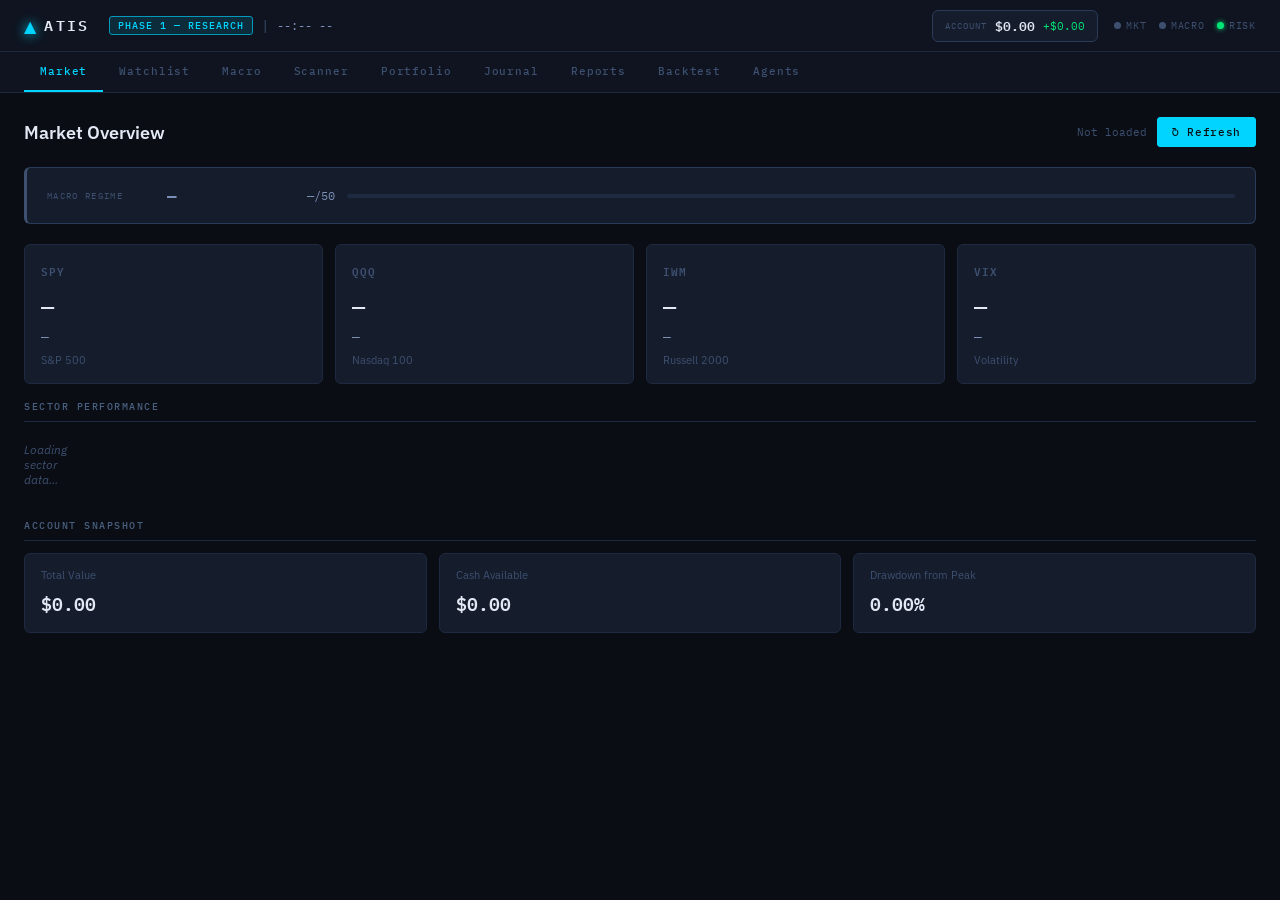
==== index.html @ ba0c2c60 "Update index.html" ====
<!DOCTYPE html>
<html lang="en">
<head>
  <meta charset="UTF-8" />
  <meta name="viewport" content="width=device-width, initial-scale=1.0" />
  <title>ATIS — Autonomous Trading Intelligence System</title>
  <link rel="stylesheet" href="css/styles.css" />
  <link rel="preconnect" href="https://fonts.googleapis.com" />
  <link rel="preconnect" href="https://fonts.gstatic.com" crossorigin />
  <link href="https://fonts.googleapis.com/css2?family=IBM+Plex+Mono:wght@400;500;600&family=IBM+Plex+Sans:wght@300;400;500;600&display=swap" rel="stylesheet" />
</head>
<body>

  <!-- HEADER -->
  <header class="header">
    <div class="header-left">
      <div class="logo">
        <span class="logo-mark">▲</span>
        <span class="logo-text">ATIS</span>
      </div>
      <div class="header-meta">
        <span class="phase-badge">PHASE 1 — RESEARCH</span>
        <span class="separator">|</span>
        <span class="system-time" id="systemTime">--:-- --</span>
      </div>
    </div>
    <div class="header-right">
      <div class="account-pill">
        <span class="account-label">ACCOUNT</span>
        <span class="account-value" id="headerAccountValue">$0.00</span>
        <span class="account-pnl" id="headerDailyPnl">+$0.00</span>
      </div>
      <div class="status-dot-group">
        <span class="status-item" id="statusMarket">
          <span class="dot dot--off"></span>MKT
        </span>
        <span class="status-item" id="statusMacro">
          <span class="dot dot--off"></span>MACRO
        </span>
        <span class="status-item" id="statusRisk">
          <span class="dot dot--ok"></span>RISK
        </span>
      </div>
    </div>
  </header>

  <!-- NAVIGATION -->
  <nav class="nav">
    <button class="nav-tab active" data-tab="market">Market</button>
    <button class="nav-tab" data-tab="watchlist">Watchlist</button>
    <button class="nav-tab" data-tab="macro">Macro</button>
    <button class="nav-tab" data-tab="scanner">Scanner</button>
    <button class="nav-tab" data-tab="portfolio">Portfolio</button>
    <button class="nav-tab" data-tab="journal">Journal</button>
    <button class="nav-tab" data-tab="reports">Reports</button>
    <button class="nav-tab" data-tab="backtest">Backtest</button>
    <button class="nav-tab" data-tab="agents">Agents</button>
  </nav>

  <!-- MAIN CONTENT -->
  <main class="main">

    <!-- TAB: MARKET -->
    <section class="tab-panel active" id="tab-market">
      <div class="panel-header">
        <h2 class="panel-title">Market Overview</h2>
        <div class="panel-actions">
          <span class="freshness-label" id="marketFreshness">Not loaded</span>
          <button class="btn btn--primary" id="refreshMarket">↻ Refresh</button>
        </div>
      </div>

      <!-- Regime Banner -->
      <div class="regime-banner" id="regimeBanner">
        <div class="regime-label">MACRO REGIME</div>
        <div class="regime-value" id="regimeValue">—</div>
        <div class="regime-score">
          <span id="regimeScoreText">—/50</span>
          <div class="regime-bar">
            <div class="regime-bar-fill" id="regimeBarFill" style="width:0%"></div>
          </div>
        </div>
      </div>

      <!-- Index Cards -->
      <div class="card-grid card-grid--4">
        <div class="index-card" id="card-spy">
          <div class="index-ticker">SPY</div>
          <div class="index-price">—</div>
          <div class="index-change">—</div>
          <div class="index-label">S&P 500</div>
        </div>
        <div class="index-card" id="card-qqq">
          <div class="index-ticker">QQQ</div>
          <div class="index-price">—</div>
          <div class="index-change">—</div>
          <div class="index-label">Nasdaq 100</div>
        </div>
        <div class="index-card" id="card-iwm">
          <div class="index-ticker">IWM</div>
          <div class="index-price">—</div>
          <div class="index-change">—</div>
          <div class="index-label">Russell 2000</div>
        </div>
        <div class="index-card" id="card-vix">
          <div class="index-ticker">VIX</div>
          <div class="index-price">—</div>
          <div class="index-change">—</div>
          <div class="index-label">Volatility</div>
        </div>
      </div>

      <!-- Sector Performance -->
      <div class="section-block">
        <div class="section-label">SECTOR PERFORMANCE</div>
        <div class="sector-grid" id="sectorGrid">
          <div class="sector-row loading-placeholder">Loading sector data...</div>
        </div>
      </div>

      <!-- Account Snapshot -->
      <div class="section-block">
        <div class="section-label">ACCOUNT SNAPSHOT</div>
        <div class="card-grid card-grid--3">
          <div class="stat-card">
            <div class="stat-label">Total Value</div>
            <div class="stat-value" id="snapValue">$0.00</div>
          </div>
          <div class="stat-card">
            <div class="stat-label">Cash Available</div>
            <div class="stat-value" id="snapCash">$0.00</div>
          </div>
          <div class="stat-card">
            <div class="stat-label">Drawdown from Peak</div>
            <div class="stat-value" id="snapDrawdown">0.00%</div>
          </div>
        </div>
      </div>
    </section>

    <!-- TAB: WATCHLIST -->
    <section class="tab-panel" id="tab-watchlist">
      <div class="panel-header">
        <h2 class="panel-title">Watchlist</h2>
        <div class="panel-actions">
          <input class="input-ticker" type="text" id="tickerInput" placeholder="Add ticker (e.g. AAPL)" maxlength="6" />
          <button class="btn btn--primary" id="addTickerBtn">+ Add</button>
        </div>
      </div>
      <div class="table-wrapper">
        <table class="data-table" id="watchlistTable">
          <thead>
            <tr>
              <th>Ticker</th>
              <th>Price</th>
              <th>Change</th>
              <th>Volume</th>
              <th>52W Range</th>
              <th>Notes</th>
              <th></th>
            </tr>
          </thead>
          <tbody id="watchlistBody">
            <tr class="empty-row"><td colspan="7">No tickers added. Start by adding a ticker above.</td></tr>
          </tbody>
        </table>
      </div>
      <div class="watchlist-footer">
        <button class="btn btn--secondary" id="refreshWatchlistBtn">↻ Refresh Prices</button>
        <span class="watchlist-count"><span id="watchlistCount">0</span> tickers</span>
      </div>
    </section>

    <!-- TAB: MACRO -->
    <section class="tab-panel" id="tab-macro">
      <div class="panel-header">
        <h2 class="panel-title">Macro Environment</h2>
        <div class="panel-actions">
          <span class="freshness-label" id="macroFreshness">Not loaded</span>
          <button class="btn btn--primary" id="refreshMacro">↻ Refresh</button>
        </div>
      </div>

      <!-- Regime Display -->
      <div class="macro-regime-block" id="macroRegimeBlock">
        <div class="macro-regime-label">CURRENT REGIME</div>
        <div class="macro-regime-value" id="macroRegimeDisplay">—</div>
        <div class="macro-regime-sub" id="macroRegimeSub">Load macro data to classify market environment</div>
      </div>

      <!-- Score Breakdown -->
      <div class="section-block">
        <div class="section-label">MACRO SCORE BREAKDOWN</div>
        <div class="score-breakdown" id="macroScoreBreakdown">
          <div class="score-row">
            <span class="score-name">Market Breadth</span>
            <div class="score-bar-wrap">
              <div class="score-bar-fill" id="scoreBreadth" style="width:0%"></div>
            </div>
            <span class="score-num" id="scoreNumBreadth">—/10</span>
          </div>
          <div class="score-row">
            <span class="score-name">Trend Environment</span>
            <div class="score-bar-wrap">
              <div class="score-bar-fill" id="scoreTrend" style="width:0%"></div>
            </div>
            <span class="score-num" id="scoreNumTrend">—/10</span>
          </div>
          <div class="score-row">
            <span class="score-name">Volatility</span>
            <div class="score-bar-wrap">
              <div class="score-bar-fill" id="scoreVolatility" style="width:0%"></div>
            </div>
            <span class="score-num" id="scoreNumVolatility">—/10</span>
          </div>
          <div class="score-row">
            <span class="score-name">Liquidity</span>
            <div class="score-bar-wrap">
              <div class="score-bar-fill" id="scoreLiquidity" style="width:0%"></div>
            </div>
            <span class="score-num" id="scoreNumLiquidity">—/10</span>
          </div>
          <div class="score-row">
            <span class="score-name">Economic</span>
            <div class="score-bar-wrap">
              <div class="score-bar-fill" id="scoreEconomic" style="width:0%"></div>
            </div>
            <span class="score-num" id="scoreNumEconomic">—/10</span>
          </div>
          <div class="score-row score-row--total">
            <span class="score-name">TOTAL</span>
            <div class="score-bar-wrap">
              <div class="score-bar-fill score-bar-fill--total" id="scoreTotal" style="width:0%"></div>
            </div>
            <span class="score-num score-num--total" id="scoreNumTotal">—/50</span>
          </div>
        </div>
      </div>

      <!-- Key Indicators -->
      <div class="section-block">
        <div class="section-label">KEY INDICATORS</div>
        <div class="card-grid card-grid--4">
          <div class="stat-card">
            <div class="stat-label">10-Yr Yield</div>
            <div class="stat-value" id="yield10">—%</div>
          </div>
          <div class="stat-card">
            <div class="stat-label">2-Yr Yield</div>
            <div class="stat-value" id="yield2">—%</div>
          </div>
          <div class="stat-card">
            <div class="stat-label">Yield Curve</div>
            <div class="stat-value" id="yieldCurve">—</div>
          </div>
          <div class="stat-card">
            <div class="stat-label">VIX</div>
            <div class="stat-value" id="macroVix">—</div>
          </div>
          <div class="stat-card">
            <div class="stat-label">CPI (YoY)</div>
            <div class="stat-value" id="macroCpi">—%</div>
          </div>
          <div class="stat-card">
            <div class="stat-label">Unemployment</div>
            <div class="stat-value" id="macroUnemployment">—%</div>
          </div>
          <div class="stat-card">
            <div class="stat-label">Fed Funds Rate</div>
            <div class="stat-value" id="macroFedFunds">—%</div>
          </div>
          <div class="stat-card">
            <div class="stat-label">Dollar Index</div>
            <div class="stat-value" id="macroDxy">—</div>
          </div>
        </div>
      </div>

      <!-- Macro Notes -->
      <div class="section-block">
        <div class="section-label">MACRO STRATEGIST NOTES</div>
        <div class="notes-block" id="macroNotes">
          Refresh macro data to generate analysis.
        </div>
      </div>
    </section>

    <!-- TAB: SCANNER -->
    <section class="tab-panel" id="tab-scanner">
      <div class="panel-header">
        <h2 class="panel-title">Scanner</h2>
        <div class="panel-actions">
          <span class="phase-note">Agents active in Phase 3</span>
        </div>
      </div>
      <div class="coming-soon-block">
        <div class="coming-soon-icon">◈</div>
        <div class="coming-soon-title">Agent Pipeline</div>
        <div class="coming-soon-text">The 17-agent analysis pipeline will be built in Phase 3. Complete the data infrastructure in Phase 1–2 first.</div>
        <div class="coming-soon-phases">
          <span class="phase-chip phase-chip--active">Phase 1: Data ←</span>
          <span class="phase-chip">Phase 2: Portfolio</span>
          <span class="phase-chip">Phase 3: Agents</span>
        </div>
      </div>
    </section>

    <!-- TAB: PORTFOLIO -->
    <section class="tab-panel" id="tab-portfolio">
      <div class="panel-header">
        <h2 class="panel-title">Portfolio & Risk</h2>
        <div class="panel-actions">
          <button class="btn btn--secondary" id="manualEntryBtn">+ Manual Entry</button>
          <button class="btn btn--primary" id="syncRobinhoodBtn">↻ Sync Robinhood</button>
        </div>
      </div>

      <!-- Risk Status -->
      <div class="risk-banner" id="riskBanner">
        <div class="risk-item">
          <span class="risk-label">Daily P&L</span>
          <span class="risk-value" id="riskDaily">$0.00</span>
          <span class="risk-limit">limit: -3%</span>
          <span class="risk-status dot dot--ok" id="riskDailyDot"></span>
        </div>
        <div class="risk-divider"></div>
        <div class="risk-item">
          <span class="risk-label">Weekly P&L</span>
          <span class="risk-value" id="riskWeekly">$0.00</span>
          <span class="risk-limit">limit: -7%</span>
          <span class="risk-status dot dot--ok" id="riskWeeklyDot"></span>
        </div>
        <div class="risk-divider"></div>
        <div class="risk-item">
          <span class="risk-label">Monthly P&L</span>
          <span class="risk-value" id="riskMonthly">$0.00</span>
          <span class="risk-limit">limit: -15%</span>
          <span class="risk-status dot dot--ok" id="riskMonthlyDot"></span>
        </div>
        <div class="risk-divider"></div>
        <div class="risk-item">
          <span class="risk-label">Hard Floor</span>
          <span class="risk-value">$250</span>
          <span class="risk-limit" id="riskFloorCushion">cushion: $0</span>
          <span class="risk-status dot dot--ok" id="riskFloorDot"></span>
        </div>
      </div>

      <!-- Positions -->
      <div class="section-block">
        <div class="section-label">POSITIONS</div>
        <div class="table-wrapper">
          <table class="data-table" id="positionsTable">
            <thead>
              <tr>
                <th>Ticker</th>
                <th>Type</th>
                <th>Shares</th>
                <th>Avg Cost</th>
                <th>Current</th>
                <th>Value</th>
                <th>P&L</th>
                <th>% Port</th>
                <th>Stop</th>
                <th>Target</th>
              </tr>
            </thead>
            <tbody id="positionsBody">
              <tr class="empty-row"><td colspan="10">No positions. Sync Robinhood or add manually.</td></tr>
            </tbody>
          </table>
        </div>
      </div>

      <!-- Exposure -->
      <div class="section-block">
        <div class="section-label">EXPOSURE</div>
        <div class="card-grid card-grid--3">
          <div class="stat-card">
            <div class="stat-label">Active Positions</div>
            <div class="stat-value" id="expPositions">0 / 5</div>
          </div>
          <div class="stat-card">
            <div class="stat-label">Max Position Size</div>
            <div class="stat-value" id="expMaxPos">—%</div>
          </div>
          <div class="stat-card">
            <div class="stat-label">Size Multiplier</div>
            <div class="stat-value" id="expMultiplier">1.0x</div>
          </div>
        </div>
        <div class="sector-exposure-list" id="sectorExposureList">
          <!-- Populated by portfolio.js -->
        </div>
      </div>
    </section>

    <!-- TAB: JOURNAL -->
    <section class="tab-panel" id="tab-journal">
      <div class="panel-header">
        <h2 class="panel-title">Trade Journal</h2>
        <div class="panel-actions">
          <button class="btn btn--secondary" id="exportJournalBtn">↓ Export</button>
          <button class="btn btn--primary" id="logTradeBtn">+ Log Trade</button>
        </div>
      </div>

      <!-- Stats Bar -->
      <div class="stats-bar" id="journalStats">
        <div class="stats-item">
          <span class="stats-label">Total Trades</span>
          <span class="stats-value" id="statTotalTrades">0</span>
        </div>
        <div class="stats-item">
          <span class="stats-label">Win Rate</span>
          <span class="stats-value" id="statWinRate">—%</span>
        </div>
        <div class="stats-item">
          <span class="stats-label">Avg Win</span>
          <span class="stats-value positive" id="statAvgWin">—%</span>
        </div>
        <div class="stats-item">
          <span class="stats-label">Avg Loss</span>
          <span class="stats-value negative" id="statAvgLoss">—%</span>
        </div>
        <div class="stats-item">
          <span class="stats-label">Profit Factor</span>
          <span class="stats-value" id="statProfitFactor">—</span>
        </div>
        <div class="stats-item">
          <span class="stats-label">Expectancy</span>
          <span class="stats-value" id="statExpectancy">—%</span>
        </div>
      </div>

      <div class="table-wrapper">
        <table class="data-table" id="journalTable">
          <thead>
            <tr>
              <th>ID</th>
              <th>Date</th>
              <th>Ticker</th>
              <th>Type</th>
              <th>Score</th>
              <th>Entry</th>
              <th>Exit</th>
              <th>Size</th>
              <th>P&L $</th>
              <th>P&L %</th>
              <th>Result</th>
              <th>Strategy</th>
            </tr>
          </thead>
          <tbody id="journalBody">
            <tr class="empty-row"><td colspan="12">No trades logged yet.</td></tr>
          </tbody>
        </table>
      </div>
    </section>

    <!-- TAB: REPORTS -->
    <section class="tab-panel" id="tab-reports">
      <div class="panel-header">
        <h2 class="panel-title">Reports</h2>
        <div class="panel-actions">
          <div class="tab-switcher">
            <button class="tab-sub active" data-report="daily">Daily</button>
            <button class="tab-sub" data-report="weekly">Weekly</button>
            <button class="tab-sub" data-report="monthly">Monthly</button>
          </div>
        </div>
      </div>
      <div class="report-content" id="reportContent">
        <div class="notes-block">Generate a report by selecting a period above. Reports are created from your stored trade and portfolio data.</div>
      </div>
    </section>

    <!-- TAB: BACKTEST -->
    <section class="tab-panel" id="tab-backtest">
      <div class="panel-header">
        <h2 class="panel-title">Backtesting</h2>
        <div class="panel-actions">
          <span class="phase-note">Engine active in Phase 4</span>
        </div>
      </div>
      <div class="coming-soon-block">
        <div class="coming-soon-icon">◈</div>
        <div class="coming-soon-title">Backtesting Engine</div>
        <div class="coming-soon-text">Historical simulation engine with walk-forward validation and Monte Carlo testing. Built in Phase 4 after the agent framework is operational.</div>
        <div class="coming-soon-phases">
          <span class="phase-chip phase-chip--active">Phase 1: Data ←</span>
          <span class="phase-chip">Phase 2: Portfolio</span>
          <span class="phase-chip">Phase 3: Agents</span>
          <span class="phase-chip">Phase 4: Backtest</span>
        </div>
      </div>
    </section>

    <!-- TAB: AGENTS -->
    <section class="tab-panel" id="tab-agents">
      <div class="panel-header">
        <h2 class="panel-title">Agent Activity</h2>
        <div class="panel-actions">
          <span class="phase-note">Agents active in Phase 3</span>
        </div>
      </div>

      <!-- System Health (available Phase 1) -->
      <div class="section-block">
        <div class="section-label">SYSTEM HEALTH</div>
        <div class="health-grid" id="healthGrid">
          <div class="health-row">
            <span class="health-name">Yahoo Finance</span>
            <span class="dot dot--off" id="healthYahoo"></span>
            <span class="health-status" id="healthYahooStatus">Not tested</span>
            <span class="health-time" id="healthYahooTime">—</span>
          </div>
          <div class="health-row">
            <span class="health-name">FRED API</span>
            <span class="dot dot--off" id="healthFred"></span>
            <span class="health-status" id="healthFredStatus">Not tested</span>
            <span class="health-time" id="healthFredTime">—</span>
          </div>
          <div class="health-row">
            <span class="health-name">Claude API</span>
            <span class="dot dot--off" id="healthClaude"></span>
            <span class="health-status" id="healthClaudeStatus">Phase 3</span>
            <span class="health-time">—</span>
          </div>
          <div class="health-row">
            <span class="health-name">Robinhood MCP</span>
            <span class="dot dot--off" id="healthRobinhood"></span>
            <span class="health-status" id="healthRobinhoodStatus">Phase 2</span>
            <span class="health-time">—</span>
          </div>
          <div class="health-row">
            <span class="health-name">localStorage</span>
            <span class="dot dot--ok" id="healthStorage"></span>
            <span class="health-status" id="healthStorageStatus">Active</span>
            <span class="health-time" id="healthStorageSize">— KB used</span>
          </div>
        </div>
      </div>

      <!-- Agent Status (Phase 3 placeholder) -->
      <div class="section-block">
        <div class="section-label">AGENT ROSTER</div>
        <div class="agent-roster" id="agentRoster">
          <!-- Populated by agents.js -->
        </div>
      </div>

      <!-- Data/Export Tools -->
      <div class="section-block">
        <div class="section-label">DATA MANAGEMENT</div>
        <div class="tool-row">
          <button class="btn btn--secondary" id="exportDataBtn">↓ Export Backup</button>
          <button class="btn btn--secondary" id="importDataBtn">↑ Import Backup</button>
          <input type="file" id="importFileInput" accept=".json" style="display:none" />
          <button class="btn btn--danger" id="clearDataBtn">✕ Clear All Data</button>
        </div>
        <div class="api-cost-row">
          <span class="cost-label">Est. Claude API cost this month:</span>
          <span class="cost-value" id="apiCostEstimate">$0.00</span>
        </div>
      </div>
    </section>

  </main>

  <!-- MODAL: Log Trade -->
  <div class="modal-overlay" id="tradeModal" style="display:none">
    <div class="modal">
      <div class="modal-header">
        <h3>Log Trade</h3>
        <button class="modal-close" id="tradeModalClose">✕</button>
      </div>
      <div class="modal-body">
        <div class="form-grid">
          <div class="form-group">
            <label>Ticker</label>
            <input type="text" id="tradeTickerInput" placeholder="AAPL" maxlength="6" />
          </div>
          <div class="form-group">
            <label>Asset Type</label>
            <select id="tradeTypeInput">
              <option value="equity">Equity</option>
              <option value="call">Call Option</option>
              <option value="put">Put Option</option>
              <option value="spread">Spread</option>
            </select>
          </div>
          <div class="form-group">
            <label>Strategy</label>
            <input type="text" id="tradeStrategyInput" placeholder="MA_Breakout_v1" />
          </div>
          <div class="form-group">
            <label>Entry Price</label>
            <input type="number" id="tradeEntryInput" placeholder="0.00" step="0.01" />
          </div>
          <div class="form-group">
            <label>Exit Price</label>
            <input type="number" id="tradeExitInput" placeholder="0.00" step="0.01" />
          </div>
          <div class="form-group">
            <label>Shares / Contracts</label>
            <input type="number" id="tradeSizeInput" placeholder="10" />
          </div>
          <div class="form-group">
            <label>Stop Loss</label>
            <input type="number" id="tradeStopInput" placeholder="0.00" step="0.01" />
          </div>
          <div class="form-group">
            <label>Target</label>
            <input type="number" id="tradeTargetInput" placeholder="0.00" step="0.01" />
          </div>
          <div class="form-group">
            <label>Composite Score</label>
            <input type="number" id="tradeScoreInput" placeholder="0-60" min="0" max="60" />
          </div>
          <div class="form-group">
            <label>Status</label>
            <select id="tradeStatusInput">
              <option value="open">Open</option>
              <option value="closed">Closed</option>
            </select>
          </div>
          <div class="form-group form-group--full">
            <label>Lessons Learned</label>
            <textarea id="tradeLessonsInput" placeholder="What did this trade teach you?" rows="3"></textarea>
          </div>
        </div>
      </div>
      <div class="modal-footer">
        <button class="btn btn--secondary" id="tradeModalCancel">Cancel</button>
        <button class="btn btn--primary" id="tradeModalSave">Save Trade</button>
      </div>
    </div>
  </div>

  <!-- EMERGENCY BANNER (hidden by default) -->
  <div class="emergency-banner" id="emergencyBanner" style="display:none">
    ⚠ HARD FLOOR REACHED — Trading halted. Account value at or below $250. No new positions.
  </div>

  <!-- TOAST -->
  <div class="toast" id="toast" style="display:none"></div>

  <!-- Scripts -->
  <script src="js/utils.js"></script>
  <script src="js/storage.js"></script>
  <script src="js/risk.js"></script>
  <script src="js/indicators.js"></script>
  <script src="js/scoring.js"></script>
  <script src="js/options.js"></script>
  <script src="js/dashboard.js"></script>
  <script src="js/watchlist.js"></script>
  <script src="js/macro.js"></script>
  <script src="js/portfolio.js"></script>
  <script src="js/journal.js"></script>
  <script src="js/reports.js"></script>
  <script src="js/agents.js"></script>
  <script src="js/app.js"></script>
</body>
</html>
---- css/styles.css ----
/* ============================================================
   ATIS — Autonomous Trading Intelligence System
   Design: Dark terminal with surgical data clarity
   Palette: Deep navy base, electric cyan accent, 
            amber for warnings, red for risk events
   Type: IBM Plex Mono (data) + IBM Plex Sans (UI)
   Signature: The regime banner — the single most important
   piece of information, always visible at the top of Market tab
   ============================================================ */

/* --- TOKENS --- */
:root {
  --bg-base:        #0a0d14;
  --bg-surface:     #0f1420;
  --bg-raised:      #151c2c;
  --bg-hover:       #1a2235;
  --bg-active:      #1e2840;

  --border:         #1e2a40;
  --border-bright:  #2a3a58;

  --text-primary:   #e2e8f4;
  --text-secondary: #7a8fb5;
  --text-muted:     #3d5070;
  --text-label:     #4a6080;

  --cyan:           #00d4ff;
  --cyan-dim:       #0099bb;
  --cyan-glow:      rgba(0, 212, 255, 0.12);

  --green:          #00e676;
  --green-dim:      #00a854;
  --red:            #ff3d57;
  --red-dim:        #cc1f36;
  --amber:          #ffc107;
  --amber-dim:      #b38600;

  --regime-on:      #00e676;
  --regime-neutral: #ffc107;
  --regime-off:     #ff3d57;

  --font-mono:      'IBM Plex Mono', 'Courier New', monospace;
  --font-sans:      'IBM Plex Sans', system-ui, sans-serif;

  --radius-sm:      3px;
  --radius-md:      6px;
  --radius-lg:      10px;

  --transition:     150ms ease;
}

/* --- RESET --- */
*, *::before, *::after { box-sizing: border-box; margin: 0; padding: 0; }
html { font-size: 14px; background: var(--bg-base); color: var(--text-primary); }
body { font-family: var(--font-sans); min-height: 100vh; display: flex; flex-direction: column; }
button { cursor: pointer; border: none; background: none; font: inherit; }
input, select, textarea { font: inherit; color: inherit; }
table { border-collapse: collapse; width: 100%; }

/* --- HEADER --- */
.header {
  display: flex;
  align-items: center;
  justify-content: space-between;
  padding: 0 24px;
  height: 52px;
  background: var(--bg-surface);
  border-bottom: 1px solid var(--border);
  position: sticky;
  top: 0;
  z-index: 100;
}

.header-left { display: flex; align-items: center; gap: 20px; }

.logo { display: flex; align-items: center; gap: 8px; }
.logo-mark {
  color: var(--cyan);
  font-size: 16px;
  line-height: 1;
  filter: drop-shadow(0 0 6px var(--cyan));
}
.logo-text {
  font-family: var(--font-mono);
  font-size: 15px;
  font-weight: 600;
  letter-spacing: 0.15em;
  color: var(--text-primary);
}

.header-meta { display: flex; align-items: center; gap: 10px; }
.phase-badge {
  font-family: var(--font-mono);
  font-size: 10px;
  font-weight: 500;
  letter-spacing: 0.1em;
  color: var(--cyan);
  background: var(--cyan-glow);
  border: 1px solid var(--cyan-dim);
  padding: 2px 8px;
  border-radius: var(--radius-sm);
}
.separator { color: var(--text-muted); }
.system-time {
  font-family: var(--font-mono);
  font-size: 12px;
  color: var(--text-secondary);
}

.header-right { display: flex; align-items: center; gap: 16px; }

.account-pill {
  display: flex;
  align-items: center;
  gap: 8px;
  background: var(--bg-raised);
  border: 1px solid var(--border-bright);
  border-radius: var(--radius-md);
  padding: 4px 12px;
}
.account-label {
  font-family: var(--font-mono);
  font-size: 9px;
  letter-spacing: 0.12em;
  color: var(--text-muted);
}
.account-value {
  font-family: var(--font-mono);
  font-size: 13px;
  font-weight: 600;
  color: var(--text-primary);
}
.account-pnl {
  font-family: var(--font-mono);
  font-size: 11px;
  color: var(--green);
}
.account-pnl.negative { color: var(--red); }

.status-dot-group { display: flex; align-items: center; gap: 12px; }
.status-item {
  display: flex;
  align-items: center;
  gap: 5px;
  font-family: var(--font-mono);
  font-size: 10px;
  letter-spacing: 0.08em;
  color: var(--text-muted);
}

/* --- DOTS --- */
.dot {
  display: inline-block;
  width: 7px;
  height: 7px;
  border-radius: 50%;
  flex-shrink: 0;
}
.dot--ok      { background: var(--green); box-shadow: 0 0 5px var(--green); }
.dot--warn    { background: var(--amber); box-shadow: 0 0 5px var(--amber); }
.dot--danger  { background: var(--red);   box-shadow: 0 0 5px var(--red); }
.dot--off     { background: var(--text-muted); }

/* --- NAVIGATION --- */
.nav {
  display: flex;
  gap: 0;
  background: var(--bg-surface);
  border-bottom: 1px solid var(--border);
  padding: 0 24px;
  overflow-x: auto;
  scrollbar-width: none;
}
.nav::-webkit-scrollbar { display: none; }

.nav-tab {
  font-family: var(--font-mono);
  font-size: 11px;
  font-weight: 500;
  letter-spacing: 0.08em;
  color: var(--text-muted);
  padding: 12px 16px;
  border-bottom: 2px solid transparent;
  white-space: nowrap;
  transition: color var(--transition), border-color var(--transition);
}
.nav-tab:hover { color: var(--text-secondary); }
.nav-tab.active {
  color: var(--cyan);
  border-bottom-color: var(--cyan);
}

/* --- MAIN --- */
.main {
  flex: 1;
  padding: 24px;
  max-width: 1400px;
  width: 100%;
  margin: 0 auto;
}

/* --- TAB PANELS --- */
.tab-panel { display: none; }
.tab-panel.active { display: block; }

/* --- PANEL HEADER --- */
.panel-header {
  display: flex;
  align-items: center;
  justify-content: space-between;
  margin-bottom: 20px;
}
.panel-title {
  font-family: var(--font-sans);
  font-size: 18px;
  font-weight: 600;
  color: var(--text-primary);
}
.panel-actions { display: flex; align-items: center; gap: 10px; }

.freshness-label {
  font-family: var(--font-mono);
  font-size: 11px;
  color: var(--text-muted);
}
.phase-note {
  font-family: var(--font-mono);
  font-size: 11px;
  color: var(--text-muted);
  font-style: italic;
}

/* --- REGIME BANNER (signature element) --- */
.regime-banner {
  display: flex;
  align-items: center;
  gap: 20px;
  background: var(--bg-raised);
  border: 1px solid var(--border-bright);
  border-radius: var(--radius-md);
  padding: 14px 20px;
  margin-bottom: 20px;
  border-left: 3px solid var(--text-muted);
  transition: border-color var(--transition);
}
.regime-banner.risk-on  { border-left-color: var(--green);   background: rgba(0,230,118,0.04); }
.regime-banner.neutral  { border-left-color: var(--amber);   background: rgba(255,193,7,0.04); }
.regime-banner.risk-off { border-left-color: var(--red);     background: rgba(255,61,87,0.04); }

.regime-label {
  font-family: var(--font-mono);
  font-size: 9px;
  letter-spacing: 0.15em;
  color: var(--text-muted);
  min-width: 100px;
}
.regime-value {
  font-family: var(--font-mono);
  font-size: 16px;
  font-weight: 600;
  letter-spacing: 0.08em;
  color: var(--text-secondary);
  min-width: 120px;
}
.regime-banner.risk-on  .regime-value { color: var(--green); }
.regime-banner.neutral  .regime-value { color: var(--amber); }
.regime-banner.risk-off .regime-value { color: var(--red); }

.regime-score {
  display: flex;
  align-items: center;
  gap: 12px;
  flex: 1;
}
.regime-bar {
  flex: 1;
  height: 4px;
  background: var(--border);
  border-radius: 2px;
  overflow: hidden;
}
.regime-bar-fill {
  height: 100%;
  background: var(--cyan);
  border-radius: 2px;
  transition: width 600ms ease;
}
#regimeScoreText {
  font-family: var(--font-mono);
  font-size: 12px;
  color: var(--text-secondary);
  white-space: nowrap;
}

/* --- CARDS --- */
.card-grid { display: grid; gap: 12px; margin-bottom: 16px; }
.card-grid--4 { grid-template-columns: repeat(4, 1fr); }
.card-grid--3 { grid-template-columns: repeat(3, 1fr); }
.card-grid--2 { grid-template-columns: repeat(2, 1fr); }

.index-card {
  background: var(--bg-raised);
  border: 1px solid var(--border);
  border-radius: var(--radius-md);
  padding: 16px;
  transition: border-color var(--transition);
}
.index-card:hover { border-color: var(--border-bright); }
.index-ticker {
  font-family: var(--font-mono);
  font-size: 11px;
  font-weight: 600;
  letter-spacing: 0.1em;
  color: var(--text-muted);
  margin-bottom: 8px;
}
.index-price {
  font-family: var(--font-mono);
  font-size: 22px;
  font-weight: 600;
  color: var(--text-primary);
  margin-bottom: 4px;
}
.index-change {
  font-family: var(--font-mono);
  font-size: 13px;
  font-weight: 500;
  color: var(--text-secondary);
  margin-bottom: 8px;
}
.index-change.positive { color: var(--green); }
.index-change.negative { color: var(--red); }
.index-label {
  font-size: 11px;
  color: var(--text-muted);
}

.stat-card {
  background: var(--bg-raised);
  border: 1px solid var(--border);
  border-radius: var(--radius-md);
  padding: 14px 16px;
}
.stat-label {
  font-size: 11px;
  color: var(--text-muted);
  margin-bottom: 6px;
}
.stat-value {
  font-family: var(--font-mono);
  font-size: 18px;
  font-weight: 600;
  color: var(--text-primary);
}

/* --- SECTION BLOCKS --- */
.section-block { margin-bottom: 24px; }
.section-label {
  font-family: var(--font-mono);
  font-size: 10px;
  font-weight: 500;
  letter-spacing: 0.15em;
  color: var(--text-label);
  margin-bottom: 12px;
  padding-bottom: 8px;
  border-bottom: 1px solid var(--border);
}

/* --- SECTOR GRID --- */
.sector-grid { display: flex; flex-direction: column; gap: 6px; }
.sector-row {
  display: grid;
  grid-template-columns: 50px 120px 1fr 52px;
  align-items: center;
  gap: 12px;
  padding: 6px 0;
}
.sector-ticker {
  font-family: var(--font-mono);
  font-size: 11px;
  font-weight: 600;
  color: var(--text-secondary);
}
.sector-name { font-size: 12px; color: var(--text-muted); }
.sector-bar-wrap {
  height: 4px;
  background: var(--border);
  border-radius: 2px;
  overflow: hidden;
}
.sector-bar-fill {
  height: 100%;
  border-radius: 2px;
  transition: width 400ms ease;
}
.sector-bar-fill.positive { background: var(--green); }
.sector-bar-fill.negative { background: var(--red); }
.sector-pct {
  font-family: var(--font-mono);
  font-size: 11px;
  text-align: right;
}
.sector-pct.positive { color: var(--green); }
.sector-pct.negative { color: var(--red); }

/* --- MACRO SCORE --- */
.macro-regime-block {
  background: var(--bg-raised);
  border: 1px solid var(--border-bright);
  border-radius: var(--radius-md);
  padding: 24px;
  margin-bottom: 20px;
  text-align: center;
}
.macro-regime-label {
  font-family: var(--font-mono);
  font-size: 10px;
  letter-spacing: 0.15em;
  color: var(--text-muted);
  margin-bottom: 12px;
}
.macro-regime-value {
  font-family: var(--font-mono);
  font-size: 32px;
  font-weight: 600;
  letter-spacing: 0.05em;
  color: var(--text-primary);
  margin-bottom: 8px;
}
.macro-regime-sub { font-size: 13px; color: var(--text-secondary); }

.score-breakdown { display: flex; flex-direction: column; gap: 10px; }
.score-row {
  display: grid;
  grid-template-columns: 160px 1fr 60px;
  align-items: center;
  gap: 14px;
}
.score-name { font-size: 13px; color: var(--text-secondary); }
.score-bar-wrap {
  height: 5px;
  background: var(--border);
  border-radius: 3px;
  overflow: hidden;
}
.score-bar-fill {
  height: 100%;
  background: var(--cyan);
  border-radius: 3px;
  transition: width 600ms ease;
}
.score-bar-fill--total { background: var(--amber); }
.score-num {
  font-family: var(--font-mono);
  font-size: 12px;
  color: var(--text-secondary);
  text-align: right;
}
.score-num--total { color: var(--amber); font-weight: 600; }
.score-row--total .score-name {
  font-family: var(--font-mono);
  font-size: 11px;
  font-weight: 600;
  letter-spacing: 0.08em;
  color: var(--text-muted);
}

/* --- NOTES BLOCK --- */
.notes-block {
  background: var(--bg-raised);
  border: 1px solid var(--border);
  border-radius: var(--radius-md);
  padding: 16px;
  font-size: 13px;
  line-height: 1.6;
  color: var(--text-secondary);
  font-style: italic;
}

/* --- RISK BANNER --- */
.risk-banner {
  display: flex;
  align-items: center;
  background: var(--bg-raised);
  border: 1px solid var(--border-bright);
  border-radius: var(--radius-md);
  padding: 14px 20px;
  margin-bottom: 20px;
  gap: 20px;
}
.risk-item { display: flex; align-items: center; gap: 8px; flex: 1; }
.risk-label {
  font-family: var(--font-mono);
  font-size: 10px;
  letter-spacing: 0.08em;
  color: var(--text-muted);
  white-space: nowrap;
}
.risk-value {
  font-family: var(--font-mono);
  font-size: 13px;
  font-weight: 600;
  color: var(--text-primary);
}
.risk-limit {
  font-family: var(--font-mono);
  font-size: 10px;
  color: var(--text-muted);
}
.risk-divider {
  width: 1px;
  height: 30px;
  background: var(--border);
  flex-shrink: 0;
}

/* --- TABLES --- */
.table-wrapper {
  overflow-x: auto;
  border: 1px solid var(--border);
  border-radius: var(--radius-md);
}
.data-table { width: 100%; }
.data-table th {
  font-family: var(--font-mono);
  font-size: 10px;
  font-weight: 500;
  letter-spacing: 0.1em;
  color: var(--text-muted);
  text-align: left;
  padding: 10px 14px;
  background: var(--bg-surface);
  border-bottom: 1px solid var(--border);
  white-space: nowrap;
}
.data-table td {
  font-family: var(--font-mono);
  font-size: 12px;
  color: var(--text-secondary);
  padding: 10px 14px;
  border-bottom: 1px solid var(--border);
  white-space: nowrap;
}
.data-table tr:last-child td { border-bottom: none; }
.data-table tbody tr:hover td { background: var(--bg-hover); }
.data-table .empty-row td {
  text-align: center;
  color: var(--text-muted);
  padding: 32px;
  font-style: italic;
}
.positive { color: var(--green) !important; }
.negative { color: var(--red) !important; }
.win-badge {
  font-size: 10px;
  font-weight: 600;
  padding: 2px 6px;
  border-radius: var(--radius-sm);
  background: rgba(0,230,118,0.1);
  color: var(--green);
}
.loss-badge {
  font-size: 10px;
  font-weight: 600;
  padding: 2px 6px;
  border-radius: var(--radius-sm);
  background: rgba(255,61,87,0.1);
  color: var(--red);
}
.open-badge {
  font-size: 10px;
  font-weight: 600;
  padding: 2px 6px;
  border-radius: var(--radius-sm);
  background: rgba(0,212,255,0.1);
  color: var(--cyan);
}

/* --- BUTTONS --- */
.btn {
  font-family: var(--font-mono);
  font-size: 11px;
  font-weight: 500;
  letter-spacing: 0.06em;
  padding: 7px 14px;
  border-radius: var(--radius-sm);
  border: 1px solid transparent;
  transition: all var(--transition);
  white-space: nowrap;
}
.btn--primary {
  background: var(--cyan);
  color: var(--bg-base);
  border-color: var(--cyan);
}
.btn--primary:hover {
  background: #33ddff;
  border-color: #33ddff;
}
.btn--secondary {
  background: transparent;
  color: var(--text-secondary);
  border-color: var(--border-bright);
}
.btn--secondary:hover {
  background: var(--bg-hover);
  color: var(--text-primary);
  border-color: var(--text-muted);
}
.btn--danger {
  background: transparent;
  color: var(--red);
  border-color: var(--red-dim);
}
.btn--danger:hover {
  background: rgba(255,61,87,0.1);
}
.btn:disabled {
  opacity: 0.4;
  cursor: not-allowed;
}

/* --- INPUTS --- */
.input-ticker {
  font-family: var(--font-mono);
  font-size: 12px;
  background: var(--bg-raised);
  border: 1px solid var(--border-bright);
  border-radius: var(--radius-sm);
  padding: 7px 12px;
  color: var(--text-primary);
  width: 140px;
  text-transform: uppercase;
  transition: border-color var(--transition);
}
.input-ticker:focus {
  outline: none;
  border-color: var(--cyan);
}
.input-ticker::placeholder { color: var(--text-muted); text-transform: none; }

/* --- STATS BAR --- */
.stats-bar {
  display: flex;
  gap: 0;
  background: var(--bg-raised);
  border: 1px solid var(--border);
  border-radius: var(--radius-md);
  margin-bottom: 16px;
  overflow: hidden;
}
.stats-item {
  flex: 1;
  padding: 12px 16px;
  border-right: 1px solid var(--border);
}
.stats-item:last-child { border-right: none; }
.stats-label {
  font-family: var(--font-mono);
  font-size: 10px;
  letter-spacing: 0.08em;
  color: var(--text-muted);
  margin-bottom: 4px;
}
.stats-value {
  font-family: var(--font-mono);
  font-size: 16px;
  font-weight: 600;
  color: var(--text-primary);
}

/* --- WATCHLIST FOOTER --- */
.watchlist-footer {
  display: flex;
  align-items: center;
  justify-content: space-between;
  margin-top: 12px;
}
.watchlist-count {
  font-family: var(--font-mono);
  font-size: 11px;
  color: var(--text-muted);
}

/* --- TAB SWITCHER (Reports) --- */
.tab-switcher {
  display: flex;
  border: 1px solid var(--border-bright);
  border-radius: var(--radius-sm);
  overflow: hidden;
}
.tab-sub {
  font-family: var(--font-mono);
  font-size: 11px;
  letter-spacing: 0.06em;
  padding: 6px 14px;
  color: var(--text-muted);
  background: transparent;
  border-right: 1px solid var(--border-bright);
  transition: all var(--transition);
}
.tab-sub:last-child { border-right: none; }
.tab-sub:hover { background: var(--bg-hover); color: var(--text-secondary); }
.tab-sub.active { background: var(--bg-active); color: var(--cyan); }

/* --- COMING SOON --- */
.coming-soon-block {
  display: flex;
  flex-direction: column;
  align-items: center;
  justify-content: center;
  padding: 80px 24px;
  text-align: center;
  border: 1px dashed var(--border-bright);
  border-radius: var(--radius-lg);
}
.coming-soon-icon {
  font-size: 36px;
  color: var(--cyan-dim);
  margin-bottom: 20px;
  filter: drop-shadow(0 0 8px var(--cyan));
}
.coming-soon-title {
  font-family: var(--font-mono);
  font-size: 16px;
  font-weight: 600;
  color: var(--text-primary);
  margin-bottom: 12px;
}
.coming-soon-text {
  font-size: 13px;
  color: var(--text-muted);
  max-width: 400px;
  line-height: 1.6;
  margin-bottom: 24px;
}
.coming-soon-phases { display: flex; gap: 8px; flex-wrap: wrap; justify-content: center; }
.phase-chip {
  font-family: var(--font-mono);
  font-size: 10px;
  letter-spacing: 0.06em;
  padding: 4px 10px;
  border-radius: var(--radius-sm);
  background: var(--bg-raised);
  border: 1px solid var(--border);
  color: var(--text-muted);
}
.phase-chip--active {
  background: var(--cyan-glow);
  border-color: var(--cyan-dim);
  color: var(--cyan);
}

/* --- HEALTH GRID --- */
.health-grid { display: flex; flex-direction: column; gap: 8px; }
.health-row {
  display: grid;
  grid-template-columns: 160px 16px 140px 1fr;
  align-items: center;
  gap: 12px;
  padding: 10px 14px;
  background: var(--bg-raised);
  border: 1px solid var(--border);
  border-radius: var(--radius-sm);
}
.health-name {
  font-family: var(--font-mono);
  font-size: 12px;
  color: var(--text-secondary);
}
.health-status { font-size: 12px; color: var(--text-muted); }
.health-time {
  font-family: var(--font-mono);
  font-size: 11px;
  color: var(--text-muted);
  text-align: right;
}

/* --- AGENT ROSTER --- */
.agent-roster { display: grid; grid-template-columns: repeat(3, 1fr); gap: 8px; }
.agent-card {
  background: var(--bg-raised);
  border: 1px solid var(--border);
  border-radius: var(--radius-sm);
  padding: 12px;
  display: flex;
  align-items: center;
  gap: 10px;
}
.agent-num {
  font-family: var(--font-mono);
  font-size: 10px;
  color: var(--text-muted);
  min-width: 24px;
}
.agent-name { font-size: 12px; color: var(--text-secondary); flex: 1; }
.agent-phase {
  font-family: var(--font-mono);
  font-size: 10px;
  color: var(--text-muted);
}

/* --- TOOL ROW --- */
.tool-row {
  display: flex;
  gap: 10px;
  flex-wrap: wrap;
  margin-bottom: 12px;
}
.api-cost-row {
  display: flex;
  align-items: center;
  gap: 8px;
  margin-top: 12px;
}
.cost-label {
  font-family: var(--font-mono);
  font-size: 11px;
  color: var(--text-muted);
}
.cost-value {
  font-family: var(--font-mono);
  font-size: 12px;
  font-weight: 600;
  color: var(--cyan);
}

/* --- SECTOR EXPOSURE --- */
.sector-exposure-list { margin-top: 14px; display: flex; flex-direction: column; gap: 6px; }
.sector-exp-row {
  display: grid;
  grid-template-columns: 140px 1fr 60px;
  align-items: center;
  gap: 12px;
}
.sector-exp-name { font-size: 12px; color: var(--text-secondary); }
.sector-exp-bar-wrap {
  height: 4px;
  background: var(--border);
  border-radius: 2px;
  overflow: hidden;
}
.sector-exp-bar-fill {
  height: 100%;
  background: var(--cyan);
  border-radius: 2px;
}
.sector-exp-bar-fill.warn { background: var(--amber); }
.sector-exp-bar-fill.danger { background: var(--red); }
.sector-exp-pct {
  font-family: var(--font-mono);
  font-size: 11px;
  color: var(--text-secondary);
  text-align: right;
}

/* --- MODAL --- */
.modal-overlay {
  position: fixed;
  inset: 0;
  background: rgba(0,0,0,0.75);
  z-index: 200;
  display: flex;
  align-items: center;
  justify-content: center;
  backdrop-filter: blur(2px);
}
.modal {
  background: var(--bg-surface);
  border: 1px solid var(--border-bright);
  border-radius: var(--radius-lg);
  width: 600px;
  max-width: 95vw;
  max-height: 90vh;
  overflow-y: auto;
}
.modal-header {
  display: flex;
  align-items: center;
  justify-content: space-between;
  padding: 18px 24px;
  border-bottom: 1px solid var(--border);
}
.modal-header h3 {
  font-family: var(--font-mono);
  font-size: 14px;
  font-weight: 600;
  letter-spacing: 0.06em;
}
.modal-close {
  font-family: var(--font-mono);
  font-size: 14px;
  color: var(--text-muted);
  transition: color var(--transition);
}
.modal-close:hover { color: var(--text-primary); }
.modal-body { padding: 20px 24px; }
.modal-footer {
  display: flex;
  justify-content: flex-end;
  gap: 10px;
  padding: 16px 24px;
  border-top: 1px solid var(--border);
}

.form-grid { display: grid; grid-template-columns: 1fr 1fr; gap: 14px; }
.form-group { display: flex; flex-direction: column; gap: 5px; }
.form-group--full { grid-column: 1 / -1; }
.form-group label {
  font-family: var(--font-mono);
  font-size: 10px;
  letter-spacing: 0.1em;
  color: var(--text-muted);
}
.form-group input,
.form-group select,
.form-group textarea {
  background: var(--bg-raised);
  border: 1px solid var(--border-bright);
  border-radius: var(--radius-sm);
  padding: 8px 10px;
  font-size: 13px;
  color: var(--text-primary);
  transition: border-color var(--transition);
}
.form-group input:focus,
.form-group select:focus,
.form-group textarea:focus {
  outline: none;
  border-color: var(--cyan);
}
.form-group select { appearance: none; cursor: pointer; }
.form-group textarea { resize: vertical; font-family: var(--font-mono); }

/* --- EMERGENCY BANNER --- */
.emergency-banner {
  position: fixed;
  bottom: 0;
  left: 0;
  right: 0;
  background: var(--red);
  color: white;
  text-align: center;
  padding: 12px;
  font-family: var(--font-mono);
  font-size: 13px;
  font-weight: 600;
  letter-spacing: 0.05em;
  z-index: 300;
  animation: pulse 2s infinite;
}

/* --- TOAST --- */
.toast {
  position: fixed;
  bottom: 24px;
  right: 24px;
  background: var(--bg-raised);
  border: 1px solid var(--border-bright);
  border-radius: var(--radius-md);
  padding: 12px 20px;
  font-family: var(--font-mono);
  font-size: 12px;
  color: var(--text-primary);
  z-index: 250;
  box-shadow: 0 4px 20px rgba(0,0,0,0.5);
  animation: slideIn 200ms ease;
}
.toast.success { border-left: 3px solid var(--green); }
.toast.error   { border-left: 3px solid var(--red); }
.toast.warn    { border-left: 3px solid var(--amber); }

/* --- LOADING --- */
.loading-placeholder {
  color: var(--text-muted);
  font-style: italic;
  font-size: 12px;
  padding: 8px 0;
  animation: blink 1.5s infinite;
}

/* --- REPORT --- */
.report-content { display: flex; flex-direction: column; gap: 16px; }
.report-section {
  background: var(--bg-raised);
  border: 1px solid var(--border);
  border-radius: var(--radius-md);
  padding: 16px 20px;
}
.report-section-title {
  font-family: var(--font-mono);
  font-size: 11px;
  letter-spacing: 0.12em;
  color: var(--text-muted);
  margin-bottom: 10px;
  padding-bottom: 8px;
  border-bottom: 1px solid var(--border);
}
.report-line {
  font-size: 13px;
  color: var(--text-secondary);
  line-height: 1.7;
}

/* --- ANIMATIONS --- */
@keyframes pulse {
  0%, 100% { opacity: 1; }
  50% { opacity: 0.8; }
}
@keyframes blink {
  0%, 100% { opacity: 1; }
  50% { opacity: 0.4; }
}
@keyframes slideIn {
  from { transform: translateX(20px); opacity: 0; }
  to   { transform: translateX(0);    opacity: 1; }
}
@keyframes fadeIn {
  from { opacity: 0; }
  to   { opacity: 1; }
}

/* --- SCROLLBAR --- */
::-webkit-scrollbar { width: 5px; height: 5px; }
::-webkit-scrollbar-track { background: var(--bg-base); }
::-webkit-scrollbar-thumb { background: var(--border-bright); border-radius: 3px; }
::-webkit-scrollbar-thumb:hover { background: var(--text-muted); }

/* --- RESPONSIVE --- */
@media (max-width: 900px) {
  .card-grid--4 { grid-template-columns: repeat(2, 1fr); }
  .card-grid--3 { grid-template-columns: repeat(2, 1fr); }
  .agent-roster { grid-template-columns: repeat(2, 1fr); }
  .risk-banner { flex-wrap: wrap; gap: 12px; }
  .regime-banner { flex-wrap: wrap; }
}
@media (max-width: 600px) {
  .main { padding: 16px; }
  .card-grid--4,
  .card-grid--3,
  .card-grid--2 { grid-template-columns: 1fr 1fr; }
  .header { padding: 0 16px; }
  .nav { padding: 0 12px; }
  .nav-tab { padding: 10px 10px; font-size: 10px; }
  .agent-roster { grid-template-columns: 1fr; }
  .form-grid { grid-template-columns: 1fr; }
  .stats-bar { flex-wrap: wrap; }
  .stats-item { flex: none; width: 50%; }
}
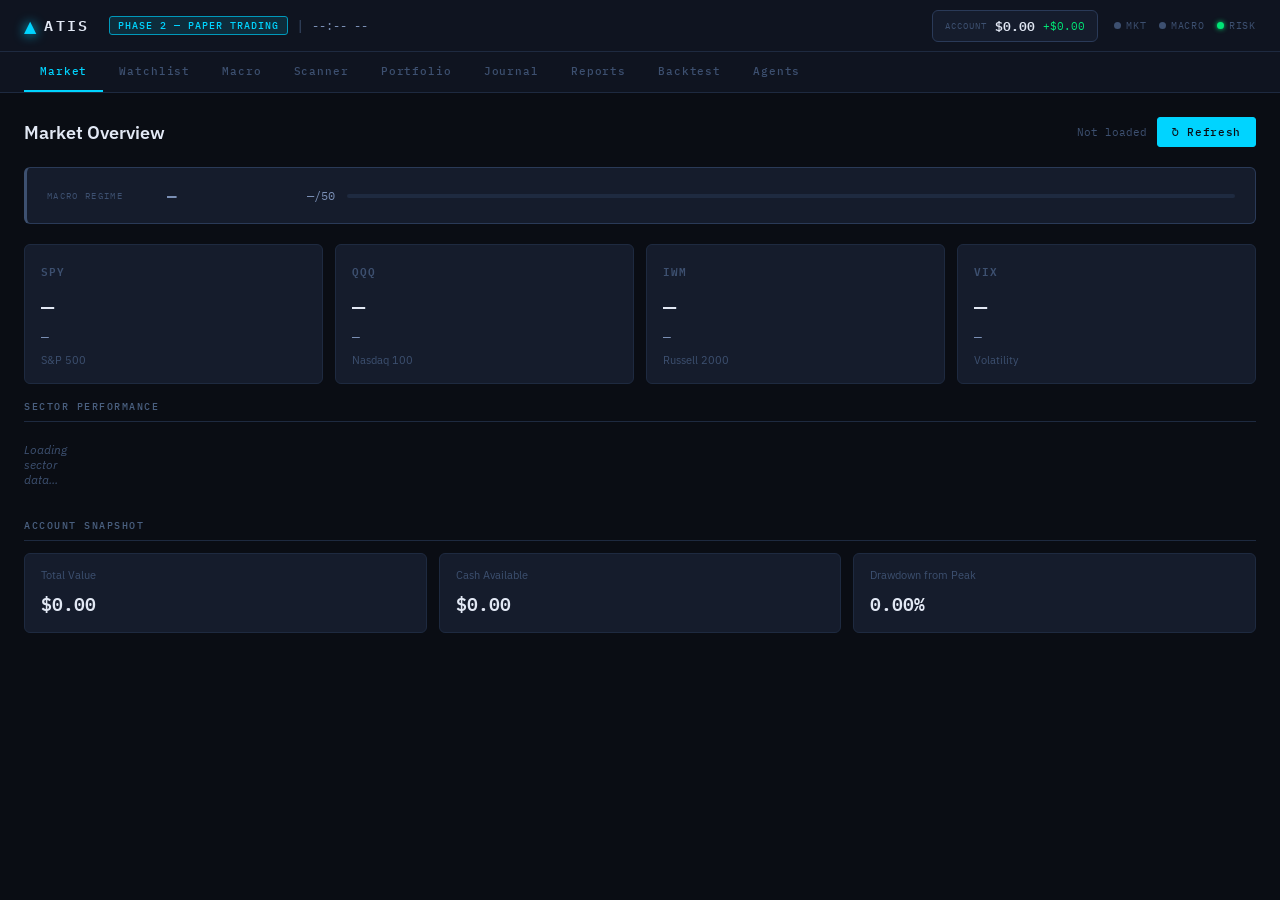
==== commit 2ca77387: "Update index.html" ====
--- a/index.html
+++ b/index.html
@@ -19,7 +19,7 @@
         <span class="logo-text">ATIS</span>
       </div>
       <div class="header-meta">
-        <span class="phase-badge">PHASE 1 — RESEARCH</span>
+        <span class="phase-badge">PHASE 2 — PAPER TRADING</span>
         <span class="separator">|</span>
         <span class="system-time" id="systemTime">--:-- --</span>
       </div>
@@ -288,21 +288,124 @@
     <!-- TAB: SCANNER -->
     <section class="tab-panel" id="tab-scanner">
       <div class="panel-header">
-        <h2 class="panel-title">Scanner</h2>
+        <h2 class="panel-title">Options Scanner</h2>
         <div class="panel-actions">
-          <span class="phase-note">Agents active in Phase 3</span>
-        </div>
-      </div>
-      <div class="coming-soon-block">
-        <div class="coming-soon-icon">◈</div>
-        <div class="coming-soon-title">Agent Pipeline</div>
-        <div class="coming-soon-text">The 17-agent analysis pipeline will be built in Phase 3. Complete the data infrastructure in Phase 1–2 first.</div>
-        <div class="coming-soon-phases">
-          <span class="phase-chip phase-chip--active">Phase 1: Data ←</span>
-          <span class="phase-chip">Phase 2: Portfolio</span>
-          <span class="phase-chip">Phase 3: Agents</span>
-        </div>
-      </div>
+          <span class="phase-badge" style="background:rgba(0,230,118,0.1);border-color:var(--green);color:var(--green)">PHASE 3 — AI AGENTS LIVE</span>
+        </div>
+      </div>
+
+      <!-- Sub-tabs -->
+      <div class="scanner-tabs">
+        <button class="scanner-tab active" data-view="pipeline">AI Pipeline</button>
+        <button class="scanner-tab" data-view="scan">Manual Scan</button>
+        <button class="scanner-tab" data-view="positions">Open Positions</button>
+        <button class="scanner-tab" data-view="history">Trade History</button>
+        <button class="scanner-tab" data-view="stats">Performance</button>
+      </div>
+
+      <!-- VIEW: AI PIPELINE -->
+      <div class="scanner-view" id="scanner-view-pipeline">
+        <div class="pipeline-controls">
+          <button class="btn btn--primary pipeline-run-btn" id="runPipelineBtn">▶ Run AI Pipeline</button>
+          <span class="pipeline-desc">Runs all 6 agents — Macro → Sector → Research → Risk → CIO → You</span>
+        </div>
+        <div id="pipelineContainer">
+          <div class="pipeline-idle">
+            <div class="pipeline-idle-icon">◈</div>
+            <div class="pipeline-idle-text">Pipeline ready. Add tickers to your watchlist and run the AI analysis.</div>
+          </div>
+        </div>
+      </div>
+
+      <!-- VIEW: MANUAL SCAN -->
+      <div class="scanner-view" id="scanner-view-scan" style="display:none">
+        <div class="paper-banner">
+          <div class="paper-banner-item"><span class="paper-label">PAPER ACCOUNT</span><span class="paper-value" id="paperValue">$10,000.00</span></div>
+          <div class="paper-banner-divider"></div>
+          <div class="paper-banner-item"><span class="paper-label">Cash Available</span><span class="paper-value" id="paperCash">$10,000.00</span></div>
+          <div class="paper-banner-divider"></div>
+          <div class="paper-banner-item"><span class="paper-label">Total P&L</span><span class="paper-value" id="paperTotalPL">$0.00</span></div>
+          <div class="paper-banner-divider"></div>
+          <div class="paper-banner-item"><span class="paper-label">Open Positions</span><span class="paper-value" id="paperOpenPos">0</span></div>
+        </div>
+        <div class="scan-controls">
+          <div class="scan-single">
+            <input type="text" id="singleTickerInput" class="input-ticker" placeholder="Single ticker..." maxlength="6" />
+            <button class="btn btn--secondary" id="scanTickerBtn">▶</button>
+          </div>
+          <button class="btn btn--primary" id="runScanBtn">▶ Scan Watchlist</button>
+        </div>
+        <div class="scan-note">IV is estimated using Black-Scholes with 30% baseline. Use AI Pipeline for full agent analysis.</div>
+        <div id="scanResults"><div class="empty-scan">Run a scan to see options setups from your watchlist.</div></div>
+      </div>
+
+      <!-- VIEW: OPEN POSITIONS -->
+      <div class="scanner-view" id="scanner-view-positions" style="display:none">
+        <div class="section-block">
+          <div class="section-label">OPEN PAPER POSITIONS</div>
+          <div class="table-wrapper">
+            <table class="data-table">
+              <thead>
+                <tr>
+                  <th>ID</th><th>Ticker</th><th>Type</th><th>Strike</th>
+                  <th>Expiry</th><th>Qty</th><th>Entry</th><th>Current</th>
+                  <th>Unreal. P&L</th><th>Action</th>
+                </tr>
+              </thead>
+              <tbody id="paperPositionsBody">
+                <tr class="empty-row"><td colspan="10">No open paper positions.</td></tr>
+              </tbody>
+            </table>
+          </div>
+        </div>
+      </div>
+
+      <!-- VIEW: HISTORY -->
+      <div class="scanner-view" id="scanner-view-history" style="display:none">
+        <div class="section-block">
+          <div class="section-label">PAPER TRADE HISTORY</div>
+          <div class="table-wrapper">
+            <table class="data-table">
+              <thead>
+                <tr>
+                  <th>ID</th><th>Date</th><th>Ticker</th><th>Type</th>
+                  <th>Contract</th><th>Entry → Exit</th><th>P&L $</th><th>P&L %</th><th>Result</th>
+                </tr>
+              </thead>
+              <tbody id="paperHistoryBody">
+                <tr class="empty-row"><td colspan="9">No closed paper trades yet.</td></tr>
+              </tbody>
+            </table>
+          </div>
+        </div>
+      </div>
+
+      <!-- VIEW: STATS -->
+      <div class="scanner-view" id="scanner-view-stats" style="display:none">
+        <div class="section-label">PAPER TRADING PERFORMANCE</div>
+        <div class="card-grid card-grid--4">
+          <div class="stat-card">
+            <div class="stat-label">Total Trades</div>
+            <div class="stat-value" id="paperTrades">0</div>
+          </div>
+          <div class="stat-card">
+            <div class="stat-label">Win Rate</div>
+            <div class="stat-value" id="paperWinRate">—</div>
+          </div>
+          <div class="stat-card">
+            <div class="stat-label">Profit Factor</div>
+            <div class="stat-value" id="paperPF">—</div>
+          </div>
+          <div class="stat-card">
+            <div class="stat-label">Expectancy</div>
+            <div class="stat-value" id="paperExpectancy">—</div>
+          </div>
+        </div>
+        <div class="notes-block" style="margin-top:16px">
+          Paper trade at least 20 options plays before risking real money. Track your win rate, average win/loss, and whether your thesis is consistently right. The goal is to prove a repeatable edge before committing capital.
+        </div>
+      </div>
+
     </section>
 
     <!-- TAB: PORTFOLIO -->
@@ -638,6 +741,110 @@
     </div>
   </div>
 
+  <!-- MODAL: Paper Trade Entry -->
+  <div class="modal-overlay" id="paperTradeModal" style="display:none">
+    <div class="modal">
+      <div class="modal-header">
+        <h3>Paper Trade — <span id="ptTicker">—</span> <span id="ptType" style="color:var(--cyan)">—</span></h3>
+        <button class="modal-close" id="paperTradeModalClose">✕</button>
+      </div>
+      <div class="modal-body">
+        <!-- Contract Summary -->
+        <div class="pt-summary">
+          <div class="pt-row">
+            <div class="pt-field"><span class="pt-label">Strike</span><span class="pt-val" id="ptStrike">—</span></div>
+            <div class="pt-field"><span class="pt-label">Expiry</span><span class="pt-val" id="ptExpiry">—</span></div>
+            <div class="pt-field"><span class="pt-label">DTE</span><span class="pt-val" id="ptDTE">—</span></div>
+            <div class="pt-field"><span class="pt-label">Premium</span><span class="pt-val positive" id="ptPremium">—</span></div>
+          </div>
+          <div class="pt-row">
+            <div class="pt-field"><span class="pt-label">Delta</span><span class="pt-val" id="ptDelta">—</span></div>
+            <div class="pt-field"><span class="pt-label">IV</span><span class="pt-val" id="ptIV">—</span></div>
+            <div class="pt-field"><span class="pt-label">Open Interest</span><span class="pt-val" id="ptOI">—</span></div>
+            <div class="pt-field"><span class="pt-label">Breakeven</span><span class="pt-val" id="ptBreakeven">—</span></div>
+          </div>
+          <div class="pt-row">
+            <div class="pt-field pt-field--wide"><span class="pt-label">Max Loss / Contract</span><span class="pt-val negative" id="ptMaxLoss">—</span></div>
+          </div>
+        </div>
+
+        <!-- Trade Inputs -->
+        <div class="form-grid" style="margin-top:16px">
+          <div class="form-group">
+            <label>Contracts</label>
+            <input type="number" id="ptContracts" value="1" min="1" max="10" oninput="Scanner.updateCostDisplay()" />
+          </div>
+          <div class="form-group">
+            <label>Stop Loss (premium)</label>
+            <input type="number" id="ptStopInput" placeholder="0.00" step="0.01" />
+          </div>
+          <div class="form-group">
+            <label>Target (premium)</label>
+            <input type="number" id="ptTargetInput" placeholder="0.00" step="0.01" />
+          </div>
+          <div class="form-group">
+            <label>Paper Cash Available</label>
+            <span class="form-static" id="ptCashAvail">—</span>
+          </div>
+          <div class="form-group form-group--full">
+            <label>Trade Thesis</label>
+            <textarea id="ptThesisInput" placeholder="Why are you taking this trade? What's your catalyst?" rows="2"></textarea>
+          </div>
+        </div>
+
+        <div class="pt-cost-row">
+          <span class="pt-cost-label">Total Cost:</span>
+          <span class="pt-cost-value" id="ptTotalCost">$0.00</span>
+          <span class="pt-cost-note">(paper money only)</span>
+        </div>
+      </div>
+      <div class="modal-footer">
+        <button class="btn btn--secondary" id="paperTradeModalCancel">Cancel</button>
+        <button class="btn btn--primary" id="paperTradeModalSave">Open Paper Trade</button>
+      </div>
+    </div>
+  </div>
+
+  <!-- MODAL: Close Paper Trade -->
+  <div class="modal-overlay" id="closeTradeModal" style="display:none">
+    <div class="modal" style="max-width:420px">
+      <div class="modal-header">
+        <h3>Close Paper Trade</h3>
+        <button class="modal-close" id="closeTradeModalClose">✕</button>
+      </div>
+      <div class="modal-body">
+        <div class="pt-summary" style="margin-bottom:16px">
+          <div class="pt-field"><span class="pt-label">Contract</span><span class="pt-val" id="ctTicker">—</span></div>
+          <div class="pt-field"><span class="pt-label">Entry Premium</span><span class="pt-val" id="ctEntry">—</span></div>
+          <div class="pt-field"><span class="pt-label">Total Cost</span><span class="pt-val" id="ctCost">—</span></div>
+        </div>
+        <div class="form-grid">
+          <div class="form-group">
+            <label>Exit Premium (per share)</label>
+            <input type="number" id="ctExitPremium" placeholder="0.00" step="0.01" />
+          </div>
+          <div class="form-group">
+            <label>Exit Reason</label>
+            <select id="ctExitReason">
+              <option value="target_hit">Target Hit</option>
+              <option value="stop_hit">Stop Hit</option>
+              <option value="manual">Manual Close</option>
+              <option value="expired">Expired</option>
+            </select>
+          </div>
+          <div class="form-group form-group--full">
+            <label>Lessons Learned</label>
+            <textarea id="ctLessons" placeholder="What did this trade teach you?" rows="2"></textarea>
+          </div>
+        </div>
+      </div>
+      <div class="modal-footer">
+        <button class="btn btn--secondary" id="closeTradeModalClose2" onclick="Scanner.closeCloseModal()">Cancel</button>
+        <button class="btn btn--primary" id="closeTradeConfirmBtn">Confirm Close</button>
+      </div>
+    </div>
+  </div>
+
   <!-- EMERGENCY BANNER (hidden by default) -->
   <div class="emergency-banner" id="emergencyBanner" style="display:none">
     ⚠ HARD FLOOR REACHED — Trading halted. Account value at or below $250. No new positions.
@@ -653,6 +860,13 @@
   <script src="js/indicators.js"></script>
   <script src="js/scoring.js"></script>
   <script src="js/options.js"></script>
+  <script src="js/paper-trading.js"></script>
+  <script src="js/options-scanner.js"></script>
+  <script src="js/robinhood-sync.js"></script>
+  <script src="js/agent-prompts.js"></script>
+  <script src="js/pipeline.js"></script>
+  <script src="js/agent-ui.js"></script>
+  <script src="js/scanner.js"></script>
   <script src="js/dashboard.js"></script>
   <script src="js/watchlist.js"></script>
   <script src="js/macro.js"></script>
--- a/css/styles.css
+++ b/css/styles.css
@@ -1,1049 +1,257 @@
-/* ============================================================
-   ATIS — Autonomous Trading Intelligence System
-   Design: Dark terminal with surgical data clarity
-   Palette: Deep navy base, electric cyan accent, 
-            amber for warnings, red for risk events
-   Type: IBM Plex Mono (data) + IBM Plex Sans (UI)
-   Signature: The regime banner — the single most important
-   piece of information, always visible at the top of Market tab
-   ============================================================ */
-
-/* --- TOKENS --- */
-:root {
-  --bg-base:        #0a0d14;
-  --bg-surface:     #0f1420;
-  --bg-raised:      #151c2c;
-  --bg-hover:       #1a2235;
-  --bg-active:      #1e2840;
-
-  --border:         #1e2a40;
-  --border-bright:  #2a3a58;
-
-  --text-primary:   #e2e8f4;
-  --text-secondary: #7a8fb5;
-  --text-muted:     #3d5070;
-  --text-label:     #4a6080;
-
-  --cyan:           #00d4ff;
-  --cyan-dim:       #0099bb;
-  --cyan-glow:      rgba(0, 212, 255, 0.12);
-
-  --green:          #00e676;
-  --green-dim:      #00a854;
-  --red:            #ff3d57;
-  --red-dim:        #cc1f36;
-  --amber:          #ffc107;
-  --amber-dim:      #b38600;
-
-  --regime-on:      #00e676;
-  --regime-neutral: #ffc107;
-  --regime-off:     #ff3d57;
-
-  --font-mono:      'IBM Plex Mono', 'Courier New', monospace;
-  --font-sans:      'IBM Plex Sans', system-ui, sans-serif;
-
-  --radius-sm:      3px;
-  --radius-md:      6px;
-  --radius-lg:      10px;
-
-  --transition:     150ms ease;
-}
-
-/* --- RESET --- */
-*, *::before, *::after { box-sizing: border-box; margin: 0; padding: 0; }
-html { font-size: 14px; background: var(--bg-base); color: var(--text-primary); }
-body { font-family: var(--font-sans); min-height: 100vh; display: flex; flex-direction: column; }
-button { cursor: pointer; border: none; background: none; font: inherit; }
-input, select, textarea { font: inherit; color: inherit; }
-table { border-collapse: collapse; width: 100%; }
-
-/* --- HEADER --- */
-.header {
-  display: flex;
-  align-items: center;
-  justify-content: space-between;
-  padding: 0 24px;
-  height: 52px;
-  background: var(--bg-surface);
-  border-bottom: 1px solid var(--border);
-  position: sticky;
-  top: 0;
-  z-index: 100;
-}
-
-.header-left { display: flex; align-items: center; gap: 20px; }
-
-.logo { display: flex; align-items: center; gap: 8px; }
-.logo-mark {
-  color: var(--cyan);
-  font-size: 16px;
-  line-height: 1;
-  filter: drop-shadow(0 0 6px var(--cyan));
-}
-.logo-text {
-  font-family: var(--font-mono);
-  font-size: 15px;
-  font-weight: 600;
-  letter-spacing: 0.15em;
-  color: var(--text-primary);
-}
-
-.header-meta { display: flex; align-items: center; gap: 10px; }
-.phase-badge {
-  font-family: var(--font-mono);
-  font-size: 10px;
-  font-weight: 500;
-  letter-spacing: 0.1em;
-  color: var(--cyan);
-  background: var(--cyan-glow);
-  border: 1px solid var(--cyan-dim);
-  padding: 2px 8px;
-  border-radius: var(--radius-sm);
-}
-.separator { color: var(--text-muted); }
-.system-time {
-  font-family: var(--font-mono);
-  font-size: 12px;
-  color: var(--text-secondary);
-}
-
-.header-right { display: flex; align-items: center; gap: 16px; }
-
-.account-pill {
-  display: flex;
-  align-items: center;
-  gap: 8px;
-  background: var(--bg-raised);
-  border: 1px solid var(--border-bright);
-  border-radius: var(--radius-md);
-  padding: 4px 12px;
-}
-.account-label {
-  font-family: var(--font-mono);
-  font-size: 9px;
-  letter-spacing: 0.12em;
-  color: var(--text-muted);
-}
-.account-value {
-  font-family: var(--font-mono);
-  font-size: 13px;
-  font-weight: 600;
-  color: var(--text-primary);
-}
-.account-pnl {
-  font-family: var(--font-mono);
-  font-size: 11px;
-  color: var(--green);
-}
-.account-pnl.negative { color: var(--red); }
-
-.status-dot-group { display: flex; align-items: center; gap: 12px; }
-.status-item {
-  display: flex;
-  align-items: center;
-  gap: 5px;
-  font-family: var(--font-mono);
-  font-size: 10px;
-  letter-spacing: 0.08em;
-  color: var(--text-muted);
-}
-
-/* --- DOTS --- */
-.dot {
-  display: inline-block;
-  width: 7px;
-  height: 7px;
-  border-radius: 50%;
-  flex-shrink: 0;
-}
-.dot--ok      { background: var(--green); box-shadow: 0 0 5px var(--green); }
-.dot--warn    { background: var(--amber); box-shadow: 0 0 5px var(--amber); }
-.dot--danger  { background: var(--red);   box-shadow: 0 0 5px var(--red); }
-.dot--off     { background: var(--text-muted); }
-
-/* --- NAVIGATION --- */
-.nav {
-  display: flex;
-  gap: 0;
-  background: var(--bg-surface);
-  border-bottom: 1px solid var(--border);
-  padding: 0 24px;
-  overflow-x: auto;
-  scrollbar-width: none;
-}
-.nav::-webkit-scrollbar { display: none; }
-
-.nav-tab {
-  font-family: var(--font-mono);
-  font-size: 11px;
-  font-weight: 500;
-  letter-spacing: 0.08em;
-  color: var(--text-muted);
-  padding: 12px 16px;
-  border-bottom: 2px solid transparent;
-  white-space: nowrap;
-  transition: color var(--transition), border-color var(--transition);
-}
-.nav-tab:hover { color: var(--text-secondary); }
-.nav-tab.active {
-  color: var(--cyan);
-  border-bottom-color: var(--cyan);
-}
-
-/* --- MAIN --- */
-.main {
-  flex: 1;
-  padding: 24px;
-  max-width: 1400px;
-  width: 100%;
-  margin: 0 auto;
-}
-
-/* --- TAB PANELS --- */
-.tab-panel { display: none; }
-.tab-panel.active { display: block; }
-
-/* --- PANEL HEADER --- */
-.panel-header {
-  display: flex;
-  align-items: center;
-  justify-content: space-between;
-  margin-bottom: 20px;
-}
-.panel-title {
-  font-family: var(--font-sans);
-  font-size: 18px;
-  font-weight: 600;
-  color: var(--text-primary);
-}
-.panel-actions { display: flex; align-items: center; gap: 10px; }
-
-.freshness-label {
-  font-family: var(--font-mono);
-  font-size: 11px;
-  color: var(--text-muted);
-}
-.phase-note {
-  font-family: var(--font-mono);
-  font-size: 11px;
-  color: var(--text-muted);
-  font-style: italic;
-}
-
-/* --- REGIME BANNER (signature element) --- */
-.regime-banner {
-  display: flex;
-  align-items: center;
-  gap: 20px;
-  background: var(--bg-raised);
-  border: 1px solid var(--border-bright);
-  border-radius: var(--radius-md);
-  padding: 14px 20px;
-  margin-bottom: 20px;
-  border-left: 3px solid var(--text-muted);
-  transition: border-color var(--transition);
-}
-.regime-banner.risk-on  { border-left-color: var(--green);   background: rgba(0,230,118,0.04); }
-.regime-banner.neutral  { border-left-color: var(--amber);   background: rgba(255,193,7,0.04); }
-.regime-banner.risk-off { border-left-color: var(--red);     background: rgba(255,61,87,0.04); }
-
-.regime-label {
-  font-family: var(--font-mono);
-  font-size: 9px;
-  letter-spacing: 0.15em;
-  color: var(--text-muted);
-  min-width: 100px;
-}
-.regime-value {
-  font-family: var(--font-mono);
-  font-size: 16px;
-  font-weight: 600;
-  letter-spacing: 0.08em;
-  color: var(--text-secondary);
-  min-width: 120px;
-}
-.regime-banner.risk-on  .regime-value { color: var(--green); }
-.regime-banner.neutral  .regime-value { color: var(--amber); }
-.regime-banner.risk-off .regime-value { color: var(--red); }
-
-.regime-score {
-  display: flex;
-  align-items: center;
-  gap: 12px;
-  flex: 1;
-}
-.regime-bar {
-  flex: 1;
-  height: 4px;
-  background: var(--border);
-  border-radius: 2px;
-  overflow: hidden;
-}
-.regime-bar-fill {
-  height: 100%;
-  background: var(--cyan);
-  border-radius: 2px;
-  transition: width 600ms ease;
-}
-#regimeScoreText {
-  font-family: var(--font-mono);
-  font-size: 12px;
-  color: var(--text-secondary);
-  white-space: nowrap;
-}
-
-/* --- CARDS --- */
-.card-grid { display: grid; gap: 12px; margin-bottom: 16px; }
-.card-grid--4 { grid-template-columns: repeat(4, 1fr); }
-.card-grid--3 { grid-template-columns: repeat(3, 1fr); }
-.card-grid--2 { grid-template-columns: repeat(2, 1fr); }
-
-.index-card {
-  background: var(--bg-raised);
-  border: 1px solid var(--border);
-  border-radius: var(--radius-md);
-  padding: 16px;
-  transition: border-color var(--transition);
-}
-.index-card:hover { border-color: var(--border-bright); }
-.index-ticker {
-  font-family: var(--font-mono);
-  font-size: 11px;
-  font-weight: 600;
-  letter-spacing: 0.1em;
-  color: var(--text-muted);
-  margin-bottom: 8px;
-}
-.index-price {
-  font-family: var(--font-mono);
-  font-size: 22px;
-  font-weight: 600;
-  color: var(--text-primary);
-  margin-bottom: 4px;
-}
-.index-change {
-  font-family: var(--font-mono);
-  font-size: 13px;
-  font-weight: 500;
-  color: var(--text-secondary);
-  margin-bottom: 8px;
-}
-.index-change.positive { color: var(--green); }
-.index-change.negative { color: var(--red); }
-.index-label {
-  font-size: 11px;
-  color: var(--text-muted);
-}
-
-.stat-card {
-  background: var(--bg-raised);
-  border: 1px solid var(--border);
-  border-radius: var(--radius-md);
-  padding: 14px 16px;
-}
-.stat-label {
-  font-size: 11px;
-  color: var(--text-muted);
-  margin-bottom: 6px;
-}
-.stat-value {
-  font-family: var(--font-mono);
-  font-size: 18px;
-  font-weight: 600;
-  color: var(--text-primary);
-}
-
-/* --- SECTION BLOCKS --- */
-.section-block { margin-bottom: 24px; }
-.section-label {
-  font-family: var(--font-mono);
-  font-size: 10px;
-  font-weight: 500;
-  letter-spacing: 0.15em;
-  color: var(--text-label);
-  margin-bottom: 12px;
-  padding-bottom: 8px;
-  border-bottom: 1px solid var(--border);
-}
-
-/* --- SECTOR GRID --- */
-.sector-grid { display: flex; flex-direction: column; gap: 6px; }
-.sector-row {
-  display: grid;
-  grid-template-columns: 50px 120px 1fr 52px;
-  align-items: center;
-  gap: 12px;
-  padding: 6px 0;
-}
-.sector-ticker {
-  font-family: var(--font-mono);
-  font-size: 11px;
-  font-weight: 600;
-  color: var(--text-secondary);
-}
-.sector-name { font-size: 12px; color: var(--text-muted); }
-.sector-bar-wrap {
-  height: 4px;
-  background: var(--border);
-  border-radius: 2px;
-  overflow: hidden;
-}
-.sector-bar-fill {
-  height: 100%;
-  border-radius: 2px;
-  transition: width 400ms ease;
-}
-.sector-bar-fill.positive { background: var(--green); }
-.sector-bar-fill.negative { background: var(--red); }
-.sector-pct {
-  font-family: var(--font-mono);
-  font-size: 11px;
-  text-align: right;
-}
-.sector-pct.positive { color: var(--green); }
-.sector-pct.negative { color: var(--red); }
-
-/* --- MACRO SCORE --- */
-.macro-regime-block {
-  background: var(--bg-raised);
-  border: 1px solid var(--border-bright);
-  border-radius: var(--radius-md);
-  padding: 24px;
-  margin-bottom: 20px;
-  text-align: center;
-}
-.macro-regime-label {
-  font-family: var(--font-mono);
-  font-size: 10px;
-  letter-spacing: 0.15em;
-  color: var(--text-muted);
-  margin-bottom: 12px;
-}
-.macro-regime-value {
-  font-family: var(--font-mono);
-  font-size: 32px;
-  font-weight: 600;
-  letter-spacing: 0.05em;
-  color: var(--text-primary);
-  margin-bottom: 8px;
-}
-.macro-regime-sub { font-size: 13px; color: var(--text-secondary); }
-
-.score-breakdown { display: flex; flex-direction: column; gap: 10px; }
-.score-row {
-  display: grid;
-  grid-template-columns: 160px 1fr 60px;
-  align-items: center;
-  gap: 14px;
-}
-.score-name { font-size: 13px; color: var(--text-secondary); }
-.score-bar-wrap {
-  height: 5px;
-  background: var(--border);
-  border-radius: 3px;
-  overflow: hidden;
-}
-.score-bar-fill {
-  height: 100%;
-  background: var(--cyan);
-  border-radius: 3px;
-  transition: width 600ms ease;
-}
-.score-bar-fill--total { background: var(--amber); }
-.score-num {
-  font-family: var(--font-mono);
-  font-size: 12px;
-  color: var(--text-secondary);
-  text-align: right;
-}
-.score-num--total { color: var(--amber); font-weight: 600; }
-.score-row--total .score-name {
-  font-family: var(--font-mono);
-  font-size: 11px;
-  font-weight: 600;
-  letter-spacing: 0.08em;
-  color: var(--text-muted);
-}
-
-/* --- NOTES BLOCK --- */
-.notes-block {
-  background: var(--bg-raised);
-  border: 1px solid var(--border);
-  border-radius: var(--radius-md);
-  padding: 16px;
-  font-size: 13px;
-  line-height: 1.6;
-  color: var(--text-secondary);
-  font-style: italic;
-}
-
-/* --- RISK BANNER --- */
-.risk-banner {
-  display: flex;
-  align-items: center;
-  background: var(--bg-raised);
-  border: 1px solid var(--border-bright);
-  border-radius: var(--radius-md);
-  padding: 14px 20px;
-  margin-bottom: 20px;
-  gap: 20px;
-}
-.risk-item { display: flex; align-items: center; gap: 8px; flex: 1; }
-.risk-label {
-  font-family: var(--font-mono);
-  font-size: 10px;
-  letter-spacing: 0.08em;
-  color: var(--text-muted);
-  white-space: nowrap;
-}
-.risk-value {
-  font-family: var(--font-mono);
-  font-size: 13px;
-  font-weight: 600;
-  color: var(--text-primary);
-}
-.risk-limit {
-  font-family: var(--font-mono);
-  font-size: 10px;
-  color: var(--text-muted);
-}
-.risk-divider {
-  width: 1px;
-  height: 30px;
-  background: var(--border);
-  flex-shrink: 0;
-}
-
-/* --- TABLES --- */
-.table-wrapper {
-  overflow-x: auto;
-  border: 1px solid var(--border);
-  border-radius: var(--radius-md);
-}
-.data-table { width: 100%; }
-.data-table th {
-  font-family: var(--font-mono);
-  font-size: 10px;
-  font-weight: 500;
-  letter-spacing: 0.1em;
-  color: var(--text-muted);
-  text-align: left;
-  padding: 10px 14px;
-  background: var(--bg-surface);
-  border-bottom: 1px solid var(--border);
-  white-space: nowrap;
-}
-.data-table td {
-  font-family: var(--font-mono);
-  font-size: 12px;
-  color: var(--text-secondary);
-  padding: 10px 14px;
-  border-bottom: 1px solid var(--border);
-  white-space: nowrap;
-}
-.data-table tr:last-child td { border-bottom: none; }
-.data-table tbody tr:hover td { background: var(--bg-hover); }
-.data-table .empty-row td {
-  text-align: center;
-  color: var(--text-muted);
-  padding: 32px;
-  font-style: italic;
-}
-.positive { color: var(--green) !important; }
-.negative { color: var(--red) !important; }
-.win-badge {
-  font-size: 10px;
-  font-weight: 600;
-  padding: 2px 6px;
-  border-radius: var(--radius-sm);
-  background: rgba(0,230,118,0.1);
-  color: var(--green);
-}
-.loss-badge {
-  font-size: 10px;
-  font-weight: 600;
-  padding: 2px 6px;
-  border-radius: var(--radius-sm);
-  background: rgba(255,61,87,0.1);
-  color: var(--red);
-}
-.open-badge {
-  font-size: 10px;
-  font-weight: 600;
-  padding: 2px 6px;
-  border-radius: var(--radius-sm);
-  background: rgba(0,212,255,0.1);
-  color: var(--cyan);
-}
-
-/* --- BUTTONS --- */
-.btn {
-  font-family: var(--font-mono);
-  font-size: 11px;
-  font-weight: 500;
-  letter-spacing: 0.06em;
-  padding: 7px 14px;
-  border-radius: var(--radius-sm);
-  border: 1px solid transparent;
-  transition: all var(--transition);
-  white-space: nowrap;
-}
-.btn--primary {
-  background: var(--cyan);
-  color: var(--bg-base);
-  border-color: var(--cyan);
-}
-.btn--primary:hover {
-  background: #33ddff;
-  border-color: #33ddff;
-}
-.btn--secondary {
-  background: transparent;
-  color: var(--text-secondary);
-  border-color: var(--border-bright);
-}
-.btn--secondary:hover {
-  background: var(--bg-hover);
-  color: var(--text-primary);
-  border-color: var(--text-muted);
-}
-.btn--danger {
-  background: transparent;
-  color: var(--red);
-  border-color: var(--red-dim);
-}
-.btn--danger:hover {
-  background: rgba(255,61,87,0.1);
-}
-.btn:disabled {
-  opacity: 0.4;
-  cursor: not-allowed;
-}
-
-/* --- INPUTS --- */
-.input-ticker {
-  font-family: var(--font-mono);
-  font-size: 12px;
-  background: var(--bg-raised);
-  border: 1px solid var(--border-bright);
-  border-radius: var(--radius-sm);
-  padding: 7px 12px;
-  color: var(--text-primary);
-  width: 140px;
-  text-transform: uppercase;
-  transition: border-color var(--transition);
-}
-.input-ticker:focus {
-  outline: none;
-  border-color: var(--cyan);
-}
-.input-ticker::placeholder { color: var(--text-muted); text-transform: none; }
-
-/* --- STATS BAR --- */
-.stats-bar {
-  display: flex;
-  gap: 0;
-  background: var(--bg-raised);
-  border: 1px solid var(--border);
-  border-radius: var(--radius-md);
-  margin-bottom: 16px;
-  overflow: hidden;
-}
-.stats-item {
-  flex: 1;
-  padding: 12px 16px;
-  border-right: 1px solid var(--border);
-}
-.stats-item:last-child { border-right: none; }
-.stats-label {
-  font-family: var(--font-mono);
-  font-size: 10px;
-  letter-spacing: 0.08em;
-  color: var(--text-muted);
-  margin-bottom: 4px;
-}
-.stats-value {
-  font-family: var(--font-mono);
-  font-size: 16px;
-  font-weight: 600;
-  color: var(--text-primary);
-}
-
-/* --- WATCHLIST FOOTER --- */
-.watchlist-footer {
-  display: flex;
-  align-items: center;
-  justify-content: space-between;
-  margin-top: 12px;
-}
-.watchlist-count {
-  font-family: var(--font-mono);
-  font-size: 11px;
-  color: var(--text-muted);
-}
-
-/* --- TAB SWITCHER (Reports) --- */
-.tab-switcher {
-  display: flex;
-  border: 1px solid var(--border-bright);
-  border-radius: var(--radius-sm);
-  overflow: hidden;
-}
-.tab-sub {
-  font-family: var(--font-mono);
-  font-size: 11px;
-  letter-spacing: 0.06em;
-  padding: 6px 14px;
-  color: var(--text-muted);
-  background: transparent;
-  border-right: 1px solid var(--border-bright);
-  transition: all var(--transition);
-}
-.tab-sub:last-child { border-right: none; }
-.tab-sub:hover { background: var(--bg-hover); color: var(--text-secondary); }
-.tab-sub.active { background: var(--bg-active); color: var(--cyan); }
-
-/* --- COMING SOON --- */
-.coming-soon-block {
-  display: flex;
-  flex-direction: column;
-  align-items: center;
-  justify-content: center;
-  padding: 80px 24px;
-  text-align: center;
-  border: 1px dashed var(--border-bright);
-  border-radius: var(--radius-lg);
-}
-.coming-soon-icon {
-  font-size: 36px;
-  color: var(--cyan-dim);
-  margin-bottom: 20px;
-  filter: drop-shadow(0 0 8px var(--cyan));
-}
-.coming-soon-title {
-  font-family: var(--font-mono);
-  font-size: 16px;
-  font-weight: 600;
-  color: var(--text-primary);
-  margin-bottom: 12px;
-}
-.coming-soon-text {
-  font-size: 13px;
-  color: var(--text-muted);
-  max-width: 400px;
-  line-height: 1.6;
-  margin-bottom: 24px;
-}
-.coming-soon-phases { display: flex; gap: 8px; flex-wrap: wrap; justify-content: center; }
-.phase-chip {
-  font-family: var(--font-mono);
-  font-size: 10px;
-  letter-spacing: 0.06em;
-  padding: 4px 10px;
-  border-radius: var(--radius-sm);
-  background: var(--bg-raised);
-  border: 1px solid var(--border);
-  color: var(--text-muted);
-}
-.phase-chip--active {
-  background: var(--cyan-glow);
-  border-color: var(--cyan-dim);
-  color: var(--cyan);
-}
-
-/* --- HEALTH GRID --- */
-.health-grid { display: flex; flex-direction: column; gap: 8px; }
-.health-row {
-  display: grid;
-  grid-template-columns: 160px 16px 140px 1fr;
-  align-items: center;
-  gap: 12px;
-  padding: 10px 14px;
-  background: var(--bg-raised);
-  border: 1px solid var(--border);
-  border-radius: var(--radius-sm);
-}
-.health-name {
-  font-family: var(--font-mono);
-  font-size: 12px;
-  color: var(--text-secondary);
-}
-.health-status { font-size: 12px; color: var(--text-muted); }
-.health-time {
-  font-family: var(--font-mono);
-  font-size: 11px;
-  color: var(--text-muted);
-  text-align: right;
-}
-
-/* --- AGENT ROSTER --- */
-.agent-roster { display: grid; grid-template-columns: repeat(3, 1fr); gap: 8px; }
-.agent-card {
-  background: var(--bg-raised);
-  border: 1px solid var(--border);
-  border-radius: var(--radius-sm);
-  padding: 12px;
-  display: flex;
-  align-items: center;
-  gap: 10px;
-}
-.agent-num {
-  font-family: var(--font-mono);
-  font-size: 10px;
-  color: var(--text-muted);
-  min-width: 24px;
-}
-.agent-name { font-size: 12px; color: var(--text-secondary); flex: 1; }
-.agent-phase {
-  font-family: var(--font-mono);
-  font-size: 10px;
-  color: var(--text-muted);
-}
-
-/* --- TOOL ROW --- */
-.tool-row {
-  display: flex;
-  gap: 10px;
-  flex-wrap: wrap;
-  margin-bottom: 12px;
-}
-.api-cost-row {
-  display: flex;
-  align-items: center;
-  gap: 8px;
-  margin-top: 12px;
-}
-.cost-label {
-  font-family: var(--font-mono);
-  font-size: 11px;
-  color: var(--text-muted);
-}
-.cost-value {
-  font-family: var(--font-mono);
-  font-size: 12px;
-  font-weight: 600;
-  color: var(--cyan);
-}
-
-/* --- SECTOR EXPOSURE --- */
-.sector-exposure-list { margin-top: 14px; display: flex; flex-direction: column; gap: 6px; }
-.sector-exp-row {
-  display: grid;
-  grid-template-columns: 140px 1fr 60px;
-  align-items: center;
-  gap: 12px;
-}
-.sector-exp-name { font-size: 12px; color: var(--text-secondary); }
-.sector-exp-bar-wrap {
-  height: 4px;
-  background: var(--border);
-  border-radius: 2px;
-  overflow: hidden;
-}
-.sector-exp-bar-fill {
-  height: 100%;
-  background: var(--cyan);
-  border-radius: 2px;
-}
-.sector-exp-bar-fill.warn { background: var(--amber); }
-.sector-exp-bar-fill.danger { background: var(--red); }
-.sector-exp-pct {
-  font-family: var(--font-mono);
-  font-size: 11px;
-  color: var(--text-secondary);
-  text-align: right;
-}
-
-/* --- MODAL --- */
-.modal-overlay {
-  position: fixed;
-  inset: 0;
-  background: rgba(0,0,0,0.75);
-  z-index: 200;
-  display: flex;
-  align-items: center;
-  justify-content: center;
-  backdrop-filter: blur(2px);
-}
-.modal {
-  background: var(--bg-surface);
-  border: 1px solid var(--border-bright);
-  border-radius: var(--radius-lg);
-  width: 600px;
-  max-width: 95vw;
-  max-height: 90vh;
-  overflow-y: auto;
-}
-.modal-header {
-  display: flex;
-  align-items: center;
-  justify-content: space-between;
-  padding: 18px 24px;
-  border-bottom: 1px solid var(--border);
-}
-.modal-header h3 {
-  font-family: var(--font-mono);
-  font-size: 14px;
-  font-weight: 600;
-  letter-spacing: 0.06em;
-}
-.modal-close {
-  font-family: var(--font-mono);
-  font-size: 14px;
-  color: var(--text-muted);
-  transition: color var(--transition);
-}
-.modal-close:hover { color: var(--text-primary); }
-.modal-body { padding: 20px 24px; }
-.modal-footer {
-  display: flex;
-  justify-content: flex-end;
-  gap: 10px;
-  padding: 16px 24px;
-  border-top: 1px solid var(--border);
-}
-
-.form-grid { display: grid; grid-template-columns: 1fr 1fr; gap: 14px; }
-.form-group { display: flex; flex-direction: column; gap: 5px; }
-.form-group--full { grid-column: 1 / -1; }
-.form-group label {
-  font-family: var(--font-mono);
-  font-size: 10px;
-  letter-spacing: 0.1em;
-  color: var(--text-muted);
-}
-.form-group input,
-.form-group select,
-.form-group textarea {
-  background: var(--bg-raised);
-  border: 1px solid var(--border-bright);
-  border-radius: var(--radius-sm);
-  padding: 8px 10px;
-  font-size: 13px;
-  color: var(--text-primary);
-  transition: border-color var(--transition);
-}
-.form-group input:focus,
-.form-group select:focus,
-.form-group textarea:focus {
-  outline: none;
-  border-color: var(--cyan);
-}
-.form-group select { appearance: none; cursor: pointer; }
-.form-group textarea { resize: vertical; font-family: var(--font-mono); }
-
-/* --- EMERGENCY BANNER --- */
-.emergency-banner {
-  position: fixed;
-  bottom: 0;
-  left: 0;
-  right: 0;
-  background: var(--red);
-  color: white;
-  text-align: center;
-  padding: 12px;
-  font-family: var(--font-mono);
-  font-size: 13px;
-  font-weight: 600;
-  letter-spacing: 0.05em;
-  z-index: 300;
-  animation: pulse 2s infinite;
-}
-
-/* --- TOAST --- */
-.toast {
-  position: fixed;
-  bottom: 24px;
-  right: 24px;
-  background: var(--bg-raised);
-  border: 1px solid var(--border-bright);
-  border-radius: var(--radius-md);
-  padding: 12px 20px;
-  font-family: var(--font-mono);
-  font-size: 12px;
-  color: var(--text-primary);
-  z-index: 250;
-  box-shadow: 0 4px 20px rgba(0,0,0,0.5);
-  animation: slideIn 200ms ease;
-}
-.toast.success { border-left: 3px solid var(--green); }
-.toast.error   { border-left: 3px solid var(--red); }
-.toast.warn    { border-left: 3px solid var(--amber); }
-
-/* --- LOADING --- */
-.loading-placeholder {
-  color: var(--text-muted);
-  font-style: italic;
-  font-size: 12px;
-  padding: 8px 0;
-  animation: blink 1.5s infinite;
-}
-
-/* --- REPORT --- */
-.report-content { display: flex; flex-direction: column; gap: 16px; }
-.report-section {
-  background: var(--bg-raised);
-  border: 1px solid var(--border);
-  border-radius: var(--radius-md);
-  padding: 16px 20px;
-}
-.report-section-title {
-  font-family: var(--font-mono);
-  font-size: 11px;
-  letter-spacing: 0.12em;
-  color: var(--text-muted);
-  margin-bottom: 10px;
-  padding-bottom: 8px;
-  border-bottom: 1px solid var(--border);
-}
-.report-line {
-  font-size: 13px;
-  color: var(--text-secondary);
-  line-height: 1.7;
-}
-
-/* --- ANIMATIONS --- */
-@keyframes pulse {
-  0%, 100% { opacity: 1; }
-  50% { opacity: 0.8; }
-}
-@keyframes blink {
-  0%, 100% { opacity: 1; }
-  50% { opacity: 0.4; }
-}
-@keyframes slideIn {
-  from { transform: translateX(20px); opacity: 0; }
-  to   { transform: translateX(0);    opacity: 1; }
-}
-@keyframes fadeIn {
-  from { opacity: 0; }
-  to   { opacity: 1; }
-}
-
-/* --- SCROLLBAR --- */
-::-webkit-scrollbar { width: 5px; height: 5px; }
-::-webkit-scrollbar-track { background: var(--bg-base); }
-::-webkit-scrollbar-thumb { background: var(--border-bright); border-radius: 3px; }
-::-webkit-scrollbar-thumb:hover { background: var(--text-muted); }
-
-/* --- RESPONSIVE --- */
-@media (max-width: 900px) {
-  .card-grid--4 { grid-template-columns: repeat(2, 1fr); }
-  .card-grid--3 { grid-template-columns: repeat(2, 1fr); }
-  .agent-roster { grid-template-columns: repeat(2, 1fr); }
-  .risk-banner { flex-wrap: wrap; gap: 12px; }
-  .regime-banner { flex-wrap: wrap; }
-}
-@media (max-width: 600px) {
-  .main { padding: 16px; }
-  .card-grid--4,
-  .card-grid--3,
-  .card-grid--2 { grid-template-columns: 1fr 1fr; }
-  .header { padding: 0 16px; }
-  .nav { padding: 0 12px; }
-  .nav-tab { padding: 10px 10px; font-size: 10px; }
-  .agent-roster { grid-template-columns: 1fr; }
-  .form-grid { grid-template-columns: 1fr; }
-  .stats-bar { flex-wrap: wrap; }
-  .stats-item { flex: none; width: 50%; }
-}
+:root{--bg-base:#0a0d14;--bg-surface:#0f1420;--bg-raised:#151c2c;--bg-hover:#1a2235;--bg-active:#1e2840;--border:#1e2a40;--border-bright:#2a3a58;--text-primary:#e2e8f4;--text-secondary:#7a8fb5;--text-muted:#3d5070;--text-label:#4a6080;--cyan:#00d4ff;--cyan-dim:#0099bb;--cyan-glow:rgba(0,212,255,0.12);--green:#00e676;--green-dim:#00a854;--red:#ff3d57;--red-dim:#cc1f36;--amber:#ffc107;--amber-dim:#b38600;--regime-on:#00e676;--regime-neutral:#ffc107;--regime-off:#ff3d57;--font-mono:'IBM Plex Mono','Courier New',monospace;--font-sans:'IBM Plex Sans',system-ui,sans-serif;--radius-sm:3px;--radius-md:6px;--radius-lg:10px;--transition:150ms ease}
+*,*::before,*::after{box-sizing:border-box;margin:0;padding:0}
+html{font-size:14px;background:var(--bg-base);color:var(--text-primary)}
+body{font-family:var(--font-sans);min-height:100vh;display:flex;flex-direction:column}
+button{cursor:pointer;border:none;background:none;font:inherit}
+input,select,textarea{font:inherit;color:inherit}
+table{border-collapse:collapse;width:100%}
+.header{display:flex;align-items:center;justify-content:space-between;padding:0 24px;height:52px;background:var(--bg-surface);border-bottom:1px solid var(--border);position:sticky;top:0;z-index:100}
+.header-left{display:flex;align-items:center;gap:20px}
+.logo{display:flex;align-items:center;gap:8px}
+.logo-mark{color:var(--cyan);font-size:16px;line-height:1;filter:drop-shadow(0 0 6px var(--cyan))}
+.logo-text{font-family:var(--font-mono);font-size:15px;font-weight:600;letter-spacing:0.15em;color:var(--text-primary)}
+.header-meta{display:flex;align-items:center;gap:10px}
+.phase-badge{font-family:var(--font-mono);font-size:10px;font-weight:500;letter-spacing:0.1em;color:var(--cyan);background:var(--cyan-glow);border:1px solid var(--cyan-dim);padding:2px 8px;border-radius:var(--radius-sm)}
+.separator{color:var(--text-muted)}
+.system-time{font-family:var(--font-mono);font-size:12px;color:var(--text-secondary)}
+.header-right{display:flex;align-items:center;gap:16px}
+.account-pill{display:flex;align-items:center;gap:8px;background:var(--bg-raised);border:1px solid var(--border-bright);border-radius:var(--radius-md);padding:4px 12px}
+.account-label{font-family:var(--font-mono);font-size:9px;letter-spacing:0.12em;color:var(--text-muted)}
+.account-value{font-family:var(--font-mono);font-size:13px;font-weight:600;color:var(--text-primary)}
+.account-pnl{font-family:var(--font-mono);font-size:11px;color:var(--green)}
+.account-pnl.negative{color:var(--red)}
+.status-dot-group{display:flex;align-items:center;gap:12px}
+.status-item{display:flex;align-items:center;gap:5px;font-family:var(--font-mono);font-size:10px;letter-spacing:0.08em;color:var(--text-muted)}
+.dot{display:inline-block;width:7px;height:7px;border-radius:50%;flex-shrink:0}
+.dot--ok{background:var(--green);box-shadow:0 0 5px var(--green)}
+.dot--warn{background:var(--amber);box-shadow:0 0 5px var(--amber)}
+.dot--danger{background:var(--red);box-shadow:0 0 5px var(--red)}
+.dot--off{background:var(--text-muted)}
+.nav{display:flex;gap:0;background:var(--bg-surface);border-bottom:1px solid var(--border);padding:0 24px;overflow-x:auto;scrollbar-width:none}
+.nav::-webkit-scrollbar{display:none}
+.nav-tab{font-family:var(--font-mono);font-size:11px;font-weight:500;letter-spacing:0.08em;color:var(--text-muted);padding:12px 16px;border-bottom:2px solid transparent;white-space:nowrap;transition:color var(--transition),border-color var(--transition)}
+.nav-tab:hover{color:var(--text-secondary)}
+.nav-tab.active{color:var(--cyan);border-bottom-color:var(--cyan)}
+.main{flex:1;padding:24px;max-width:1400px;width:100%;margin:0 auto}
+.tab-panel{display:none}
+.tab-panel.active{display:block}
+.panel-header{display:flex;align-items:center;justify-content:space-between;margin-bottom:20px}
+.panel-title{font-family:var(--font-sans);font-size:18px;font-weight:600;color:var(--text-primary)}
+.panel-actions{display:flex;align-items:center;gap:10px}
+.freshness-label{font-family:var(--font-mono);font-size:11px;color:var(--text-muted)}
+.phase-note{font-family:var(--font-mono);font-size:11px;color:var(--text-muted);font-style:italic}
+.regime-banner{display:flex;align-items:center;gap:20px;background:var(--bg-raised);border:1px solid var(--border-bright);border-radius:var(--radius-md);padding:14px 20px;margin-bottom:20px;border-left:3px solid var(--text-muted);transition:border-color var(--transition)}
+.regime-banner.risk-on{border-left-color:var(--green);background:rgba(0,230,118,0.04)}
+.regime-banner.neutral{border-left-color:var(--amber);background:rgba(255,193,7,0.04)}
+.regime-banner.risk-off{border-left-color:var(--red);background:rgba(255,61,87,0.04)}
+.regime-label{font-family:var(--font-mono);font-size:9px;letter-spacing:0.15em;color:var(--text-muted);min-width:100px}
+.regime-value{font-family:var(--font-mono);font-size:16px;font-weight:600;letter-spacing:0.08em;color:var(--text-secondary);min-width:120px}
+.regime-banner.risk-on .regime-value{color:var(--green)}
+.regime-banner.neutral .regime-value{color:var(--amber)}
+.regime-banner.risk-off .regime-value{color:var(--red)}
+.regime-score{display:flex;align-items:center;gap:12px;flex:1}
+.regime-bar{flex:1;height:4px;background:var(--border);border-radius:2px;overflow:hidden}
+.regime-bar-fill{height:100%;background:var(--cyan);border-radius:2px;transition:width 600ms ease}
+#regimeScoreText{font-family:var(--font-mono);font-size:12px;color:var(--text-secondary);white-space:nowrap}
+.card-grid{display:grid;gap:12px;margin-bottom:16px}
+.card-grid--4{grid-template-columns:repeat(4,1fr)}
+.card-grid--3{grid-template-columns:repeat(3,1fr)}
+.card-grid--2{grid-template-columns:repeat(2,1fr)}
+.index-card{background:var(--bg-raised);border:1px solid var(--border);border-radius:var(--radius-md);padding:16px;transition:border-color var(--transition)}
+.index-card:hover{border-color:var(--border-bright)}
+.index-ticker{font-family:var(--font-mono);font-size:11px;font-weight:600;letter-spacing:0.1em;color:var(--text-muted);margin-bottom:8px}
+.index-price{font-family:var(--font-mono);font-size:22px;font-weight:600;color:var(--text-primary);margin-bottom:4px}
+.index-change{font-family:var(--font-mono);font-size:13px;font-weight:500;color:var(--text-secondary);margin-bottom:8px}
+.index-change.positive{color:var(--green)}
+.index-change.negative{color:var(--red)}
+.index-label{font-size:11px;color:var(--text-muted)}
+.stat-card{background:var(--bg-raised);border:1px solid var(--border);border-radius:var(--radius-md);padding:14px 16px}
+.stat-label{font-size:11px;color:var(--text-muted);margin-bottom:6px}
+.stat-value{font-family:var(--font-mono);font-size:18px;font-weight:600;color:var(--text-primary)}
+.section-block{margin-bottom:24px}
+.section-label{font-family:var(--font-mono);font-size:10px;font-weight:500;letter-spacing:0.15em;color:var(--text-label);margin-bottom:12px;padding-bottom:8px;border-bottom:1px solid var(--border)}
+.sector-grid{display:flex;flex-direction:column;gap:6px}
+.sector-row{display:grid;grid-template-columns:50px 120px 1fr 52px;align-items:center;gap:12px;padding:6px 0}
+.sector-ticker{font-family:var(--font-mono);font-size:11px;font-weight:600;color:var(--text-secondary)}
+.sector-name{font-size:12px;color:var(--text-muted)}
+.sector-bar-wrap{height:4px;background:var(--border);border-radius:2px;overflow:hidden}
+.sector-bar-fill{height:100%;border-radius:2px;transition:width 400ms ease}
+.sector-bar-fill.positive{background:var(--green)}
+.sector-bar-fill.negative{background:var(--red)}
+.sector-pct{font-family:var(--font-mono);font-size:11px;text-align:right}
+.sector-pct.positive{color:var(--green)}
+.sector-pct.negative{color:var(--red)}
+.macro-regime-block{background:var(--bg-raised);border:1px solid var(--border-bright);border-radius:var(--radius-md);padding:24px;margin-bottom:20px;text-align:center}
+.macro-regime-label{font-family:var(--font-mono);font-size:10px;letter-spacing:0.15em;color:var(--text-muted);margin-bottom:12px}
+.macro-regime-value{font-family:var(--font-mono);font-size:32px;font-weight:600;letter-spacing:0.05em;color:var(--text-primary);margin-bottom:8px}
+.macro-regime-sub{font-size:13px;color:var(--text-secondary)}
+.score-breakdown{display:flex;flex-direction:column;gap:10px}
+.score-row{display:grid;grid-template-columns:160px 1fr 60px;align-items:center;gap:14px}
+.score-name{font-size:13px;color:var(--text-secondary)}
+.score-bar-wrap{height:5px;background:var(--border);border-radius:3px;overflow:hidden}
+.score-bar-fill{height:100%;background:var(--cyan);border-radius:3px;transition:width 600ms ease}
+.score-bar-fill--total{background:var(--amber)}
+.score-num{font-family:var(--font-mono);font-size:12px;color:var(--text-secondary);text-align:right}
+.score-num--total{color:var(--amber);font-weight:600}
+.score-row--total .score-name{font-family:var(--font-mono);font-size:11px;font-weight:600;letter-spacing:0.08em;color:var(--text-muted)}
+.notes-block{background:var(--bg-raised);border:1px solid var(--border);border-radius:var(--radius-md);padding:16px;font-size:13px;line-height:1.6;color:var(--text-secondary);font-style:italic}
+.risk-banner{display:flex;align-items:center;background:var(--bg-raised);border:1px solid var(--border-bright);border-radius:var(--radius-md);padding:14px 20px;margin-bottom:20px;gap:20px}
+.risk-item{display:flex;align-items:center;gap:8px;flex:1}
+.risk-label{font-family:var(--font-mono);font-size:10px;letter-spacing:0.08em;color:var(--text-muted);white-space:nowrap}
+.risk-value{font-family:var(--font-mono);font-size:13px;font-weight:600;color:var(--text-primary)}
+.risk-limit{font-family:var(--font-mono);font-size:10px;color:var(--text-muted)}
+.risk-divider{width:1px;height:30px;background:var(--border);flex-shrink:0}
+.table-wrapper{overflow-x:auto;border:1px solid var(--border);border-radius:var(--radius-md)}
+.data-table{width:100%}
+.data-table th{font-family:var(--font-mono);font-size:10px;font-weight:500;letter-spacing:0.1em;color:var(--text-muted);text-align:left;padding:10px 14px;background:var(--bg-surface);border-bottom:1px solid var(--border);white-space:nowrap}
+.data-table td{font-family:var(--font-mono);font-size:12px;color:var(--text-secondary);padding:10px 14px;border-bottom:1px solid var(--border);white-space:nowrap}
+.data-table tr:last-child td{border-bottom:none}
+.data-table tbody tr:hover td{background:var(--bg-hover)}
+.data-table .empty-row td{text-align:center;color:var(--text-muted);padding:32px;font-style:italic}
+.positive{color:var(--green)!important}
+.negative{color:var(--red)!important}
+.win-badge{font-size:10px;font-weight:600;padding:2px 6px;border-radius:var(--radius-sm);background:rgba(0,230,118,0.1);color:var(--green)}
+.loss-badge{font-size:10px;font-weight:600;padding:2px 6px;border-radius:var(--radius-sm);background:rgba(255,61,87,0.1);color:var(--red)}
+.open-badge{font-size:10px;font-weight:600;padding:2px 6px;border-radius:var(--radius-sm);background:rgba(0,212,255,0.1);color:var(--cyan)}
+.btn{font-family:var(--font-mono);font-size:11px;font-weight:500;letter-spacing:0.06em;padding:7px 14px;border-radius:var(--radius-sm);border:1px solid transparent;transition:all var(--transition);white-space:nowrap}
+.btn--primary{background:var(--cyan);color:var(--bg-base);border-color:var(--cyan)}
+.btn--primary:hover{background:#33ddff;border-color:#33ddff}
+.btn--secondary{background:transparent;color:var(--text-secondary);border-color:var(--border-bright)}
+.btn--secondary:hover{background:var(--bg-hover);color:var(--text-primary);border-color:var(--text-muted)}
+.btn--danger{background:transparent;color:var(--red);border-color:var(--red-dim)}
+.btn--danger:hover{background:rgba(255,61,87,0.1)}
+.btn:disabled{opacity:0.4;cursor:not-allowed}
+.input-ticker{font-family:var(--font-mono);font-size:12px;background:var(--bg-raised);border:1px solid var(--border-bright);border-radius:var(--radius-sm);padding:7px 12px;color:var(--text-primary);width:140px;text-transform:uppercase;transition:border-color var(--transition)}
+.input-ticker:focus{outline:none;border-color:var(--cyan)}
+.input-ticker::placeholder{color:var(--text-muted);text-transform:none}
+.stats-bar{display:flex;gap:0;background:var(--bg-raised);border:1px solid var(--border);border-radius:var(--radius-md);margin-bottom:16px;overflow:hidden}
+.stats-item{flex:1;padding:12px 16px;border-right:1px solid var(--border)}
+.stats-item:last-child{border-right:none}
+.stats-label{font-family:var(--font-mono);font-size:10px;letter-spacing:0.08em;color:var(--text-muted);margin-bottom:4px}
+.stats-value{font-family:var(--font-mono);font-size:16px;font-weight:600;color:var(--text-primary)}
+.watchlist-footer{display:flex;align-items:center;justify-content:space-between;margin-top:12px}
+.watchlist-count{font-family:var(--font-mono);font-size:11px;color:var(--text-muted)}
+.tab-switcher{display:flex;border:1px solid var(--border-bright);border-radius:var(--radius-sm);overflow:hidden}
+.tab-sub{font-family:var(--font-mono);font-size:11px;letter-spacing:0.06em;padding:6px 14px;color:var(--text-muted);background:transparent;border-right:1px solid var(--border-bright);transition:all var(--transition)}
+.tab-sub:last-child{border-right:none}
+.tab-sub:hover{background:var(--bg-hover);color:var(--text-secondary)}
+.tab-sub.active{background:var(--bg-active);color:var(--cyan)}
+.coming-soon-block{display:flex;flex-direction:column;align-items:center;justify-content:center;padding:80px 24px;text-align:center;border:1px dashed var(--border-bright);border-radius:var(--radius-lg)}
+.coming-soon-icon{font-size:36px;color:var(--cyan-dim);margin-bottom:20px;filter:drop-shadow(0 0 8px var(--cyan))}
+.coming-soon-title{font-family:var(--font-mono);font-size:16px;font-weight:600;color:var(--text-primary);margin-bottom:12px}
+.coming-soon-text{font-size:13px;color:var(--text-muted);max-width:400px;line-height:1.6;margin-bottom:24px}
+.coming-soon-phases{display:flex;gap:8px;flex-wrap:wrap;justify-content:center}
+.phase-chip{font-family:var(--font-mono);font-size:10px;letter-spacing:0.06em;padding:4px 10px;border-radius:var(--radius-sm);background:var(--bg-raised);border:1px solid var(--border);color:var(--text-muted)}
+.phase-chip--active{background:var(--cyan-glow);border-color:var(--cyan-dim);color:var(--cyan)}
+.health-grid{display:flex;flex-direction:column;gap:8px}
+.health-row{display:grid;grid-template-columns:160px 16px 140px 1fr;align-items:center;gap:12px;padding:10px 14px;background:var(--bg-raised);border:1px solid var(--border);border-radius:var(--radius-sm)}
+.health-name{font-family:var(--font-mono);font-size:12px;color:var(--text-secondary)}
+.health-status{font-size:12px;color:var(--text-muted)}
+.health-time{font-family:var(--font-mono);font-size:11px;color:var(--text-muted);text-align:right}
+.agent-roster{display:grid;grid-template-columns:repeat(3,1fr);gap:8px}
+.agent-card{background:var(--bg-raised);border:1px solid var(--border);border-radius:var(--radius-sm);padding:12px;display:flex;align-items:center;gap:10px}
+.agent-num{font-family:var(--font-mono);font-size:10px;color:var(--text-muted);min-width:24px}
+.agent-name{font-size:12px;color:var(--text-secondary);flex:1}
+.agent-phase{font-family:var(--font-mono);font-size:10px;color:var(--text-muted)}
+.tool-row{display:flex;gap:10px;flex-wrap:wrap;margin-bottom:12px}
+.api-cost-row{display:flex;align-items:center;gap:8px;margin-top:12px}
+.cost-label{font-family:var(--font-mono);font-size:11px;color:var(--text-muted)}
+.cost-value{font-family:var(--font-mono);font-size:12px;font-weight:600;color:var(--cyan)}
+.sector-exposure-list{margin-top:14px;display:flex;flex-direction:column;gap:6px}
+.sector-exp-row{display:grid;grid-template-columns:140px 1fr 60px;align-items:center;gap:12px}
+.sector-exp-name{font-size:12px;color:var(--text-secondary)}
+.sector-exp-bar-wrap{height:4px;background:var(--border);border-radius:2px;overflow:hidden}
+.sector-exp-bar-fill{height:100%;background:var(--cyan);border-radius:2px}
+.sector-exp-bar-fill.warn{background:var(--amber)}
+.sector-exp-bar-fill.danger{background:var(--red)}
+.sector-exp-pct{font-family:var(--font-mono);font-size:11px;color:var(--text-secondary);text-align:right}
+.modal-overlay{position:fixed;inset:0;background:rgba(0,0,0,0.75);z-index:200;display:flex;align-items:center;justify-content:center;backdrop-filter:blur(2px)}
+.modal{background:var(--bg-surface);border:1px solid var(--border-bright);border-radius:var(--radius-lg);width:600px;max-width:95vw;max-height:90vh;overflow-y:auto}
+.modal-header{display:flex;align-items:center;justify-content:space-between;padding:18px 24px;border-bottom:1px solid var(--border)}
+.modal-header h3{font-family:var(--font-mono);font-size:14px;font-weight:600;letter-spacing:0.06em}
+.modal-close{font-family:var(--font-mono);font-size:14px;color:var(--text-muted);transition:color var(--transition)}
+.modal-close:hover{color:var(--text-primary)}
+.modal-body{padding:20px 24px}
+.modal-footer{display:flex;justify-content:flex-end;gap:10px;padding:16px 24px;border-top:1px solid var(--border)}
+.form-grid{display:grid;grid-template-columns:1fr 1fr;gap:14px}
+.form-group{display:flex;flex-direction:column;gap:5px}
+.form-group--full{grid-column:1/-1}
+.form-group label{font-family:var(--font-mono);font-size:10px;letter-spacing:0.1em;color:var(--text-muted)}
+.form-group input,.form-group select,.form-group textarea{background:var(--bg-raised);border:1px solid var(--border-bright);border-radius:var(--radius-sm);padding:8px 10px;font-size:13px;color:var(--text-primary);transition:border-color var(--transition)}
+.form-group input:focus,.form-group select:focus,.form-group textarea:focus{outline:none;border-color:var(--cyan)}
+.form-group select{appearance:none;cursor:pointer}
+.form-group textarea{resize:vertical;font-family:var(--font-mono)}
+.emergency-banner{position:fixed;bottom:0;left:0;right:0;background:var(--red);color:white;text-align:center;padding:12px;font-family:var(--font-mono);font-size:13px;font-weight:600;letter-spacing:0.05em;z-index:300;animation:pulse 2s infinite}
+.toast{position:fixed;bottom:24px;right:24px;background:var(--bg-raised);border:1px solid var(--border-bright);border-radius:var(--radius-md);padding:12px 20px;font-family:var(--font-mono);font-size:12px;color:var(--text-primary);z-index:250;box-shadow:0 4px 20px rgba(0,0,0,0.5);animation:slideIn 200ms ease}
+.toast.success{border-left:3px solid var(--green)}
+.toast.error{border-left:3px solid var(--red)}
+.toast.warn{border-left:3px solid var(--amber)}
+.loading-placeholder{color:var(--text-muted);font-style:italic;font-size:12px;padding:8px 0;animation:blink 1.5s infinite}
+.report-content{display:flex;flex-direction:column;gap:16px}
+.report-section{background:var(--bg-raised);border:1px solid var(--border);border-radius:var(--radius-md);padding:16px 20px}
+.report-section-title{font-family:var(--font-mono);font-size:11px;letter-spacing:0.12em;color:var(--text-muted);margin-bottom:10px;padding-bottom:8px;border-bottom:1px solid var(--border)}
+.report-line{font-size:13px;color:var(--text-secondary);line-height:1.7}
+@keyframes pulse{0%,100%{opacity:1}50%{opacity:0.8}}
+@keyframes blink{0%,100%{opacity:1}50%{opacity:0.4}}
+@keyframes slideIn{from{transform:translateX(20px);opacity:0}to{transform:translateX(0);opacity:1}}
+@keyframes fadeIn{from{opacity:0}to{opacity:1}}
+::-webkit-scrollbar{width:5px;height:5px}
+::-webkit-scrollbar-track{background:var(--bg-base)}
+::-webkit-scrollbar-thumb{background:var(--border-bright);border-radius:3px}
+::-webkit-scrollbar-thumb:hover{background:var(--text-muted)}
+@media(max-width:900px){.card-grid--4{grid-template-columns:repeat(2,1fr)}.card-grid--3{grid-template-columns:repeat(2,1fr)}.agent-roster{grid-template-columns:repeat(2,1fr)}.risk-banner{flex-wrap:wrap;gap:12px}.regime-banner{flex-wrap:wrap}}
+@media(max-width:600px){.main{padding:16px}.card-grid--4,.card-grid--3,.card-grid--2{grid-template-columns:1fr 1fr}.header{padding:0 16px}.nav{padding:0 12px}.nav-tab{padding:10px 10px;font-size:10px}.agent-roster{grid-template-columns:1fr}.form-grid{grid-template-columns:1fr}.stats-bar{flex-wrap:wrap}.stats-item{flex:none;width:50%}}
+.scanner-tabs{display:flex;gap:0;border:1px solid var(--border-bright);border-radius:var(--radius-sm);overflow:hidden;margin-bottom:20px;width:fit-content}
+.scanner-tab{font-family:var(--font-mono);font-size:11px;letter-spacing:.06em;padding:8px 18px;color:var(--text-muted);background:transparent;border-right:1px solid var(--border-bright);transition:all var(--transition)}
+.scanner-tab:last-child{border-right:none}
+.scanner-tab:hover{background:var(--bg-hover);color:var(--text-secondary)}
+.scanner-tab.active{background:var(--bg-active);color:var(--cyan)}
+.paper-banner{display:flex;align-items:center;background:rgba(0,212,255,.04);border:1px solid var(--cyan-dim);border-radius:var(--radius-md);padding:14px 20px;margin-bottom:20px;gap:20px}
+.paper-banner-item{display:flex;flex-direction:column;gap:4px;flex:1}
+.paper-label{font-family:var(--font-mono);font-size:9px;letter-spacing:.12em;color:var(--text-muted)}
+.paper-value{font-family:var(--font-mono);font-size:16px;font-weight:600;color:var(--cyan)}
+.paper-banner-divider{width:1px;height:30px;background:var(--border);flex-shrink:0}
+.scan-controls{display:flex;align-items:center;gap:10px;margin-bottom:12px}
+.scan-single{display:flex;gap:6px;align-items:center}
+.scan-note{font-family:var(--font-mono);font-size:10px;color:var(--text-muted);margin-bottom:16px;padding:8px 12px;background:var(--bg-raised);border-radius:var(--radius-sm);border-left:2px solid var(--amber)}
+.empty-scan{text-align:center;color:var(--text-muted);font-size:13px;padding:48px;border:1px dashed var(--border-bright);border-radius:var(--radius-md)}
+.scan-ticker-block{background:var(--bg-raised);border:1px solid var(--border);border-radius:var(--radius-md);margin-bottom:16px;overflow:hidden}
+.scan-ticker-header{display:flex;align-items:center;gap:14px;padding:12px 16px;background:var(--bg-surface);border-bottom:1px solid var(--border)}
+.scan-ticker-name{font-family:var(--font-mono);font-size:14px;font-weight:600;color:var(--text-primary);min-width:60px}
+.scan-ticker-price{font-family:var(--font-mono);font-size:13px;color:var(--text-secondary)}
+.scan-ticker-change{font-family:var(--font-mono);font-size:12px}
+.scan-ticker-note{font-size:10px;color:var(--amber);margin-left:auto}
+.scan-contracts-grid{display:grid;grid-template-columns:1fr 1fr;gap:0}
+.scan-contract-col{padding:12px;border-right:1px solid var(--border)}
+.scan-contract-col:last-child{border-right:none}
+.scan-col-label{font-family:var(--font-mono);font-size:10px;font-weight:600;letter-spacing:.12em;margin-bottom:8px;padding-bottom:6px;border-bottom:1px solid var(--border)}
+.call-label{color:var(--green)}
+.put-label{color:var(--red)}
+.contract-card{background:var(--bg-surface);border:1px solid var(--border);border-radius:var(--radius-sm);padding:10px 12px;margin-bottom:8px;cursor:pointer;transition:all var(--transition)}
+.contract-card:hover{border-color:var(--cyan-dim);background:var(--bg-hover)}
+.contract-row{display:flex;align-items:center;gap:10px;margin-bottom:4px}
+.contract-strike{font-family:var(--font-mono);font-size:13px;font-weight:600;color:var(--text-primary)}
+.contract-expiry{font-family:var(--font-mono);font-size:10px;color:var(--text-muted)}
+.contract-dte{font-family:var(--font-mono);font-size:10px;color:var(--amber);margin-left:auto}
+.contract-premium{font-family:var(--font-mono);font-size:13px;font-weight:600}
+.contract-delta{font-family:var(--font-mono);font-size:11px;color:var(--text-secondary)}
+.contract-iv{font-family:var(--font-mono);font-size:11px;color:var(--text-muted);margin-left:auto}
+.contract-oi{font-family:var(--font-mono);font-size:10px;color:var(--text-muted)}
+.contract-moneyness{font-family:var(--font-mono);font-size:10px;font-weight:600}
+.contract-score{font-family:var(--font-mono);font-size:10px;margin-left:auto}
+.contract-breakeven{font-family:var(--font-mono);font-size:10px;color:var(--text-muted);margin-top:4px}
+.contract-cta{font-family:var(--font-mono);font-size:10px;color:var(--cyan);margin-top:6px;text-align:right;opacity:0;transition:opacity var(--transition)}
+.contract-card:hover .contract-cta{opacity:1}
+.pt-summary{background:var(--bg-raised);border:1px solid var(--border);border-radius:var(--radius-sm);padding:14px}
+.pt-row{display:flex;gap:20px;margin-bottom:10px}
+.pt-row:last-child{margin-bottom:0}
+.pt-field{display:flex;flex-direction:column;gap:3px;flex:1}
+.pt-field--wide{flex:2}
+.pt-label{font-family:var(--font-mono);font-size:9px;letter-spacing:.1em;color:var(--text-muted)}
+.pt-val{font-family:var(--font-mono);font-size:13px;font-weight:600;color:var(--text-primary)}
+.pt-cost-row{display:flex;align-items:center;gap:10px;margin-top:14px;padding:10px 14px;background:var(--bg-raised);border-radius:var(--radius-sm)}
+.pt-cost-label{font-family:var(--font-mono);font-size:11px;color:var(--text-muted)}
+.pt-cost-value{font-family:var(--font-mono);font-size:16px;font-weight:600;color:var(--cyan)}
+.pt-cost-note{font-size:11px;color:var(--text-muted);font-style:italic}
+.form-static{font-family:var(--font-mono);font-size:13px;color:var(--green);padding:8px 0}
+@media(max-width:700px){.scan-contracts-grid{grid-template-columns:1fr}.scan-contract-col{border-right:none;border-bottom:1px solid var(--border)}.paper-banner{flex-wrap:wrap;gap:12px}.pt-row{flex-wrap:wrap}}
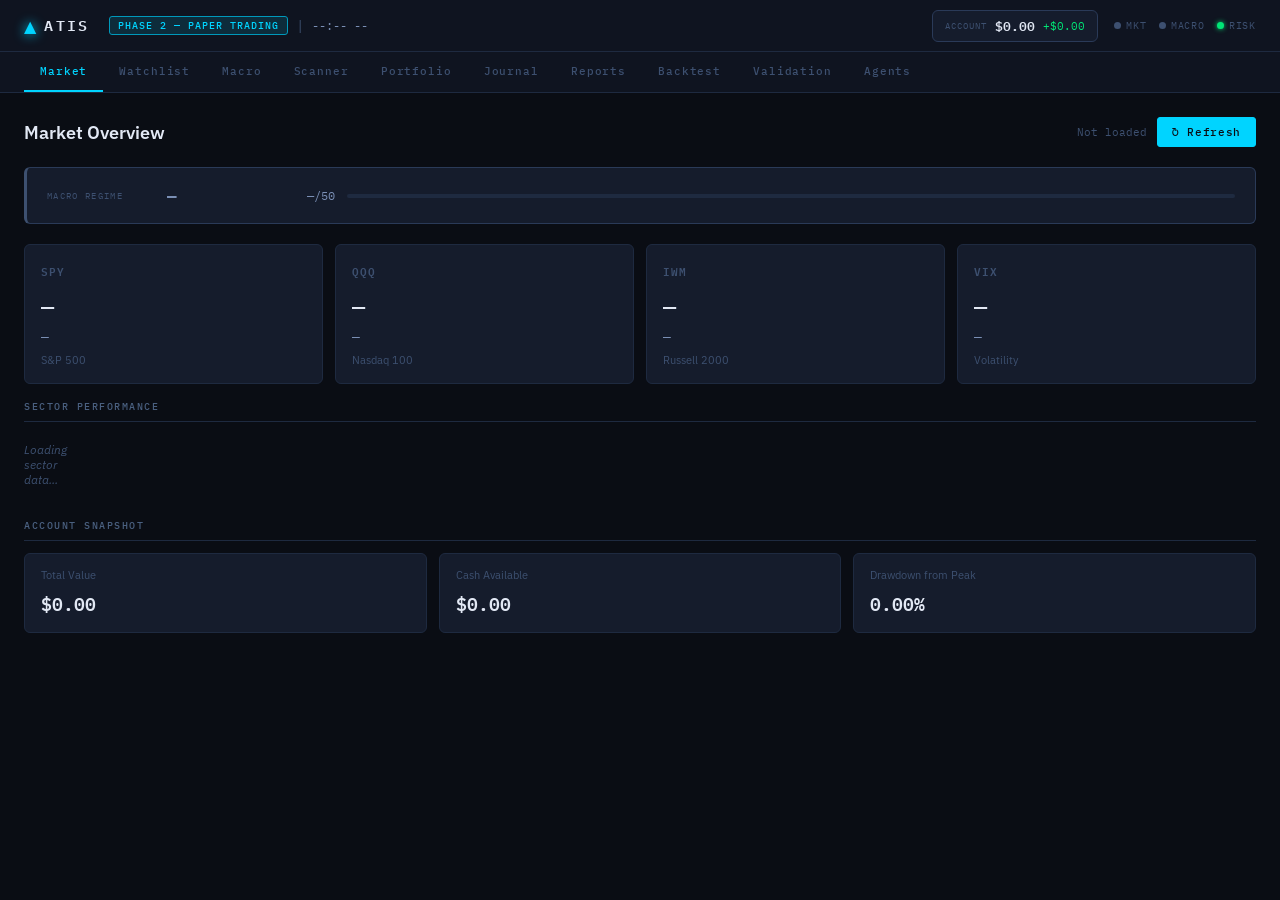
==== commit 0dcedfd2: "Update index.html" ====
--- a/index.html
+++ b/index.html
@@ -54,6 +54,7 @@
     <button class="nav-tab" data-tab="journal">Journal</button>
     <button class="nav-tab" data-tab="reports">Reports</button>
     <button class="nav-tab" data-tab="backtest">Backtest</button>
+    <button class="nav-tab" data-tab="phase5">Validation</button>
     <button class="nav-tab" data-tab="agents">Agents</button>
   </nav>
 
@@ -145,8 +146,30 @@
         <div class="panel-actions">
           <input class="input-ticker" type="text" id="tickerInput" placeholder="Add ticker (e.g. AAPL)" maxlength="6" />
           <button class="btn btn--primary" id="addTickerBtn">+ Add</button>
-        </div>
-      </div>
+          <button class="btn btn--secondary" id="bulkAddBtn">⚡ Quick Add 50</button>
+          <button class="btn btn--danger" id="clearWatchlistBtn">✕ Clear All</button>
+        </div>
+      </div>
+
+      <!-- Bulk Add Panel -->
+      <div id="bulkAddPanel" style="display:none;background:var(--bg-raised);border:1px solid var(--cyan-dim);border-radius:var(--radius-md);padding:16px;margin-bottom:16px">
+        <div style="font-family:var(--font-mono);font-size:10px;color:var(--cyan);letter-spacing:0.1em;margin-bottom:12px">⚡ QUICK ADD — CLICK PRESETS OR PASTE YOUR OWN</div>
+        <div style="display:flex;gap:8px;flex-wrap:wrap;margin-bottom:12px">
+          <button class="btn btn--secondary" onclick="Watchlist.addPreset('top50')">Top 50 Options Plays</button>
+          <button class="btn btn--secondary" onclick="Watchlist.addPreset('megacap')">Mega Cap Tech</button>
+          <button class="btn btn--secondary" onclick="Watchlist.addPreset('etfs')">Sector ETFs</button>
+          <button class="btn btn--secondary" onclick="Watchlist.addPreset('finance')">Finance</button>
+          <button class="btn btn--secondary" onclick="Watchlist.addPreset('healthcare')">Healthcare</button>
+        </div>
+        <div style="display:flex;gap:8px;align-items:center">
+          <input type="text" id="bulkTickerInput"
+            placeholder="Or paste comma-separated: AAPL, MSFT, NVDA, ..."
+            style="flex:1;background:var(--bg-surface);border:1px solid var(--border-bright);border-radius:var(--radius-sm);padding:8px 12px;font-family:var(--font-mono);font-size:12px;color:var(--text-primary)" />
+          <button class="btn btn--primary" onclick="Watchlist.addBulkFromInput()">Add</button>
+          <button class="btn btn--secondary" onclick="document.getElementById('bulkAddPanel').style.display='none'">✕</button>
+        </div>
+      </div>
+
       <div class="table-wrapper">
         <table class="data-table" id="watchlistTable">
           <thead>
@@ -161,7 +184,7 @@
             </tr>
           </thead>
           <tbody id="watchlistBody">
-            <tr class="empty-row"><td colspan="7">No tickers added. Start by adding a ticker above.</td></tr>
+            <tr class="empty-row"><td colspan="7">No tickers added. Use Quick Add 50 to get started.</td></tr>
           </tbody>
         </table>
       </div>
@@ -581,23 +604,142 @@
     <!-- TAB: BACKTEST -->
     <section class="tab-panel" id="tab-backtest">
       <div class="panel-header">
-        <h2 class="panel-title">Backtesting</h2>
+        <h2 class="panel-title">Backtesting Engine</h2>
         <div class="panel-actions">
-          <span class="phase-note">Engine active in Phase 4</span>
-        </div>
-      </div>
-      <div class="coming-soon-block">
-        <div class="coming-soon-icon">◈</div>
-        <div class="coming-soon-title">Backtesting Engine</div>
-        <div class="coming-soon-text">Historical simulation engine with walk-forward validation and Monte Carlo testing. Built in Phase 4 after the agent framework is operational.</div>
-        <div class="coming-soon-phases">
-          <span class="phase-chip phase-chip--active">Phase 1: Data ←</span>
-          <span class="phase-chip">Phase 2: Portfolio</span>
-          <span class="phase-chip">Phase 3: Agents</span>
-          <span class="phase-chip">Phase 4: Backtest</span>
-        </div>
-      </div>
+          <span class="phase-badge" style="background:rgba(0,230,118,0.1);border-color:var(--green);color:var(--green)">PHASE 4 — LIVE</span>
+        </div>
+      </div>
+
+      <!-- Controls -->
+      <div class="bt-controls">
+        <div class="bt-controls-grid">
+          <div class="form-group">
+            <label>Strategy</label>
+            <select id="backtestStrategy"></select>
+          </div>
+          <div class="form-group">
+            <label>Start Date</label>
+            <input type="date" id="backtestStart" value="2022-01-01" />
+          </div>
+          <div class="form-group">
+            <label>End Date</label>
+            <input type="date" id="backtestEnd" value="2024-12-31" />
+          </div>
+          <div class="form-group">
+            <label>Saved Backtests</label>
+            <select id="savedBacktests"></select>
+          </div>
+        </div>
+        <div class="bt-strategy-desc" id="strategyDesc"></div>
+        <div class="bt-controls-footer">
+          <button class="btn btn--primary" id="runBacktestBtn">▶ Run Backtest</button>
+          <span class="bt-note">Uses your watchlist tickers (max 5). Requires historical data from Worker.</span>
+        </div>
+      </div>
+
+      <!-- Progress -->
+      <div class="bt-progress" id="backtestProgress" style="display:none">
+        <div class="bt-progress-bar-wrap">
+          <div class="bt-progress-bar" id="backtestProgressBar" style="width:0%"></div>
+        </div>
+        <div class="bt-progress-text" id="backtestProgressText">Starting...</div>
+      </div>
+
+      <!-- Results -->
+      <div id="backtestResultsArea"></div>
+
     </section>
+
+    <!-- TAB: PHASE 5 VALIDATION -->
+    <section class="tab-panel" id="tab-phase5">
+      <div class="panel-header">
+        <h2 class="panel-title">Phase 5 — Validation</h2>
+        <div class="panel-actions">
+          <span class="phase-badge" style="background:rgba(0,230,118,0.1);border-color:var(--green);color:var(--green)">90-DAY PAPER VALIDATION</span>
+        </div>
+      </div>
+
+      <!-- Progress Dashboard -->
+      <div id="phase5Progress"></div>
+
+      <!-- Open Paper Options Trades -->
+      <div class="section-block" style="margin-top:20px">
+        <div class="section-label">OPEN PAPER OPTIONS POSITIONS</div>
+        <div class="table-wrapper">
+          <table class="data-table">
+            <thead>
+              <tr>
+                <th>ID</th><th>Ticker</th><th>Type</th><th>Strike</th>
+                <th>Expiry</th><th>DTE</th><th>Qty</th><th>Entry $</th>
+                <th>Current $</th><th>Unreal. P&L</th><th>Action</th>
+              </tr>
+            </thead>
+            <tbody id="phase5OpenTrades">
+              <tr class="empty-row"><td colspan="11">No open paper trades.</td></tr>
+            </tbody>
+          </table>
+        </div>
+      </div>
+
+      <!-- Trade History -->
+      <div class="section-block">
+        <div class="section-label">PAPER OPTIONS HISTORY</div>
+        <div class="table-wrapper">
+          <table class="data-table">
+            <thead>
+              <tr>
+                <th>ID</th><th>Date</th><th>Ticker</th><th>Type</th>
+                <th>Contract</th><th>Qty</th><th>Entry → Exit</th>
+                <th>P&L $</th><th>P&L %</th><th>Result</th>
+              </tr>
+            </thead>
+            <tbody id="phase5History">
+              <tr class="empty-row"><td colspan="10">No closed paper trades yet.</td></tr>
+            </tbody>
+          </table>
+        </div>
+      </div>
+    </section>
+
+    <!-- MODAL: Close Paper Options Trade -->
+    <div class="modal-overlay" id="closeOptModal" style="display:none">
+      <div class="modal" style="max-width:420px">
+        <div class="modal-header">
+          <h3>Close Paper Trade</h3>
+          <button class="modal-close" id="closeOptModalClose">✕</button>
+        </div>
+        <div class="modal-body">
+          <div class="pt-summary" style="margin-bottom:16px">
+            <div class="pt-field"><span class="pt-label">CONTRACT</span><span class="pt-val" id="closeOptTicker">—</span></div>
+            <div class="pt-field"><span class="pt-label">ENTRY PREMIUM</span><span class="pt-val" id="closeOptEntry">—</span></div>
+            <div class="pt-field"><span class="pt-label">TOTAL COST</span><span class="pt-val" id="closeOptCost">—</span></div>
+          </div>
+          <div class="form-grid">
+            <div class="form-group">
+              <label>Exit Premium (per share)</label>
+              <input type="number" id="closeOptExitPremium" placeholder="0.00" step="0.01" />
+            </div>
+            <div class="form-group">
+              <label>Exit Reason</label>
+              <select id="closeOptReason">
+                <option value="target_hit">Target Hit</option>
+                <option value="stop_hit">Stop Hit</option>
+                <option value="manual">Manual Close</option>
+                <option value="expired">Expired</option>
+              </select>
+            </div>
+            <div class="form-group form-group--full">
+              <label>Lessons Learned</label>
+              <textarea id="closeOptLessons" placeholder="What did this trade teach you?" rows="2"></textarea>
+            </div>
+          </div>
+        </div>
+        <div class="modal-footer">
+          <button class="btn btn--secondary" onclick="Phase5UI.hideCloseModal()">Cancel</button>
+          <button class="btn btn--primary" id="closeOptConfirmBtn">Confirm Close</button>
+        </div>
+      </div>
+    </div>
 
     <!-- TAB: AGENTS -->
     <section class="tab-panel" id="tab-agents">
@@ -864,9 +1006,14 @@
   <script src="js/options-scanner.js"></script>
   <script src="js/robinhood-sync.js"></script>
   <script src="js/agent-prompts.js"></script>
+  <script src="js/agent-prompts-p4.js"></script>
   <script src="js/pipeline.js"></script>
   <script src="js/agent-ui.js"></script>
   <script src="js/scanner.js"></script>
+  <script src="js/phase5.js"></script>
+  <script src="js/phase5-ui.js"></script>
+  <script src="js/backtest.js"></script>
+  <script src="js/backtest-ui.js"></script>
   <script src="js/dashboard.js"></script>
   <script src="js/watchlist.js"></script>
   <script src="js/macro.js"></script>
--- a/css/styles.css
+++ b/css/styles.css
@@ -1,4 +1,4 @@
-:root{--bg-base:#0a0d14;--bg-surface:#0f1420;--bg-raised:#151c2c;--bg-hover:#1a2235;--bg-active:#1e2840;--border:#1e2a40;--border-bright:#2a3a58;--text-primary:#e2e8f4;--text-secondary:#7a8fb5;--text-muted:#3d5070;--text-label:#4a6080;--cyan:#00d4ff;--cyan-dim:#0099bb;--cyan-glow:rgba(0,212,255,0.12);--green:#00e676;--green-dim:#00a854;--red:#ff3d57;--red-dim:#cc1f36;--amber:#ffc107;--amber-dim:#b38600;--regime-on:#00e676;--regime-neutral:#ffc107;--regime-off:#ff3d57;--font-mono:'IBM Plex Mono','Courier New',monospace;--font-sans:'IBM Plex Sans',system-ui,sans-serif;--radius-sm:3px;--radius-md:6px;--radius-lg:10px;--transition:150ms ease}
+:root{--bg-base:#0a0d14;--bg-surface:#0f1420;--bg-raised:#151c2c;--bg-hover:#1a2235;--bg-active:#1e2840;--border:#1e2a40;--border-bright:#2a3a58;--text-primary:#e2e8f4;--text-secondary:#7a8fb5;--text-muted:#3d5070;--text-label:#4a6080;--cyan:#00d4ff;--cyan-dim:#0099bb;--cyan-glow:rgba(0,212,255,0.12);--green:#00e676;--green-dim:#00a854;--red:#ff3d57;--red-dim:#cc1f36;--amber:#ffc107;--amber-dim:#b38600;--font-mono:'IBM Plex Mono','Courier New',monospace;--font-sans:'IBM Plex Sans',system-ui,sans-serif;--radius-sm:3px;--radius-md:6px;--radius-lg:10px;--transition:150ms ease}
 *,*::before,*::after{box-sizing:border-box;margin:0;padding:0}
 html{font-size:14px;background:var(--bg-base);color:var(--text-primary)}
 body{font-family:var(--font-sans);min-height:100vh;display:flex;flex-direction:column}
@@ -255,3 +255,132 @@
 .pt-cost-note{font-size:11px;color:var(--text-muted);font-style:italic}
 .form-static{font-family:var(--font-mono);font-size:13px;color:var(--green);padding:8px 0}
 @media(max-width:700px){.scan-contracts-grid{grid-template-columns:1fr}.scan-contract-col{border-right:none;border-bottom:1px solid var(--border)}.paper-banner{flex-wrap:wrap;gap:12px}.pt-row{flex-wrap:wrap}}
+.pipeline-controls{display:flex;align-items:center;gap:16px;margin-bottom:20px}
+.pipeline-run-btn{font-size:13px;padding:10px 24px}
+.pipeline-desc{font-family:var(--font-mono);font-size:11px;color:var(--text-muted)}
+.pipeline-idle{display:flex;flex-direction:column;align-items:center;justify-content:center;padding:60px 24px;text-align:center;border:1px dashed var(--border-bright);border-radius:var(--radius-lg)}
+.pipeline-idle-icon{font-size:32px;color:var(--cyan-dim);margin-bottom:16px;filter:drop-shadow(0 0 8px var(--cyan))}
+.pipeline-idle-text{font-size:13px;color:var(--text-muted);max-width:400px;line-height:1.6}
+.pipeline-header{display:flex;align-items:center;gap:16px;padding:12px 16px;background:var(--bg-raised);border:1px solid var(--border-bright);border-radius:var(--radius-md);margin-bottom:12px}
+.pipeline-title{font-family:var(--font-mono);font-size:11px;font-weight:600;letter-spacing:0.12em;color:var(--cyan)}
+.pipeline-scan-id{font-family:var(--font-mono);font-size:11px;color:var(--text-muted)}
+.pipeline-time{font-family:var(--font-mono);font-size:11px;color:var(--amber);margin-left:auto}
+.pipeline-steps{display:flex;flex-direction:column;gap:6px;margin-bottom:16px}
+.pipeline-step{display:grid;grid-template-columns:36px 1fr 32px;align-items:center;gap:12px;padding:10px 14px;background:var(--bg-raised);border:1px solid var(--border);border-radius:var(--radius-sm);transition:all var(--transition)}
+.pipeline-step.step--running{border-color:var(--amber);background:rgba(255,193,7,0.04)}
+.pipeline-step.step--complete{border-color:var(--green-dim);background:rgba(0,230,118,0.04)}
+.pipeline-step.step--rejected{border-color:var(--red-dim);background:rgba(255,61,87,0.04)}
+.step-num{font-family:var(--font-mono);font-size:10px;font-weight:600;color:var(--text-muted);text-align:center;width:28px;height:28px;border:1px solid var(--border);border-radius:var(--radius-sm);display:flex;align-items:center;justify-content:center}
+.step--running .step-num{border-color:var(--amber);color:var(--amber)}
+.step--complete .step-num{border-color:var(--green);color:var(--green)}
+.step--rejected .step-num{border-color:var(--red);color:var(--red)}
+.step-body{display:flex;flex-direction:column;gap:2px}
+.step-name{font-family:var(--font-mono);font-size:11px;font-weight:600;color:var(--text-secondary)}
+.step--running .step-name{color:var(--amber)}
+.step--complete .step-name{color:var(--green)}
+.step--rejected .step-name{color:var(--red)}
+.step-status{font-size:11px;color:var(--text-muted)}
+.step-indicator{display:flex;align-items:center;justify-content:center}
+.step-check{color:var(--green);font-size:14px;font-weight:600}
+.step-reject{color:var(--red);font-size:14px;font-weight:600}
+.approval-gate{background:var(--bg-raised);border:1px solid var(--border-bright);border-radius:var(--radius-lg);overflow:hidden;margin-top:16px}
+.approval-header{padding:16px 20px;background:var(--bg-surface);border-bottom:1px solid var(--border);display:flex;align-items:center;gap:16px;flex-wrap:wrap}
+.approval-badge{font-family:var(--font-mono);font-size:10px;font-weight:600;letter-spacing:0.1em;padding:4px 10px;border-radius:var(--radius-sm)}
+.badge--high{background:rgba(0,230,118,0.1);border:1px solid var(--green-dim);color:var(--green)}
+.badge--qualified{background:rgba(0,212,255,0.1);border:1px solid var(--cyan-dim);color:var(--cyan)}
+.badge--monitor{background:rgba(255,193,7,0.1);border:1px solid var(--amber-dim);color:var(--amber)}
+.approval-score{font-family:var(--font-mono);font-size:24px;font-weight:600}
+.approval-title{font-family:var(--font-mono);font-size:13px;font-weight:600;color:var(--text-primary)}
+.approval-scores{padding:16px 20px;border-bottom:1px solid var(--border);display:flex;flex-direction:column;gap:8px}
+.approval-score-row{display:grid;grid-template-columns:120px 1fr 50px;align-items:center;gap:12px}
+.approval-score-label{font-size:11px;color:var(--text-muted)}
+.approval-score-bar-wrap{height:4px;background:var(--border);border-radius:2px;overflow:hidden}
+.approval-score-bar-fill{height:100%;border-radius:2px;transition:width 600ms ease}
+.approval-score-num{font-family:var(--font-mono);font-size:11px;color:var(--text-secondary);text-align:right}
+.trade-alert-grid{display:grid;grid-template-columns:repeat(4,1fr);gap:12px;padding:16px 20px;border-bottom:1px solid var(--border)}
+.alert-field{display:flex;flex-direction:column;gap:4px}
+.alert-label{font-family:var(--font-mono);font-size:9px;letter-spacing:0.1em;color:var(--text-muted)}
+.alert-val{font-family:var(--font-mono);font-size:13px;font-weight:600;color:var(--text-primary)}
+.alert-section{padding:12px 20px;border-bottom:1px solid var(--border)}
+.alert-section-label{font-family:var(--font-mono);font-size:9px;letter-spacing:0.12em;color:var(--text-muted);margin-bottom:6px}
+.alert-section-text{font-size:13px;color:var(--text-secondary);line-height:1.6}
+.negative-text{color:var(--red)!important}
+.approval-actions{display:flex;gap:12px;padding:16px 20px;justify-content:flex-end}
+.approval-btn-approve{font-size:13px;padding:10px 28px}
+.approval-btn-decline{font-size:13px;padding:10px 20px}
+.approval-warning{padding:0 20px 16px;font-family:var(--font-mono);font-size:11px;color:var(--amber);text-align:right}
+.pipeline-complete-block{display:flex;flex-direction:column;align-items:center;padding:40px 24px;text-align:center}
+.complete-icon{font-size:32px;margin-bottom:12px}
+.complete-title{font-family:var(--font-mono);font-size:14px;font-weight:600;color:var(--text-primary);margin-bottom:8px}
+.complete-msg{font-size:13px;color:var(--text-muted);max-width:400px;line-height:1.6;margin-bottom:20px}
+.pipeline-error-block{padding:20px;background:rgba(255,61,87,0.05);border:1px solid var(--red-dim);border-radius:var(--radius-md);margin-top:12px}
+.pipeline-error-title{font-family:var(--font-mono);font-size:12px;font-weight:600;color:var(--red);margin-bottom:8px}
+.pipeline-error-msg{font-family:var(--font-mono);font-size:11px;color:var(--text-secondary);margin-bottom:8px}
+.pipeline-error-hint{font-size:11px;color:var(--text-muted)}
+@media(max-width:700px){.trade-alert-grid{grid-template-columns:repeat(2,1fr)}.approval-header{flex-direction:column;align-items:flex-start}}
+.bt-controls{background:var(--bg-raised);border:1px solid var(--border);border-radius:var(--radius-md);padding:20px;margin-bottom:20px}
+.bt-controls-grid{display:grid;grid-template-columns:repeat(4,1fr);gap:14px;margin-bottom:12px}
+.bt-strategy-desc{font-family:var(--font-mono);font-size:11px;color:var(--text-muted);margin-bottom:12px;padding:8px 12px;background:var(--bg-surface);border-radius:var(--radius-sm);border-left:2px solid var(--cyan)}
+.bt-controls-footer{display:flex;align-items:center;gap:14px}
+.bt-note{font-family:var(--font-mono);font-size:10px;color:var(--text-muted)}
+.bt-progress{margin-bottom:16px}
+.bt-progress-bar-wrap{height:6px;background:var(--border);border-radius:3px;overflow:hidden;margin-bottom:6px}
+.bt-progress-bar{height:100%;background:var(--cyan);border-radius:3px;transition:width 300ms ease}
+.bt-progress-text{font-family:var(--font-mono);font-size:11px;color:var(--text-muted)}
+.bt-results{display:flex;flex-direction:column;gap:16px}
+.bt-header{padding:16px;background:var(--bg-raised);border:1px solid var(--border-bright);border-radius:var(--radius-md)}
+.bt-title{font-family:var(--font-mono);font-size:16px;font-weight:600;color:var(--text-primary);margin-bottom:4px}
+.bt-subtitle{font-size:12px;color:var(--text-muted)}
+.bt-metrics-grid{display:grid;grid-template-columns:repeat(4,1fr);gap:10px}
+.bt-metric{background:var(--bg-raised);border:1px solid var(--border);border-radius:var(--radius-sm);padding:12px}
+.bt-metric-label{font-family:var(--font-mono);font-size:9px;letter-spacing:0.1em;color:var(--text-muted);margin-bottom:4px}
+.bt-metric-value{font-family:var(--font-mono);font-size:18px;font-weight:600;color:var(--text-primary);margin-bottom:2px}
+.bt-metric-sub{font-family:var(--font-mono);font-size:10px;color:var(--text-muted)}
+.bt-section{background:var(--bg-raised);border:1px solid var(--border);border-radius:var(--radius-md);padding:16px}
+.bt-section-title{font-family:var(--font-mono);font-size:10px;font-weight:600;letter-spacing:0.12em;color:var(--text-muted);margin-bottom:12px;padding-bottom:8px;border-bottom:1px solid var(--border)}
+.bt-validation-grid{display:flex;flex-direction:column;gap:6px;margin-bottom:12px}
+.bt-val-row{display:grid;grid-template-columns:1fr 100px 30px;align-items:center;gap:12px;padding:6px 0;border-bottom:1px solid var(--border)}
+.bt-val-row:last-child{border-bottom:none}
+.bt-val-label{font-size:12px;color:var(--text-secondary)}
+.bt-val-result{font-family:var(--font-mono);font-size:12px;color:var(--text-primary);text-align:right}
+.bt-verdict{font-family:var(--font-mono);font-size:12px;font-weight:600;letter-spacing:0.1em;text-align:center;padding:8px;border-radius:var(--radius-sm);margin-top:8px}
+.verdict--pass{background:rgba(0,230,118,0.1);color:var(--green);border:1px solid var(--green-dim)}
+.verdict--warn{background:rgba(255,193,7,0.1);color:var(--amber);border:1px solid var(--amber-dim)}
+.verdict--fail{background:rgba(255,61,87,0.1);color:var(--red);border:1px solid var(--red-dim)}
+.bt-oos-grid{display:grid;grid-template-columns:repeat(4,1fr);gap:10px}
+.bt-oos-item{display:flex;flex-direction:column;gap:4px;padding:10px;background:var(--bg-surface);border-radius:var(--radius-sm)}
+.bt-oos-label{font-family:var(--font-mono);font-size:9px;color:var(--text-muted)}
+.bt-oos-val{font-family:var(--font-mono);font-size:14px;font-weight:600;color:var(--text-primary)}
+.bt-mc-grid{display:grid;grid-template-columns:repeat(4,1fr);gap:10px;margin-bottom:12px}
+.bt-error{padding:20px;text-align:center;color:var(--red);font-family:var(--font-mono);font-size:12px;background:rgba(255,61,87,0.05);border:1px solid var(--red-dim);border-radius:var(--radius-md)}
+@media(max-width:900px){.bt-controls-grid{grid-template-columns:repeat(2,1fr)}.bt-metrics-grid{grid-template-columns:repeat(2,1fr)}.bt-oos-grid,.bt-mc-grid{grid-template-columns:repeat(2,1fr)}}
+@media(max-width:600px){.bt-controls-grid{grid-template-columns:1fr}.bt-metrics-grid{grid-template-columns:1fr 1fr}}
+.p5-header{background:var(--bg-raised);border:1px solid var(--border-bright);border-radius:var(--radius-md);padding:16px 20px;margin-bottom:16px}
+.p5-title{font-family:var(--font-mono);font-size:14px;font-weight:600;color:var(--text-primary);margin-bottom:4px}
+.p5-subtitle{font-size:12px;color:var(--text-muted)}
+.p5-progress-grid{display:flex;flex-direction:column;gap:12px;margin-bottom:16px}
+.p5-progress-item{background:var(--bg-raised);border:1px solid var(--border);border-radius:var(--radius-sm);padding:12px 16px}
+.p5-progress-label{display:flex;justify-content:space-between;font-family:var(--font-mono);font-size:11px;color:var(--text-muted);margin-bottom:8px}
+.p5-bar-wrap{height:6px;background:var(--border);border-radius:3px;overflow:hidden}
+.p5-bar-fill{height:100%;border-radius:3px;transition:width 600ms ease}
+.p5-stats-row{display:grid;grid-template-columns:repeat(5,1fr);gap:10px;margin-bottom:16px}
+.p5-stat{background:var(--bg-raised);border:1px solid var(--border);border-radius:var(--radius-sm);padding:12px;text-align:center}
+.p5-stat-label{font-family:var(--font-mono);font-size:9px;letter-spacing:0.1em;color:var(--text-muted);margin-bottom:4px}
+.p5-stat-value{font-family:var(--font-mono);font-size:18px;font-weight:600;color:var(--text-primary)}
+.p5-checklist{background:var(--bg-raised);border:1px solid var(--border);border-radius:var(--radius-md);padding:16px;margin-bottom:12px}
+.p5-checklist-title{font-family:var(--font-mono);font-size:10px;letter-spacing:0.12em;color:var(--text-muted);margin-bottom:10px;padding-bottom:8px;border-bottom:1px solid var(--border)}
+.p5-req-row{display:grid;grid-template-columns:24px 1fr 80px;align-items:center;gap:10px;padding:7px 0;border-bottom:1px solid var(--border)}
+.p5-req-row:last-child{border-bottom:none}
+.p5-req-icon{font-size:14px;text-align:center}
+.p5-req-label{font-size:12px;color:var(--text-secondary)}
+.p5-req-value{font-family:var(--font-mono);font-size:12px;color:var(--text-muted);text-align:right}
+.p5-unlocked{background:rgba(0,230,118,0.08);border:1px solid var(--green-dim);border-radius:var(--radius-md);padding:14px;text-align:center;font-family:var(--font-mono);font-size:12px;color:var(--green);margin-bottom:12px}
+.p5-locked{background:rgba(0,0,0,0.2);border:1px solid var(--border);border-radius:var(--radius-md);padding:14px;text-align:center;font-family:var(--font-mono);font-size:12px;color:var(--text-muted);margin-bottom:12px}
+.p5-checkpoints{display:grid;grid-template-columns:repeat(3,1fr);gap:10px}
+.p5-checkpoint{background:var(--bg-raised);border:1px solid var(--border);border-radius:var(--radius-sm);padding:12px;text-align:center}
+.p5-checkpoint--reached{border-color:var(--green-dim);background:rgba(0,230,118,0.04)}
+.p5-checkpoint-icon{font-size:20px;margin-bottom:6px;color:var(--text-muted)}
+.p5-checkpoint--reached .p5-checkpoint-icon{color:var(--green)}
+.p5-checkpoint-label{font-family:var(--font-mono);font-size:11px;color:var(--text-secondary);margin-bottom:3px}
+.p5-checkpoint-date{font-family:var(--font-mono);font-size:10px;color:var(--text-muted)}
+@media(max-width:700px){.p5-stats-row{grid-template-columns:repeat(3,1fr)}.p5-checkpoints{grid-template-columns:1fr}}
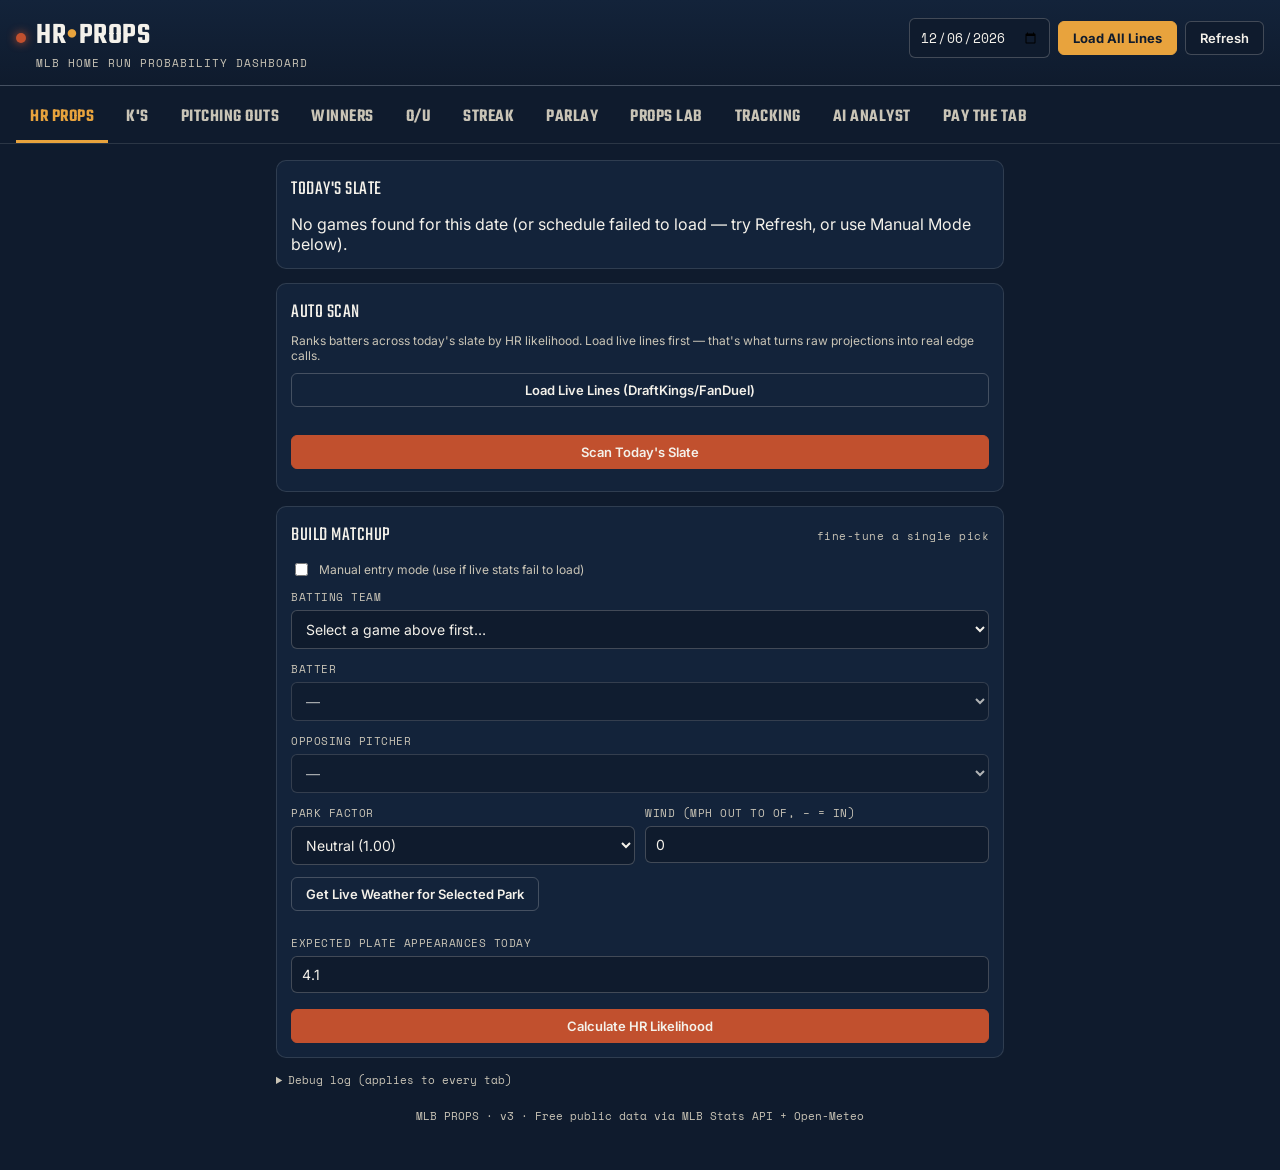
==== commit c5a34242: "Update index.html" ====
--- a/index.html
+++ b/index.html
@@ -1,1026 +1,6475 @@
 <!DOCTYPE html>
 <html lang="en">
 <head>
-  <meta charset="UTF-8" />
-  <meta name="viewport" content="width=device-width, initial-scale=1.0" />
-  <title>ATIS — Autonomous Trading Intelligence System</title>
-  <link rel="stylesheet" href="css/styles.css" />
-  <link rel="preconnect" href="https://fonts.googleapis.com" />
-  <link rel="preconnect" href="https://fonts.gstatic.com" crossorigin />
-  <link href="https://fonts.googleapis.com/css2?family=IBM+Plex+Mono:wght@400;500;600&family=IBM+Plex+Sans:wght@300;400;500;600&display=swap" rel="stylesheet" />
+<meta charset="UTF-8">
+<meta name="viewport" content="width=device-width, initial-scale=1.0">
+<title>MLB Home Run Props</title>
+<link rel="preconnect" href="https://fonts.googleapis.com">
+<link rel="preconnect" href="https://fonts.gstatic.com" crossorigin>
+<link href="https://fonts.googleapis.com/css2?family=Teko:wght@500;600;700&family=Space+Mono:wght@400;700&family=Inter:wght@400;500;600;700&display=swap" rel="stylesheet">
+<style>
+  :root{
+    --ink:#0F1B2D; --ink-2:#13233A; --turf:#16352B; --turf-2:#1F4A3A;
+    --chalk:#F4F1EA; --chalk-dim:#C9C4B6; --clay:#C1502E; --clay-2:#E06A45;
+    --mustard:#E8A33D; --cold:#4A6FA5; --line:rgba(244,241,234,0.12); --line-strong:rgba(244,241,234,0.22);
+    --mono:'Space Mono',monospace; --display:'Teko',sans-serif; --body:'Inter',sans-serif;
+  }
+  *{box-sizing:border-box;}
+  body{margin:0;background:var(--ink);color:var(--chalk);font-family:var(--body);-webkit-font-smoothing:antialiased;}
+  ::selection{background:var(--mustard);color:var(--ink);}
+
+  header{background:linear-gradient(180deg, var(--ink-2) 0%, var(--ink) 100%); border-bottom:1px solid var(--line-strong); padding:18px 16px 14px; position:sticky; top:0; z-index:50;}
+  .header-row{display:flex; align-items:baseline; justify-content:space-between; gap:12px; flex-wrap:wrap;}
+  .brand{display:flex; align-items:baseline; gap:10px;}
+  .brand .dot{width:10px;height:10px;border-radius:50%;background:var(--clay);box-shadow:0 0 10px var(--clay);}
+  h1{font-family:var(--display); font-weight:600; letter-spacing:0.5px; font-size:30px; margin:0; line-height:1; color:var(--chalk); text-transform:uppercase;}
+  h1 span{color:var(--mustard);}
+  .sub{font-family:var(--mono); font-size:11px; color:var(--chalk-dim); letter-spacing:1px; text-transform:uppercase; margin-top:4px;}
+  .header-controls{display:flex; gap:8px; align-items:center;}
+  input[type="date"]{background:var(--ink); border:1px solid var(--line-strong); color:var(--chalk); font-family:var(--mono); font-size:13px; padding:8px 10px; border-radius:6px;}
+  button{font-family:var(--body); font-weight:600; font-size:13px; cursor:pointer; border-radius:6px; border:1px solid var(--line-strong); background:var(--ink); color:var(--chalk); padding:8px 14px; transition:all .15s ease;}
+  button:hover{border-color:var(--mustard); color:var(--mustard);}
+  button.primary{background:var(--clay); border-color:var(--clay); color:var(--chalk);}
+  button.primary:hover{background:var(--clay-2); border-color:var(--clay-2); color:var(--chalk);}
+  button.ghost{background:transparent;}
+  button:disabled{opacity:0.4; cursor:not-allowed;}
+
+  nav.tabs{display:flex; gap:4px; padding:10px 16px 0; overflow-x:auto; background:var(--ink); border-bottom:1px solid var(--line);}
+  .tab-btn{font-family:var(--display); font-size:18px; letter-spacing:0.5px; text-transform:uppercase; background:none; border:none; border-bottom:3px solid transparent; color:var(--chalk-dim); padding:8px 14px 10px; white-space:nowrap; border-radius:0;}
+  .tab-btn:hover{color:var(--chalk); border-color:var(--line-strong);}
+  .tab-btn.active{color:var(--mustard); border-color:var(--mustard);}
+  .tab-btn.soon{opacity:0.45;}
+  .tab-btn.soon:hover{color:var(--chalk-dim); border-color:transparent;}
+
+  main{padding:16px; max-width:760px; margin:0 auto;}
+  .panel{background:var(--ink-2); border:1px solid var(--line); border-radius:10px; padding:14px; margin-bottom:14px;}
+  .panel-title{font-family:var(--display); font-size:20px; letter-spacing:0.5px; text-transform:uppercase; color:var(--chalk); margin:0 0 10px; display:flex; align-items:center; justify-content:space-between; flex-wrap:wrap; gap:6px;}
+  .panel-title small{font-family:var(--mono); font-size:11px; color:var(--chalk-dim); text-transform:none;}
+  .panel-desc{font-size:12px; color:var(--chalk-dim); margin:-4px 0 10px;}
+
+  .soon-panel{text-align:center; padding:40px 16px; color:var(--chalk-dim);}
+  .soon-panel .big{font-family:var(--display); font-size:34px; color:var(--chalk-dim); text-transform:uppercase;}
+
+  .game-card{background:var(--turf); border:1px solid var(--line); border-radius:8px; padding:12px; margin-bottom:8px; cursor:pointer; transition:all .15s ease; display:flex; justify-content:space-between; align-items:center; gap:10px;}
+  .game-card:hover{border-color:var(--mustard);}
+  .game-card.selected{border-color:var(--mustard); background:var(--turf-2);}
+  .game-matchup{font-family:var(--mono); font-size:14px; font-weight:700;}
+  .game-meta{font-size:11px; color:var(--chalk-dim); margin-top:3px;}
+  .badge-col{display:flex; flex-direction:column; gap:4px; align-items:flex-end;}
+  .park-badge{font-family:var(--mono); font-size:11px; padding:3px 8px; border-radius:20px; border:1px solid var(--line-strong); white-space:nowrap;}
+  .park-hot{color:var(--clay-2); border-color:var(--clay-2);}
+  .park-neutral{color:var(--chalk-dim);}
+  .park-cold{color:var(--cold); border-color:var(--cold);}
+  .dome-badge{font-family:var(--mono); font-size:10px; padding:2px 7px; border-radius:20px; border:1px solid var(--line); color:var(--chalk-dim);}
+
+  .field-row{margin-bottom:12px;}
+  .field-row label{display:block; font-family:var(--mono); font-size:11px; text-transform:uppercase; letter-spacing:0.5px; color:var(--chalk-dim); margin-bottom:5px;}
+  select, .field-row input[type="number"], .field-row input[type="text"]{width:100%; background:var(--ink); border:1px solid var(--line-strong); color:var(--chalk); font-family:var(--body); font-size:14px; padding:9px 10px; border-radius:6px;}
+  .two-col{display:grid; grid-template-columns:1fr 1fr; gap:10px;}
+  .toggle-row{display:flex; align-items:center; gap:8px; font-size:12px; color:var(--chalk-dim); margin-bottom:10px;}
+  .toggle-row input{accent-color:var(--mustard);}
+  .weather-line{font-family:var(--mono); font-size:11px; color:var(--chalk-dim); margin:-6px 0 10px; min-height:14px;}
+
+  .readout{background:var(--ink); border:1px solid var(--line-strong); border-radius:10px; padding:18px; text-align:center; margin-top:6px;}
+  .readout-label{font-family:var(--mono); font-size:11px; letter-spacing:2px; color:var(--chalk-dim); text-transform:uppercase;}
+  .readout-number{font-family:var(--mono); font-size:52px; font-weight:700; line-height:1.1; margin:6px 0; letter-spacing:1px;}
+  .readout-bar-track{height:10px; background:rgba(244,241,234,0.08); border-radius:6px; overflow:hidden; margin:10px 0 6px;}
+  .readout-bar-fill{height:100%; border-radius:6px; transition:width .4s ease;}
+  .readout-tag{display:inline-block; font-family:var(--display); font-size:18px; letter-spacing:1px; text-transform:uppercase; padding:3px 14px; border-radius:20px; margin-top:6px;}
+  .stat-grid{display:grid; grid-template-columns:1fr 1fr; gap:8px; margin-top:14px;}
+  .stat-box{background:var(--ink); border:1px solid var(--line); border-radius:6px; padding:8px 10px;}
+  .stat-box .k{font-family:var(--mono); font-size:10px; color:var(--chalk-dim); text-transform:uppercase;}
+  .stat-box .v{font-family:var(--mono); font-size:15px; font-weight:700; margin-top:2px;}
+
+  .dual-readout{display:flex; gap:10px; margin-top:6px;}
+  .team-prob-box{flex:1; background:var(--ink); border:1px solid var(--line-strong); border-radius:10px; padding:14px; text-align:center;}
+  .team-prob-box .tname{font-family:var(--mono); font-size:11px; color:var(--chalk-dim); text-transform:uppercase; letter-spacing:1px;}
+  .team-prob-box .tprob{font-family:var(--mono); font-size:34px; font-weight:700; margin:6px 0 0;}
+  .type-chip{font-family:var(--mono); font-size:10px; padding:2px 6px; border-radius:4px; border:1px solid var(--line-strong); color:var(--chalk-dim); margin-right:6px; text-transform:uppercase;}
+
+  .odds-status{font-family:var(--mono); font-size:11px; color:var(--chalk-dim); margin-top:6px; min-height:14px;}
+  .edge-pill{display:inline-block; font-family:var(--mono); font-size:12px; font-weight:700; padding:3px 10px; border-radius:14px; margin-top:4px;}
+  .edge-take{background:rgba(124,198,138,0.15); color:#7CC68A; border:1px solid #7CC68A;}
+  .edge-pass{background:rgba(74,111,165,0.15); color:var(--cold); border:1px solid var(--cold);}
+  .edge-close{background:rgba(232,163,61,0.12); color:var(--mustard); border:1px solid var(--mustard);}
+  .best-bet-card{background:linear-gradient(135deg, rgba(193,80,46,0.18), rgba(232,163,61,0.10)); border:1px solid var(--mustard); border-radius:10px; padding:12px; margin-bottom:10px;}
+  .best-bet-label{font-family:var(--mono); font-size:10px; letter-spacing:1px; color:var(--mustard); text-transform:uppercase;}
+  .best-bet-name{font-family:var(--display); font-size:22px; text-transform:uppercase; color:var(--chalk); margin:4px 0 2px;}
+  .best-bet-meta{font-family:var(--mono); font-size:12px; color:var(--chalk-dim);}
+
+  .parlay-leg-row{display:flex; justify-content:space-between; align-items:center; gap:8px; padding:10px; border-bottom:1px solid var(--line);}
+  .parlay-leg-row:last-child{border-bottom:none;}
+  .parlay-leg-main{flex:1;}
+  .parlay-leg-name{font-weight:700; font-size:13px;}
+  .parlay-leg-meta{font-family:var(--mono); font-size:11px; color:var(--chalk-dim); margin-top:2px;}
+  .parlay-summary{display:flex; gap:14px; font-family:var(--mono); font-size:12px; color:var(--chalk-dim); margin-top:10px; padding-top:10px; border-top:1px solid var(--line);}
+  .parlay-summary b{color:var(--chalk); font-size:16px; display:block;}
+
+  /* Props Lab */
+  .lab-filter-row{display:flex; gap:6px; flex-wrap:wrap; margin-bottom:10px;}
+  .lab-filter-btn{font-size:12px; padding:5px 10px; border-radius:14px;}
+  .lab-filter-btn.active{background:var(--mustard); border-color:var(--mustard); color:var(--ink);}
+  .lab-prop-row{padding:10px; border-bottom:1px solid var(--line);}
+  .lab-prop-row:last-child{border-bottom:none;}
+  .lab-prop-header{display:flex; justify-content:space-between; align-items:flex-start; gap:8px;}
+  .lab-prop-name{font-weight:700; font-size:13px;}
+  .lab-prop-meta{font-family:var(--mono); font-size:11px; color:var(--chalk-dim); margin-top:2px;}
+  .lab-prop-nums{display:flex; gap:8px; margin-top:6px; font-family:var(--mono); font-size:11px; flex-wrap:wrap;}
+  .lab-num{background:var(--ink); border:1px solid var(--line); border-radius:6px; padding:4px 8px;}
+  .lab-num span{color:var(--chalk-dim);}
+  .tier-badge{font-family:var(--mono); font-size:10px; padding:2px 7px; border-radius:4px; white-space:nowrap;}
+  .tier-strong{background:rgba(193,80,46,0.25); color:var(--clay-2); border:1px solid var(--clay-2);}
+  .tier-medium{background:rgba(232,163,61,0.15); color:var(--mustard); border:1px solid var(--mustard);}
+  .tier-small{background:rgba(244,241,234,0.08); color:var(--chalk-dim); border:1px solid var(--line-strong);}
+  .reliability-card{background:var(--ink); border:1px solid var(--line); border-radius:8px; padding:10px; margin-bottom:8px;}
+  .reliability-header{display:flex; justify-content:space-between; align-items:center; margin-bottom:6px;}
+  .reliability-title{font-family:var(--mono); font-size:12px; text-transform:uppercase;}
+  .reliability-pct{font-family:var(--mono); font-size:20px; font-weight:700;}
+  .reliability-bar-track{height:6px; background:rgba(244,241,234,0.08); border-radius:4px; overflow:hidden;}
+  .reliability-bar-fill{height:100%; border-radius:4px;}
+  .reliability-detail{font-family:var(--mono); font-size:11px; color:var(--chalk-dim); margin-top:4px;}
+
+  .roi-table{width:100%; border-collapse:collapse; font-family:var(--mono); font-size:12px; margin-top:8px;}
+  .roi-table th{text-align:left; color:var(--chalk-dim); font-size:10px; text-transform:uppercase; padding:4px 6px; border-bottom:1px solid var(--line);}
+  .roi-table td{padding:8px 6px; border-bottom:1px solid var(--line);}
+  .roi-table tr:last-child td{border-bottom:none;}
+  .roi-table .profit{color:#7CC68A; font-weight:700;}
+  .roi-table .loss{color:var(--cold); font-weight:700;}
+  .roi-table .even{color:var(--mustard);}
+  .roi-table .dim{color:var(--chalk-dim);}
+  .track-row{padding:10px; border-bottom:1px solid var(--line);}
+  .track-row:last-child{border-bottom:none;}
+  .track-name{font-weight:700; font-size:13px;}
+  .track-meta{font-family:var(--mono); font-size:11px; color:var(--chalk-dim); margin-top:2px;}
+  .track-outcome{font-family:var(--mono); font-size:11px; margin-top:4px;}
+  .rec-badge{display:inline-block; font-family:var(--mono); font-size:10px; padding:1px 6px; border-radius:4px; margin-right:4px; border:1px solid var(--clay); color:var(--clay-2); background:rgba(193,80,46,0.12);}
+  .unit-win{color:#7CC68A; font-weight:700;}
+  .unit-loss{color:var(--cold); font-weight:700;}
+  .unit-neutral{color:var(--chalk-dim);}
+
+  /* Pay The Tab */
+  .pt-card-row{display:flex;align-items:center;gap:10px;padding:12px;border-bottom:1px solid var(--line);cursor:pointer;}
+  .pt-card-row:last-child{border-bottom:none;}
+  .pt-card-row:hover{background:rgba(244,241,234,0.04);}
+  .pt-card-main{flex:1;}
+  .pt-card-name{font-weight:700;font-size:14px;}
+  .pt-card-meta{font-family:var(--mono);font-size:11px;color:var(--chalk-dim);margin-top:2px;}
+  .pt-card-balance{font-family:var(--mono);font-weight:700;font-size:16px;color:var(--clay-2);}
+  .pt-card-apr{font-family:var(--mono);font-size:11px;color:var(--chalk-dim);}
+  .pt-parlay-leg{display:flex;justify-content:space-between;align-items:flex-start;gap:8px;padding:10px;border-bottom:1px solid var(--line);}
+  .pt-parlay-leg:last-child{border-bottom:none;}
+  .pt-leg-name{font-weight:700;font-size:13px;}
+  .pt-leg-meta{font-family:var(--mono);font-size:11px;color:var(--chalk-dim);margin-top:2px;}
+  .pt-leg-odds{font-family:var(--mono);font-weight:700;font-size:15px;color:#7CC68A;text-align:right;flex-shrink:0;}
+  .pt-payout-box{background:linear-gradient(135deg,rgba(124,198,138,0.15),rgba(232,163,61,0.08));border:1px solid #7CC68A;border-radius:10px;padding:14px;margin-top:10px;}
+  .pt-payout-label{font-family:var(--mono);font-size:10px;color:var(--chalk-dim);text-transform:uppercase;letter-spacing:1px;}
+  .pt-payout-amount{font-family:var(--display);font-size:28px;text-transform:uppercase;color:#7CC68A;margin:4px 0;}
+  .pt-payout-meta{font-family:var(--mono);font-size:11px;color:var(--chalk-dim);}
+  .pt-warning-box{background:rgba(193,80,46,0.12);border:1px solid var(--clay);border-radius:8px;padding:10px;margin-top:8px;font-family:var(--mono);font-size:12px;color:var(--clay-2);}
+
+  /* Streak Starter */
+  .streak-slot{display:flex;align-items:center;gap:10px;padding:10px;border:1px dashed var(--line);border-radius:8px;margin-bottom:6px;background:rgba(244,241,234,0.03);}
+  .streak-slot.filled{border-color:var(--mustard);background:rgba(232,163,61,0.06);}
+  .streak-slot-num{font-family:var(--mono);font-size:18px;font-weight:700;color:var(--chalk-dim);width:22px;flex-shrink:0;}
+  .streak-slot-content{flex:1;}
+  .streak-slot-name{font-weight:700;font-size:13px;}
+  .streak-slot-meta{font-family:var(--mono);font-size:11px;color:var(--chalk-dim);margin-top:2px;}
+  .streak-slot-direction{font-family:var(--mono);font-size:12px;font-weight:700;padding:2px 8px;border-radius:4px;}
+  .streak-higher{color:#7CC68A;border:1px solid #7CC68A;background:rgba(124,198,138,0.12);}
+  .streak-lower{color:var(--cold);border:1px solid var(--cold);background:rgba(74,111,165,0.12);}
+  .streak-prob-bar{height:4px;background:rgba(244,241,234,0.08);border-radius:2px;overflow:hidden;margin-top:8px;}
+  .streak-prob-fill{height:100%;border-radius:2px;background:var(--mustard);transition:width 0.3s;}
+  .streak-combined{font-family:var(--mono);font-size:12px;color:var(--chalk-dim);margin-top:6px;text-align:center;}
+
+  .pick-card{border:1px solid var(--line);border-radius:10px;padding:12px;margin-bottom:8px;}
+  .pick-card-header{display:flex;justify-content:space-between;align-items:flex-start;gap:8px;margin-bottom:8px;}
+  .pick-card-name{font-weight:700;font-size:14px;}
+  .pick-card-meta{font-family:var(--mono);font-size:11px;color:var(--chalk-dim);margin-top:2px;}
+  .pick-card-stat{font-family:var(--display);font-size:13px;text-transform:uppercase;color:var(--mustard);}
+  .pick-card-btns{display:flex;gap:6px;}
+  .pick-higher-btn,.pick-lower-btn{flex:1;padding:8px;font-family:var(--mono);font-size:12px;font-weight:700;border-radius:6px;border:1px solid;cursor:pointer;text-align:center;}
+  .pick-higher-btn{color:#7CC68A;border-color:#7CC68A;background:rgba(124,198,138,0.08);}
+  .pick-higher-btn:hover,.pick-higher-btn.selected{background:rgba(124,198,138,0.22);}
+  .pick-lower-btn{color:var(--cold);border-color:var(--cold);background:rgba(74,111,165,0.08);}
+  .pick-lower-btn:hover,.pick-lower-btn.selected{background:rgba(74,111,165,0.22);}
+  .pick-card-prob{font-family:var(--mono);font-size:11px;color:var(--chalk-dim);margin-top:4px;text-align:center;}
+
+  /* O/U leaderboard */
+  .ou-row{display:flex;align-items:center;gap:8px;padding:10px;border-bottom:1px solid var(--line);}
+  .ou-row:last-child{border-bottom:none;}
+  .ou-main{flex:1;}
+  .ou-matchup{font-weight:700;font-size:13px;}
+  .ou-pitchers{font-family:var(--mono);font-size:11px;color:var(--chalk-dim);margin-top:2px;}
+  .ou-nums{display:flex;gap:8px;margin-top:4px;flex-wrap:wrap;}
+  .ou-stat{font-family:var(--mono);font-size:11px;background:var(--ink);border:1px solid var(--line);border-radius:4px;padding:2px 6px;}
+  .ou-right{text-align:right;flex-shrink:0;}
+  .ou-proj{font-family:var(--mono);font-weight:700;font-size:15px;}
+  .ou-direction{font-family:var(--mono);font-size:11px;margin-top:2px;}
+
+  .bucket-row{display:flex; justify-content:space-between; align-items:center; padding:9px 0; border-bottom:1px solid var(--line); font-size:13px;}
+  .bucket-row:last-child{border-bottom:none;}
+  .bucket-label{font-weight:700;}
+  .bucket-sample{font-family:var(--mono); font-size:11px; color:var(--chalk-dim); margin-top:1px;}
+  .bucket-rate{font-family:var(--mono); font-weight:700; font-size:16px;}
+
+  .leaderboard-row{display:flex; align-items:center; gap:10px; padding:10px; border-bottom:1px solid var(--line); cursor:pointer;}
+  .leaderboard-row:last-child{border-bottom:none;}
+  .leaderboard-row:hover{background:rgba(244,241,234,0.04);}
+  .leaderboard-row.lb-dimmed{opacity:0.38;}
+  .rank{font-family:var(--mono); font-size:13px; color:var(--chalk-dim); width:22px; flex-shrink:0;}
+  .lb-main{flex:1; min-width:0;}
+  .lb-name{font-weight:700; font-size:13px; white-space:nowrap; overflow:hidden; text-overflow:ellipsis;}
+  .lb-meta{font-family:var(--mono); font-size:11px; color:var(--chalk-dim); margin-top:2px; white-space:nowrap; overflow:hidden; text-overflow:ellipsis;}
+  .lb-right{display:flex; flex-direction:column; align-items:flex-end; gap:3px; flex-shrink:0;}
+  .lb-score{font-family:var(--mono); font-weight:700; font-size:15px;}
+  .lb-edge-badge{font-family:var(--mono); font-size:10px; padding:2px 6px; border-radius:10px; white-space:nowrap;}
+  .lb-edge-take{background:rgba(124,198,138,0.15); color:#7CC68A; border:1px solid #7CC68A;}
+  .lb-edge-close{background:rgba(232,163,61,0.12); color:var(--mustard); border:1px solid var(--mustard);}
+  .lb-edge-pass{background:rgba(74,111,165,0.12); color:var(--cold); border:1px solid var(--cold);}
+  .lb-edge-unknown{color:var(--chalk-dim); font-size:10px; font-family:var(--mono);}
+
+  .edge-gate-row{display:flex; align-items:center; gap:8px; margin-bottom:8px; font-size:12px; color:var(--chalk-dim);}
+  .edge-gate-row input{accent-color:var(--mustard);}
+
+  .breakeven-row{font-family:var(--mono); font-size:11px; color:var(--chalk-dim); margin-top:4px;}
+  .breakeven-row .be-val{color:var(--mustard);}
+  .breakeven-row .be-good{color:#7CC68A;}
+  .breakeven-row .be-bad{color:var(--cold);}
+
+  .bestbets-panel{background:linear-gradient(135deg,rgba(193,80,46,0.12),rgba(232,163,61,0.07)); border:1px solid var(--mustard); border-radius:10px; padding:14px; margin-bottom:14px;}
+  .bestbets-title{font-family:var(--display); font-size:22px; text-transform:uppercase; letter-spacing:0.5px; color:var(--mustard); margin:0 0 4px;}
+  .bestbets-sub{font-family:var(--mono); font-size:11px; color:var(--chalk-dim); margin-bottom:10px;}
+  .bestbet-row{display:flex; justify-content:space-between; align-items:center; gap:8px; padding:8px 0; border-bottom:1px solid rgba(232,163,61,0.15);}
+  .bestbet-row:last-child{border-bottom:none;}
+  .bestbet-left{flex:1;}
+  .bestbet-name{font-weight:700; font-size:13px;}
+  .bestbet-meta{font-family:var(--mono); font-size:11px; color:var(--chalk-dim); margin-top:2px;}
+  .bestbet-right{text-align:right; flex-shrink:0;}
+  .bestbet-edge{font-family:var(--mono); font-weight:700; font-size:14px; color:#7CC68A;}
+  .bestbet-odds{font-family:var(--mono); font-size:11px; color:var(--chalk-dim);}
+  .no-lines-notice{font-family:var(--mono); font-size:11px; color:var(--mustard); padding:8px; background:rgba(232,163,61,0.08); border-radius:6px; border:1px solid rgba(232,163,61,0.2); margin-bottom:10px;}
+  .progress-text{font-family:var(--mono); font-size:12px; color:var(--mustard); margin-top:8px;}
+
+  .pick-row{display:flex; justify-content:space-between; align-items:center; gap:8px; padding:10px; border-bottom:1px solid var(--line); font-size:13px;}
+  .pick-row:last-child{border-bottom:none;}
+  .pick-main{flex:1;}
+  .pick-name{font-weight:700;}
+  .pick-meta{font-family:var(--mono); font-size:11px; color:var(--chalk-dim); margin-top:2px;}
+  .pick-status{font-family:var(--mono); font-size:11px; padding:3px 8px; border-radius:14px; white-space:nowrap;}
+  .status-pending{color:var(--mustard); border:1px solid var(--mustard);}
+  .status-win{color:#7CC68A; border:1px solid #7CC68A;}
+  .status-loss{color:var(--chalk-dim); border:1px solid var(--line-strong);}
+  .record-bar{display:flex; gap:14px; font-family:var(--mono); font-size:12px; color:var(--chalk-dim); margin-bottom:10px; padding-bottom:10px; border-bottom:1px solid var(--line);}
+  .record-bar b{color:var(--chalk); font-size:14px;}
+
+  details.debug{margin-top:6px;}
+  details.debug summary{font-family:var(--mono); font-size:11px; color:var(--chalk-dim); cursor:pointer;}
+  .log-line{font-family:var(--mono); font-size:11px; color:var(--chalk-dim); padding:2px 0; border-bottom:1px dotted var(--line);}
+  .log-line.err{color:var(--clay-2);}
+  .log-line.ok{color:#7CC68A;}
+
+  .conviction-badge{display:inline-flex;align-items:center;gap:3px;font-family:var(--mono);font-size:10px;padding:2px 7px;border-radius:10px;font-weight:700;}
+  .conviction-5{background:rgba(124,198,138,0.2);color:#7CC68A;border:1px solid #7CC68A;}
+  .conviction-4{background:rgba(124,198,138,0.1);color:#7CC68A;border:1px solid rgba(124,198,138,0.4);}
+  .conviction-3{background:rgba(232,163,61,0.12);color:var(--mustard);border:1px solid rgba(232,163,61,0.4);}
+  .conviction-2{background:rgba(244,241,234,0.06);color:var(--chalk-dim);border:1px solid var(--line-strong);}
+  .conviction-1{background:rgba(74,111,165,0.1);color:var(--cold);border:1px solid rgba(74,111,165,0.3);}
+  .conviction-dot{width:6px;height:6px;border-radius:50%;display:inline-block;}
+  .footer-note{text-align:center; color:var(--chalk-dim); font-size:11px; font-family:var(--mono); padding:20px 0 30px;}
+</style>
 </head>
 <body>
 
-  <!-- HEADER -->
-  <header class="header">
-    <div class="header-left">
-      <div class="logo">
-        <span class="logo-mark">▲</span>
-        <span class="logo-text">ATIS</span>
-      </div>
-      <div class="header-meta">
-        <span class="phase-badge">PHASE 2 — PAPER TRADING</span>
-        <span class="separator">|</span>
-        <span class="system-time" id="systemTime">--:-- --</span>
+<header>
+  <div class="header-row">
+    <div class="brand">
+      <div class="dot"></div>
+      <div>
+        <h1>HR<span>•</span>Props</h1>
+        <div class="sub">MLB Home Run Probability Dashboard</div>
       </div>
     </div>
-    <div class="header-right">
-      <div class="account-pill">
-        <span class="account-label">ACCOUNT</span>
-        <span class="account-value" id="headerAccountValue">$0.00</span>
-        <span class="account-pnl" id="headerDailyPnl">+$0.00</span>
-      </div>
-      <div class="status-dot-group">
-        <span class="status-item" id="statusMarket">
-          <span class="dot dot--off"></span>MKT
-        </span>
-        <span class="status-item" id="statusMacro">
-          <span class="dot dot--off"></span>MACRO
-        </span>
-        <span class="status-item" id="statusRisk">
-          <span class="dot dot--ok"></span>RISK
-        </span>
-      </div>
+    <div class="header-controls">
+      <input type="date" id="datePicker">
+      <button id="loadAllLinesBtn" style="background:var(--mustard);color:var(--ink);border-color:var(--mustard);font-weight:700;">Load All Lines</button>
+      <button id="refreshBtn">Refresh</button>
     </div>
-  </header>
-
-  <!-- NAVIGATION -->
-  <nav class="nav">
-    <button class="nav-tab active" data-tab="market">Market</button>
-    <button class="nav-tab" data-tab="watchlist">Watchlist</button>
-    <button class="nav-tab" data-tab="macro">Macro</button>
-    <button class="nav-tab" data-tab="scanner">Scanner</button>
-    <button class="nav-tab" data-tab="portfolio">Portfolio</button>
-    <button class="nav-tab" data-tab="journal">Journal</button>
-    <button class="nav-tab" data-tab="reports">Reports</button>
-    <button class="nav-tab" data-tab="backtest">Backtest</button>
-    <button class="nav-tab" data-tab="phase5">Validation</button>
-    <button class="nav-tab" data-tab="agents">Agents</button>
-  </nav>
-
-  <!-- MAIN CONTENT -->
-  <main class="main">
-
-    <!-- TAB: MARKET -->
-    <section class="tab-panel active" id="tab-market">
-      <div class="panel-header">
-        <h2 class="panel-title">Market Overview</h2>
-        <div class="panel-actions">
-          <span class="freshness-label" id="marketFreshness">Not loaded</span>
-          <button class="btn btn--primary" id="refreshMarket">↻ Refresh</button>
-        </div>
-      </div>
-
-      <!-- Regime Banner -->
-      <div class="regime-banner" id="regimeBanner">
-        <div class="regime-label">MACRO REGIME</div>
-        <div class="regime-value" id="regimeValue">—</div>
-        <div class="regime-score">
-          <span id="regimeScoreText">—/50</span>
-          <div class="regime-bar">
-            <div class="regime-bar-fill" id="regimeBarFill" style="width:0%"></div>
+  </div>
+  <div id="globalLinesStatus" style="display:none;font-family:var(--mono);font-size:11px;color:var(--chalk-dim);padding:4px 16px 8px;border-bottom:1px solid var(--line);"></div>
+</header>
+
+<nav class="tabs">
+  <button class="tab-btn active" data-tab="hr">HR Props</button>
+  <button class="tab-btn" data-tab="ks">K's</button>
+  <button class="tab-btn" data-tab="outs">Pitching Outs</button>
+  <button class="tab-btn" data-tab="winners">Winners</button>
+  <button class="tab-btn" data-tab="ou">O/U</button>
+  <button class="tab-btn" data-tab="streak">Streak</button>
+  <button class="tab-btn" data-tab="parlay">Parlay</button>
+  <button class="tab-btn" data-tab="lab">Props Lab</button>
+  <button class="tab-btn" data-tab="tracking">Tracking</button>
+  <button class="tab-btn" data-tab="ai">AI Analyst</button>
+  <button class="tab-btn" data-tab="paytab">Pay The Tab</button>
+</nav>
+
+<main>
+
+  <!-- ============ HR PROPS TAB ============ -->
+  <div id="tab-hr">
+
+    <div class="panel">
+      <div class="panel-title">Today's Slate <small id="slateCount"></small></div>
+      <div id="gamesList"><div class="empty-state">Loading games…</div></div>
+    </div>
+
+    <div class="panel">
+      <div class="panel-title">Auto Scan</div>
+      <div class="panel-desc">Ranks batters across today's slate by HR likelihood. Load live lines first — that's what turns raw projections into real edge calls.</div>
+      <button class="ghost" id="hrLoadOddsBtn" type="button" style="width:100%; margin-bottom:8px;">Load Live Lines (DraftKings/FanDuel)</button>
+      <div class="odds-status" id="hrOddsStatus"></div>
+      <div id="hrNoLinesNotice" class="no-lines-notice" style="display:none;">⚠️ Live lines not loaded — leaderboard shows raw probability only, not edge. Load lines above before picking.</div>
+      <button class="primary" id="scanBtn" style="width:100%;">Scan Today's Slate</button>
+      <div class="progress-text" id="scanProgress"></div>
+      <div id="hrBestBet"></div>
+      <div class="edge-gate-row" id="hrEdgeGateRow" style="display:none;">
+        <input type="checkbox" id="hrEdgeGate">
+        <label for="hrEdgeGate" style="margin:0; font-family:var(--body);">Hide plays with &lt; 3pt edge (Take plays only)</label>
+      </div>
+      <div id="leaderboard" style="margin-top:6px;"></div>
+    </div>
+
+    <div class="panel" id="hrPropsBoardPanel" style="display:none;">
+      <div class="panel-title">HR Props on the Board <small id="hrBoardCount"></small></div>
+      <div class="panel-desc">Every batter with a HR prop offered today, ranked by edge vs book. Model probability comes from the scan above. Green = we like the Over.</div>
+      <div id="hrPropsBoard"></div>
+    </div>
+
+    <div class="panel">
+      <div class="panel-title">Build Matchup <small>fine-tune a single pick</small></div>
+
+      <div class="toggle-row">
+        <input type="checkbox" id="manualMode">
+        <label for="manualMode" style="margin:0; text-transform:none; font-family:var(--body); color:var(--chalk-dim);">
+          Manual entry mode (use if live stats fail to load)
+        </label>
+      </div>
+
+      <div class="field-row">
+        <label>Batting Team</label>
+        <select id="battingTeamSelect"><option value="">Select a game above first…</option></select>
+      </div>
+      <div class="field-row">
+        <label>Batter</label>
+        <select id="batterSelect" disabled><option value="">—</option></select>
+      </div>
+      <div class="field-row">
+        <label>Opposing Pitcher</label>
+        <select id="pitcherSelect" disabled><option value="">—</option></select>
+      </div>
+
+      <div id="manualFields" style="display:none;">
+        <div class="two-col">
+          <div class="field-row">
+            <label>Batter HR / PA (e.g. .035)</label>
+            <input type="number" step="0.001" id="manBatHRrate" placeholder="0.035">
+          </div>
+          <div class="field-row">
+            <label>Pitcher HR/9</label>
+            <input type="number" step="0.1" id="manPitHR9" placeholder="1.2">
           </div>
         </div>
       </div>
 
-      <!-- Index Cards -->
-      <div class="card-grid card-grid--4">
-        <div class="index-card" id="card-spy">
-          <div class="index-ticker">SPY</div>
-          <div class="index-price">—</div>
-          <div class="index-change">—</div>
-          <div class="index-label">S&P 500</div>
+      <div class="two-col">
+        <div class="field-row">
+          <label>Park Factor</label>
+          <select id="parkFactorSelect"></select>
         </div>
-        <div class="index-card" id="card-qqq">
-          <div class="index-ticker">QQQ</div>
-          <div class="index-price">—</div>
-          <div class="index-change">—</div>
-          <div class="index-label">Nasdaq 100</div>
+        <div class="field-row">
+          <label>Wind (mph out to OF, − = in)</label>
+          <input type="number" id="windInput" value="0" step="1">
         </div>
-        <div class="index-card" id="card-iwm">
-          <div class="index-ticker">IWM</div>
-          <div class="index-price">—</div>
-          <div class="index-change">—</div>
-          <div class="index-label">Russell 2000</div>
+      </div>
+      <button class="ghost" id="weatherBtn" type="button" style="margin-bottom:6px;">Get Live Weather for Selected Park</button>
+      <div class="weather-line" id="weatherLine"></div>
+
+      <div class="field-row">
+        <label>Expected Plate Appearances Today</label>
+        <input type="number" id="paInput" value="4.1" step="0.1">
+      </div>
+
+      <button class="primary" id="calcBtn" style="width:100%; margin-top:4px;">Calculate HR Likelihood</button>
+    </div>
+
+    <div class="panel" id="resultPanel" style="display:none;">
+      <div class="panel-title">Readout</div>
+      <div class="readout">
+        <div class="readout-label">HR Likelihood — Game</div>
+        <div class="readout-number" id="readoutNumber">--%</div>
+        <div class="readout-bar-track"><div class="readout-bar-fill" id="readoutBar" style="width:0%;"></div></div>
+        <div class="readout-tag" id="readoutTag">—</div>
+
+        <div class="stat-grid">
+          <div class="stat-box"><div class="k">Batter HR Rate</div><div class="v" id="outBatRate">--</div></div>
+          <div class="stat-box"><div class="k">vs League Avg</div><div class="v" id="outBatRel">--</div></div>
+          <div class="stat-box"><div class="k">Pitcher HR/9 (blended)</div><div class="v" id="outPitHR9">--</div></div>
+          <div class="stat-box"><div class="k">vs League Avg</div><div class="v" id="outPitRel">--</div></div>
+          <div class="stat-box"><div class="k">Park Factor</div><div class="v" id="outPark">--</div></div>
+          <div class="stat-box"><div class="k">Temp Adj.</div><div class="v" id="outTemp">--</div></div>
+          <div class="stat-box"><div class="k">Wind Adj.</div><div class="v" id="outWind">--</div></div>
+          <div class="stat-box"><div class="k">Recent Form</div><div class="v" id="outRecent">--</div></div>
+          <div class="stat-box" style="grid-column:1/-1;"><div class="k">Platoon (vs pitcher hand)</div><div class="v" id="outPlatoon" style="font-size:12px;">--</div></div>
+          <div class="stat-box" style="grid-column:1/-1;"><div class="k">Statcast Quality Adj.</div><div class="v" id="outStatcast" style="font-size:12px;">--</div></div>
+          <div class="stat-box" style="grid-column:1/-1;"><div class="k">Pitcher FB Rate Adj.</div><div class="v" id="outFBRate" style="font-size:12px;">--</div></div>
+          <div class="stat-box"><div class="k">Proj. PA (lineup)</div><div class="v" id="outPA">--</div></div>
         </div>
-        <div class="index-card" id="card-vix">
-          <div class="index-ticker">VIX</div>
-          <div class="index-price">—</div>
-          <div class="index-change">—</div>
-          <div class="index-label">Volatility</div>
+        <div id="hrEdgeBlock"></div>
+        <div id="hrConvictionBlock"></div>
+      </div>
+      <div class="two-col" style="margin-top:12px;">
+        <button id="savePickBtn">Save to Tracking</button>
+        <button id="hrAddParlayBtn">Add to Parlay</button>
+      </div>
+    </div>
+  </div>
+
+  <!-- ============ K's TAB ============ -->
+  <div id="tab-ks" style="display:none;">
+    <div class="panel">
+      <div class="panel-title">Auto Scan</div>
+      <div class="panel-desc">Ranks every probable starter on today's slate by projected strikeouts. Tap a row to load it into the calculator below with a real opposing-team K rate.</div>
+      <button class="ghost" id="ksLoadOddsBtn" type="button" style="width:100%; margin-bottom:8px;">Load Live Lines (DraftKings/FanDuel)</button>
+      <div class="odds-status" id="ksOddsStatus"></div>
+      <div id="ksNoLinesNotice" class="no-lines-notice" style="display:none;">⚠️ Live lines not loaded — rankings show raw projection only, not edge vs book.</div>
+      <button class="primary" id="ksScanBtn" style="width:100%;">Scan Today's Slate</button>
+      <div class="progress-text" id="ksScanProgress"></div>
+      <div id="ksBestBet"></div>
+      <div class="edge-gate-row" id="ksEdgeGateRow" style="display:none;">
+        <input type="checkbox" id="ksEdgeGate">
+        <label for="ksEdgeGate" style="margin:0; font-family:var(--body);">Hide plays with &lt; 3pt edge</label>
+      </div>
+      <div id="ksLeaderboard" style="margin-top:6px;"></div>
+    </div>
+
+    <div class="panel">
+      <div class="panel-title">Strikeout Prop <small>fine-tune a single pick</small></div>
+      <div class="panel-desc">Projects total strikeouts for a starting pitcher using their K rate (season blended with last 5 starts) against the opposing lineup's season strikeout rate, scaled to projected batters faced.</div>
+
+      <div class="field-row"><label>Game</label><select id="ksGameSelect"><option value="">Loading games…</option></select></div>
+      <div class="field-row"><label>Pitcher</label><select id="ksPitcherSelect" disabled><option value="">—</option></select></div>
+
+      <div class="toggle-row">
+        <input type="checkbox" id="ksManualMode">
+        <label for="ksManualMode" style="margin:0; text-transform:none; font-family:var(--body); color:var(--chalk-dim);">Manual entry mode</label>
+      </div>
+      <div id="ksManualFields" style="display:none;">
+        <div class="two-col">
+          <div class="field-row"><label>Pitcher K% per BF (e.g. .25)</label><input type="number" step="0.01" id="ksManKpct" placeholder="0.25"></div>
+          <div class="field-row"><label>Opp Team K% (e.g. .23)</label><input type="number" step="0.01" id="ksManOppKpct" placeholder="0.23"></div>
         </div>
-      </div>
-
-      <!-- Sector Performance -->
-      <div class="section-block">
-        <div class="section-label">SECTOR PERFORMANCE</div>
-        <div class="sector-grid" id="sectorGrid">
-          <div class="sector-row loading-placeholder">Loading sector data...</div>
+        <div class="field-row"><label>Projected Batters Faced</label><input type="number" id="ksManBF" value="21"></div>
+      </div>
+
+      <div class="field-row"><label>Strikeout Line</label><input type="number" step="0.5" id="ksLine" value="5.5"></div>
+      <button class="primary" id="ksCalcBtn" style="width:100%;">Calculate</button>
+    </div>
+
+    <div class="panel" id="ksResultPanel" style="display:none;">
+      <div class="panel-title">Readout</div>
+      <div class="readout">
+        <div class="readout-label">Projected Strikeouts</div>
+        <div class="readout-number" id="ksProjNumber">--</div>
+        <div class="readout-tag" id="ksTag">—</div>
+        <div class="stat-grid">
+          <div class="stat-box"><div class="k">Over Line</div><div class="v" id="ksOverPct">--</div></div>
+          <div class="stat-box"><div class="k">Under Line</div><div class="v" id="ksUnderPct">--</div></div>
+          <div class="stat-box"><div class="k">Pitcher K% (blended)</div><div class="v" id="ksPitRate">--</div></div>
+          <div class="stat-box"><div class="k">Opp Team K%</div><div class="v" id="ksOppRate">--</div></div>
+          <div class="stat-box"><div class="k">Proj. Batters Faced</div><div class="v" id="ksBF">--</div></div>
+          <div class="stat-box"><div class="k">Recent Form</div><div class="v" id="ksRecent">--</div></div>
         </div>
-      </div>
-
-      <!-- Account Snapshot -->
-      <div class="section-block">
-        <div class="section-label">ACCOUNT SNAPSHOT</div>
-        <div class="card-grid card-grid--3">
-          <div class="stat-card">
-            <div class="stat-label">Total Value</div>
-            <div class="stat-value" id="snapValue">$0.00</div>
+        <div id="ksEdgeBlock"></div>
+      </div>
+      <div class="two-col" style="margin-top:12px;">
+        <button id="ksSaveOverBtn">Save: Over</button>
+        <button id="ksSaveUnderBtn">Save: Under</button>
+      </div>
+      <button id="ksAddParlayBtn" style="width:100%; margin-top:8px;">Add to Parlay</button>
+    </div>
+  </div>
+
+  <!-- ============ PITCHING OUTS TAB ============ -->
+  <div id="tab-outs" style="display:none;">
+    <div class="panel">
+      <div class="panel-title">Auto Scan</div>
+      <div class="panel-desc">Ranks every probable starter on today's slate by projected outs recorded, factoring opponent offense strength. Tap a row to load it into the calculator below.</div>
+      <button class="ghost" id="outsLoadOddsBtn" type="button" style="width:100%; margin-bottom:8px;">Load Live Lines (DraftKings/FanDuel)</button>
+      <div class="odds-status" id="outsOddsStatus"></div>
+      <div id="outsNoLinesNotice" class="no-lines-notice" style="display:none;">⚠️ Live lines not loaded — rankings show raw projection only, not edge vs book.</div>
+      <button class="primary" id="outsScanBtn" style="width:100%;">Scan Today's Slate</button>
+      <div class="progress-text" id="outsScanProgress"></div>
+      <div id="outsBestBet"></div>
+      <div class="edge-gate-row" id="outsEdgeGateRow" style="display:none;">
+        <input type="checkbox" id="outsEdgeGate">
+        <label for="outsEdgeGate" style="margin:0; font-family:var(--body);">Hide plays with &lt; 3pt edge</label>
+      </div>
+      <div id="outsLeaderboard" style="margin-top:6px;"></div>
+    </div>
+
+    <div class="panel">
+      <div class="panel-title">Pitching Outs Prop <small>fine-tune a single pick</small></div>
+      <div class="panel-desc">Projects outs recorded using the starter's innings/start (season blended with last 5 starts), adjusted for the opposing lineup's offensive strength relative to league average.</div>
+
+      <div class="field-row"><label>Game</label><select id="outsGameSelect"><option value="">Loading games…</option></select></div>
+      <div class="field-row"><label>Pitcher</label><select id="outsPitcherSelect" disabled><option value="">—</option></select></div>
+
+      <div class="toggle-row">
+        <input type="checkbox" id="outsManualMode">
+        <label for="outsManualMode" style="margin:0; text-transform:none; font-family:var(--body); color:var(--chalk-dim);">Manual entry mode</label>
+      </div>
+      <div id="outsManualFields" style="display:none;">
+        <div class="two-col">
+          <div class="field-row"><label>Avg IP / Start</label><input type="number" step="0.1" id="outsManIP" placeholder="5.5"></div>
+          <div class="field-row"><label>Opp Runs/Game (e.g. 4.3)</label><input type="number" step="0.1" id="outsManOppRuns" placeholder="4.3"></div>
+        </div>
+      </div>
+
+      <div class="field-row"><label>Outs Line (3 outs = 1 inning)</label><input type="number" step="0.5" id="outsLine" value="15.5"></div>
+      <button class="primary" id="outsCalcBtn" style="width:100%;">Calculate</button>
+    </div>
+
+    <div class="panel" id="outsResultPanel" style="display:none;">
+      <div class="panel-title">Readout</div>
+      <div class="readout">
+        <div class="readout-label">Projected Outs Recorded</div>
+        <div class="readout-number" id="outsProjNumber">--</div>
+        <div class="readout-tag" id="outsTag">—</div>
+        <div class="stat-grid">
+          <div class="stat-box"><div class="k">Over line</div><div class="v" id="outsOverPct">--</div></div>
+          <div class="stat-box"><div class="k">Under line</div><div class="v" id="outsUnderPct">--</div></div>
+          <div class="stat-box"><div class="k">Avg IP / Start</div><div class="v" id="outsIPstat">--</div></div>
+          <div class="stat-box"><div class="k">Opp Offense Factor</div><div class="v" id="outsOppFactor">--</div></div>
+        </div>
+        <div id="outsEdgeBlock"></div>
+      </div>
+      <div class="two-col" style="margin-top:12px;">
+        <button id="outsSaveOverBtn">Save: Over</button>
+        <button id="outsSaveUnderBtn">Save: Under</button>
+      </div>
+      <button id="outsAddParlayBtn" style="width:100%; margin-top:8px;">Add to Parlay</button>
+    </div>
+  </div>
+
+  <!-- ============ WINNERS TAB ============ -->
+  <div id="tab-winners" style="display:none;">
+    <div class="panel">
+      <div class="panel-title">Auto Scan</div>
+      <div class="panel-desc">Runs the win model across every game on today's slate at once, biggest favorites first. Tap a row to load it into the calculator below.</div>
+      <button class="ghost" id="winLoadOddsBtn" type="button" style="width:100%; margin-bottom:8px;">Load Live Lines (DraftKings/FanDuel)</button>
+      <div class="odds-status" id="winOddsStatus"></div>
+      <div id="winNoLinesNotice" class="no-lines-notice" style="display:none;">⚠️ Live lines not loaded. Short favorites look safe but are traps without real edge — load lines first.</div>
+      <button class="primary" id="winScanBtn" style="width:100%;">Scan Today's Slate</button>
+      <div class="progress-text" id="winScanProgress"></div>
+      <div id="winBestBet"></div>
+      <div class="edge-gate-row" id="winEdgeGateRow" style="display:none;">
+        <input type="checkbox" id="winEdgeGate">
+        <label for="winEdgeGate" style="margin:0; font-family:var(--body);">Hide plays with &lt; 3pt edge</label>
+      </div>
+      <div id="winLeaderboard" style="margin-top:6px;"></div>
+    </div>
+
+    <div class="panel">
+      <div class="panel-title">Game Winner <small>fine-tune a single pick</small></div>
+      <div class="panel-desc">Win probability from season win% (log5 method), adjusted for each starting pitcher's ERA relative to league average, plus a standard home-field edge.</div>
+
+      <div class="field-row"><label>Game</label><select id="winGameSelect"><option value="">Loading games…</option></select></div>
+      <button class="primary" id="winCalcBtn" style="width:100%;">Calculate</button>
+    </div>
+
+    <div class="panel" id="winResultPanel" style="display:none;">
+      <div class="panel-title">Readout</div>
+      <div class="dual-readout">
+        <div class="team-prob-box">
+          <div class="tname" id="winAwayName">AWAY</div>
+          <div class="tprob" id="winAwayProb">--%</div>
+          <div class="breakeven-row" id="winAwayBE"></div>
+        </div>
+        <div class="team-prob-box">
+          <div class="tname" id="winHomeName">HOME</div>
+          <div class="tprob" id="winHomeProb">--%</div>
+          <div class="breakeven-row" id="winHomeBE"></div>
+        </div>
+      </div>
+      <div class="stat-grid" style="margin-top:10px;">
+        <div class="stat-box"><div class="k">Away Win% (season)</div><div class="v" id="winAwayWpct">--</div></div>
+        <div class="stat-box"><div class="k">Home Win% (season)</div><div class="v" id="winHomeWpct">--</div></div>
+        <div class="stat-box"><div class="k">Away SP ERA</div><div class="v" id="winAwayERA">--</div></div>
+        <div class="stat-box"><div class="k">Home SP ERA</div><div class="v" id="winHomeERA">--</div></div>
+      </div>
+      <div id="winEdgeBlock"></div>
+      <div class="two-col" style="margin-top:12px;">
+        <button id="winSaveAwayBtn">Save: Away</button>
+        <button id="winSaveHomeBtn">Save: Home</button>
+      </div>
+      <button id="winAddParlayBtn" style="width:100%; margin-top:8px;">Add to Parlay</button>
+    </div>
+  </div>
+
+  <!-- ============ PARLAY TAB ============ -->
+  <div id="tab-parlay" style="display:none;">
+
+    <div class="panel">
+      <div class="panel-title">Auto Build</div>
+      <div class="panel-desc">One tap — loads live lines, runs all four scans, and picks the best legs automatically. No setup needed.</div>
+
+      <div class="two-col" style="margin-bottom:10px;">
+        <div class="field-row">
+          <label>Legs to include</label>
+          <select id="parlayLegCount">
+            <option value="2">2-leg</option>
+            <option value="3" selected>3-leg</option>
+            <option value="4">4-leg</option>
+            <option value="5">5-leg</option>
+          </select>
+        </div>
+        <div class="field-row">
+          <label>Prefer</label>
+          <select id="parlayPrefer">
+            <option value="edge">Highest edge (vs live lines)</option>
+            <option value="prob">Highest model probability</option>
+          </select>
+        </div>
+      </div>
+
+      <div class="toggle-row" style="margin-bottom:10px;">
+        <input type="checkbox" id="parlayDiffGames" checked>
+        <label for="parlayDiffGames" style="margin:0; text-transform:none; font-family:var(--body); color:var(--chalk-dim);">Prefer different games per leg (reduces correlation)</label>
+      </div>
+
+      <button class="primary" id="parlayAutoBuildBtn" style="width:100%; font-size:15px; padding:12px;">🔥 Build Best Parlay</button>
+      <div class="progress-text" id="parlayBuildStatus"></div>
+    </div>
+
+    <div class="panel" id="parlayResultPanel" style="display:none;">
+      <div class="panel-title">Generated Parlay <small id="parlayGeneratedLabel"></small></div>
+      <div id="parlayLegs"><div class="empty-state">Hit Build above.</div></div>
+      <div class="parlay-summary" id="parlaySummary" style="display:none;">
+        <div>Legs<b id="parlayLegCountDisplay">0</b></div>
+        <div>Combined Prob<b id="parlayCombinedProb">--</b></div>
+        <div>Payout<b id="parlayCombinedPayout">--</b></div>
+      </div>
+      <div class="two-col" style="margin-top:10px;">
+        <button id="parlaySaveBtn">Save All to Tracking</button>
+        <button id="parlayClearBtn" class="ghost">Clear</button>
+      </div>
+    </div>
+
+    <div class="panel">
+      <div class="panel-title">Manual Legs <small>from "Add to Parlay" buttons</small></div>
+      <div id="parlayManualLegs"><div class="empty-state">Nothing added manually yet.</div></div>
+    </div>
+
+  </div>
+
+  <!-- ============ PROPS LAB TAB ============ -->
+  <div id="tab-lab" style="display:none;">
+
+    <div id="labBestBetsPanel" class="bestbets-panel" style="display:none;">
+      <div class="bestbets-title">Best Bets Today</div>
+      <div class="bestbets-sub" id="labBestBetsSub"></div>
+      <div id="labBestBetsList"></div>
+    </div>
+
+    <div class="panel">
+      <div class="panel-title">Reliability By Type</div>
+      <div class="panel-desc">Hit rate breakdown once props are graded. A model worth following should beat 50% on "Take" calls — especially in the Strong Edge tier. Build up at least 20–30 graded picks per type before trusting the number.</div>
+      <div id="labReliability"><div class="empty-state">No graded props yet. Load lines, capture edges, then grade them after games finish.</div></div>
+    </div>
+
+    <div class="panel">
+      <div class="panel-title">Tracked Props <small id="labCount"></small></div>
+      <div class="panel-desc">Auto-captured any time you load live lines and our model sees an edge. Use the date row to browse previous days.</div>
+      <div style="display:flex; gap:8px; margin-bottom:10px; flex-wrap:wrap;">
+        <button id="labBulkGradeBtn" class="primary" style="font-size:12px; padding:7px 12px;">Auto-Grade All Pending from Box Scores</button>
+        <button id="labClearGradedBtn" class="ghost" style="font-size:12px; padding:7px 12px;">Clear Graded</button>
+      </div>
+      <div id="labDateNav" style="overflow-x:auto; padding-bottom:4px; margin-bottom:8px;"></div>
+      <div class="lab-filter-row">
+        <button class="lab-filter-btn active" data-filter="all">All</button>
+        <button class="lab-filter-btn" data-filter="HR">HR</button>
+        <button class="lab-filter-btn" data-filter="K">K's</button>
+        <button class="lab-filter-btn" data-filter="OUTS">Outs</button>
+        <button class="lab-filter-btn" data-filter="WINNER">Winners</button>
+        <button class="lab-filter-btn" data-filter="pending">Pending</button>
+        <button class="lab-filter-btn" data-filter="strong">Strong Edge</button>
+      </div>
+      <div id="labList"><div class="empty-state">Load live lines on any tab to start capturing props.</div></div>
+    </div>
+
+  </div>
+
+  <!-- ============ TRACKING TAB ============ -->
+  <div id="tab-tracking" style="display:none;">
+
+    <!-- Performance Header -->
+    <div class="panel" id="perfHeader">
+      <div class="panel-title">Model Performance</div>
+      <div class="panel-desc">Tracks every HR prop the model evaluated against a real sportsbook line — not just picks you liked. ROI counts only plays where we said Take (edge > 3pt). That's the only honest measure of whether the model beats the book.</div>
+      <button class="primary" id="trackAutoGradeBtn" style="width:100%; margin-bottom:10px;">Auto-Grade All Pending from Box Scores</button>
+      <div class="progress-text" id="trackGradeProgress"></div>
+
+      <div style="display:grid; grid-template-columns:1fr 1fr; gap:8px; margin-top:8px;">
+        <div class="stat-box" style="text-align:center;">
+          <div class="k">Recommended Record</div>
+          <div class="v" id="perfRecord" style="font-size:18px;">--</div>
+          <div style="font-family:var(--mono);font-size:10px;color:var(--chalk-dim);margin-top:2px;" id="perfHitRate">--</div>
+        </div>
+        <div class="stat-box" style="text-align:center;">
+          <div class="k">Units Profit / Loss</div>
+          <div class="v" id="perfROI" style="font-size:22px;">--</div>
+          <div style="font-family:var(--mono);font-size:10px;color:var(--chalk-dim);margin-top:2px;" id="perfROIPct">-- ROI</div>
+        </div>
+        <div class="stat-box" style="text-align:center;">
+          <div class="k">Break-Even Rate Needed</div>
+          <div class="v" id="perfBreakEven" style="font-size:18px;">--</div>
+          <div style="font-family:var(--mono);font-size:10px;color:var(--chalk-dim);margin-top:2px;">avg at offered odds</div>
+        </div>
+        <div class="stat-box" style="text-align:center;">
+          <div class="k">Full Board Tracked</div>
+          <div class="v" id="perfTotalTracked" style="font-size:18px;">--</div>
+          <div style="font-family:var(--mono);font-size:10px;color:var(--chalk-dim);margin-top:2px;" id="perfPending">-- pending</div>
+        </div>
+      </div>
+    </div>
+
+    <!-- Edge Tier ROI breakdown -->
+    <div class="panel">
+      <div class="panel-title">ROI by Edge Tier <small>does edge predict profit?</small></div>
+      <div class="panel-desc">This is the most important table. If Strong Edge plays (>7pt) are profitable and Small Edge plays are not, the edge calculation is working. Build to 20+ graded picks per tier before trusting the pattern.</div>
+      <div id="perfEdgeTiers"><div class="empty-state">Grade picks to see ROI by tier.</div></div>
+    </div>
+
+    <!-- Prop type breakdown -->
+    <div class="panel">
+      <div class="panel-title">ROI by Prop Type</div>
+      <div id="perfByType"><div class="empty-state">Grade picks to see ROI by type.</div></div>
+    </div>
+
+    <!-- Full pick log -->
+    <div class="panel">
+      <div class="panel-title">Full Tracked Log <small id="trackLogCount"></small></div>
+      <div id="trackDateNav" style="overflow-x:auto; padding-bottom:4px; margin-bottom:8px;"></div>
+      <div class="lab-filter-row" id="trackFilterRow">
+        <button class="lab-filter-btn active" data-tfilter="all">All</button>
+        <button class="lab-filter-btn" data-tfilter="recommended">Recommended</button>
+        <button class="lab-filter-btn" data-tfilter="pending">Pending</button>
+        <button class="lab-filter-btn" data-tfilter="HR">HR</button>
+        <button class="lab-filter-btn" data-tfilter="K">K's</button>
+        <button class="lab-filter-btn" data-tfilter="OUTS">Outs</button>
+        <button class="lab-filter-btn" data-tfilter="WINNER">Winners</button>
+      </div>
+      <div id="trackLog"></div>
+    </div>
+
+  </div>
+
+  <!-- ============ OVERS / UNDERS TAB ============ -->
+  <div id="tab-ou" style="display:none;">
+    <div class="panel">
+      <div class="panel-title">Game Totals Scan</div>
+      <div class="panel-desc">Projects total runs for every game by combining each team's offensive output vs the opposing starter's ERA, adjusted for park. Load live O/U lines to see edge vs the book.</div>
+      <button class="ghost" id="ouLoadOddsBtn" style="width:100%; margin-bottom:8px;">Load Live O/U Lines (DraftKings/FanDuel)</button>
+      <div class="odds-status" id="ouOddsStatus"></div>
+      <div id="ouNoLinesNotice" class="no-lines-notice" style="display:none;">⚠️ Live lines not loaded — projections shown without edge comparison.</div>
+      <button class="primary" id="ouScanBtn" style="width:100%;">Scan Today's Slate</button>
+      <div class="progress-text" id="ouScanProgress"></div>
+      <div class="edge-gate-row" id="ouEdgeGateRow" style="display:none;">
+        <input type="checkbox" id="ouEdgeGate">
+        <label for="ouEdgeGate" style="margin:0; font-family:var(--body);">Hide plays with &lt; 3pt edge</label>
+      </div>
+      <div id="ouLeaderboard" style="margin-top:8px;"></div>
+    </div>
+  </div>
+
+  <!-- ============ STREAK STARTER TAB ============ -->
+  <div id="tab-streak" style="display:none;">
+    <div class="panel">
+      <div class="panel-title">Streak Starter</div>
+      <div class="panel-desc">Higher/Lower picks across every stat type — HR, K's, Pitching Outs, Game Totals. Run the scans on each tab first, then Auto-Build loads the best 5 plays by model probability. Tap Higher or Lower on any card to add it to your streak.</div>
+      <div style="display:flex; gap:8px; margin-bottom:10px; flex-wrap:wrap;">
+        <button class="primary" id="streakAutoBuildBtn" style="flex:1;">Auto-Build Best 5</button>
+        <button class="ghost" id="streakClearBtn">Clear</button>
+      </div>
+      <div id="streakSlots"></div>
+    </div>
+
+    <div class="panel">
+      <div class="panel-title">Available Picks <small id="streakPoolCount"></small></div>
+      <div class="lab-filter-row">
+        <button class="lab-filter-btn active" data-sfilter="all">All</button>
+        <button class="lab-filter-btn" data-sfilter="HR">HR</button>
+        <button class="lab-filter-btn" data-sfilter="K">K's</button>
+        <button class="lab-filter-btn" data-sfilter="OUTS">Outs</button>
+        <button class="lab-filter-btn" data-sfilter="TOTAL">O/U</button>
+      </div>
+      <div id="streakPickPool"></div>
+    </div>
+  </div>
+
+  <!-- ============ AI ANALYST TAB ============ -->
+  <div id="tab-ai" style="display:none;">
+
+    <!-- Deployment Health Check -->
+    <div class="panel">
+      <div class="panel-title">Deployment Status</div>
+      <div class="panel-desc">Verifies your Worker, KV storage, and Anthropic key are all configured correctly. Run this first if anything seems broken.</div>
+      <button class="ghost" id="healthCheckBtn" style="width:100%; margin-bottom:8px;">Run Deployment Check</button>
+      <div id="healthCheckResult"></div>
+    </div>
+
+    <!-- AI Analysis -->
+    <div class="panel">
+      <div class="panel-title">AI Analyst</div>
+      <div class="panel-desc">Claude reads your entire graded pick history and tells you straight: is this model beating the book, which prop types make money, where the model is miscalibrated, and what to focus on. Needs at least 5 graded picks. Gets sharper at 50+.</div>
+      <button class="primary" id="aiAnalyzeBtn" style="width:100%; font-size:15px; padding:12px;">Run AI Analysis</button>
+      <div class="progress-text" id="aiStatus"></div>
+    </div>
+
+    <div class="panel" id="aiResultPanel" style="display:none;">
+      <div class="panel-title">Analysis <small id="aiTimestamp"></small></div>
+      <div id="aiAnalysisResult"></div>
+    </div>
+
+    <!-- Proposed Adjustments (shown after analysis) -->
+    <div class="panel" id="aiAdjPanel" style="display:none;">
+      <div class="panel-title">Proposed Model Adjustments <small id="aiAdjCount"></small></div>
+      <div class="panel-desc">Based on your graded pick history, the AI is proposing these specific changes. Each adjustment is backed by data. Approve to apply live — the model changes immediately.</div>
+      <div id="aiAdjList"></div>
+    </div>
+
+    <!-- Active Adjustments -->
+    <div class="panel" id="aiActiveAdjPanel" style="display:none;">
+      <div class="panel-title">Active Model Adjustments</div>
+      <div class="panel-desc">These changes are currently applied to the model. The model runs differently from defaults based on your graded history.</div>
+      <div id="aiActiveAdjList"></div>
+      <button class="ghost" id="aiResetAllAdj" style="width:100%;margin-top:8px;color:var(--cold);">Reset All Adjustments to Defaults</button>
+    </div>
+
+    <!-- Calibration Report -->
+    <div class="panel">
+      <div class="panel-title">Model Calibration</div>
+      <div class="panel-desc">When the model says 15%, does it actually hit 15%? This is the professional quality check — separate from ROI variance. A well-calibrated model's bars match across all probability ranges.</div>
+      <div id="aiCalibrationResult"></div>
+    </div>
+
+    <!-- Cloud Sync + Diagnostics -->
+    <div class="panel">
+      <div class="panel-title">Cloud Sync <small>auto-grades picks nightly at 2 AM PT</small></div>
+      <div class="odds-status" id="kvSyncStatus">Tap Sync to connect…</div>
+      <div style="display:flex; gap:8px; margin-top:8px; flex-wrap:wrap;">
+        <button class="ghost" id="kvSyncNowBtn" style="flex:1;">Sync from Cloud</button>
+        <button class="ghost" id="kvPushNowBtn" style="flex:1;">Push All Picks to Cloud</button>
+      </div>
+      <div class="stat-grid" style="margin-top:10px;">
+        <div class="stat-box"><div class="k">Cloud Picks</div><div class="v" id="kvPickCount">--</div></div>
+        <div class="stat-box"><div class="k">Last Auto-Grade</div><div class="v" id="kvLastGrade">--</div></div>
+        <div class="stat-box"><div class="k">Cloud ROI</div><div class="v" id="kvROI">--</div></div>
+        <div class="stat-box"><div class="k">Cloud Units</div><div class="v" id="kvUnits">--</div></div>
+      </div>
+    </div>
+
+    <!-- Local Data Diagnostic -->
+    <div class="panel">
+      <div class="panel-title">Local Data Diagnostic</div>
+      <div class="panel-desc">Shows what's actually stored on this device. If picks show here but not in cloud, tap "Push All Picks to Cloud".</div>
+      <div id="localDiagnostic"></div>
+    </div>
+
+  </div>
+
+  <!-- ============ PAY THE TAB TAB ============ -->
+  <div id="tab-paytab" style="display:none;">
+
+    <!-- ONE PARLAY CAN CHANGE YOUR DAY — the marquee feature -->
+    <div class="panel" style="border:2px solid var(--mustard);background:linear-gradient(145deg,rgba(232,163,61,0.06),rgba(124,198,138,0.03));">
+      <div style="font-family:var(--display);font-size:20px;text-transform:uppercase;color:var(--mustard);letter-spacing:1px;margin-bottom:2px;">One Parlay Can Change Your Day</div>
+      <div class="panel-desc" style="margin-bottom:14px;">Tell us what you want. We build a real multi-market parlay across every prop type — HR, K's, Pitching Outs, Moneylines, Game Totals — to get you there. Quality plays only, sorted by PRIME conviction. You haven't seen this anywhere else.</div>
+
+      <div class="field-row">
+        <label>What do you want? (be specific — it matters)</label>
+        <input type="text" id="opcydGoal" placeholder="Used Hummer EV SUV · Vacation · Rent · Down payment…">
+      </div>
+      <div class="two-col">
+        <div class="field-row"><label>Total cost ($)</label><input type="number" id="opcydTotalCost" placeholder="72000" step="500"></div>
+        <div class="field-row"><label>Amount you need right now ($)</label><input type="number" id="opcydTarget" placeholder="15000" step="100"></div>
+      </div>
+      <div class="two-col">
+        <div class="field-row"><label>I'm risking ($)</label><input type="number" id="opcydRisk" placeholder="500" step="10"></div>
+        <div class="field-row" style="display:flex;flex-direction:column;justify-content:flex-end;">
+          <button class="ghost" id="opcydSuggestRisk" style="font-size:12px;padding:8px;">What should I risk?</button>
+        </div>
+      </div>
+      <div id="opcydRiskSuggestion" style="display:none;font-family:var(--mono);font-size:11px;color:#5e78a4;margin-bottom:10px;padding:8px;background:rgba(74,111,165,0.1);border-radius:6px;line-height:1.6;"></div>
+      <button class="primary" id="opcydBuildBtn" style="width:100%;font-size:15px;padding:14px;font-family:var(--display);letter-spacing:1px;text-transform:uppercase;">🎯 Build My Parlay</button>
+    </div>
+
+    <div id="opcydResult"></div>
+
+    <!-- Card Stack -->
+    <div class="panel">
+      <div class="panel-title">My Cards <small id="ptTotalDebt"></small></div>
+      <div class="panel-desc">Your active cards. Crossed-out ones are paid off. Tap a card to edit it.</div>
+      <div id="ptCardList"></div>
+      <button class="ghost" id="ptAddCardBtn" style="width:100%; margin-top:10px;">+ Add Card</button>
+    </div>
+
+    <!-- Add / Edit Card Form -->
+    <div class="panel" id="ptCardForm" style="display:none;">
+      <div class="panel-title" id="ptFormTitle">Add Card</div>
+      <input type="hidden" id="ptEditId">
+      <div class="field-row"><label>Card Name</label><input type="text" id="ptName" placeholder="e.g. Cap 1"></div>
+      <div class="two-col">
+        <div class="field-row"><label>Payoff Balance ($)</label><input type="number" id="ptBalance" placeholder="1616.87" step="0.01"></div>
+        <div class="field-row"><label>APR (%)</label><input type="number" id="ptAPR" placeholder="28.49" step="0.01"></div>
+      </div>
+      <div class="two-col">
+        <div class="field-row"><label>Monthly Minimum ($)</label><input type="number" id="ptMinPayment" placeholder="101" step="1"></div>
+        <div class="field-row"><label>Credit Limit ($)</label><input type="number" id="ptLimit" placeholder="3000" step="50"></div>
+      </div>
+      <div class="two-col" style="margin-top:4px;">
+        <button class="primary" id="ptSaveCardBtn">Save Card</button>
+        <button class="ghost" id="ptCancelCardBtn">Cancel</button>
+      </div>
+    </div>
+
+    <!-- Payoff Parlay Builder -->
+    <div class="panel">
+      <div class="panel-title">🎯 Build a Payoff Parlay</div>
+      <div class="panel-desc">Pick a card to pay off, enter how much you want to bet (your minimum or more), and we'll build a parlay from today's live HR props with enough combined odds to clear the balance. Load live HR lines first for real picks.</div>
+
+      <div class="field-row">
+        <label>Card to Pay Off</label>
+        <select id="ptCardSelect"><option value="">-- Select a card --</option></select>
+      </div>
+      <div class="two-col">
+        <div class="field-row"><label>Your Bet ($)</label><input type="number" id="ptBetAmount" placeholder="101" step="1"></div>
+        <div class="field-row"><label>Target Payout ($)</label><input type="number" id="ptTargetPayout" placeholder="1616.87" step="0.01"></div>
+      </div>
+      <div class="panel-desc" id="ptMultiplierNeeded" style="color:var(--mustard);"></div>
+      <button class="primary" id="ptBuildParlayBtn" style="width:100%;">Build Payoff Parlay from Today's Props</button>
+      <div id="ptParlayResult"></div>
+    </div>
+
+    <!-- Monthly Grind Calculator -->
+    <div class="panel">
+      <div class="panel-title">Monthly Grind Calculator</div>
+      <div class="panel-desc">The boring (but reliable) path. Lock in a fixed payment every month and add betting wins on top. Never let the payment shrink as the balance drops — that's how minimums trap you forever.</div>
+      <div class="field-row">
+        <label>Card</label>
+        <select id="ptCalcCardSelect"><option value="">-- Select a card --</option></select>
+      </div>
+      <div class="two-col">
+        <div class="field-row"><label>Fixed Monthly Payment ($)</label><input type="number" id="ptPayment" placeholder="200" step="10"></div>
+        <div class="field-row"><label>Avg Monthly Winnings to Add ($)</label><input type="number" id="ptWinnings" placeholder="0" step="10" value="0"></div>
+      </div>
+      <button class="primary" id="ptCalcBtn" style="width:100%;">Calculate Payoff</button>
+    </div>
+
+    <div class="panel" id="ptResultPanel" style="display:none;">
+      <div class="panel-title">Payoff Plan <small id="ptResultCardName"></small></div>
+      <div class="readout">
+        <div class="readout-label">Debt-Free In</div>
+        <div class="readout-number" id="ptMonths">--</div>
+        <div class="readout-tag" id="ptPayoffDate">—</div>
+        <div class="stat-grid">
+          <div class="stat-box"><div class="k">Total Interest</div><div class="v" id="ptInterest">--</div></div>
+          <div class="stat-box"><div class="k">Total Paid</div><div class="v" id="ptTotal">--</div></div>
+          <div class="stat-box"><div class="k">Monthly Interest (now)</div><div class="v" id="ptMonthlyInt">--</div></div>
+          <div class="stat-box"><div class="k">First Month to Principal</div><div class="v" id="ptPrincipal">--</div></div>
+        </div>
+        <div id="ptWarning"></div>
+      </div>
+    </div>
+
+    <div class="panel" id="ptComparePanel" style="display:none;">
+      <div class="panel-title">vs Minimum Payment</div>
+      <div id="ptCompareBody"></div>
+    </div>
+
+    <div class="panel" id="ptBoostPanel" style="display:none;">
+      <div class="panel-title">Betting Boost Effect</div>
+      <div id="ptBoostBody"></div>
+    </div>
+
+  </div>
+
+  <details class="debug">
+    <summary>Debug log (applies to every tab)</summary>
+    <div id="debugLog"></div>
+  </details>
+
+  <div class="footer-note">MLB PROPS · v3 · Free public data via MLB Stats API + Open-Meteo</div>
+</main>
+
+<script>
+/* =========================================================================
+   CONFIG
+   ========================================================================= */
+
+// Rough park factors for home runs (1.00 = neutral). Illustrative starting
+// points based on general ballpark characteristics, NOT pulled from live
+// current-season data. Validate against real results and adjust over time.
+const PARK_FACTORS = {
+  COL:1.30, CIN:1.15, NYY:1.12, PHI:1.10, ATH:1.18, OAK:1.18,
+  CHC:1.05, HOU:1.05, ARI:1.05, MIL:1.05, CWS:1.05, ATL:1.05,
+  TEX:1.00, TOR:1.00, LAD:1.00, BOS:1.00,
+  BAL:0.95, CLE:0.95, MIN:0.95, WSH:0.95, LAA:0.95,
+  DET:0.90, KC:0.90, STL:0.90, PIT:0.90, TB:0.90,
+  NYM:0.90, MIA:0.85, SD:0.85, SEA:0.85,
+  SF:0.80
+};
+
+// Approximate venue coordinates, used for weather lookups only — precision
+// is "city level", not exact GPS, which is plenty for a weather API call.
+const VENUE_COORDS = {
+  ARI:[33.4455,-112.0667], ATL:[33.8908,-84.4678], ATH:[38.5805,-121.5193], OAK:[38.5805,-121.5193],
+  BAL:[39.2839,-76.6217], BOS:[42.3467,-71.0972], CHC:[41.9484,-87.6553], CWS:[41.8299,-87.6338],
+  CIN:[39.0975,-84.5071], CLE:[41.4962,-81.6852], COL:[39.7559,-104.9942], DET:[42.3390,-83.0485],
+  HOU:[29.7572,-95.3556], KC:[39.0517,-94.4803], LAA:[33.8003,-117.8827], LAD:[34.0739,-118.2400],
+  MIA:[25.7781,-80.2197], MIL:[43.0280,-87.9712], MIN:[44.9817,-93.2776], NYM:[40.7571,-73.8458],
+  NYY:[40.8296,-73.9262], PHI:[39.9061,-75.1665], PIT:[40.4469,-80.0057], SD:[32.7073,-117.1566],
+  SF:[37.7786,-122.3893], SEA:[47.5914,-122.3325], STL:[38.6226,-90.1928], TB:[27.7683,-82.6534],
+  TEX:[32.7473,-97.0945], TOR:[43.6414,-79.3894], WSH:[38.8730,-77.0074]
+};
+
+// Roofed parks. 'fixed' = always indoors, weather/wind irrelevant (e.g. Tropicana
+// Field, currently a fixed dome). 'retractable' = roof status varies by game and
+// we can't know it live here, so we show weather as informational only and don't
+// auto-apply wind/temp effects for these parks.
+const ROOF_STATUS = { TB:'fixed', TOR:'retractable', ARI:'retractable', HOU:'retractable', MIL:'retractable', TEX:'retractable', SEA:'retractable', MIA:'retractable' };
+
+const LEAGUE_AVG_HR_RATE = 0.031;
+const LEAGUE_AVG_HR9 = 1.25;
+const LEAGUE_AVG_K_PCT = 0.225;
+const LEAGUE_AVG_ERA = 4.00;
+const LEAGUE_AVG_RUNS_PER_GAME = 4.3;
+const HOME_FIELD_EDGE = 0.03;
+const OUTS_SD = 4.2;
+const RECENT_GAMES_BATTER = 15;
+const RECENT_STARTS_PITCHER = 5;
+const RECENT_BLEND_WEIGHT = 0.5;
+
+// Statcast league averages (2024–2025 blended baselines)
+const LEAGUE_AVG_BARREL_RATE = 0.072;   // barrel% — batted balls squared up at 98+ mph / ideal launch
+const LEAGUE_AVG_HARD_HIT = 0.375;      // hard-hit% — 95+ mph exit velocity
+const LEAGUE_AVG_EXIT_VELO = 88.5;      // avg exit velocity mph
+const LEAGUE_AVG_PIT_FB_RATE = 0.36;    // pitcher fly ball rate (air outs / total outs)
+
+// PA estimate by batting order position (1=leadoff, 9=last)
+const PA_BY_ORDER = [4.65, 4.5, 4.4, 4.3, 4.2, 4.1, 4.0, 3.9, 3.75];
+
+const SAVANT_PROXY  = 'https://mlb-odds-proxy.jronstephens01.workers.dev/savant';
+const API = "https://statsapi.mlb.com/api/v1";
+const WEATHER_API = "https://api.open-meteo.com/v1/forecast";
+const ODDS_PROXY = "https://mlb-odds-proxy.jronstephens01.workers.dev/odds/api/v1";
+const PROP_MARKET = { HR:'player_home_runs', K:'player_strikeouts', OUTS:'player_pitching_outs' };
+const TOTAL_MARKET = 'totals';
+const EDGE_TAKE_THRESHOLD = 0.03;
+const WORKER_BASE = 'https://mlb-odds-proxy.jronstephens01.workers.dev';
+
+/* =========================================================================
+   STATE
+   ========================================================================= */
+let state = {
+  date: null,
+  games: [],
+  selectedGame: null,
+  rosters: {},
+  battingStatsCache: {},
+  pitchingStatsCache: {},
+  weatherCache: {},
+  teamKRateCache: {},
+  teamOffenseCache: {},
+  standings: null,
+  liveOdds: {},
+  statcastBatters: {},   // mlbamId -> {barrelRate, hardHitPct, exitVelo}
+  statcastPitchers: {},  // mlbamId -> {barrelPctAllowed, hardHitPct}
+  statcastLoaded: false,
+  platoonSplits: {},     // keyed as personId_vr or personId_vl -> {hr, pa, rate}
+  lineupCache: {},       // gamePk -> [{personId, battingOrder, position}]
+  pitcherHands: {},      // personId -> 'R'|'L'
+  hrScanByName: {},
+  ksScanByName: {},
+  outsScanByName: {},
+  pitcherStatcastCache: {},
+  umpireCache: {},
+  modelAdjustments: {},
+  bullpenFatigueCache: {},
+  bullpenFatigueLoaded: false,
+  teamOffenseCache: {},
+  ouScanResults: [],
+  streakPicks: [],
+  streakFilter: 'all'
+};
+
+/* =========================================================================
+   UTIL
+   ========================================================================= */
+function todayStr(){ return new Date().toISOString().slice(0,10); }
+function seasonYear(){ return (state.date || todayStr()).slice(0,4); }
+
+function logDebug(msg, ok){
+  const el = document.getElementById('debugLog');
+  const line = document.createElement('div');
+  line.className = 'log-line ' + (ok === false ? 'err' : ok === true ? 'ok' : '');
+  line.textContent = `[${new Date().toLocaleTimeString()}] ${msg}`;
+  el.prepend(line);
+}
+async function safeFetchJSON(url, label){
+  try{
+    const res = await fetch(url);
+    if(!res.ok) throw new Error(`HTTP ${res.status}`);
+    const json = await res.json();
+    logDebug(`OK  ${label}`, true);
+    return json;
+  }catch(err){
+    logDebug(`FAIL ${label} — ${err.message}`, false);
+    return null;
+  }
+}
+function pct(x){ return (x*100).toFixed(1) + '%'; }
+function abbrForTeam(teamObj){ return (teamObj && (teamObj.abbreviation || teamObj.teamName)) || '???'; }
+
+// run async tasks with limited concurrency
+async function runChunked(items, worker, concurrency, onProgress){
+  const results = [];
+  let i = 0;
+  async function next(){
+    while(i < items.length){
+      const idx = i++;
+      results[idx] = await worker(items[idx], idx);
+      if(onProgress) onProgress(idx+1, items.length);
+    }
+  }
+  const runners = Array.from({length: Math.min(concurrency, items.length)}, next);
+  await Promise.all(runners);
+  return results;
+}
+
+/* =========================================================================
+   PARK FACTOR SELECT
+   ========================================================================= */
+function populateParkSelect(){
+  const sel = document.getElementById('parkFactorSelect');
+  sel.innerHTML = '';
+  const neutral = document.createElement('option');
+  neutral.value = 1.0; neutral.textContent = 'Neutral (1.00)';
+  sel.appendChild(neutral);
+  Object.keys(PARK_FACTORS).sort().forEach(abbr=>{
+    const opt = document.createElement('option');
+    opt.value = PARK_FACTORS[abbr];
+    opt.dataset.abbr = abbr;
+    opt.textContent = `${abbr} (${PARK_FACTORS[abbr].toFixed(2)})`;
+    sel.appendChild(opt);
+  });
+}
+
+/* =========================================================================
+   SCHEDULE / GAMES
+   ========================================================================= */
+async function loadSchedule(dateStr){
+  document.getElementById('gamesList').innerHTML = '<div class="empty-state">Loading games…</div>';
+  const leaderboardEl = document.getElementById('leaderboard');
+  if(leaderboardEl) leaderboardEl.innerHTML = '';
+
+  // Clear stale caches so fresh data comes in (pitcher lines, rosters, lineups change daily)
+  state.rosters = {};
+  state.pitcherHands = {};
+  state.lineupCache = {};
+  state.platoonSplits = {};
+  state.__winCache = {};
+  state.hrScanByName = {};
+  window.__lastHrResults = [];
+  window.__lastKsResults = [];
+  window.__lastOutsResults = [];
+  window.__lastWinResults = [];
+
+  // Reset leaderboards across all tabs
+  ['leaderboard','ksLeaderboard','outsLeaderboard','winLeaderboard',
+   'hrBestBet','ksBestBet','outsBestBet','winBestBet',
+   'hrPropsBoardPanel'].forEach(id=>{
+    const el = document.getElementById(id);
+    if(el) el.innerHTML = '';
+  });
+  const boardPanel = document.getElementById('hrPropsBoardPanel');
+  if(boardPanel) boardPanel.style.display = 'none';
+
+  const url = `${API}/schedule?sportId=1&date=${dateStr}&hydrate=team,probablePitcher,venue,officials`;
+  const data = await safeFetchJSON(url, `schedule ${dateStr}`);
+  const games = (data && data.dates && data.dates[0] && data.dates[0].games) || [];
+  state.games = games;
+  document.getElementById('slateCount').textContent = games.length ? `${games.length} games` : '';
+  renderGames();
+  populateAuxGameSelects();
+}
+
+function renderGames(){
+  const wrap = document.getElementById('gamesList');
+  if(!state.games.length){
+    wrap.innerHTML = '<div class="empty-state">No games found for this date (or schedule failed to load — try Refresh, or use Manual Mode below).</div>';
+    return;
+  }
+  wrap.innerHTML = '';
+  state.games.forEach(g=>{
+    const away = g.teams.away.team, home = g.teams.home.team;
+    const awayAbbr = abbrForTeam(away), homeAbbr = abbrForTeam(home);
+    const pf = PARK_FACTORS[homeAbbr];
+    const pfClass = pf == null ? 'park-neutral' : pf >= 1.05 ? 'park-hot' : pf <= 0.92 ? 'park-cold' : 'park-neutral';
+    const pfLabel = pf == null ? 'PF —' : `PF ${pf.toFixed(2)}`;
+    const roof = ROOF_STATUS[homeAbbr];
+    const awayPitcher = g.teams.away.probablePitcher ? g.teams.away.probablePitcher.fullName : 'TBD';
+    const homePitcher = g.teams.home.probablePitcher ? g.teams.home.probablePitcher.fullName : 'TBD';
+
+    const card = document.createElement('div');
+    card.className = 'game-card';
+    card.dataset.gamePk = g.gamePk;
+    card.innerHTML = `
+      <div>
+        <div class="game-matchup">${awayAbbr} @ ${homeAbbr}</div>
+        <div class="game-meta">SP: ${awayPitcher} vs ${homePitcher}</div>
+      </div>
+      <div class="badge-col">
+        <div class="park-badge ${pfClass}">${pfLabel}</div>
+        ${roof ? `<div class="dome-badge">${roof==='fixed'?'Indoor':'Roof?'}</div>` : ''}
+      </div>
+    `;
+    card.addEventListener('click', ()=> selectGame(g));
+    wrap.appendChild(card);
+  });
+}
+
+async function selectGame(g){
+  state.selectedGame = g;
+  document.querySelectorAll('.game-card').forEach(c=>{
+    c.classList.toggle('selected', Number(c.dataset.gamePk) === g.gamePk);
+  });
+
+  const away = g.teams.away.team, home = g.teams.home.team;
+  const battingSelect = document.getElementById('battingTeamSelect');
+  battingSelect.innerHTML = `
+    <option value="${away.id}|${away.abbreviation || away.teamName}">${away.name} (away)</option>
+    <option value="${home.id}|${home.abbreviation || home.teamName}">${home.name} (home)</option>
+  `;
+  battingSelect.dataset.awayId = away.id;
+  battingSelect.dataset.homeId = home.id;
+  battingSelect.dataset.awayAbbr = away.abbreviation || away.teamName;
+  battingSelect.dataset.homeAbbr = home.abbreviation || home.teamName;
+  battingSelect.dataset.awayPitcherId = g.teams.away.probablePitcher ? g.teams.away.probablePitcher.id : '';
+  battingSelect.dataset.awayPitcherName = g.teams.away.probablePitcher ? g.teams.away.probablePitcher.fullName : '';
+  battingSelect.dataset.homePitcherId = g.teams.home.probablePitcher ? g.teams.home.probablePitcher.id : '';
+  battingSelect.dataset.homePitcherName = g.teams.home.probablePitcher ? g.teams.home.probablePitcher.fullName : '';
+
+  const homeAbbr = home.abbreviation || home.teamName;
+  if(PARK_FACTORS[homeAbbr] != null){
+    document.getElementById('parkFactorSelect').value = PARK_FACTORS[homeAbbr];
+  }
+  document.getElementById('weatherLine').textContent = '';
+
+  await onBattingTeamChange();
+}
+
+async function onBattingTeamChange(){
+  const battingSelect = document.getElementById('battingTeamSelect');
+  const val = battingSelect.value;
+  if(!val) return;
+  const [teamId] = val.split('|');
+
+  const roster = await loadRoster(teamId);
+  const batterSelect = document.getElementById('batterSelect');
+  batterSelect.innerHTML = '';
+  roster.filter(p => p.position !== 'P').forEach(p=>{
+    const opt = document.createElement('option');
+    opt.value = p.id;
+    opt.textContent = `${p.fullName} (${p.position})`;
+    batterSelect.appendChild(opt);
+  });
+  batterSelect.disabled = roster.length === 0;
+  if(roster.length === 0){
+    batterSelect.innerHTML = '<option value="">No roster loaded — try Manual Mode</option>';
+  }
+
+  const pitcherSelect = document.getElementById('pitcherSelect');
+  const isAway = teamId === battingSelect.dataset.awayId;
+  const oppPitcherId = isAway ? battingSelect.dataset.homePitcherId : battingSelect.dataset.awayPitcherId;
+  const oppPitcherName = isAway ? battingSelect.dataset.homePitcherName : battingSelect.dataset.awayPitcherName;
+  pitcherSelect.innerHTML = '';
+  if(oppPitcherId){
+    const opt = document.createElement('option');
+    opt.value = oppPitcherId;
+    opt.textContent = oppPitcherName + ' (probable)';
+    pitcherSelect.appendChild(opt);
+    pitcherSelect.disabled = false;
+  }else{
+    pitcherSelect.innerHTML = '<option value="">Probable pitcher TBD — use Manual Mode</option>';
+    pitcherSelect.disabled = true;
+  }
+}
+
+async function loadRoster(teamId){
+  if(state.rosters[teamId]) return state.rosters[teamId];
+  const url = `${API}/teams/${teamId}/roster?rosterType=active`;
+  const data = await safeFetchJSON(url, `roster ${teamId}`);
+  const roster = (data && data.roster || []).map(r=>({
+    id: r.person.id, fullName: r.person.fullName, position: r.position ? r.position.abbreviation : '?'
+  }));
+  state.rosters[teamId] = roster;
+  return roster;
+}
+
+/* =========================================================================
+   STATS LOOKUPS (single player, season + gameLog in one call, parallel-safe)
+   ========================================================================= */
+function recentSplitRate(splits, n, type){
+  // type: 'hitting' -> {hr, pa}; 'pitching' -> {hr, ip, k, bf, hr9, k_pct, starts, avgIP, avgBF}
+  if(!splits || !splits.length) return null;
+  const recent = splits.slice(-n);
+  if(type === 'hitting'){
+    let hr=0, pa=0;
+    recent.forEach(s=>{ hr += Number(s.stat.homeRuns||0); pa += Number(s.stat.plateAppearances||0); });
+    return pa > 0 ? {hr, pa, rate: hr/pa} : null;
+  } else {
+    let hr=0, ip=0, k=0, bf=0;
+    recent.forEach(s=>{
+      hr += Number(s.stat.homeRuns||0);
+      ip += parseFloat(s.stat.inningsPitched||0);
+      k  += Number(s.stat.strikeOuts||0);
+      bf += Number(s.stat.battersFaced||0);
+    });
+    if(ip <= 0) return null;
+    return {
+      hr, ip, k, bf, hr9: (hr/ip)*9,
+      k_pct: bf > 0 ? k/bf : null,
+      starts: recent.length, avgIP: ip/recent.length,
+      avgBF: bf > 0 ? bf/recent.length : null
+    };
+  }
+}
+
+async function getBatterStats(personId){
+  if(state.battingStatsCache[personId]) return state.battingStatsCache[personId];
+  const url = `${API}/people/${personId}/stats?stats=season,gameLog&group=hitting&season=${seasonYear()}`;
+  const data = await safeFetchJSON(url, `hitting stats ${personId}`);
+  const groups = (data && data.stats) || [];
+  const seasonGroup = groups.find(g=>g.type && g.type.displayName==='season');
+  const logGroup = groups.find(g=>g.type && g.type.displayName==='gameLog');
+  const seasonStat = seasonGroup && seasonGroup.splits && seasonGroup.splits[0] && seasonGroup.splits[0].stat;
+  if(!seasonStat) return null;
+  const seasonPA = Number(seasonStat.plateAppearances || 0);
+  const seasonHR = Number(seasonStat.homeRuns || 0);
+  if(!seasonPA) return null;
+  const seasonRate = seasonHR/seasonPA;
+
+  const recent = logGroup ? recentSplitRate(logGroup.splits, RECENT_GAMES_BATTER, 'hitting') : null;
+  let blendedRate = seasonRate;
+  if(recent && recent.pa >= 30){
+    blendedRate = (1-RECENT_BLEND_WEIGHT)*seasonRate + RECENT_BLEND_WEIGHT*recent.rate;
+  }
+  const result = { seasonRate, seasonPA, recentRate: recent ? recent.rate : null, recentPA: recent ? recent.pa : 0, blendedRate };
+  state.battingStatsCache[personId] = result;
+  return result;
+}
+
+async function getPitcherStats(personId){
+  if(state.pitchingStatsCache[personId]) return state.pitchingStatsCache[personId];
+  const url = `${API}/people/${personId}/stats?stats=season,gameLog&group=pitching&season=${seasonYear()}`;
+  const data = await safeFetchJSON(url, `pitching stats ${personId}`);
+  const groups = (data && data.stats) || [];
+  const seasonGroup = groups.find(g=>g.type && g.type.displayName==='season');
+  const logGroup = groups.find(g=>g.type && g.type.displayName==='gameLog');
+  const seasonStat = seasonGroup && seasonGroup.splits && seasonGroup.splits[0] && seasonGroup.splits[0].stat;
+  if(!seasonStat) return null;
+
+  const seasonIP = parseFloat(seasonStat.inningsPitched || 0);
+  let seasonHR9 = seasonStat.homeRunsPer9;
+  if(seasonHR9 == null && seasonIP > 0) seasonHR9 = (Number(seasonStat.homeRuns||0) / seasonIP) * 9;
+  if(seasonHR9 == null) return null;
+
+  const seasonBF = Number(seasonStat.battersFaced || 0);
+  const seasonK = Number(seasonStat.strikeOuts || 0);
+  const seasonK_pct = seasonBF > 0 ? seasonK/seasonBF : null;
+  const seasonERA = seasonStat.era != null ? parseFloat(seasonStat.era) : null;
+  const gamesStarted = Number(seasonStat.gamesStarted || 0);
+  const seasonIPperStart = gamesStarted > 0 ? seasonIP/gamesStarted : null;
+  const seasonBFperStart = gamesStarted > 0 ? seasonBF/gamesStarted : null;
+  const seasonAirOuts = Number(seasonStat.airOuts || 0);
+  const seasonGroundOuts = Number(seasonStat.groundOuts || 0);
+
+  const recent = logGroup ? recentSplitRate(logGroup.splits, RECENT_STARTS_PITCHER, 'pitching') : null;
+
+  let blendedHR9 = Number(seasonHR9);
+  if(recent && recent.ip >= 15) blendedHR9 = (1-RECENT_BLEND_WEIGHT)*Number(seasonHR9) + RECENT_BLEND_WEIGHT*recent.hr9;
+
+  let blendedK_pct = seasonK_pct;
+  let recentForm = 'Season only — low recent sample';
+  if(recent && recent.bf >= 60 && seasonK_pct != null){
+    blendedK_pct = (1-RECENT_BLEND_WEIGHT)*seasonK_pct + RECENT_BLEND_WEIGHT*recent.k_pct;
+    recentForm = `L${RECENT_STARTS_PITCHER} blended (${RECENT_BLEND_WEIGHT*100}%)`;
+  } else if(recent && seasonK_pct == null && recent.k_pct != null){
+    blendedK_pct = recent.k_pct;
+    recentForm = `L${RECENT_STARTS_PITCHER} only — season K% unavailable`;
+  }
+
+  let blendedIPperStart = seasonIPperStart;
+  if(recent && recent.starts >= 3 && seasonIPperStart != null){
+    blendedIPperStart = (1-RECENT_BLEND_WEIGHT)*seasonIPperStart + RECENT_BLEND_WEIGHT*recent.avgIP;
+  } else if(recent && seasonIPperStart == null){
+    blendedIPperStart = recent.avgIP;
+  }
+
+  let blendedBFperStart = seasonBFperStart;
+  if(recent && recent.starts >= 3 && seasonBFperStart != null && recent.avgBF != null){
+    blendedBFperStart = (1-RECENT_BLEND_WEIGHT)*seasonBFperStart + RECENT_BLEND_WEIGHT*recent.avgBF;
+  } else if(recent && seasonBFperStart == null && recent.avgBF != null){
+    blendedBFperStart = recent.avgBF;
+  }
+
+  const result = {
+    seasonHR9: Number(seasonHR9), seasonIP, recentHR9: recent ? recent.hr9 : null,
+    recentIP: recent ? recent.ip : 0, blendedHR9,
+    seasonK_pct, blendedK_pct, seasonERA, gamesStarted,
+    seasonIPperStart, blendedIPperStart, seasonBFperStart, blendedBFperStart, recentForm,
+    seasonAirOuts, seasonGroundOuts
+  };
+  state.pitchingStatsCache[personId] = result;
+  return result;
+}
+
+/* =========================================================================
+   BATCH LOOKUPS (for Auto Scan — try hydrate batch first, fall back to
+   individual calls per player if the batch shape doesn't come back as
+   expected. Watch the debug log to see which path actually ran.)
+   ========================================================================= */
+async function getTeamHittersBatch(teamId){
+  const url = `${API}/teams/${teamId}/roster?rosterType=active&hydrate=person(stats(group=[hitting],type=[season,gameLog],season=${seasonYear()}))`;
+  const data = await safeFetchJSON(url, `batch hitters ${teamId}`);
+  const roster = (data && data.roster) || [];
+  const out = [];
+  let batchWorked = false;
+
+  roster.forEach(r=>{
+    if(r.position && r.position.abbreviation === 'P') return;
+    const person = r.person;
+    const statsArr = (person && person.stats) || [];
+    const seasonGroup = statsArr.find(s=>s.type && s.type.displayName==='season');
+    const logGroup = statsArr.find(s=>s.type && s.type.displayName==='gameLog');
+    const seasonStat = seasonGroup && seasonGroup.splits && seasonGroup.splits[0] && seasonGroup.splits[0].stat;
+    if(!seasonStat || !Number(seasonStat.plateAppearances)) return;
+    batchWorked = true;
+    const seasonPA = Number(seasonStat.plateAppearances||0);
+    const seasonHR = Number(seasonStat.homeRuns||0);
+    const seasonRate = seasonHR/seasonPA;
+    const recent = logGroup ? recentSplitRate(logGroup.splits, RECENT_GAMES_BATTER, 'hitting') : null;
+    let blendedRate = seasonRate;
+    if(recent && recent.pa >= 30) blendedRate = (1-RECENT_BLEND_WEIGHT)*seasonRate + RECENT_BLEND_WEIGHT*recent.rate;
+    out.push({ id: person.id, fullName: person.fullName, position: r.position.abbreviation, seasonPA, seasonRate, blendedRate });
+  });
+
+  if(batchWorked){
+    logDebug(`batch hitters ${teamId} parsed OK (${out.length} hitters)`, true);
+    return out;
+  }
+
+  // fallback: individual calls, capped to first 9 non-pitcher roster spots
+  logDebug(`batch hitters ${teamId} returned no usable stats — falling back to individual calls`, false);
+  const candidates = roster.filter(r => !r.position || r.position.abbreviation !== 'P').slice(0, 9);
+  const fallbackOut = [];
+  for(const r of candidates){
+    const s = await getBatterStats(r.person.id);
+    if(s && s.seasonPA >= 10){
+      fallbackOut.push({ id: r.person.id, fullName: r.person.fullName, position: r.position ? r.position.abbreviation : '?', seasonPA: s.seasonPA, seasonRate: s.seasonRate, blendedRate: s.blendedRate });
+    }
+  }
+  return fallbackOut;
+}
+
+async function getPitchersBatch(ids){
+  const validIds = ids.filter(Boolean);
+  if(!validIds.length) return {};
+  const url = `${API}/people?personIds=${validIds.join(',')}&hydrate=stats(group=[pitching],type=[season,gameLog],season=${seasonYear()})`;
+  const data = await safeFetchJSON(url, `batch pitchers ${validIds.join(',')}`);
+  const people = (data && data.people) || [];
+  const out = {};
+  let batchWorked = false;
+
+  people.forEach(person=>{
+    const statsArr = person.stats || [];
+    const seasonGroup = statsArr.find(s=>s.type && s.type.displayName==='season');
+    const logGroup = statsArr.find(s=>s.type && s.type.displayName==='gameLog');
+    const seasonStat = seasonGroup && seasonGroup.splits && seasonGroup.splits[0] && seasonGroup.splits[0].stat;
+    if(!seasonStat) return;
+    let seasonHR9 = seasonStat.homeRunsPer9;
+    const seasonIP = parseFloat(seasonStat.inningsPitched || 0);
+    if(seasonHR9 == null && seasonIP > 0) seasonHR9 = (Number(seasonStat.homeRuns||0)/seasonIP)*9;
+    if(seasonHR9 == null) return;
+    batchWorked = true;
+    const recent = logGroup ? recentSplitRate(logGroup.splits, RECENT_STARTS_PITCHER, 'pitching') : null;
+    let blendedHR9 = Number(seasonHR9);
+    if(recent && recent.ip >= 15) blendedHR9 = (1-RECENT_BLEND_WEIGHT)*Number(seasonHR9) + RECENT_BLEND_WEIGHT*recent.hr9;
+    out[person.id] = { blendedHR9, seasonHR9: Number(seasonHR9) };
+  });
+
+  if(batchWorked){ logDebug(`batch pitchers parsed OK`, true); return out; }
+
+  logDebug(`batch pitchers returned no usable stats — falling back to individual calls`, false);
+  for(const id of validIds){
+    const s = await getPitcherStats(id);
+    if(s) out[id] = { blendedHR9: s.blendedHR9, seasonHR9: s.seasonHR9 };
+  }
+  return out;
+}
+
+/* =========================================================================
+   WEATHER (Open-Meteo — free, no key, current conditions only)
+   ========================================================================= */
+async function getWeather(teamAbbr){
+  if(state.weatherCache[teamAbbr] !== undefined) return state.weatherCache[teamAbbr];
+  const roof = ROOF_STATUS[teamAbbr];
+  if(roof === 'fixed'){
+    const r = { isDome:true, note:'Indoor (fixed roof) — weather not a factor' };
+    state.weatherCache[teamAbbr] = r;
+    return r;
+  }
+  const coords = VENUE_COORDS[teamAbbr];
+  if(!coords){ state.weatherCache[teamAbbr] = null; return null; }
+  const [lat, lon] = coords;
+  const url = `${WEATHER_API}?latitude=${lat}&longitude=${lon}&current_weather=true&temperature_unit=fahrenheit&wind_speed_unit=mph`;
+  const data = await safeFetchJSON(url, `weather ${teamAbbr}`);
+  if(!data || !data.current_weather){ state.weatherCache[teamAbbr] = null; return null; }
+  const cw = data.current_weather;
+  const result = {
+    isDome:false, retractable: roof === 'retractable',
+    temp: cw.temperature, windSpeed: cw.windspeed, windDir: cw.winddirection,
+    note: roof === 'retractable' ? 'Retractable roof — status unknown, treating as informational only' : null
+  };
+  state.weatherCache[teamAbbr] = result;
+  return result;
+}
+
+function tempFactorFor(weather){
+  if(!weather || weather.isDome || weather.retractable) return 1.0;
+  const delta = weather.temp - 70;
+  return Math.max(0.95, Math.min(1.08, 1 + delta*0.0015));
+}
+
+/* =========================================================================
+   STATCAST (Baseball Savant via Worker proxy, with direct-fetch fallback)
+   ========================================================================= */
+function parseCSVToObjects(text){
+  const lines = text.trim().split('\n');
+  if(lines.length < 2) return [];
+  const headers = lines[0].split(',').map(h=>h.replace(/"/g,'').trim());
+  return lines.slice(1).map(line=>{
+    const vals = line.split(',').map(v=>v.replace(/"/g,'').trim());
+    const obj={};
+    headers.forEach((h,i)=>obj[h]=vals[i]);
+    return obj;
+  });
+}
+
+async function fetchStatcastCSV(type){
+  const year = seasonYear();
+  const min = type==='batter' ? 25 : 10;
+  const proxyUrl = `${SAVANT_PROXY}/leaderboard/statcast?type=${type}&year=${year}&min=${min}&csv=true`;
+  const directUrl = `https://baseballsavant.mlb.com/leaderboard/statcast?type=${type}&year=${year}&min=${min}&csv=true`;
+
+  for(const url of [proxyUrl, directUrl]){
+    try{
+      const res = await fetch(url);
+      if(!res.ok) continue;
+      const text = await res.text();
+      if(text && text.includes('player_id')){ logDebug(`Statcast ${type} OK via ${url.includes('proxy')?'proxy':'direct'}`, true); return text; }
+    }catch(e){ logDebug(`Statcast ${type} fetch failed (${url.includes('proxy')?'proxy':'direct'}): ${e.message}`, false); }
+  }
+  logDebug(`Statcast ${type}: both routes failed — add /savant/ route to Worker for best results`, false);
+  return null;
+}
+
+async function loadStatcast(){
+  if(state.statcastLoaded) return;
+  const [batText, pitText] = await Promise.all([fetchStatcastCSV('batter'), fetchStatcastCSV('pitcher')]);
+
+  if(batText){
+    const rows = parseCSVToObjects(batText);
+    rows.forEach(r=>{
+      const id = r.player_id || r.mlbam_id;
+      if(!id) return;
+      state.statcastBatters[id] = {
+        barrelRate: parseFloat(r.barrel_batted_rate || r.barrel_rate || r.brl_pa || 0) / 100 || null,
+        hardHitPct: parseFloat(r.hard_hit_percent || r.hard_hit || 0) / 100 || null,
+        exitVelo: parseFloat(r.avg_exit_velocity || r.exit_velocity_avg || 0) || null,
+        name: `${r.first_name||''} ${r.last_name||''}`.trim()
+      };
+    });
+    logDebug(`Statcast batters loaded: ${Object.keys(state.statcastBatters).length}`, true);
+  }
+
+  if(pitText){
+    const rows = parseCSVToObjects(pitText);
+    rows.forEach(r=>{
+      const id = r.player_id || r.mlbam_id;
+      if(!id) return;
+      state.statcastPitchers[id] = {
+        barrelPctAllowed: parseFloat(r.barrel_batted_rate || r.brl_pa || 0) / 100 || null,
+        hardHitPct: parseFloat(r.hard_hit_percent || 0) / 100 || null
+      };
+    });
+    logDebug(`Statcast pitchers loaded: ${Object.keys(state.statcastPitchers).length}`, true);
+  }
+  state.statcastLoaded = true;
+}
+
+function getStatcastForBatter(personId){
+  // Try direct match, then by name from our batter stats cache
+  return state.statcastBatters[String(personId)] || null;
+}
+function getStatcastForPitcher(personId){
+  return state.statcastPitchers[String(personId)] || null;
+}
+
+/* =========================================================================
+   PLATOON SPLITS (MLB Stats API — splits by vs LHP / vs RHP)
+   ========================================================================= */
+async function getPlatoonSplit(personId, pitcherHand){
+  if(!pitcherHand) return null;
+  const sitCode = pitcherHand === 'L' ? 'vl' : 'vr';
+  const cacheKey = `${personId}_${sitCode}`;
+  if(state.platoonSplits[cacheKey] !== undefined) return state.platoonSplits[cacheKey];
+
+  const url = `${API}/people/${personId}/stats?stats=statSplits&group=hitting&season=${seasonYear()}&gameType=R`;
+  const data = await safeFetchJSON(url, `platoon splits ${personId}`);
+  const splits = (data?.stats?.[0]?.splits) || [];
+
+  // Cache all available splits while we have them
+  splits.forEach(s=>{
+    const code = s.split?.code;
+    if(!code) return;
+    const st = s.stat;
+    const pa = Number(st?.plateAppearances || 0);
+    const hr = Number(st?.homeRuns || 0);
+    const key = `${personId}_${code}`;
+    state.platoonSplits[key] = pa >= 20 ? { hr, pa, rate: hr/pa } : null;
+  });
+
+  if(state.platoonSplits[cacheKey] === undefined) state.platoonSplits[cacheKey] = null;
+  return state.platoonSplits[cacheKey];
+}
+
+/* =========================================================================
+   PITCHER THROWING HAND
+   ========================================================================= */
+async function getPitcherHand(personId){
+  if(state.pitcherHands[personId]) return state.pitcherHands[personId];
+  // Try from schedule data already loaded
+  for(const g of state.games){
+    for(const side of ['away','home']){
+      const pp = g.teams[side].probablePitcher;
+      if(pp && String(pp.id) === String(personId)){
+        // Check if hand is already hydrated
+        if(pp.pitchHand) return state.pitcherHands[personId] = pp.pitchHand.code;
+      }
+    }
+  }
+  // Fetch from people endpoint
+  const data = await safeFetchJSON(`${API}/people/${personId}?hydrate=pitchHand`, `pitcher hand ${personId}`);
+  const hand = data?.people?.[0]?.pitchHand?.code || null;
+  state.pitcherHands[personId] = hand;
+  return hand;
+}
+
+/* =========================================================================
+   LINEUP / BATTING ORDER
+   ========================================================================= */
+async function loadLineup(gamePk){
+  if(state.lineupCache[gamePk]) return state.lineupCache[gamePk];
+  const url = `${API}/game/${gamePk}/boxscore`;
+  const data = await safeFetchJSON(url, `lineup ${gamePk}`);
+  if(!data){ state.lineupCache[gamePk] = {}; return {}; }
+
+  const positions = {};
+  ['away','home'].forEach(side=>{
+    const players = data.teams?.[side]?.players;
+    if(!players) return;
+    Object.values(players).forEach(pl=>{
+      const order = pl.battingOrder;
+      if(order != null && order > 0){
+        // battingOrder is 100,200,...900 in the API
+        positions[pl.person.id] = Math.round(order/100);
+      }
+    });
+  });
+  state.lineupCache[gamePk] = positions;
+  return positions;
+}
+
+function paFromBattingOrder(order){
+  if(!order || order < 1 || order > 9) return 4.1;
+  return PA_BY_ORDER[order-1];
+}
+
+/* =========================================================================
+   TEAM-LEVEL LOOKUPS (K's, Outs, Winners)
+   ========================================================================= */
+async function getTeamKRate(teamId){
+  if(state.teamKRateCache[teamId] !== undefined) return state.teamKRateCache[teamId];
+  const url = `${API}/teams/${teamId}/stats?stats=season&group=hitting&season=${seasonYear()}`;
+  const data = await safeFetchJSON(url, `team K rate ${teamId}`);
+  const stat = data && data.stats && data.stats[0] && data.stats[0].splits && data.stats[0].splits[0] && data.stats[0].splits[0].stat;
+  if(!stat || !Number(stat.plateAppearances)){ state.teamKRateCache[teamId] = null; return null; }
+  const result = Number(stat.strikeOuts||0) / Number(stat.plateAppearances);
+  state.teamKRateCache[teamId] = result;
+  return result;
+}
+
+async function getTeamOffenseRate(teamId){
+  // runs scored per game, season — used as a rough "lineup difficulty" signal for the Outs model
+  if(state.teamOffenseCache[teamId] !== undefined) return state.teamOffenseCache[teamId];
+  const url = `${API}/teams/${teamId}/stats?stats=season&group=hitting&season=${seasonYear()}`;
+  const data = await safeFetchJSON(url, `team offense ${teamId}`);
+  const stat = data && data.stats && data.stats[0] && data.stats[0].splits && data.stats[0].splits[0] && data.stats[0].splits[0].stat;
+  const games = stat && Number(stat.gamesPlayed||0);
+  if(!stat || !games){ state.teamOffenseCache[teamId] = null; return null; }
+  const result = Number(stat.runs||0) / games;
+  state.teamOffenseCache[teamId] = result;
+  return result;
+}
+
+async function getStandings(){
+  if(state.standings) return state.standings;
+  const url = `${API}/standings?leagueId=103,104&season=${seasonYear()}&standingsTypes=regularSeason`;
+  const data = await safeFetchJSON(url, `standings ${seasonYear()}`);
+  const map = {};
+  const records = (data && data.records) || [];
+  records.forEach(div=>{
+    (div.teamRecords||[]).forEach(tr=>{
+      map[tr.team.id] = {
+        wins: tr.wins, losses: tr.losses,
+        pct: tr.winningPercentage != null ? parseFloat(tr.winningPercentage) : (tr.wins/(tr.wins+tr.losses))
+      };
+    });
+  });
+  state.standings = Object.keys(map).length ? map : null;
+  return state.standings;
+}
+
+/* =========================================================================
+   STATISTICAL HELPERS
+   ========================================================================= */
+function poissonPMF(k, lambda){ return Math.exp(-lambda) * Math.pow(lambda, k) / factorial(k); }
+function factorial(n){ let r=1; for(let i=2;i<=n;i++) r*=i; return r; }
+function poissonCDF(k, lambda){
+  // P(X <= k)
+  let sum = 0;
+  for(let i=0;i<=k;i++) sum += poissonPMF(i, lambda);
+  return Math.min(1, sum);
+}
+function erf(x){
+  // Abramowitz-Stegun approximation
+  const sign = x < 0 ? -1 : 1; x = Math.abs(x);
+  const a1=0.254829592,a2=-0.284496736,a3=1.421413741,a4=-1.453152027,a5=1.061405429,p=0.3275911;
+  const t = 1/(1+p*x);
+  const y = 1 - (((((a5*t+a4)*t)+a3)*t+a2)*t+a1)*t*Math.exp(-x*x);
+  return sign*y;
+}
+function normalCDF(x, mean, sd){ return 0.5 * (1 + erf((x-mean)/(sd*Math.SQRT2))); }
+function log5(pA, pB){
+  const denom = pA + pB - 2*pA*pB;
+  return denom !== 0 ? (pA - pA*pB)/denom : 0.5;
+}
+
+/* =========================================================================
+   LIVE ODDS (SharpAPI via Cloudflare Worker proxy)
+   ========================================================================= */
+async function loadLiveOdds(marketSlug, statusElId){
+  const statusEl = statusElId ? document.getElementById(statusElId) : null;
+  if(statusEl) statusEl.textContent = 'Loading live lines…';
+  const url = `${ODDS_PROXY}/odds?league=mlb&market=${marketSlug}&group_by=event&limit=200`;
+  const data = await safeFetchJSON(url, `live odds ${marketSlug}`);
+  if(!data || !data.data){
+    if(statusEl) statusEl.textContent = 'Could not load live lines — check the Worker / API key.';
+    return [];
+  }
+  const flat = [];
+  data.data.forEach(ev=>{ (ev.odds||[]).forEach(row=> flat.push(row)); });
+  state.liveOdds[marketSlug] = flat;
+  if(statusEl){
+    const updated = data.updated_at ? new Date(data.updated_at).toLocaleTimeString() : '';
+    statusEl.textContent = `Loaded ${flat.length} lines (DraftKings/FanDuel) — updated ${updated}`;
+  }
+
+  // Auto-capture edge plays to Props Lab
+  const propTypeMap = {
+    [PROP_MARKET.HR]:'HR',
+    [PROP_MARKET.K]:'K',
+    [PROP_MARKET.OUTS]:'OUTS',
+    'moneyline':'WINNER'
+  };
+  const labPropType = propTypeMap[marketSlug];
+  if(labPropType && flat.length){
+    const captured = captureLabProps(marketSlug, labPropType, flat);
+    if(statusEl && captured > 0){
+      statusEl.textContent += ` · ${captured} new edge plays captured to Props Lab`;
+    }
+  }
+  // Re-render the HR board whenever HR lines or scan results update
+  if(marketSlug === PROP_MARKET.HR) renderHRPropsBoard();
+
+  return flat;
+}
+
+function findPlayerOdds(marketSlug, playerName, opts){
+  const rows = state.liveOdds[marketSlug];
+  if(!rows || !playerName) return null;
+  opts = opts || {};
+  const wantType = opts.selectionType || 'over';
+  const candidates = rows.filter(r =>
+    r.player_name && (r.player_name === playerName || playerName.startsWith(r.player_name) || r.player_name.startsWith(playerName)) &&
+    r.selection_type === wantType
+  );
+  if(!candidates.length) return null;
+  // prefer the main line if there are several alt lines for the same player
+  const main = candidates.find(r => r.is_main_line);
+  return main || candidates[0];
+}
+
+function findMoneylineOddsForTeam(rows, teamName){
+  if(!rows) return null;
+  return rows.find(r => r.market_type === 'moneyline' && (r.selection === teamName || r.home_team === teamName || r.away_team === teamName) && r.selection === teamName) || null;
+}
+
+function edgeTag(edge){
+  if(edge >= EDGE_TAKE_THRESHOLD) return {label:'Take', cls:'edge-take'};
+  if(edge <= -EDGE_TAKE_THRESHOLD) return {label:'Pass', cls:'edge-pass'};
+  return {label:'Close — no real edge', cls:'edge-close'};
+}
+
+// Renders the little "live line / edge / suggestion" block used in every readout panel.
+function renderEdgeBlock(elId, oddsRow, modelProb){
+  const el = document.getElementById(elId);
+  if(!el) return;
+  if(!oddsRow){
+    el.innerHTML = `<div class="odds-status">No live line loaded for this player/market yet — tap "Load Live Lines" above.</div>`;
+    return;
+  }
+  const implied = oddsRow.odds_probability;
+  const edge = modelProb - implied;
+  const tag = edgeTag(edge);
+  el.innerHTML = `
+    <div class="stat-grid" style="margin-top:10px;">
+      <div class="stat-box"><div class="k">${oddsRow.sportsbook}</div><div class="v">${oddsRow.odds_american>0?'+':''}${oddsRow.odds_american}</div></div>
+      <div class="stat-box"><div class="k">Implied Prob</div><div class="v">${pct(implied)}</div></div>
+    </div>
+    <div class="edge-pill ${tag.cls}">${tag.label} · Edge ${edge>=0?'+':''}${(edge*100).toFixed(1)}pts</div>
+  `;
+}
+
+function americanToDecimal(odds){
+  return odds > 0 ? 1 + odds/100 : 1 + 100/Math.abs(odds);
+}
+function decimalToAmerican(dec){
+  return dec >= 2 ? Math.round((dec-1)*100) : Math.round(-100/(dec-1));
+}
+
+/* =========================================================================
+   CONFIDENCE CALC
+   ========================================================================= */
+// Maximum realistic HR probability for any single player in any single game.
+// Even Aaron Judge facing a terrible pitcher in Coors Field on a hot day
+// doesn't exceed 20-22%. Calibration data confirms our model was running 30-50%
+// for elite matchups — that's why anything above 20% was hitting at 13%. Fixed.
+const MAX_GAME_HR_PROB = 0.200;
+// Maximum realistic per-PA HR rate (elite hitter in best matchup ~8%)
+const MAX_PER_PA_HR_RATE = 0.080;
+
+function calcConfidence({batRate, pitHR9, parkFactor, windMph, tempFactor, pa,
+  statcastBat=null, statcastPit=null, pitFBRate=null}){
+
+  const windFactor = 1 + ((windMph||0) / 100);
+  const batRel = batRate / LEAGUE_AVG_HR_RATE;
+  const pitRel = pitHR9 / LEAGUE_AVG_HR9;
+
+  // ── Statcast batter quality adjustment ────────────────────────────────────
+  // Barrel rate (weighted more) + hard-hit rate as secondary signal.
+  // Clamped to ±35% — adjusted down from ±45% to prevent stacking overconfidence.
+  let statcastBatAdj = 1.0;
+  if(statcastBat?.barrelRate != null && statcastBat?.hardHitPct != null){
+    const barrelAdj  = Math.pow(statcastBat.barrelRate / LEAGUE_AVG_BARREL_RATE, 0.40);
+    const hardHitAdj = Math.pow(statcastBat.hardHitPct  / LEAGUE_AVG_HARD_HIT,   0.20);
+    statcastBatAdj   = Math.max(0.65, Math.min(1.35, barrelAdj * hardHitAdj));
+  } else if(statcastBat?.barrelRate != null){
+    statcastBatAdj   = Math.max(0.70, Math.min(1.30, Math.pow(statcastBat.barrelRate / LEAGUE_AVG_BARREL_RATE, 0.40)));
+  }
+
+  // ── Pitcher fly-ball rate adjustment ──────────────────────────────────────
+  let fbAdj = 1.0;
+  if(pitFBRate != null){
+    fbAdj = Math.max(0.82, Math.min(1.22, pitFBRate / LEAGUE_AVG_PIT_FB_RATE));
+  }
+
+  const perPA = LEAGUE_AVG_HR_RATE * batRel * pitRel * parkFactor
+    * windFactor * (tempFactor||1) * statcastBatAdj * fbAdj;
+
+  // Hard cap at MAX_PER_PA_HR_RATE — no batter hits HRs 8%+ per PA over a season
+  const perPAClamped = Math.max(0, Math.min(perPA, MAX_PER_PA_HR_RATE));
+  const rawGameProb = 1 - Math.pow(1 - perPAClamped, pa);
+
+  // Hard cap at MAX_GAME_HR_PROB — calibration proves anything above 20% was fiction
+  const gameProb = Math.min(rawGameProb, MAX_GAME_HR_PROB);
+
+  return { gameProb, batRel, pitRel, windFactor, perPA:perPAClamped,
+    statcastBatAdj, fbAdj };
+}
+function tagForProb(p){
+  // Calibrated to MAX_GAME_HR_PROB = 20%. Top of realistic range is 18-20%.
+  if(p >= 0.16) return {label:'Strong',  color:'var(--clay-2)'};   // Elite (16-20%)
+  if(p >= 0.12) return {label:'Lean',    color:'var(--mustard)'};  // Above avg (12-16%)
+  if(p >= 0.08) return {label:'Slight',  color:'var(--chalk-dim)'};// Neutral (8-12%)
+  return               {label:'Pass',    color:'var(--cold)'};     // Below avg (<8%)
+}
+
+/* =========================================================================
+   SINGLE MATCHUP CALCULATION (parallel fetch)
+   ========================================================================= */
+async function runCalculation(){
+  const manual = document.getElementById('manualMode').checked;
+  const parkFactor = parseFloat(document.getElementById('parkFactorSelect').value || 1.0);
+  const windMph = parseFloat(document.getElementById('windInput').value || 0);
+  let pa = parseFloat(document.getElementById('paInput').value || 4.1);
+
+  let batRate, pitHR9, batterName='Batter', pitcherName='Pitcher', recentNote='Manual entry';
+  let statcastBat=null, pitFBRate=null, platoonNote='n/a', statcastNote='Not loaded';
+  let batterId=null, pitcherId=null;
+
+  if(manual){
+    batRate = parseFloat(document.getElementById('manBatHRrate').value);
+    pitHR9 = parseFloat(document.getElementById('manPitHR9').value);
+    if(isNaN(batRate) || isNaN(pitHR9)){ alert('Enter both manual stats first.'); return; }
+  } else {
+    const batterSelect = document.getElementById('batterSelect');
+    const pitcherSelect = document.getElementById('pitcherSelect');
+    batterId = batterSelect.value; pitcherId = pitcherSelect.value;
+    if(!batterId || !pitcherId){ alert('Pick a game, batter, and pitcher first — or switch on Manual Mode.'); return; }
+    batterName = batterSelect.options[batterSelect.selectedIndex].textContent;
+    pitcherName = pitcherSelect.options[pitcherSelect.selectedIndex].textContent;
+
+    // Load Statcast (first time only)
+    if(!state.statcastLoaded){
+      document.getElementById('outRecent').textContent = 'Loading Statcast…';
+      await loadStatcast();
+    }
+
+    // Parallel: batter stats, pitcher stats, pitcher hand
+    const [batStats, pitStats, pitHand] = await Promise.all([
+      getBatterStats(batterId),
+      getPitcherStats(pitcherId),
+      getPitcherHand(pitcherId)
+    ]);
+    if(!batStats || !pitStats){ alert('Live stats failed to load. Try Manual Mode instead.'); return; }
+
+    // Platoon split — use it if we have enough sample
+    let usedPlatoon = false;
+    if(pitHand){
+      const split = await getPlatoonSplit(batterId, pitHand);
+      if(split && split.pa >= 40){
+        batRate = split.rate;
+        platoonNote = `vs ${pitHand==='L'?'LHP':'RHP'} · ${split.hr}HR/${split.pa}PA (${pct(split.rate)})`;
+        usedPlatoon = true;
+      }
+    }
+    if(!usedPlatoon){
+      batRate = batStats.blendedRate;
+      platoonNote = pitHand ? `vs ${pitHand==='L'?'LHP':'RHP'} · low sample, using season avg` : 'Pitcher hand unknown';
+    }
+
+    pitHR9 = pitStats.blendedHR9;
+
+    // GB/FB rate from pitcher stats (airOuts vs groundOuts)
+    if(pitStats.seasonAirOuts != null && pitStats.seasonGroundOuts != null){
+      const totalOuts = pitStats.seasonAirOuts + pitStats.seasonGroundOuts;
+      if(totalOuts > 50) pitFBRate = pitStats.seasonAirOuts / totalOuts;
+    }
+
+    // Statcast for batter
+    statcastBat = getStatcastForBatter(batterId);
+    statcastNote = statcastBat
+      ? `Barrel ${statcastBat.barrelRate!=null?pct(statcastBat.barrelRate):'?'} · Hard-Hit ${statcastBat.hardHitPct!=null?pct(statcastBat.hardHitPct):'?'}`
+      : 'No Statcast data (add /savant/ route to Worker)';
+
+    // Batting order PA — try to load lineup
+    if(state.selectedGame){
+      const lineup = await loadLineup(state.selectedGame.gamePk);
+      const order = lineup[batterId];
+      if(order){ pa = paFromBattingOrder(order); }
+    }
+
+    recentNote = batStats.recentPA >= 30
+      ? `L${RECENT_GAMES_BATTER} blended (${RECENT_BLEND_WEIGHT*100}%)`
+      : 'Season only — low recent sample';
+  }
+
+  const battingSelect = document.getElementById('battingTeamSelect');
+  const teamAbbr = (battingSelect.value || '').split('|')[1] || battingSelect.dataset.homeAbbr;
+  const weather = teamAbbr ? await getWeather(teamAbbr) : null;
+  const tempFactor = tempFactorFor(weather);
+
+  const calc = calcConfidence({batRate, pitHR9, parkFactor, windMph, tempFactor, pa,
+    statcastBat, pitFBRate});
+  const tag = tagForProb(calc.gameProb);
+
+  document.getElementById('resultPanel').style.display = 'block';
+  document.getElementById('readoutNumber').textContent = pct(calc.gameProb);
+  document.getElementById('readoutNumber').style.color = tag.color;
+  document.getElementById('readoutBar').style.width = Math.min(calc.gameProb*100*3, 100) + '%';
+  document.getElementById('readoutBar').style.background = tag.color;
+  document.getElementById('readoutTag').textContent = tag.label;
+  document.getElementById('readoutTag').style.color = tag.color;
+  document.getElementById('readoutTag').style.border = `1px solid ${tag.color}`;
+
+  document.getElementById('outBatRate').textContent = pct(batRate);
+  document.getElementById('outBatRel').textContent = calc.batRel.toFixed(2) + 'x';
+  document.getElementById('outPitHR9').textContent = pitHR9.toFixed(2);
+  document.getElementById('outPitRel').textContent = calc.pitRel.toFixed(2) + 'x';
+  document.getElementById('outPark').textContent = parkFactor.toFixed(2);
+  document.getElementById('outTemp').textContent = tempFactor.toFixed(2) + 'x';
+  document.getElementById('outWind').textContent = (windMph>=0?'+':'') + windMph + ' mph';
+  document.getElementById('outRecent').textContent = recentNote;
+
+  // New factor cells
+  const scEl = document.getElementById('outStatcast');
+  const platEl = document.getElementById('outPlatoon');
+  const fbEl = document.getElementById('outFBRate');
+  const paEl = document.getElementById('outPA');
+  if(scEl) scEl.textContent = statcastBat
+    ? `${calc.statcastBatAdj.toFixed(2)}x (${statcastNote})`
+    : 'Not loaded';
+  if(platEl) platEl.textContent = platoonNote;
+  if(fbEl) fbEl.textContent = pitFBRate != null
+    ? `${pct(pitFBRate)} FB% · adj ${calc.fbAdj.toFixed(2)}x`
+    : 'n/a (using season HR/9 only)';
+  if(paEl) paEl.textContent = `${pa.toFixed(1)} PA`;
+
+  const hrOddsRow = findPlayerOdds(PROP_MARKET.HR, batterName.split(' (')[0]);
+  renderEdgeBlock('hrEdgeBlock', hrOddsRow, calc.gameProb);
+
+  // Conviction signals — show what the data says, not just the odds
+  const conviction = calcConvictionSignals(batterName.split(' (')[0], calc.gameProb, hrOddsRow);
+  const convEl = document.getElementById('hrConvictionBlock');
+  if(convEl && conviction.signals.length){
+    convEl.innerHTML = convictionBadgeHTML(batterName.split(' (')[0], calc.gameProb, hrOddsRow);
+  } else if(convEl){ convEl.innerHTML = ''; }
+
+  window.__lastCalc = {
+    propType:'HR', batterName, pitcherName, gameProb:calc.gameProb, tag:tag.label,
+    gamePk:state.selectedGame?state.selectedGame.gamePk:null, date:state.date, oddsRow:hrOddsRow
+  };
+}
+
+async function handleGetWeather(){
+  const battingSelect = document.getElementById('battingTeamSelect');
+  const teamAbbr = (battingSelect.value || '').split('|')[1] || battingSelect.dataset.homeAbbr;
+  if(!teamAbbr){ document.getElementById('weatherLine').textContent = 'Select a game first.'; return; }
+  document.getElementById('weatherLine').textContent = 'Loading weather…';
+  const w = await getWeather(teamAbbr);
+  const el = document.getElementById('weatherLine');
+  if(!w){ el.textContent = 'Weather unavailable — set wind manually.'; return; }
+  if(w.isDome){ el.textContent = w.note; return; }
+  el.textContent = `Live: ${Math.round(w.temp)}°F, wind ${Math.round(w.windSpeed)}mph from ${Math.round(w.windDir)}°${w.note ? ' — '+w.note : ''} (set the wind field's sign yourself based on this park's layout)`;
+}
+
+/* =========================================================================
+   AUTO SCAN
+   ========================================================================= */
+async function runAutoScan(){
+  if(!state.games.length){ alert('No games loaded for this date yet.'); return; }
+  const scanBtn = document.getElementById('scanBtn');
+  scanBtn.disabled = true;
+  const progressEl = document.getElementById('scanProgress');
+  document.getElementById('leaderboard').innerHTML = '';
+
+  // Load Statcast before scanning — one fetch covers the whole slate
+  if(!state.statcastLoaded){
+    progressEl.textContent = 'Loading Statcast data from Baseball Savant…';
+    await loadStatcast();
+  }
+  progressEl.textContent = `Scanning 0 / ${state.games.length} games…`;
+
+  const allResults = [];
+
+  await runChunked(state.games, async (g)=>{
+    const away = g.teams.away.team, home = g.teams.home.team;
+    const awayAbbr = abbrForTeam(away), homeAbbr = abbrForTeam(home);
+    const parkFactor = PARK_FACTORS[homeAbbr] != null ? PARK_FACTORS[homeAbbr] : 1.0;
+    const weather = await getWeather(homeAbbr);
+    const tempFactor = tempFactorFor(weather);
+
+    const awayPitcherId = g.teams.away.probablePitcher ? g.teams.away.probablePitcher.id : null;
+    const homePitcherId = g.teams.home.probablePitcher ? g.teams.home.probablePitcher.id : null;
+    const awayPitcherName = g.teams.away.probablePitcher ? g.teams.away.probablePitcher.fullName : 'TBD';
+    const homePitcherName = g.teams.home.probablePitcher ? g.teams.home.probablePitcher.fullName : 'TBD';
+    if(!awayPitcherId && !homePitcherId) return;
+
+    const pitcherStats = await getPitchersBatch([awayPitcherId, homePitcherId]);
+
+    // Pitcher hands for platoon — fetch in parallel
+    const [awayHand, homeHand] = await Promise.all([
+      awayPitcherId ? getPitcherHand(awayPitcherId) : Promise.resolve(null),
+      homePitcherId ? getPitcherHand(homePitcherId) : Promise.resolve(null)
+    ]);
+
+    // Pitcher FB rates
+    const awayPitFBRate = awayPitcherId && pitcherStats[awayPitcherId] ? (() => {
+      const s = pitcherStats[awayPitcherId];
+      if(!s.seasonAirOuts || !s.seasonGroundOuts) return null;
+      const tot = s.seasonAirOuts + s.seasonGroundOuts;
+      return tot > 50 ? s.seasonAirOuts/tot : null;
+    })() : null;
+    const homePitFBRate = homePitcherId && pitcherStats[homePitcherId] ? (() => {
+      const s = pitcherStats[homePitcherId];
+      if(!s.seasonAirOuts || !s.seasonGroundOuts) return null;
+      const tot = s.seasonAirOuts + s.seasonGroundOuts;
+      return tot > 50 ? s.seasonAirOuts/tot : null;
+    })() : null;
+
+    const [awayHitters, homeHitters] = await Promise.all([
+      getTeamHittersBatch(away.id),
+      getTeamHittersBatch(home.id)
+    ]);
+
+    // Away batters face home pitcher
+    if(homePitcherId && pitcherStats[homePitcherId]){
+      for(const h of awayHitters){
+        if(h.seasonPA < 80) continue; // 80 PA minimum — need enough sample for barrel rate to be meaningful
+        const statcastBat = getStatcastForBatter(h.id || h.personId);
+        let batRate = h.blendedRate;
+        let usedPlatoonAway = false;
+        if(homeHand && h.id){
+          const split = await getPlatoonSplit(h.id, homeHand);
+          if(split && split.pa >= 40){ batRate = split.rate; usedPlatoonAway = true; }
+        }
+        const calc = calcConfidence({
+          batRate, pitHR9:pitcherStats[homePitcherId].blendedHR9,
+          parkFactor, windMph:0, tempFactor, pa:4.1, statcastBat, pitFBRate:homePitFBRate
+        });
+        allResults.push({ name:h.fullName, id:h.id, team:awayAbbr, opp:homePitcherName,
+          prob:calc.gameProb, tag:tagForProb(calc.gameProb), gamePk:g.gamePk, date:state.date,
+          usedPlatoon:usedPlatoonAway, statcastBatAdj:calc.statcastBatAdj, fbAdj:calc.fbAdj, parkFactor
+        });
+      }
+    }
+    // Home batters face away pitcher
+    if(awayPitcherId && pitcherStats[awayPitcherId]){
+      for(const h of homeHitters){
+        if(h.seasonPA < 80) continue; // 80 PA minimum — need enough sample for barrel rate to be meaningful
+        const statcastBat = getStatcastForBatter(h.id || h.personId);
+        let batRate = h.blendedRate;
+        let usedPlatoonHome = false;
+        if(awayHand && h.id){
+          const splitH = await getPlatoonSplit(h.id, awayHand);
+          if(splitH && splitH.pa >= 40){ batRate = splitH.rate; usedPlatoonHome = true; }
+        }
+        const calc = calcConfidence({
+          batRate, pitHR9:pitcherStats[awayPitcherId].blendedHR9,
+          parkFactor, windMph:0, tempFactor, pa:4.1, statcastBat, pitFBRate:awayPitFBRate
+        });
+        allResults.push({ name:h.fullName, id:h.id, team:homeAbbr, opp:awayPitcherName,
+          prob:calc.gameProb, tag:tagForProb(calc.gameProb), gamePk:g.gamePk, date:state.date,
+          usedPlatoon:usedPlatoonHome, statcastBatAdj:calc.statcastBatAdj, fbAdj:calc.fbAdj, parkFactor
+        });
+      }
+    }
+  }, 3, (done,total)=>{ progressEl.textContent = `Scanning ${done} / ${total} games…`; });
+
+  allResults.sort((a,b)=> b.prob - a.prob);
+
+  // Cache by name so live-odds capture can look up model probs by player name
+  state.hrScanByName = {};
+  allResults.forEach(r=>{ state.hrScanByName[r.name.toLowerCase()] = r; });
+
+  window.__lastHrResults=allResults.slice(0,30); renderLeaderboard(window.__lastHrResults);
+
+  // ── PRIME HR Plays — only the convergent-signal plays ────────────────────
+  // Filter to players where MULTIPLE independent data signals align.
+  // This is the real edge. Edge alone isn't enough for HR props.
+  const primeHRPlays = allResults.filter(r=>{
+    const scan = state.hrScanByName[r.name.toLowerCase()];
+    if(!scan) return false;
+    const oddsRow = findPlayerOdds(PROP_MARKET.HR, r.name);
+    const edge = oddsRow ? r.prob - oddsRow.odds_probability : -1;
+    let signals = 0;
+    if(scan.statcastBatAdj >= 1.12) signals++;
+    if(scan.fbAdj >= 1.08) signals++;
+    if(scan.usedPlatoon) signals++;
+    if(scan.parkFactor >= 1.06) signals++;
+    if(edge >= 0.07) signals++;
+    return signals >= 2 && edge > 0;
+  });
+
+  const hrCandidates = primeHRPlays.map(r=>({
+    subject:r.name, detail:`(${r.team}) vs ${r.opp}`, probability:r.prob,
+    oddsRow: findPlayerOdds(PROP_MARKET.HR, r.name), gamePk:r.gamePk
+  }));
+  renderBestBet('hrBestBet', hrCandidates.length ? hrCandidates : allResults.slice(0,5).map(r=>({
+    subject:r.name, detail:`(${r.team}) vs ${r.opp}`, probability:r.prob,
+    oddsRow: findPlayerOdds(PROP_MARKET.HR, r.name), gamePk:r.gamePk
+  })));
+
+  // Update scan progress with PRIME play count
+  const primeNote = primeHRPlays.length > 0 ? ` · ${primeHRPlays.length} PRIME plays (2+ signals)` : '';
+  progressEl.textContent = `Done — ${allResults.length} batters scanned · ${pctWithStatcast}% Statcast${primeNote}. Full board below. Recommended = 2+ signals + edge.`;
+
+  // Re-capture with correct model probs now that scan is done
+  const hrLines = state.liveOdds[PROP_MARKET.HR] || [];
+  if(hrLines.length) captureLabProps(PROP_MARKET.HR, 'HR', hrLines);
+
+  renderHRPropsBoard();
+
+  const pctWithStatcast = allResults.length ? Math.round(allResults.filter(r=>getStatcastForBatter(r.id)).length/allResults.length*100) : 0;
+  scanBtn.disabled = false;
+}
+
+function edgeBadgeHTML(edge, hasLines){
+  if(!hasLines) return '';
+  if(edge===null) return '<div class="lb-edge-unknown">no line</div>';
+  const cls = edge>=0.04?'lb-edge-take':edge>=0?'lb-edge-close':'lb-edge-pass';
+  return `<div class="lb-edge-badge ${cls}">${edge>=0?'+':''}${(edge*100).toFixed(1)}pt</div>`;
+}
+
+function renderLeaderboard(results){
+  const wrap = document.getElementById('leaderboard');
+  const hasLines = (state.liveOdds[PROP_MARKET.HR]||[]).length > 0;
+  const edgeGate = hasLines && document.getElementById('hrEdgeGate') && document.getElementById('hrEdgeGate').checked;
+  const el = document.getElementById('hrNoLinesNotice'); if(el) el.style.display = hasLines?'none':'block';
+  const eg = document.getElementById('hrEdgeGateRow'); if(eg) eg.style.display = hasLines?'flex':'none';
+  if(!results.length){ wrap.innerHTML = '<div class="empty-state">No results — probable pitchers or rosters may not be loaded yet.</div>'; return; }
+  wrap.innerHTML = '';
+
+  // When lines are loaded, re-sort by conviction score (data-driven) not raw probability
+  let sorted = [...results];
+  if(hasLines){
+    sorted.sort((a,b)=>{
+      const aOdds = findPlayerOdds(PROP_MARKET.HR, a.name);
+      const bOdds = findPlayerOdds(PROP_MARKET.HR, b.name);
+      const aScore = calcConvictionSignals(a.name, a.prob, aOdds).score;
+      const bScore = calcConvictionSignals(b.name, b.prob, bOdds).score;
+      return bScore - aScore;
+    });
+  }
+
+  let shown = 0;
+  sorted.forEach((r,i)=>{
+    const oddsRow = hasLines ? findPlayerOdds(PROP_MARKET.HR, r.name) : null;
+    const edge = oddsRow ? r.prob - oddsRow.odds_probability : null;
+    if(edgeGate && (edge===null||edge<0.03)) return;
+    shown++;
+    const { score, level, levelColor } = calcConvictionSignals(r.name, r.prob, oddsRow);
+    const shopBadge = bestBookBadgeHTML(PROP_MARKET.HR, r.name);
+    const row = document.createElement('div');
+    row.className = 'leaderboard-row'+(hasLines&&edge!==null&&edge<0?' lb-dimmed':'');
+    row.innerHTML = `<div class="rank">${i+1}</div>
+      <div class="lb-main">
+        <div class="lb-name">${r.name} <span style="color:var(--chalk-dim); font-weight:400;">(${r.team})</span></div>
+        <div class="lb-meta">vs ${r.opp}</div>
+        ${score >= 2 ? `<div style="font-family:var(--mono);font-size:10px;color:${levelColor};margin-top:2px;">● ${level} · ${score} signals</div>` : ''}
+        ${shopBadge}
+      </div>
+      <div class="lb-right">
+        <div class="lb-score" style="color:${r.tag.color};">${pct(r.prob)}</div>
+        ${edgeBadgeHTML(edge, hasLines)}
+      </div>`;
+    row.addEventListener('click', ()=>{
+      window.__lastCalc = { propType:'HR', batterName:r.name, pitcherName:r.opp, gameProb:r.prob, tag:r.tag.label, gamePk:r.gamePk, date:r.date, oddsRow };
+      saveCurrentPick();
+    });
+    wrap.appendChild(row);
+  });
+  if(!shown) wrap.innerHTML = '<div class="empty-state">No Take-rated plays found. Try unchecking the edge filter, or wait for sharper lines.</div>';
+  const hint = document.createElement('div');
+  hint.className = 'panel-desc'; hint.style.marginTop = '8px';
+  hint.textContent = hasLines ? 'Sorted by conviction score — multiple data signals aligned. Tap to save.' : 'Load live lines above to see conviction scores and edge vs book.';
+  wrap.appendChild(hint);
+}
+
+function findGameByPk(pk){ return state.games.find(g=>String(g.gamePk)===String(pk)); }
+
+function populateAuxGameSelects(){
+  const optsHTML = state.games.length
+    ? state.games.map(g=>{
+        const awayAbbr = abbrForTeam(g.teams.away.team), homeAbbr = abbrForTeam(g.teams.home.team);
+        return `<option value="${g.gamePk}">${awayAbbr} @ ${homeAbbr}</option>`;
+      }).join('')
+    : '<option value="">No games for this date</option>';
+  ['ksGameSelect','outsGameSelect','winGameSelect'].forEach(id=>{
+    const sel = document.getElementById(id);
+    if(!sel) return;
+    sel.innerHTML = '<option value="">Select a game…</option>' + optsHTML;
+  });
+  populatePitcherSelect(document.getElementById('ksPitcherSelect'), null);
+  populatePitcherSelect(document.getElementById('outsPitcherSelect'), null);
+}
+
+function getProbablePitcherOptions(g){
+  const opts = [];
+  if(g.teams.away.probablePitcher) opts.push({ id:g.teams.away.probablePitcher.id, name:g.teams.away.probablePitcher.fullName, team:abbrForTeam(g.teams.away.team), teamId:g.teams.away.team.id, oppTeamId:g.teams.home.team.id, oppAbbr:abbrForTeam(g.teams.home.team) });
+  if(g.teams.home.probablePitcher) opts.push({ id:g.teams.home.probablePitcher.id, name:g.teams.home.probablePitcher.fullName, team:abbrForTeam(g.teams.home.team), teamId:g.teams.home.team.id, oppTeamId:g.teams.away.team.id, oppAbbr:abbrForTeam(g.teams.away.team) });
+  return opts;
+}
+function populatePitcherSelect(selectEl, g){
+  if(!selectEl) return;
+  selectEl.innerHTML = '';
+  if(!g){ selectEl.disabled = true; selectEl.innerHTML = '<option value="">—</option>'; return; }
+  const opts = getProbablePitcherOptions(g);
+  if(!opts.length){ selectEl.innerHTML = '<option value="">No probable pitchers listed — use Manual Mode</option>'; selectEl.disabled = true; return; }
+  opts.forEach(o=>{
+    const opt = document.createElement('option');
+    opt.value = o.id;
+    opt.dataset.oppTeamId = o.oppTeamId;
+    opt.dataset.oppAbbr = o.oppAbbr;
+    opt.textContent = `${o.name} (${o.team}) vs ${o.oppAbbr}`;
+    selectEl.appendChild(opt);
+  });
+  selectEl.disabled = false;
+}
+
+/* ---------- K's ---------- */
+function onKsGameChange(){
+  populatePitcherSelect(document.getElementById('ksPitcherSelect'), findGameByPk(document.getElementById('ksGameSelect').value));
+}
+
+async function runKsCalculation(){
+  const manual = document.getElementById('ksManualMode').checked;
+  const line = parseFloat(document.getElementById('ksLine').value || 5.5);
+  let pitcherK, oppK, bf, pitcherName='Pitcher', oppAbbr='Opp', recentNote='Manual entry', gamePk=null;
+
+  if(manual){
+    pitcherK = parseFloat(document.getElementById('ksManKpct').value);
+    oppK = parseFloat(document.getElementById('ksManOppKpct').value);
+    bf = parseFloat(document.getElementById('ksManBF').value || 21);
+    if(isNaN(pitcherK) || isNaN(oppK)){ alert('Enter pitcher K% and opponent K% first.'); return; }
+  } else {
+    const gameSel = document.getElementById('ksGameSelect');
+    const pitcherSel = document.getElementById('ksPitcherSelect');
+    const pitcherId = pitcherSel.value;
+    if(!gameSel.value || !pitcherId){ alert('Pick a game and pitcher first — or switch on Manual Mode.'); return; }
+    const opt = pitcherSel.options[pitcherSel.selectedIndex];
+    pitcherName = opt.textContent;
+    oppAbbr = opt.dataset.oppAbbr;
+    const oppTeamId = opt.dataset.oppTeamId;
+    gamePk = gameSel.value;
+
+    const [pitStats, oppKRate] = await Promise.all([getPitcherStats(pitcherId), getTeamKRate(oppTeamId)]);
+    if(!pitStats || pitStats.blendedK_pct == null || oppKRate == null){
+      alert('Live K stats failed to load for this matchup. Try Manual Mode instead.');
+      return;
+    }
+    pitcherK = pitStats.blendedK_pct;
+    oppK = oppKRate;
+    bf = pitStats.blendedBFperStart || (pitStats.blendedIPperStart ? pitStats.blendedIPperStart*4.2 : 21);
+    recentNote = pitStats.recentForm;
+  }
+
+  const pitRel = pitcherK / LEAGUE_AVG_K_PCT;
+  const oppRel = oppK / LEAGUE_AVG_K_PCT;
+  let matchupKpct = Math.max(0.05, Math.min(0.55, LEAGUE_AVG_K_PCT * pitRel * oppRel));
+
+  // PRIME upgrade: CSW% adjustment (Called Strikes + Whiffs — best K predictor)
+  // League avg CSW% ≈ 28%. Each point above avg adds ~0.5% to projected K rate.
+  const LEAGUE_AVG_CSW = 0.28;
+  const cswData = getPitcherCSW(state.lastKsGamePitcherId || null);
+  let cswNote = '', cswAdj = 1.0;
+  if(cswData && cswData.cswPct){
+    const cswRel = cswData.cswPct / (LEAGUE_AVG_CSW * 100);
+    cswAdj = Math.max(0.85, Math.min(1.20, cswRel));
+    matchupKpct = Math.max(0.05, Math.min(0.55, matchupKpct * cswAdj));
+    const cswPctFmt = cswData.cswPct.toFixed(1);
+    cswNote = cswAdj >= 1.08 ? `CSW ${cswPctFmt}% (elite → +K)` : cswAdj <= 0.92 ? `CSW ${cswPctFmt}% (weak → -K)` : `CSW ${cswPctFmt}%`;
+  }
+
+  const lambda = matchupKpct * bf;
+
+  // PRIME upgrade: umpire K tendency adjustment
+  let umpireNote = '';
+  const ksGamePk = state.games?.find(g=>{
+    const away = g.teams?.away?.team?.name||''; const home = g.teams?.home?.team?.name||'';
+    return away.includes(ksOppSelect?.value?.split(' ').pop()||'XXX') || home.includes(ksOppSelect?.value?.split(' ').pop()||'XXX');
+  })?.gamePk;
+  const umpire = ksGamePk ? getUmpireForGame(ksGamePk) : null;
+  const umpireAdj = umpire ? umpire.kTendency : 0;
+  const adjustedLambda = Math.max(0, lambda + umpireAdj);
+  if(umpire && Math.abs(umpireAdj) >= 0.2) umpireNote = `${umpire.name}: ${umpireAdj >= 0 ? '+' : ''}${umpireAdj.toFixed(1)} K tendency`;
+
+  const underProb = poissonCDF(Math.floor(line), adjustedLambda);
+  const overProb = 1 - underProb;
+  const tag = overProb >= 0.6 ? {label:'Lean Over', color:'var(--clay-2)'} : overProb <= 0.4 ? {label:'Lean Under', color:'var(--cold)'} : {label:'Coinflip', color:'var(--mustard)'};
+
+  document.getElementById('ksResultPanel').style.display = 'block';
+  document.getElementById('ksProjNumber').textContent = adjustedLambda.toFixed(1);
+  document.getElementById('ksOverPct').textContent = pct(overProb);
+  document.getElementById('ksUnderPct').textContent = pct(underProb);
+  document.getElementById('ksPitRate').textContent = pct(pitcherK);
+  document.getElementById('ksOppRate').textContent = pct(oppK);
+  document.getElementById('ksBF').textContent = bf.toFixed(1);
+  document.getElementById('ksRecent').textContent = [recentNote, cswNote, umpireNote].filter(Boolean).join(' · ');
+  document.getElementById('ksTag').textContent = tag.label;
+  document.getElementById('ksTag').style.color = tag.color;
+  document.getElementById('ksTag').style.border = `1px solid ${tag.color}`;
+
+  const ksOddsRow = findPlayerOdds(PROP_MARKET.K, pitcherName.split(' (')[0]);
+  renderEdgeBlock('ksEdgeBlock', ksOddsRow, overProb);
+
+  window.__lastKsCalc = { pitcherName, oppAbbr, line, lambda, overProb, underProb, gamePk, date: state.date, oddsRow: ksOddsRow };
+}
+
+function saveKsPick(side){
+  const c = window.__lastKsCalc;
+  if(!c){ alert('Run a calculation first.'); return; }
+  const picks = loadPicks();
+  picks.unshift({
+    id:newId(), propType:'K', date:c.date, gamePk:c.gamePk,
+    subject:c.pitcherName, detail:`${side} ${c.line} Ks vs ${c.oppAbbr}`,
+    probability: side==='Over'?c.overProb:c.underProb, line:c.line, side,
+    tag:`Proj ${c.lambda.toFixed(1)}`, status:'pending'
+  });
+  savePicks(picks);
+  renderPicks();
+  alert('Saved to Tracking tab.');
+}
+
+async function runKsAutoScan(){
+  if(!state.games.length){ alert('No games loaded for this date yet.'); return; }
+  const scanBtn = document.getElementById('ksScanBtn');
+  scanBtn.disabled = true;
+  const progressEl = document.getElementById('ksScanProgress');
+  document.getElementById('ksLeaderboard').innerHTML = '';
+  progressEl.textContent = `Scanning 0 / ${state.games.length} games…`;
+
+  const allResults = [];
+  await runChunked(state.games, async (g)=>{
+    const opts = getProbablePitcherOptions(g);
+    await Promise.all(opts.map(async (o)=>{
+      const [pitStats, oppK] = await Promise.all([getPitcherStats(o.id), getTeamKRate(o.oppTeamId)]);
+      if(!pitStats || pitStats.blendedK_pct == null || oppK == null) return;
+      const bf = pitStats.blendedBFperStart || (pitStats.blendedIPperStart ? pitStats.blendedIPperStart*4.2 : 21);
+      const pitRel = pitStats.blendedK_pct / LEAGUE_AVG_K_PCT;
+      const oppRel = oppK / LEAGUE_AVG_K_PCT;
+      let matchupKpct = Math.max(0.05, Math.min(0.55, LEAGUE_AVG_K_PCT * pitRel * oppRel));
+
+      // CSW% boost — league avg ~28%, elite pitchers 30%+
+      const LEAGUE_CSW = 0.28;
+      const csw = getPitcherCSW(o.id);
+      if(csw?.cswPct){
+        const cswAdj = Math.max(0.85, Math.min(1.20, (csw.cswPct/100) / LEAGUE_CSW));
+        matchupKpct = Math.max(0.05, Math.min(0.55, matchupKpct * cswAdj));
+      }
+
+      let lambda = matchupKpct * bf;
+
+      // Umpire K tendency — some umps add or subtract 1+ K per game
+      const umpire = getUmpireForGame(g.gamePk);
+      if(umpire) lambda = Math.max(0, lambda + umpire.kTendency);
+
+      allResults.push({ name:o.name, team:o.team, opp:o.oppAbbr, lambda, bf, gamePk:g.gamePk, pitcherId:o.id, cswPct: csw?.cswPct, umpire });
+    }));
+  }, 4, (done,total)=>{ progressEl.textContent = `Scanning ${done} / ${total} games…`; });
+
+  allResults.sort((a,b)=> b.lambda - a.lambda);
+  // Cache by name for getModelProbForRow lookups
+  state.ksScanByName = {};
+  allResults.forEach(r=>{ state.ksScanByName[r.name.toLowerCase()] = r; });
+  window.__lastKsResults=allResults.slice(0,30); renderKsLeaderboard(window.__lastKsResults);
+  const ksCandidates = allResults.map(r=>{
+    const oddsRow = findPlayerOdds(PROP_MARKET.K, r.name);
+    const overProb = oddsRow ? 1 - poissonCDF(Math.floor(oddsRow.line), r.lambda) : r.lambda/15; // rough fallback scale if no line yet
+    return { subject:r.name, detail:`(${r.team}) vs ${r.opp} · proj ${r.lambda.toFixed(1)} K`, probability: oddsRow ? overProb : r.lambda/15, oddsRow, gamePk:r.gamePk };
+  });
+  renderBestBet('ksBestBet', ksCandidates);
+  const ksLogged = logOfferedProps('K', ksCandidates, 'Over');
+  if(ksLogged) logDebug(`Logged ${ksLogged} K props to Reliability log`, true);
+  progressEl.textContent = `Done — ${allResults.length} pitchers evaluated across ${state.games.length} games.`;
+  scanBtn.disabled = false;
+}
+
+function renderKsLeaderboard(results){
+  const wrap = document.getElementById('ksLeaderboard');
+  const hasLines = (state.liveOdds[PROP_MARKET.K]||[]).length > 0;
+  const edgeGate = hasLines && document.getElementById('ksEdgeGate') && document.getElementById('ksEdgeGate').checked;
+  const el = document.getElementById('ksNoLinesNotice'); if(el) el.style.display = hasLines?'none':'block';
+  const eg = document.getElementById('ksEdgeGateRow'); if(eg) eg.style.display = hasLines?'flex':'none';
+  if(!results.length){ wrap.innerHTML = '<div class="empty-state">No results — probable pitchers may not be listed yet.</div>'; return; }
+  wrap.innerHTML = '';
+  let shown = 0;
+  results.forEach((r,i)=>{
+    const oddsRow = hasLines ? findPlayerOdds(PROP_MARKET.K, r.name) : null;
+    const overProb = oddsRow ? 1 - poissonCDF(Math.floor(oddsRow.line), r.lambda) : null;
+    const edge = oddsRow && overProb !== null ? overProb - oddsRow.odds_probability : null;
+    if(edgeGate && (edge===null||edge<0.03)) return;
+    shown++;
+    const ksShopBadge = bestBookBadgeHTML(PROP_MARKET.K, r.name);
+    const cswNote = r.cswPct ? ` · CSW ${r.cswPct.toFixed(1)}%` : '';
+    const umpireNote = r.umpire ? ` · ${r.umpire.name.split(' ').pop()} ${r.umpire.kTendency>=0?'+':''}${r.umpire.kTendency.toFixed(1)}K` : '';
+    const row = document.createElement('div');
+    row.className = 'leaderboard-row'+(hasLines&&edge!==null&&edge<0?' lb-dimmed':'');
+    row.innerHTML = `<div class="rank">${i+1}</div>
+      <div class="lb-main">
+        <div class="lb-name">${r.name} <span style="color:var(--chalk-dim); font-weight:400;">(${r.team})</span></div>
+        <div class="lb-meta">vs ${r.opp}${oddsRow?' · line '+oddsRow.line:''}${cswNote}${umpireNote}</div>
+        ${ksShopBadge}
+      </div>
+      <div class="lb-right">
+        <div class="lb-score">${r.lambda.toFixed(1)} K</div>
+        ${edgeBadgeHTML(edge, hasLines)}
+      </div>`;
+    row.addEventListener('click', async ()=>{
+      document.getElementById('ksGameSelect').value = r.gamePk;
+      onKsGameChange();
+      document.getElementById('ksPitcherSelect').value = r.pitcherId;
+      if(oddsRow) document.getElementById('ksLine').value = oddsRow.line;
+      await runKsCalculation();
+      document.getElementById('ksResultPanel').scrollIntoView({behavior:'smooth', block:'nearest'});
+    });
+    wrap.appendChild(row);
+  });
+  if(!shown) wrap.innerHTML = '<div class="empty-state">No Take-rated K plays. Uncheck the edge filter or wait for sharper lines.</div>';
+  const hint = document.createElement('div');
+  hint.className = 'panel-desc'; hint.style.marginTop = '8px';
+  hint.textContent = hasLines ? 'Green = Take. Tap a row to auto-fill the line and calculator.' : 'Load live lines to see edge and auto-fill sportsbook lines.';
+  wrap.appendChild(hint);
+}
+
+/* ---------- Pitching Outs ---------- */
+function onOutsGameChange(){
+  populatePitcherSelect(document.getElementById('outsPitcherSelect'), findGameByPk(document.getElementById('outsGameSelect').value));
+}
+
+async function runOutsCalculation(){
+  const manual = document.getElementById('outsManualMode').checked;
+  const line = parseFloat(document.getElementById('outsLine').value || 15.5);
+  let ipPerStart, oppRunsPerGame, pitcherName='Pitcher', oppAbbr='Opp', gamePk=null;
+
+  if(manual){
+    ipPerStart = parseFloat(document.getElementById('outsManIP').value);
+    oppRunsPerGame = parseFloat(document.getElementById('outsManOppRuns').value);
+    if(isNaN(ipPerStart) || isNaN(oppRunsPerGame)){ alert('Enter avg IP/start and opponent runs/game first.'); return; }
+  } else {
+    const gameSel = document.getElementById('outsGameSelect');
+    const pitcherSel = document.getElementById('outsPitcherSelect');
+    const pitcherId = pitcherSel.value;
+    if(!gameSel.value || !pitcherId){ alert('Pick a game and pitcher first — or switch on Manual Mode.'); return; }
+    const opt = pitcherSel.options[pitcherSel.selectedIndex];
+    pitcherName = opt.textContent;
+    oppAbbr = opt.dataset.oppAbbr;
+    const oppTeamId = opt.dataset.oppTeamId;
+    gamePk = gameSel.value;
+
+    const [pitStats, oppOffense] = await Promise.all([getPitcherStats(pitcherId), getTeamOffenseRate(oppTeamId)]);
+    if(!pitStats || pitStats.blendedIPperStart == null){ alert('Live IP stats failed to load. Try Manual Mode instead.'); return; }
+    ipPerStart = pitStats.blendedIPperStart;
+    oppRunsPerGame = oppOffense != null ? oppOffense : LEAGUE_AVG_RUNS_PER_GAME;
+  }
+
+  const offenseFactor = Math.max(0.85, Math.min(1.12, 1 - (oppRunsPerGame - LEAGUE_AVG_RUNS_PER_GAME) * 0.02));
+  const projOuts = ipPerStart * 3 * offenseFactor;
+  const overProb = 1 - normalCDF(line, projOuts, OUTS_SD);
+  const underProb = 1 - overProb;
+  const tag = overProb >= 0.6 ? {label:'Lean Over', color:'var(--clay-2)'} : overProb <= 0.4 ? {label:'Lean Under', color:'var(--cold)'} : {label:'Coinflip', color:'var(--mustard)'};
+
+  document.getElementById('outsResultPanel').style.display = 'block';
+  document.getElementById('outsProjNumber').textContent = projOuts.toFixed(1);
+  document.getElementById('outsOverPct').textContent = pct(overProb);
+  document.getElementById('outsUnderPct').textContent = pct(underProb);
+  document.getElementById('outsIPstat').textContent = ipPerStart.toFixed(1);
+  document.getElementById('outsOppFactor').textContent = offenseFactor.toFixed(2)+'x';
+  document.getElementById('outsTag').textContent = tag.label;
+  document.getElementById('outsTag').style.color = tag.color;
+  document.getElementById('outsTag').style.border = `1px solid ${tag.color}`;
+
+  const outsOddsRow = findPlayerOdds(PROP_MARKET.OUTS, pitcherName.split(' (')[0]);
+  renderEdgeBlock('outsEdgeBlock', outsOddsRow, overProb);
+
+  window.__lastOutsCalc = { pitcherName, oppAbbr, line, projOuts, overProb, underProb, gamePk, date: state.date, oddsRow: outsOddsRow };
+}
+
+function saveOutsPick(side){
+  const c = window.__lastOutsCalc;
+  if(!c){ alert('Run a calculation first.'); return; }
+  const picks = loadPicks();
+  picks.unshift({
+    id:newId(), propType:'OUTS', date:c.date, gamePk:c.gamePk,
+    subject:c.pitcherName, detail:`${side} ${c.line} outs vs ${c.oppAbbr}`,
+    probability: side==='Over'?c.overProb:c.underProb, line:c.line, side,
+    tag:`Proj ${c.projOuts.toFixed(1)}`, status:'pending'
+  });
+  savePicks(picks);
+  renderPicks();
+  alert('Saved to Tracking tab.');
+}
+
+async function runOutsAutoScan(){
+  if(!state.games.length){ alert('No games loaded for this date yet.'); return; }
+  const scanBtn = document.getElementById('outsScanBtn');
+  scanBtn.disabled = true;
+  const progressEl = document.getElementById('outsScanProgress');
+  document.getElementById('outsLeaderboard').innerHTML = '';
+  progressEl.textContent = `Scanning 0 / ${state.games.length} games…`;
+
+  const allResults = [];
+  await runChunked(state.games, async (g)=>{
+    const opts = getProbablePitcherOptions(g);
+    await Promise.all(opts.map(async (o)=>{
+      const [pitStats, oppOffense] = await Promise.all([getPitcherStats(o.id), getTeamOffenseRate(o.oppTeamId)]);
+      if(!pitStats || pitStats.blendedIPperStart == null) return;
+      const oppRunsPerGame = oppOffense != null ? oppOffense : LEAGUE_AVG_RUNS_PER_GAME;
+      const offenseFactor = Math.max(0.85, Math.min(1.12, 1 - (oppRunsPerGame - LEAGUE_AVG_RUNS_PER_GAME) * 0.02));
+      const baseOuts = pitStats.blendedIPperStart * 3 * offenseFactor;
+      // Bullpen fatigue: team's own pen fatigued → manager rides starter deeper
+      const bpAdj = bullpenOutsAdj(o.teamId);
+      const projOuts = Math.max(3, baseOuts + bpAdj);
+      const bpLevel = getBullpenFatigue(o.teamId).level;
+      allResults.push({ name:o.name, team:o.team, opp:o.oppAbbr, projOuts, offenseFactor, gamePk:g.gamePk, pitcherId:o.id, bpLevel });
+    }));
+  }, 4, (done,total)=>{ progressEl.textContent = `Scanning ${done} / ${total} games…`; });
+
+  allResults.sort((a,b)=> b.projOuts - a.projOuts);
+  // Cache by name for getModelProbForRow lookups
+  state.outsScanByName = {};
+  allResults.forEach(r=>{ state.outsScanByName[r.name.toLowerCase()] = r; });
+  window.__lastOutsResults=allResults.slice(0,30); renderOutsLeaderboard(window.__lastOutsResults);
+  renderBestBet('outsBestBet', allResults.map(r=>{
+    const oddsRow = findPlayerOdds(PROP_MARKET.OUTS, r.name);
+    const overProb = oddsRow ? 1 - normalCDF(oddsRow.line, r.projOuts, OUTS_SD) : r.projOuts/20;
+    return { subject:r.name, detail:`(${r.team}) vs ${r.opp} · proj ${r.projOuts.toFixed(1)} outs`, probability: overProb, oddsRow };
+  }));
+  progressEl.textContent = `Done — ${allResults.length} pitchers evaluated across ${state.games.length} games.`;
+  scanBtn.disabled = false;
+}
+
+function renderOutsLeaderboard(results){
+  const wrap = document.getElementById('outsLeaderboard');
+  const hasLines = (state.liveOdds[PROP_MARKET.OUTS]||[]).length > 0;
+  const edgeGate = hasLines && document.getElementById('outsEdgeGate') && document.getElementById('outsEdgeGate').checked;
+  const el = document.getElementById('outsNoLinesNotice'); if(el) el.style.display = hasLines?'none':'block';
+  const eg = document.getElementById('outsEdgeGateRow'); if(eg) eg.style.display = hasLines?'flex':'none';
+  if(!results.length){ wrap.innerHTML = '<div class="empty-state">No results — probable pitchers may not be listed yet.</div>'; return; }
+  wrap.innerHTML = '';
+  let shown = 0;
+  results.forEach((r,i)=>{
+    const oddsRow = hasLines ? findPlayerOdds(PROP_MARKET.OUTS, r.name) : null;
+    const overProb = oddsRow ? 1 - normalCDF(oddsRow.line, r.projOuts, OUTS_SD) : null;
+    const edge = oddsRow && overProb !== null ? overProb - oddsRow.odds_probability : null;
+    if(edgeGate && (edge===null||edge<0.03)) return;
+    shown++;
+    const row = document.createElement('div');
+    row.className = 'leaderboard-row'+(hasLines&&edge!==null&&edge<0?' lb-dimmed':'');
+    row.innerHTML = `<div class="rank">${i+1}</div>
+      <div class="lb-main">
+        <div class="lb-name">${r.name} <span style="color:var(--chalk-dim); font-weight:400;">(${r.team})</span></div>
+        <div class="lb-meta">vs ${r.opp}${oddsRow?' · line '+oddsRow.line:''} · opp factor ${r.offenseFactor.toFixed(2)}x</div>
+      </div>
+      <div class="lb-right">
+        <div class="lb-score">${r.projOuts.toFixed(1)}</div>
+        ${edgeBadgeHTML(edge, hasLines)}
+      </div>`;
+    row.addEventListener('click', async ()=>{
+      document.getElementById('outsGameSelect').value = r.gamePk;
+      onOutsGameChange();
+      document.getElementById('outsPitcherSelect').value = r.pitcherId;
+      if(oddsRow) document.getElementById('outsLine').value = oddsRow.line;
+      await runOutsCalculation();
+      document.getElementById('outsResultPanel').scrollIntoView({behavior:'smooth', block:'nearest'});
+    });
+    wrap.appendChild(row);
+  });
+  if(!shown) wrap.innerHTML = '<div class="empty-state">No Take-rated Outs plays. Uncheck the edge filter or wait for sharper lines.</div>';
+  const hint = document.createElement('div');
+  hint.className = 'panel-desc'; hint.style.marginTop = '8px';
+  hint.textContent = hasLines ? 'Green = Take. Tap a row to auto-fill the line and calculator.' : 'Load live lines to see edge and auto-fill sportsbook lines.';
+  wrap.appendChild(hint);
+}
+
+/* ---------- Winners ---------- */
+async function computeWinProbForGame(g){
+  const away = g.teams.away.team, home = g.teams.home.team;
+  const awayAbbr = abbrForTeam(away), homeAbbr = abbrForTeam(home);
+
+  const standings = await getStandings();
+  const awayRec = standings ? standings[away.id] : null;
+  const homeRec = standings ? standings[home.id] : null;
+  const awayWpct = awayRec ? awayRec.pct : 0.5;
+  const homeWpct = homeRec ? homeRec.pct : 0.5;
+  const baseHomeProb = log5(homeWpct, awayWpct);
+
+  const awayPitcherId = g.teams.away.probablePitcher ? g.teams.away.probablePitcher.id : null;
+  const homePitcherId = g.teams.home.probablePitcher ? g.teams.home.probablePitcher.id : null;
+  const [awayPitStats, homePitStats] = await Promise.all([
+    awayPitcherId ? getPitcherStats(awayPitcherId) : Promise.resolve(null),
+    homePitcherId ? getPitcherStats(homePitcherId) : Promise.resolve(null)
+  ]);
+  const awayERA = (awayPitStats && awayPitStats.seasonERA != null) ? awayPitStats.seasonERA : LEAGUE_AVG_ERA;
+  const homeERA = (homePitStats && homePitStats.seasonERA != null) ? homePitStats.seasonERA : LEAGUE_AVG_ERA;
+  const pitcherAdj = Math.max(-0.08, Math.min(0.08, (awayERA - homeERA) * 0.03));
+
+  let homeProb = baseHomeProb + pitcherAdj + HOME_FIELD_EDGE;
+  homeProb = Math.max(0.05, Math.min(0.95, homeProb));
+  const awayProb = 1 - homeProb;
+
+  return {
+    awayAbbr, homeAbbr, awayName: away.name, homeName: home.name, awayProb, homeProb, awayWpct, homeWpct, awayRec, homeRec,
+    awayERA: awayPitStats && awayPitStats.seasonERA!=null ? awayPitStats.seasonERA : null,
+    homeERA: homePitStats && homePitStats.seasonERA!=null ? homePitStats.seasonERA : null,
+    gamePk: g.gamePk
+  };
+}
+
+async function runWinCalculation(){
+  const gameSel = document.getElementById('winGameSelect');
+  const g = findGameByPk(gameSel.value);
+  if(!g){ alert('Pick a game first.'); return; }
+  const r = await computeWinProbForGame(g);
+
+  document.getElementById('winResultPanel').style.display = 'block';
+  document.getElementById('winAwayName').textContent = r.awayAbbr;
+  document.getElementById('winHomeName').textContent = r.homeAbbr;
+  document.getElementById('winAwayProb').textContent = pct(r.awayProb);
+  document.getElementById('winHomeProb').textContent = pct(r.homeProb);
+  document.getElementById('winAwayWpct').textContent = r.awayRec ? pct(r.awayWpct) : 'N/A (.500 used)';
+  document.getElementById('winHomeWpct').textContent = r.homeRec ? pct(r.homeWpct) : 'N/A (.500 used)';
+  document.getElementById('winAwayERA').textContent = r.awayERA != null ? r.awayERA.toFixed(2) : 'N/A';
+  document.getElementById('winHomeERA').textContent = r.homeERA != null ? r.homeERA.toFixed(2) : 'N/A';
+
+  const mlRows = state.liveOdds.moneyline || null;
+  const awayOddsRow = findMoneylineOddsForTeam(mlRows, r.awayName);
+  const homeOddsRow = findMoneylineOddsForTeam(mlRows, r.homeName);
+
+  // Break-even display
+  ['away','home'].forEach(side=>{
+    const beEl = document.getElementById(`win${side==='away'?'Away':'Home'}BE`);
+    if(!beEl) return;
+    const row = side==='away' ? awayOddsRow : homeOddsRow;
+    const prob = side==='away' ? r.awayProb : r.homeProb;
+    if(row){
+      const be = 1/americanToDecimal(row.odds_american);
+      const cls = prob > be+0.03 ? 'be-good' : prob < be-0.03 ? 'be-bad' : 'be-val';
+      beEl.innerHTML = `needs <span class="${cls}">${pct(be)}</span> to profit`;
+    } else { beEl.textContent = 'load lines for break-even'; }
+  });
+  const edgeBlockEl = document.getElementById('winEdgeBlock');
+  if(awayOddsRow || homeOddsRow){
+    const awayEdge = awayOddsRow ? r.awayProb - awayOddsRow.odds_probability : null;
+    const homeEdge = homeOddsRow ? r.homeProb - homeOddsRow.odds_probability : null;
+    edgeBlockEl.innerHTML = `
+      <div class="stat-grid" style="margin-top:10px;">
+        <div class="stat-box"><div class="k">${r.awayAbbr} ML</div><div class="v">${awayOddsRow ? (awayOddsRow.odds_american>0?'+':'')+awayOddsRow.odds_american : 'N/A'}</div></div>
+        <div class="stat-box"><div class="k">${r.homeAbbr} ML</div><div class="v">${homeOddsRow ? (homeOddsRow.odds_american>0?'+':'')+homeOddsRow.odds_american : 'N/A'}</div></div>
+      </div>
+      ${awayEdge!=null ? `<div class="edge-pill ${edgeTag(awayEdge).cls}">${r.awayAbbr}: ${edgeTag(awayEdge).label} · Edge ${awayEdge>=0?'+':''}${(awayEdge*100).toFixed(1)}pts</div>` : ''}
+      ${homeEdge!=null ? `<div class="edge-pill ${edgeTag(homeEdge).cls}" style="margin-left:6px;">${r.homeAbbr}: ${edgeTag(homeEdge).label} · Edge ${homeEdge>=0?'+':''}${(homeEdge*100).toFixed(1)}pts</div>` : ''}
+    `;
+  } else {
+    edgeBlockEl.innerHTML = `<div class="odds-status">No live moneyline loaded yet — tap "Load Live Lines" above.</div>`;
+  }
+
+  window.__lastWinCalc = { awayAbbr:r.awayAbbr, homeAbbr:r.homeAbbr, awayProb:r.awayProb, homeProb:r.homeProb, gamePk: r.gamePk, date: state.date, awayOddsRow, homeOddsRow };
+  if(!state.__winCache) state.__winCache = {};
+  state.__winCache[r.gamePk] = r;
+}
+
+async function runWinAutoScan(){
+  if(!state.games.length){ alert('No games loaded for this date yet.'); return; }
+  const scanBtn = document.getElementById('winScanBtn');
+  scanBtn.disabled = true;
+  const progressEl = document.getElementById('winScanProgress');
+  document.getElementById('winLeaderboard').innerHTML = '';
+  progressEl.textContent = `Scanning 0 / ${state.games.length} games…`;
+
+  const allResults = await runChunked(state.games, async (g)=>{
+    const r = await computeWinProbForGame(g);
+    if(!state.__winCache) state.__winCache = {};
+    if(r) state.__winCache[r.gamePk] = r;
+    return r;
+  }, 4, (done,total)=>{ progressEl.textContent = `Scanning ${done} / ${total} games…`; });
+
+  allResults.sort((a,b)=> Math.max(b.homeProb,b.awayProb) - Math.max(a.homeProb,a.awayProb));
+  window.__lastWinResults=allResults; renderWinLeaderboard(window.__lastWinResults);
+  const mlRows = state.liveOdds.moneyline || null;
+  const winCandidates = [];
+  allResults.forEach(r=>{
+    const awayOdds = findMoneylineOddsForTeam(mlRows, r.awayName);
+    const homeOdds = findMoneylineOddsForTeam(mlRows, r.homeName);
+    winCandidates.push({ subject:`${r.awayAbbr} ML`, detail:`${r.awayAbbr} @ ${r.homeAbbr}`, probability:r.awayProb, oddsRow:awayOdds });
+    winCandidates.push({ subject:`${r.homeAbbr} ML`, detail:`${r.awayAbbr} @ ${r.homeAbbr}`, probability:r.homeProb, oddsRow:homeOdds });
+  });
+  renderBestBet('winBestBet', winCandidates);
+  progressEl.textContent = `Done — ${allResults.length} games evaluated.`;
+  scanBtn.disabled = false;
+}
+
+function renderWinLeaderboard(results){
+  const wrap = document.getElementById('winLeaderboard');
+  if(!results.length){ wrap.innerHTML = '<div class="empty-state">No games found for this date.</div>'; return; }
+  wrap.innerHTML = '';
+  results.forEach((r,i)=>{
+    const mlRows = state.liveOdds.moneyline || null;
+    const hasLines = mlRows && mlRows.length > 0;
+    // Find the best (highest-edge) side for this game
+    const awayOdds = findMoneylineOddsForTeam(mlRows, r.awayName);
+    const homeOdds = findMoneylineOddsForTeam(mlRows, r.homeName);
+    const awayEdge = awayOdds ? r.awayProb - awayOdds.odds_probability : null;
+    const homeEdge = homeOdds ? r.homeProb - homeOdds.odds_probability : null;
+    // Pick side with better edge, or higher model prob if no lines
+    let bestSide, bestProb, bestEdge, bestOdds;
+    if(awayEdge !== null || homeEdge !== null){
+      if((awayEdge||=-Infinity) >= (homeEdge||=-Infinity)){
+        bestSide=r.awayAbbr; bestProb=r.awayProb; bestEdge=awayEdge; bestOdds=awayOdds;
+      } else {
+        bestSide=r.homeAbbr; bestProb=r.homeProb; bestEdge=homeEdge; bestOdds=homeOdds;
+      }
+    } else {
+      const favIsHome = r.homeProb >= r.awayProb;
+      bestSide=favIsHome?r.homeAbbr:r.awayAbbr; bestProb=favIsHome?r.homeProb:r.awayProb; bestEdge=null; bestOdds=null;
+    }
+    const edgeGate = hasLines && document.getElementById('winEdgeGate') && document.getElementById('winEdgeGate').checked;
+    if(edgeGate && (bestEdge===null||bestEdge<0.03)) return;
+    // Break-even %
+    const beHTML = bestOdds ? (() => {
+      const be = 1/americanToDecimal(bestOdds.odds_american);
+      const cls = bestProb > be+0.03 ? 'be-good' : bestProb < be-0.03 ? 'be-bad' : 'be-val';
+      return `<div class="breakeven-row">needs <span class="${cls}">${pct(be)}</span> to profit · our model: ${pct(bestProb)}</div>`;
+    })() : '';
+    const row = document.createElement('div');
+    row.className = 'leaderboard-row'+(hasLines&&bestEdge!==null&&bestEdge<0?' lb-dimmed':'');
+    row.innerHTML = `<div class="rank">${i+1}</div>
+      <div class="lb-main">
+        <div class="lb-name">${r.awayAbbr} @ ${r.homeAbbr}</div>
+        <div class="lb-meta">Best side: ${bestSide}${bestOdds?' · '+(bestOdds.odds_american>0?'+':'')+bestOdds.odds_american:''}</div>
+        ${beHTML}
+      </div>
+      <div class="lb-right">
+        <div class="lb-score">${pct(bestProb)}</div>
+        ${edgeBadgeHTML(bestEdge, hasLines)}
+      </div>`;
+    row.addEventListener('click', async ()=>{
+      document.getElementById('winGameSelect').value = r.gamePk;
+      await runWinCalculation();
+      document.getElementById('winResultPanel').scrollIntoView({behavior:'smooth', block:'nearest'});
+    });
+    wrap.appendChild(row);
+  });
+  const el = document.getElementById('winNoLinesNotice'); if(el) el.style.display = (state.liveOdds.moneyline||[]).length?'none':'block';
+  const eg = document.getElementById('winEdgeGateRow'); if(eg) eg.style.display = (state.liveOdds.moneyline||[]).length?'flex':'none';
+  if(!wrap.children.length) wrap.innerHTML = '<div class="empty-state">No Take-rated games. Short favorites with no edge filtered out — uncheck edge gate or load lines.</div>';
+  const hint = document.createElement('div');
+  hint.className = 'panel-desc'; hint.style.marginTop = '8px';
+  hint.textContent = (state.liveOdds.moneyline||[]).length ? 'Break-even shown per game. Green = model beats it. Dim = book has the edge.' : 'Load live lines to see break-even % and real edge per game.';
+  wrap.appendChild(hint);
+}
+
+function saveWinPick(side){
+  const c = window.__lastWinCalc;
+  if(!c){ alert('Run a calculation first.'); return; }
+  const picks = loadPicks();
+  const prob = side==='Home' ? c.homeProb : c.awayProb;
+  const teamAbbr = side==='Home' ? c.homeAbbr : c.awayAbbr;
+  picks.unshift({
+    id:newId(), propType:'WINNER', date:c.date, gamePk:c.gamePk,
+    subject:`${teamAbbr} ML`, detail:`${c.awayAbbr} @ ${c.homeAbbr}`,
+    probability:prob, line:null, side, tag:`${pct(prob)} model`, status:'pending'
+  });
+  savePicks(picks);
+  renderPicks();
+  alert('Saved to Tracking tab.');
+}
+
+/* =========================================================================
+   PICK TRACKING (unified across all four prop types)
+   ========================================================================= */
+const PICKS_KEY = 'mlb_hr_picks';
+function newId(){ return Date.now().toString(36) + Math.random().toString(36).slice(2,5); }
+function loadPicks(){ try{ return JSON.parse(localStorage.getItem(PICKS_KEY) || '[]'); }catch(e){ return []; } }
+function savePicks(picks){ localStorage.setItem(PICKS_KEY, JSON.stringify(picks)); }
+function parseInningsToOuts(ip){
+  const s = String(ip); const parts = s.split('.');
+  return Number(parts[0]||0)*3 + Number(parts[1]||0);
+}
+
+function saveCurrentPick(){
+  const c = window.__lastCalc;
+  if(!c){ alert('Run a calculation first.'); return; }
+  const picks = loadPicks();
+  picks.unshift({
+    id: newId(), propType:'HR', date:c.date, gamePk:c.gamePk,
+    subject: c.batterName, detail: `HR vs ${c.pitcherName}`,
+    probability: c.gameProb, line:null, side:null, tag:c.tag, status:'pending'
+  });
+  savePicks(picks);
+  renderPicks();
+}
+
+// renderPicks and gradePick are now superseded by renderTracking/gradeLabProp.
+// These stubs keep any stray call sites from crashing.
+function renderPicks(){ renderTracking(); }
+async function gradePick(id){ gradeLabProp(id, 'win'); } // legacy — not used in new flow
+
+/* =========================================================================
+   PARLAY BUILDER
+   ========================================================================= */
+const PARLAY_KEY = 'mlb_parlay_legs';
+const PARLAY_GEN_KEY = 'mlb_parlay_generated';
+
+function loadParlayLegs(){ try{ return JSON.parse(localStorage.getItem(PARLAY_KEY) || '[]'); }catch(e){ return []; } }
+function saveParlayLegs(legs){ localStorage.setItem(PARLAY_KEY, JSON.stringify(legs)); }
+function loadGeneratedParlay(){ try{ return JSON.parse(localStorage.getItem(PARLAY_GEN_KEY) || '[]'); }catch(e){ return []; } }
+function saveGeneratedParlay(legs){ localStorage.setItem(PARLAY_GEN_KEY, JSON.stringify(legs)); }
+
+function addToParlay(leg){
+  const legs = loadParlayLegs();
+  legs.push(Object.assign({ id:newId() }, leg));
+  saveParlayLegs(legs);
+  renderParlay();
+}
+function removeFromParlay(id){
+  const legs = loadParlayLegs().filter(l=>l.id!==id);
+  saveParlayLegs(legs);
+  renderParlay();
+}
+function removeFromGenerated(id){
+  const legs = loadGeneratedParlay().filter(l=>l.id!==id);
+  saveGeneratedParlay(legs);
+  renderParlay();
+}
+
+/* -------- Candidate pool: pull from every auto-scan leaderboard cache -------- */
+function buildCandidatePool(){
+  const pool = [];
+
+  // HR candidates: from battingStatsCache — everything we've scanned
+  Object.entries(state.battingStatsCache).forEach(([id, stats])=>{
+    if(stats.seasonPA < 50) return; // 50 PA minimum for stat reliability
+    const oddsRow = Object.values(state.liveOdds[PROP_MARKET.HR] || []).find
+      ? (state.liveOdds[PROP_MARKET.HR]||[]).find(r=>r.player_name && r.player_name.includes && stats._name && r.player_name===stats._name)
+      : null;
+    // Skip if no _name cached — we'll rely on prop lab and leaderboard caches instead
+  });
+
+  // Pull from Props Lab captured props (our richest source — has prob, edge, name)
+  const labProps = loadLabProps().filter(p=>p.status==='pending' && p.date===state.date);
+  labProps.forEach(p=>{
+    pool.push({
+      id: p.id,
+      propType: p.propType,
+      subject: p.subject,
+      detail: p.detail,
+      matchup: p.matchup,
+      probability: p.modelProb,
+      impliedProb: p.impliedProb,
+      edge: p.edge,
+      oddsAmerican: p.oddsAmerican,
+      gamePk: p.gamePk || null,
+      source: 'lab'
+    });
+  });
+
+  // Also scan current liveOdds directly for any prop we have a model calc for
+  [PROP_MARKET.HR, PROP_MARKET.K, PROP_MARKET.OUTS].forEach(market=>{
+    const propType = market===PROP_MARKET.HR?'HR':market===PROP_MARKET.K?'K':'OUTS';
+    const rows = state.liveOdds[market]||[];
+    rows.filter(r=>r.is_main_line).forEach(row=>{
+      const modelProb = getModelProbForRow(propType, row);
+      if(modelProb===null) return;
+      const edge = modelProb - row.odds_probability;
+      if(edge < 0.01) return;
+      const key = `${propType}_${row.player_name}_${row.selection_type}_${row.line}`;
+      if(pool.find(p=>p.subject===row.player_name && p.propType===propType)) return; // already from lab
+      pool.push({
+        id: newId(), propType, subject: row.player_name||row.selection,
+        detail: `${row.selection_type==='over'?'Over':row.selection_type==='under'?'Under':row.selection_type} ${row.line!=null?row.line:''} · ${row.market_type}`,
+        matchup: `${row.away_team||'?'} @ ${row.home_team||'?'}`,
+        probability: modelProb, impliedProb: row.odds_probability, edge,
+        oddsAmerican: row.odds_american, gamePk: null, source: 'odds'
+      });
+    });
+  });
+
+  // Winners
+  const mlRows = state.liveOdds['moneyline']||[];
+  state.games.forEach(g=>{
+    const r = state.__winCache && state.__winCache[g.gamePk];
+    if(!r) return;
+    ['away','home'].forEach(side=>{
+      const prob = side==='away'?r.awayProb:r.homeProb;
+      const name = side==='away'?r.awayName:r.homeName;
+      const abbr = side==='away'?r.awayAbbr:r.homeAbbr;
+      const oddsRow = findMoneylineOddsForTeam(mlRows, name);
+      const implied = oddsRow ? oddsRow.odds_probability : null;
+      if(!implied) return;
+      const edge = prob - implied;
+      if(edge < 0.01) return;
+      if(pool.find(p=>p.subject===`${abbr} ML`)) return;
+      pool.push({
+        id:newId(), propType:'WINNER', subject:`${abbr} ML`,
+        detail:`${r.awayAbbr} @ ${r.homeAbbr}`, matchup:`${r.awayAbbr} @ ${r.homeAbbr}`,
+        probability:prob, impliedProb:implied, edge,
+        oddsAmerican: oddsRow.odds_american, gamePk: g.gamePk, source:'calc'
+      });
+    });
+  });
+
+  // O/U game totals
+  (state.ouScanResults||[]).forEach(r=>{
+    if(r.overProb===null || r.edge===null) return;
+    const direction = r.overProb > 0.5 ? 'Over' : 'Under';
+    const prob = r.overProb > 0.5 ? r.overProb : 1-r.overProb;
+    const edge = Math.abs(r.edge);
+    if(edge < 0.01) return;
+    const subj = `${r.awayAbbr} @ ${r.homeAbbr} ${direction} ${r.line||r.totalProj.toFixed(1)}`;
+    if(pool.find(p=>p.subject===subj)) return;
+    pool.push({
+      id:newId(), propType:'TOTAL', subject:subj,
+      detail:`Game Total ${direction} ${r.line||r.totalProj.toFixed(1)}`,
+      matchup:`${r.awayAbbr} @ ${r.homeAbbr}`,
+      probability:prob, impliedProb: r.oddsRow?.odds_probability||null, edge,
+      oddsAmerican: r.oddsRow?.odds_american||null, gamePk:r.gamePk, source:'ou'
+    });
+  });
+
+  return pool;
+}
+
+async function autoBuiltParlay(){
+  const numLegs = parseInt(document.getElementById('parlayLegCount').value || 3);
+  const prefer = document.getElementById('parlayPrefer').value;
+  const diffGames = document.getElementById('parlayDiffGames').checked;
+  const btn = document.getElementById('parlayAutoBuildBtn');
+  const statusEl = document.getElementById('parlayBuildStatus');
+
+  btn.disabled = true;
+
+  // ── Step 1: Load live lines for all four markets in parallel ──────────────
+  statusEl.textContent = 'Step 1/3 · Loading live lines for all markets…';
+  await Promise.all([
+    loadLiveOdds(PROP_MARKET.HR, null),
+    loadLiveOdds(PROP_MARKET.K, null),
+    loadLiveOdds(PROP_MARKET.OUTS, null),
+    loadLiveOdds('moneyline', null)
+  ]);
+
+  // ── Step 2: Run all four auto-scans ──────────────────────────────────────
+  statusEl.textContent = 'Step 2/3 · Running all scans across today\'s slate…';
+  if(!state.games.length){
+    await loadSchedule(state.date);
+  }
+  await Promise.all([
+    runAutoScanSilent(),
+    runKsAutoScanSilent(),
+    runOutsAutoScanSilent(),
+    runWinAutoScanSilent()
+  ]);
+
+  // ── Step 3: Pick best legs ────────────────────────────────────────────────
+  statusEl.textContent = 'Step 3/3 · Selecting best legs…';
+
+  const pool = buildCandidatePool();
+  if(!pool.length){
+    statusEl.textContent = '⚠️ No candidates found — probable pitchers or rosters may not be posted yet for today.';
+    btn.disabled = false;
+    return;
+  }
+
+  const sorted = [...pool].sort((a,b)=> prefer==='edge' ? b.edge-a.edge : b.probability-a.probability);
+  const selected = [];
+  const usedGames = new Set();
+
+  for(const c of sorted){
+    if(selected.length >= numLegs) break;
+    if(diffGames && c.gamePk && usedGames.has(c.gamePk)) continue;
+    selected.push(c);
+    if(c.gamePk) usedGames.add(c.gamePk);
+  }
+  // backfill if diversity constraint left gaps
+  if(selected.length < numLegs){
+    for(const c of sorted){
+      if(selected.length >= numLegs) break;
+      if(selected.find(s=>s.id===c.id)) continue;
+      selected.push(c);
+    }
+  }
+
+  const legs = selected.map(c=>({...c, id:newId()}));
+  saveGeneratedParlay(legs);
+  const prefer_label = prefer==='edge' ? 'highest edge vs live lines' : 'highest model probability';
+  statusEl.textContent = `✅ Built ${legs.length}-leg parlay from ${pool.length} candidates · sorted by ${prefer_label}.`;
+  btn.disabled = false;
+  renderParlay();
+}
+
+// ── Silent scan variants (no UI progress updates, no button state) ────────────
+async function runAutoScanSilent(){
+  if(!state.games.length) return;
+  const allResults = [];
+  await runChunked(state.games, async (g)=>{
+    const away = g.teams.away.team, home = g.teams.home.team;
+    const awayAbbr = abbrForTeam(away), homeAbbr = abbrForTeam(home);
+    const parkFactor = PARK_FACTORS[homeAbbr] != null ? PARK_FACTORS[homeAbbr] : 1.0;
+    const weather = await getWeather(homeAbbr);
+    const tempFactor = tempFactorFor(weather);
+    const awayPitcherId = g.teams.away.probablePitcher?.id;
+    const homePitcherId = g.teams.home.probablePitcher?.id;
+    if(!awayPitcherId && !homePitcherId) return;
+    const pitcherStats = await getPitchersBatch([awayPitcherId, homePitcherId]);
+    const [awayHand, homeHand] = await Promise.all([
+      awayPitcherId ? getPitcherHand(awayPitcherId) : Promise.resolve(null),
+      homePitcherId ? getPitcherHand(homePitcherId) : Promise.resolve(null)
+    ]);
+    const getFBRate = (s)=>{
+      if(!s?.seasonAirOuts || !s?.seasonGroundOuts) return null;
+      const t=s.seasonAirOuts+s.seasonGroundOuts; return t>50?s.seasonAirOuts/t:null;
+    };
+    const homePitFBRate = homePitcherId ? getFBRate(pitcherStats[homePitcherId]) : null;
+    const awayPitFBRate = awayPitcherId ? getFBRate(pitcherStats[awayPitcherId]) : null;
+    const [awayHitters, homeHitters] = await Promise.all([getTeamHittersBatch(away.id), getTeamHittersBatch(home.id)]);
+    if(homePitcherId && pitcherStats[homePitcherId]){
+      for(const h of awayHitters){ if(h.seasonPA < 80) continue; // 80 PA minimum — need enough sample for barrel rate to be meaningful
+        const statcastBat = getStatcastForBatter(h.id);
+        let batRate = h.blendedRate; let usedPlatoon=false;
+        if(homeHand && h.id){ const sp=await getPlatoonSplit(h.id,homeHand); if(sp&&sp.pa>=40){batRate=sp.rate;usedPlatoon=true;} }
+        const calc = calcConfidence({batRate, pitHR9:pitcherStats[homePitcherId].blendedHR9, parkFactor, windMph:0, tempFactor, pa:4.1, statcastBat, pitFBRate:homePitFBRate});
+        allResults.push({name:h.fullName,id:h.id,team:awayAbbr,opp:g.teams.home.probablePitcher?.fullName||'TBD',prob:calc.gameProb,tag:tagForProb(calc.gameProb),gamePk:g.gamePk,date:state.date,usedPlatoon,statcastBatAdj:calc.statcastBatAdj,fbAdj:calc.fbAdj,parkFactor});
+      }
+    }
+    if(awayPitcherId && pitcherStats[awayPitcherId]){
+      for(const h of homeHitters){ if(h.seasonPA < 80) continue; // 80 PA minimum — need enough sample for barrel rate to be meaningful
+        const statcastBat = getStatcastForBatter(h.id);
+        let batRate = h.blendedRate; let usedPlatoon=false;
+        if(awayHand && h.id){ const sp=await getPlatoonSplit(h.id,awayHand); if(sp&&sp.pa>=40){batRate=sp.rate;usedPlatoon=true;} }
+        const calc = calcConfidence({batRate, pitHR9:pitcherStats[awayPitcherId].blendedHR9, parkFactor, windMph:0, tempFactor, pa:4.1, statcastBat, pitFBRate:awayPitFBRate});
+        allResults.push({name:h.fullName,id:h.id,team:homeAbbr,opp:g.teams.away.probablePitcher?.fullName||'TBD',prob:calc.gameProb,tag:tagForProb(calc.gameProb),gamePk:g.gamePk,date:state.date,usedPlatoon,statcastBatAdj:calc.statcastBatAdj,fbAdj:calc.fbAdj,parkFactor});
+      }
+    }
+  }, 3);
+  allResults.sort((a,b)=>b.prob-a.prob);
+  // Populate hrScanByName so conviction system and Pay The Tab can access results
+  state.hrScanByName = {};
+  allResults.forEach(r=>{ state.hrScanByName[r.name.toLowerCase()]=r; });
+  window.__lastHrResults = allResults.slice(0,30);
+}
+
+async function runKsAutoScanSilent(){
+  if(!state.games.length) return;
+  const allResults = [];
+  await runChunked(state.games, async (g)=>{
+    const opts = getProbablePitcherOptions(g);
+    await Promise.all(opts.map(async (o)=>{
+      const [pitStats, oppK] = await Promise.all([getPitcherStats(o.id), getTeamKRate(o.oppTeamId)]);
+      if(!pitStats || pitStats.blendedK_pct == null || oppK == null) return;
+      const bf = pitStats.blendedBFperStart || 21;
+      const lambda = pitStats.blendedK_pct * ((pitStats.blendedK_pct + oppK) / (2 * LEAGUE_AVG_K_PCT)) * bf;
+      allResults.push({ name:o.name, team:o.team, opp:o.oppAbbr, lambda, bf, gamePk:g.gamePk });
+    }));
+  }, 4);
+  state.ksScanByName = {};
+  allResults.forEach(r=>{ state.ksScanByName[r.name.toLowerCase()] = r; });
+  window.__lastKsResults = allResults.sort((a,b)=>b.lambda-a.lambda).slice(0,30);
+}
+
+async function runOutsAutoScanSilent(){
+  if(!state.games.length) return;
+  const allResults = [];
+  await runChunked(state.games, async (g)=>{
+    const opts = getProbablePitcherOptions(g);
+    await Promise.all(opts.map(async (o)=>{
+      const [pitStats, oppOffense] = await Promise.all([getPitcherStats(o.id), getTeamOffenseRate(o.oppTeamId)]);
+      if(!pitStats || pitStats.blendedIPperStart == null) return;
+      const oppRPG = oppOffense != null ? oppOffense : LEAGUE_AVG_RUNS_PER_GAME;
+      const offenseFactor = Math.max(0.85, Math.min(1.12, 1 - (oppRPG - LEAGUE_AVG_RUNS_PER_GAME) * 0.02));
+      const bpAdj = bullpenOutsAdj(o.teamId);
+      const projOuts = Math.max(3, pitStats.blendedIPperStart * 3 * offenseFactor + bpAdj);
+      allResults.push({ name:o.name, team:o.team, opp:o.oppAbbr, projOuts, offenseFactor, gamePk:g.gamePk, bpLevel:getBullpenFatigue(o.teamId).level });
+    }));
+  }, 4);
+  state.outsScanByName = {};
+  allResults.forEach(r=>{ state.outsScanByName[r.name.toLowerCase()] = r; });
+  window.__lastOutsResults = allResults.sort((a,b)=>b.projOuts-a.projOuts).slice(0,30);
+}
+
+async function runWinAutoScanSilent(){
+  if(!state.games.length) return;
+  if(!state.__winCache) state.__winCache = {};
+  await runChunked(state.games, async (g)=>{
+    const r = await computeWinProbForGame(g);
+    if(r) state.__winCache[r.gamePk] = r;
+  }, 4);
+}
+
+async function runOUScanSilent(){
+  if(!state.games.length) return;
+  const results = [];
+  await runChunked(state.games, async g=>{
+    const r = await projectGameOUTotal(g);
+    if(r) results.push(r);
+  }, 4);
+  results.sort((a,b)=> b.totalProj - a.totalProj);
+  state.ouScanResults = results;
+  window.__lastWinResults = window.__lastWinResults || [];
+}
+
+function renderParlayLegsBlock(legs, containerId, removeFunc, labelId){
+  const wrap = document.getElementById(containerId);
+  if(!legs.length){
+    wrap.innerHTML = '<div class="empty-state">No legs yet.</div>';
+    if(labelId) document.getElementById(labelId) && (document.getElementById(labelId).textContent = '');
+    return;
+  }
+  wrap.innerHTML = '';
+  legs.forEach(l=>{
+    const row = document.createElement('div');
+    row.className = 'parlay-leg-row';
+    const hasEdge = l.edge!=null && l.edge>0;
+    row.innerHTML = `
+      <div class="parlay-leg-main">
+        <div class="parlay-leg-name"><span class="type-chip">${l.propType}</span>${l.subject}</div>
+        <div class="parlay-leg-meta">${l.detail} · ${l.matchup}</div>
+        <div class="parlay-leg-meta" style="margin-top:3px;">
+          Model ${pct(l.probability)}
+          ${l.oddsAmerican!=null ? ` · ${l.oddsAmerican>0?'+':''}${l.oddsAmerican}` : ''}
+          ${hasEdge ? ` · <span style="color:var(--clay-2);">+${(l.edge*100).toFixed(1)}pt edge</span>` : ''}
+        </div>
+      </div>
+      <button data-id="${l.id}" class="${removeFunc}Btn" style="flex-shrink:0;">×</button>
+    `;
+    wrap.appendChild(row);
+  });
+  document.querySelectorAll(`.${removeFunc}Btn`).forEach(btn=>{
+    btn.addEventListener('click', ()=>{
+      removeFunc==='parlayRemove' ? removeFromParlay(btn.dataset.id) : removeFromGenerated(btn.dataset.id);
+    });
+  });
+}
+
+function renderParlayMath(legs, probId, payoutId, summaryId){
+  const summary = document.getElementById(summaryId);
+  if(!legs.length){ if(summary) summary.style.display='none'; return; }
+  const combinedProb = legs.reduce((p,l)=>p*l.probability, 1);
+  if(probId) document.getElementById(probId).textContent = pct(combinedProb);
+  const haveOdds = legs.every(l=>l.oddsAmerican!=null);
+  if(payoutId){
+    if(haveOdds){
+      const dec = legs.reduce((p,l)=>p*americanToDecimal(l.oddsAmerican), 1);
+      const out = decimalToAmerican(dec);
+      document.getElementById(payoutId).textContent = `${out>0?'+':''}${out}`;
+    } else {
+      document.getElementById(payoutId).textContent = 'Load lines for payout';
+    }
+  }
+  if(summary) summary.style.display = 'flex';
+}
+
+function renderParlay(){
+  const genLegs = loadGeneratedParlay();
+  const manLegs = loadParlayLegs();
+
+  const resultPanel = document.getElementById('parlayResultPanel');
+  if(genLegs.length){
+    resultPanel.style.display = 'block';
+    const prefer = document.getElementById('parlayPrefer') ? document.getElementById('parlayPrefer').value : 'edge';
+    const labelEl = document.getElementById('parlayGeneratedLabel');
+    if(labelEl) labelEl.textContent = `${genLegs.length} legs · sorted by ${prefer==='edge'?'edge':'probability'}`;
+    renderParlayLegsBlock(genLegs, 'parlayLegs', 'parlayGenRemove', null);
+    renderParlayMath(genLegs, 'parlayCombinedProb', 'parlayCombinedPayout', 'parlaySummary');
+    document.getElementById('parlayLegCountDisplay').textContent = genLegs.length;
+  } else {
+    resultPanel.style.display = 'none';
+  }
+
+  // Manual legs
+  renderParlayManualLegs(manLegs);
+}
+
+function renderParlayManualLegs(legs){
+  const wrap = document.getElementById('parlayManualLegs');
+  if(!legs.length){ wrap.innerHTML = '<div class="empty-state">Nothing added manually yet — use "Add to Parlay" buttons on any readout.</div>'; return; }
+  wrap.innerHTML = '';
+  legs.forEach(l=>{
+    const row = document.createElement('div');
+    row.className = 'parlay-leg-row';
+    row.innerHTML = `
+      <div class="parlay-leg-main">
+        <div class="parlay-leg-name"><span class="type-chip">${l.propType}</span>${l.subject}</div>
+        <div class="parlay-leg-meta">${l.detail} · model ${pct(l.probability)}${l.oddsAmerican!=null?` · ${l.oddsAmerican>0?'+':''}${l.oddsAmerican}`:''}</div>
+      </div>
+      <button data-id="${l.id}" class="parlayRemoveBtn" style="flex-shrink:0;">×</button>
+    `;
+    wrap.appendChild(row);
+  });
+  document.querySelectorAll('.parlayRemoveBtn').forEach(btn=>{
+    btn.addEventListener('click', ()=> removeFromParlay(btn.dataset.id));
+  });
+}
+
+function clearParlay(){
+  saveGeneratedParlay([]);
+  renderParlay();
+}
+
+function saveGeneratedToTracking(){
+  const legs = loadGeneratedParlay();
+  if(!legs.length){ alert('No generated parlay to save.'); return; }
+  const picks = loadPicks();
+  legs.forEach(l=>{
+    picks.unshift({
+      id:newId(), propType:l.propType, date:state.date, gamePk:l.gamePk||null,
+      subject:l.subject, detail:l.detail, probability:l.probability,
+      line:l.line||null, side:l.side||null, tag:`Parlay · ${pct(l.probability)}`, status:'pending'
+    });
+  });
+  savePicks(picks);
+  renderPicks();
+  alert(`${legs.length} legs saved to Tracking.`);
+}
+
+
+/* =========================================================================
+   BEST BET CALLOUTS (shown above each Auto Scan leaderboard once live lines
+   are loaded — picks the single highest-edge play, falling back to the
+   highest model probability if no live odds are loaded yet)
+   ========================================================================= */
+function renderBestBet(containerId, candidates){
+  // candidates: [{ subject, detail, probability, oddsRow }]
+  const el = document.getElementById(containerId);
+  if(!el || !candidates.length){ if(el) el.innerHTML = ''; return; }
+
+  let best = null, bestScore = -Infinity, usingEdge = false;
+  candidates.forEach(c=>{
+    if(c.oddsRow){
+      const edge = c.probability - c.oddsRow.odds_probability;
+      if(edge > bestScore){ bestScore = edge; best = c; usingEdge = true; }
+    }
+  });
+  if(!best){
+    candidates.forEach(c=>{ if(c.probability > bestScore){ bestScore = c.probability; best = c; } });
+    usingEdge = false;
+  }
+  if(!best){ el.innerHTML = ''; return; }
+
+  el.innerHTML = `
+    <div class="best-bet-card">
+      <div class="best-bet-label">${usingEdge ? '🔥 Best Edge On The Slate' : '🔥 Top Projection (load live lines for real edge)'}</div>
+      <div class="best-bet-name">${best.subject}</div>
+      <div class="best-bet-meta">${best.detail}${usingEdge ? ` · model ${pct(best.probability)} · edge ${bestScore>=0?'+':''}${(bestScore*100).toFixed(1)}pts` : ''}</div>
+    </div>
+  `;
+}
+
+
+/* =========================================================================
+   PROPS LAB — auto-capture, grading, reliability engine
+   ========================================================================= */
+const LAB_KEY = 'mlb_props_lab';
+let labFilter = 'all';
+
+function loadLabProps(){ try{ return JSON.parse(localStorage.getItem(LAB_KEY) || '[]'); }catch(e){ return []; } }
+function saveLabProps(props){ localStorage.setItem(LAB_KEY, JSON.stringify(props)); }
+
+// Captures props to the lab. For HR: captures the FULL board (not just edge plays)
+// so we have calibration data for every evaluated matchup. The "recommended" flag marks
+// the plays we'd actually bet (edge > threshold). unitProfit is filled in on grading.
+// Helper: find gamePk by matching team names from the odds row to loaded schedule
+function findGamePkFromTeams(awayTeam, homeTeam){
+  if(!state.games || !state.games.length || (!awayTeam && !homeTeam)) return null;
+  const awayWord = (awayTeam||'').split(' ').pop().toLowerCase();
+  const homeWord = (homeTeam||'').split(' ').pop().toLowerCase();
+  const game = state.games.find(g=>{
+    const a = (g.teams.away.team.name||'').toLowerCase();
+    const h = (g.teams.home.team.name||'').toLowerCase();
+    return a.includes(awayWord) && h.includes(homeWord);
+  });
+  return game ? game.gamePk : null;
+}
+
+function captureLabProps(marketSlug, propType, rows){
+  const existing = loadLabProps();
+  const keySet = new Set(existing.map(p=>p.key));
+  const newProps = [];
+
+  rows.forEach(row=>{
+    if(!row.is_player_prop && propType !== 'WINNER') return;
+    if(!row.is_main_line && propType !== 'WINNER') return; // only main line props
+    const modelProb = getModelProbForRow(propType, row);
+    if(modelProb === null) return;
+
+    const implied = row.odds_probability;
+    const edge = modelProb - implied;
+
+    const subject = row.player_name || row.selection || '?';
+    const key = `${state.date}_${propType}_${subject}_${row.selection_type}_${row.line}`;
+    if(keySet.has(key)) return;
+    keySet.add(key);
+
+    // Skip disabled prop types (never actually true — we improve, not disable)
+    if(isPropTypeDisabled(propType)) return;
+
+    // Apply confidence minimum — AI can raise the floor on a specific type
+    const confMin = getConfidenceMinimum(propType);
+    if(modelProb != null && modelProb < confMin) return;
+
+    // Apply model probability cap
+    const cappedModelProb = modelProb != null ? Math.min(modelProb, getModelProbCap(propType)) : modelProb;
+
+    const tier = edge >= 0.07 ? 'strong' : edge >= 0.04 ? 'medium' : edge >= 0.01 ? 'small' : 'none';
+    let recommended = cappedModelProb != null
+      ? (cappedModelProb - implied) >= getEdgeThreshold(propType)
+      : edge >= getEdgeThreshold(propType);
+
+    // ── HR-specific structural signal gate ───────────────────────────────────
+    // Edge alone isn't enough for HR props. Anyone can hit a HR — the book
+    // knows this too. We only recommend when MULTIPLE independent signals align.
+    // This is what separates data-driven picks from gambling on odds.
+    if(propType === 'HR' && recommended){
+      const scan = state.hrScanByName[subject?.toLowerCase()];
+      if(scan){
+        let structuralSignals = 0;
+        // Signal 1: Elite or above-avg barrel rate (Statcast quality)
+        if(scan.statcastBatAdj >= 1.12) structuralSignals++;
+        // Signal 2: Fly-ball pitcher (structural HR vulnerability)
+        if(scan.fbAdj >= 1.08) structuralSignals++;
+        // Signal 3: Confirmed favorable platoon split
+        if(scan.usedPlatoon) structuralSignals++;
+        // Signal 4: Hitter-friendly park
+        if(scan.parkFactor >= 1.06) structuralSignals++;
+        // Signal 5: Strong edge vs book (market underpricing confirmed)
+        if(edge >= 0.07) structuralSignals++;
+        // Require at least 2 signals to recommend. If only 1 fires → WATCHLIST
+        if(structuralSignals < 2){
+          recommended = false; // drops to watchlist — not enough convergent evidence
+        }
+      }
+      // No scan data at all = not enough information to recommend
+      else if(!scan){ recommended = false; }
+    }
+    const gamePk = findGamePkFromTeams(row.away_team, row.home_team);
+
+    // PRIME Rating + Decision State at capture time
+    const dq = calcDataQuality({ hasStatcast: false, hasPlatoon: false, hasOdds: true, hasGamePk: !!gamePk, hasWeather: false, hasFBRate: false, modelProb });
+    const prime = calcPRIMERating({ modelProb, oddsRow: row, dataQuality: dq, signals: [], hasLineup: false, scan: null });
+    const decision = calcDecisionState({ edge, primeRating: prime.score, hasOdds: true, hasLineup: false, dataQuality: dq, hasStatcast: false });
+
+    newProps.push({
+      id: newId(), key,
+      date: state.date,
+      propType, subject,
+      detail: `${row.selection_type === 'over' ? 'Over' : row.selection_type === 'under' ? 'Under' : row.selection_type} ${row.line != null ? row.line : ''} · ${row.market_type}`,
+      matchup: `${row.away_team || '?'} @ ${row.home_team || '?'}`,
+      sportsbook: row.sportsbook,
+      oddsAmerican: row.odds_american,
+      openingOdds: row.odds_american,   // CLV: store opening odds at capture time
+      closingOdds: null,                // CLV: filled at grade time
+      clv: null,                        // CLV: calculated after grading
+      impliedProb: implied,
+      modelProb,
+      edge,
+      tier,
+      recommended,
+      primeRating: prime.score,
+      primeGrade: prime.grade,
+      decisionState: decision.state,
+      unitProfit: null,
+      status: 'pending',
+      gamePk,
+      line: row.line,
+      side: row.selection_type === 'over' ? 'Over' : 'Under'
+    });
+  });
+
+  if(newProps.length){
+    saveLabProps([...existing, ...newProps]);
+    logDebug(`Props Lab: captured ${newProps.length} props (${propType}) — ${newProps.filter(p=>p.recommended).length} recommended`, true);
+    // Push to KV immediately so cron can grade them tonight
+    setTimeout(()=> syncTodayPicksToKV(), 500);
+  }
+  return newProps.length;
+}
+
+// Look up our model's probability for a given live odds row.
+// For HR: uses the scan cache (name-based) — populated when auto-scan runs.
+// For K/OUTS: uses pitching stats cache by player name match.
+function getModelProbForRow(propType, row){
+  const playerName = row.player_name || row.selection;
+
+  if(propType === 'HR'){
+    const scan = state.hrScanByName[playerName?.toLowerCase()];
+    if(scan) return scan.prob;
+    const batStats = Object.values(state.battingStatsCache).find(s=>s._name && s._name.toLowerCase()===playerName?.toLowerCase());
+    if(batStats){
+      const parkFactor = PARK_FACTORS[row.home_team ? abbrFromName(row.home_team) : ''] || 1.0;
+      const calc = calcConfidence({batRate:batStats.blendedRate, pitHR9:LEAGUE_AVG_HR9, parkFactor, windMph:0, tempFactor:1, pa:4.1});
+      return calc.gameProb;
+    }
+    return null;
+  }
+
+  if(propType === 'K'){
+    // Use scan cache keyed by name (populated by runKsAutoScan)
+    const scan = state.ksScanByName[playerName?.toLowerCase()];
+    if(scan && row.line != null) return 1 - poissonCDF(Math.floor(row.line), scan.lambda);
+    return null;
+  }
+
+  if(propType === 'OUTS'){
+    // Use scan cache keyed by name (populated by runOutsAutoScan)
+    const scan = state.outsScanByName[playerName?.toLowerCase()];
+    if(scan && row.line != null) return 1 - normalCDF(row.line, scan.projOuts, OUTS_SD);
+    return null;
+  }
+
+  if(propType === 'WINNER'){
+    // For moneyline rows, selection is the team name
+    if(!state.__winCache) return null;
+    const teamName = row.selection || row.player_name;
+    for(const r of Object.values(state.__winCache)){
+      if(r.awayName === teamName || r.awayAbbr === teamName) return r.awayProb;
+      if(r.homeName === teamName || r.homeAbbr === teamName) return r.homeProb;
+      // Also try last word match (e.g., "Yankees" matches "New York Yankees")
+      const lastWord = (teamName||'').split(' ').pop().toLowerCase();
+      if(r.awayName?.toLowerCase().endsWith(lastWord)) return r.awayProb;
+      if(r.homeName?.toLowerCase().endsWith(lastWord)) return r.homeProb;
+    }
+    return null;
+  }
+
+  return null;
+}
+
+function abbrFromName(fullName){
+  // find abbreviation from our park factors by matching partial team name
+  for(const abbr of Object.keys(PARK_FACTORS)){
+    if(fullName.includes(abbr)) return abbr;
+  }
+  // try the team name in our games list
+  const g = state.games.find(g=>g.teams.home.team.name === fullName || g.teams.away.team.name === fullName);
+  if(g){
+    const t = g.teams.home.team.name === fullName ? g.teams.home.team : g.teams.away.team;
+    return abbrForTeam(t);
+  }
+  return fullName.split(' ').pop().slice(0,3).toUpperCase();
+}
+
+function edgeTierLabel(tier){
+  if(tier === 'strong') return { cls:'tier-strong', label:'Strong >7pts' };
+  if(tier === 'medium') return { cls:'tier-medium', label:'Medium 4–7pts' };
+  return { cls:'tier-small', label:'Small 1–4pts' };
+}
+
+function renderLabBestBets(allProps){
+  const panel = document.getElementById('labBestBetsPanel');
+  const list = document.getElementById('labBestBetsList');
+  const sub = document.getElementById('labBestBetsSub');
+  if(!panel || !list) return;
+
+  const todayTake = allProps.filter(p=>
+    p.date === state.date && p.status === 'pending' && p.edge >= 0.04
+  ).sort((a,b)=> b.edge - a.edge);
+
+  if(!todayTake.length){
+    panel.style.display = 'none';
+    return;
+  }
+  panel.style.display = 'block';
+  sub.textContent = `${todayTake.length} edge play${todayTake.length!==1?'s':''} found today · sorted by edge vs book`;
+  list.innerHTML = '';
+
+  // Group by prop type and show top 1 per type, then fill remainder
+  const typeOrder = ['HR','K','OUTS','WINNER'];
+  const shown = new Set();
+  const ordered = [];
+  typeOrder.forEach(t=>{
+    const top = todayTake.find(p=>p.propType===t && !shown.has(p.id));
+    if(top){ ordered.push(top); shown.add(top.id); }
+  });
+  todayTake.forEach(p=>{ if(!shown.has(p.id)){ ordered.push(p); shown.add(p.id); } });
+
+  ordered.slice(0,6).forEach(p=>{
+    const row = document.createElement('div');
+    row.className = 'bestbet-row';
+    row.innerHTML = `
+      <div class="bestbet-left">
+        <div class="bestbet-name"><span class="type-chip">${p.propType}</span>${p.subject}</div>
+        <div class="bestbet-meta">${p.detail} · ${p.matchup} · ${p.sportsbook} ${p.oddsAmerican>0?'+':''}${p.oddsAmerican}</div>
+      </div>
+      <div class="bestbet-right">
+        <div class="bestbet-edge">+${(p.edge*100).toFixed(1)}pt edge</div>
+        <div class="bestbet-odds">model ${pct(p.modelProb)} vs implied ${pct(p.impliedProb)}</div>
+      </div>
+    `;
+    list.appendChild(row);
+  });
+}
+
+async function bulkGradeAllPending(){
+  const props = loadLabProps();
+  const pending = props.filter(p=>p.status==='pending' && p.date < state.date);
+  if(!pending.length){
+    alert('No pending picks from past dates to grade. Today\'s picks can only be graded after games finish.');
+    return;
+  }
+
+  // ── Step 1: Retroactively resolve gamePk for old picks that don't have it ──
+  const scheduleCache = {}; // date → games array
+  const picksWithoutPk = pending.filter(p=>!p.gamePk && p.matchup);
+  if(picksWithoutPk.length){
+    // Group by date to minimize schedule fetches
+    const dates = [...new Set(picksWithoutPk.map(p=>p.date))];
+    for(const date of dates){
+      if(!scheduleCache[date]){
+        const data = await safeFetchJSON(`${API}/schedule?sportId=1&date=${date}&hydrate=team`, `schedule ${date}`);
+        scheduleCache[date] = (data?.dates?.[0]?.games) || [];
+      }
+      const games = scheduleCache[date];
+      picksWithoutPk.filter(p=>p.date===date).forEach(p=>{
+        const parts = (p.matchup||'').split(' @ ');
+        if(parts.length !== 2) return;
+        const [awayStr, homeStr] = parts;
+        const awayWord = awayStr.split(' ').pop().toLowerCase();
+        const homeWord = homeStr.split(' ').pop().toLowerCase();
+        const game = games.find(g=>{
+          const a = g.teams.away.team.name.toLowerCase();
+          const h = g.teams.home.team.name.toLowerCase();
+          return a.includes(awayWord) && h.includes(homeWord);
+        });
+        if(game){
+          // Update both the pending copy and the stored prop
+          p.gamePk = game.gamePk;
+          const stored = props.find(x=>x.id===p.id);
+          if(stored) stored.gamePk = game.gamePk;
+        }
+      });
+    }
+  }
+
+  // ── Step 2: Fetch box scores for all resolved gamePks ─────────────────────
+  const statusEl = document.getElementById('labCount');
+  let graded = 0;
+  const gamePks = [...new Set(pending.map(p=>p.gamePk).filter(Boolean))];
+  if(!gamePks.length){
+    alert('Could not find game IDs for any pending picks. Make sure the matchup field is correct (e.g. "Cubs @ Dodgers").');
+    return;
+  }
+  const boxScores = {};
+  await Promise.all(gamePks.map(async pk=>{
+    const data = await safeFetchJSON(`${API}/game/${pk}/boxscore`, `boxscore ${pk}`);
+    if(data) boxScores[pk] = data;
+  }));
+
+  pending.forEach(p=>{
+    if(!p.gamePk || !boxScores[p.gamePk]) return;
+    const data = boxScores[p.gamePk];
+    const prop = props.find(x=>x.id===p.id);
+    if(!prop) return;
+
+    const findPlayer = ()=>{
+      let found = null;
+      ['home','away'].forEach(side=>{
+        const players = data.teams?.[side]?.players;
+        if(!players) return;
+        Object.values(players).forEach(pl=>{
+          if(p.subject.startsWith(pl.person.fullName)) found = pl;
+        });
+      });
+      return found;
+    };
+
+    if(p.propType==='HR'){
+      const pl = findPlayer();
+      const hr = pl?.stats?.batting?.homeRuns;
+      if(hr!=null){ prop.status = hr>0?'win':'loss'; graded++; }
+    } else if(p.propType==='K'){
+      const pl = findPlayer();
+      const k = pl?.stats?.pitching?.strikeOuts;
+      if(k!=null && p.line!=null){
+        prop.status = k===p.line?'push':p.side==='Over'?k>p.line?'win':'loss':k<p.line?'win':'loss';
+        graded++;
+      }
+    } else if(p.propType==='OUTS'){
+      const pl = findPlayer();
+      const ip = pl?.stats?.pitching?.inningsPitched;
+      if(ip!=null && p.line!=null){
+        const outs = parseInningsToOuts(ip);
+        prop.status = outs===p.line?'push':p.side==='Over'?outs>p.line?'win':'loss':outs<p.line?'win':'loss';
+        graded++;
+      }
+    } else if(p.propType==='WINNER'){
+      const hr = data.teams?.home?.teamStats?.batting?.runs;
+      const ar = data.teams?.away?.teamStats?.batting?.runs;
+      if(hr!=null && ar!=null && hr!==ar){
+        const winSide = hr>ar?'Home':'Away';
+        prop.status = p.side===winSide?'win':'loss'; graded++;
+      }
+    }
+    // Calculate unit profit on any newly graded pick
+    if(prop.status !== 'pending' && prop.unitProfit === undefined && prop.oddsAmerican != null){
+      const dec = americanToDecimal(prop.oddsAmerican);
+      prop.unitProfit = prop.status==='win' ? (dec-1) : prop.status==='loss' ? -1 : 0;
+    }
+  });
+
+  saveLabProps(props);
+  renderLab();
+  renderTracking();
+  alert(`Auto-graded ${graded} picks from box scores.${graded<pending.length?' Some games may not be final yet — run again later.':''}`);
+}
+
+function renderLab(){
+  const allProps = loadLabProps();
+  const labCount = document.getElementById('labCount');
+  const labList = document.getElementById('labList');
+  if(labCount) labCount.textContent = `${allProps.length} captured`;
+
+  // Best Bets Today panel — today's pending props sorted by edge, Take-tier only
+  renderLabBestBets(allProps);
+
+  // Build reliability stats
+  renderLabReliability(allProps);
+
+  // Date navigation
+  renderDateNav('labDateNav', labDateFilter, (d)=>{ labDateFilter=d; renderLab(); });
+
+  // Apply filter
+  let filtered = allProps;
+  if(labDateFilter) filtered = filtered.filter(p=>p.date===labDateFilter);
+  if(labFilter === 'pending') filtered = filtered.filter(p=>p.status==='pending');
+  else if(labFilter === 'strong') filtered = filtered.filter(p=>p.tier==='strong');
+  else if(['HR','K','OUTS','WINNER'].includes(labFilter)) filtered = filtered.filter(p=>p.propType===labFilter);
+
+  filtered = [...filtered].sort((a,b)=> new Date(b.date)-new Date(a.date) || b.edge-a.edge);
+
+  if(!filtered.length){
+    labList.innerHTML = '<div class="empty-state">No props match this filter.</div>';
+    return;
+  }
+
+  labList.innerHTML = '';
+  filtered.forEach(p=>{
+    const tier = edgeTierLabel(p.tier);
+    const statusClass = p.status==='win'?'status-win':p.status==='loss'?'status-loss':p.status==='push'?'status-loss':'status-pending';
+    const row = document.createElement('div');
+    row.className = 'lab-prop-row';
+    row.innerHTML = `
+      <div class="lab-prop-header">
+        <div>
+          <div class="lab-prop-name">
+            <span class="type-chip">${p.propType}</span>${p.subject}
+            <span class="tier-badge ${tier.cls}" style="margin-left:6px;">${tier.label}</span>
+            ${p.primeRating ? `<span style="font-family:var(--mono);font-size:10px;margin-left:6px;color:${p.primeRating>=85?'#7CC68A':p.primeRating>=80?'var(--mustard)':'var(--chalk-dim)'};">PRIME ${p.primeRating}</span>` : ''}
           </div>
-          <div class="stat-card">
-            <div class="stat-label">Cash Available</div>
-            <div class="stat-value" id="snapCash">$0.00</div>
+          <div class="lab-prop-meta">${p.date} · ${p.matchup} · ${p.detail}</div>
+          ${p.decisionState ? `<div style="font-family:var(--mono);font-size:10px;margin-top:2px;color:${p.decisionState==='APPROVED'?'#7CC68A':p.decisionState==='WATCHLIST'?'var(--mustard)':'var(--chalk-dim)'};">● ${p.decisionState}</div>` : ''}
+        </div>
+        <span class="pick-status ${statusClass}">${p.status}</span>
+      </div>
+      <div class="lab-prop-nums">
+        <div class="lab-num"><span>Our Model</span> ${pct(p.modelProb)}</div>
+        <div class="lab-num"><span>${p.sportsbook}</span> ${p.oddsAmerican>0?'+':''}${p.oddsAmerican}</div>
+        <div class="lab-num"><span>Implied</span> ${pct(p.impliedProb)}</div>
+        <div class="lab-num" style="color:${p.edge>=0.07?'var(--clay-2)':p.edge>=0.04?'var(--mustard)':'var(--chalk-dim)'}"><span>Edge</span> ${p.edge>=0?'+':''}${(p.edge*100).toFixed(1)}pts</div>
+        ${p.clv != null ? `<div class="lab-num" style="color:${p.clv>0?'#7CC68A':p.clv<0?'var(--cold)':'var(--chalk-dim)'}"><span>CLV</span>${p.clv>=0?'+':''}${(p.clv*100).toFixed(1)}pt</div>` : ''}
+      </div>
+      ${p.status==='pending' ? `<div style="margin-top:8px; display:flex; gap:6px;">
+        <button class="labGradeWin" data-id="${p.id}" style="font-size:11px; padding:5px 10px;">Win</button>
+        <button class="labGradeLoss" data-id="${p.id}" style="font-size:11px; padding:5px 10px;">Loss</button>
+        <button class="labGradePush" data-id="${p.id}" style="font-size:11px; padding:5px 10px;">Push</button>
+        <button class="labRemove" data-id="${p.id}" style="font-size:11px; padding:5px 10px; color:var(--chalk-dim);">Remove</button>
+      </div>` : ''}
+    `;
+    labList.appendChild(row);
+  });
+
+  document.querySelectorAll('.labGradeWin').forEach(btn=>{
+    btn.addEventListener('click', ()=> gradeLabProp(btn.dataset.id, 'win'));
+  });
+  document.querySelectorAll('.labGradeLoss').forEach(btn=>{
+    btn.addEventListener('click', ()=> gradeLabProp(btn.dataset.id, 'loss'));
+  });
+  document.querySelectorAll('.labGradePush').forEach(btn=>{
+    btn.addEventListener('click', ()=> gradeLabProp(btn.dataset.id, 'push'));
+  });
+  document.querySelectorAll('.labRemove').forEach(btn=>{
+    btn.addEventListener('click', ()=>{
+      const props = loadLabProps().filter(p=>p.id!==btn.dataset.id);
+      saveLabProps(props);
+      renderLab();
+    });
+  });
+}
+
+function gradeLabProp(id, result){
+  const props = loadLabProps();
+  const prop = props.find(p=>p.id===id);
+  if(prop){
+    prop.status = result;
+    if(prop.oddsAmerican != null){
+      const decimal = americanToDecimal(prop.oddsAmerican);
+      prop.unitProfit = result === 'win' ? (decimal - 1) : result === 'loss' ? -1 : 0;
+    }
+    // CLV: try to get current/closing odds from live lines
+    // If lines are still loaded for same market, use as proxy for closing price
+    const liveRows = state.liveOdds[
+      prop.propType === 'HR' ? PROP_MARKET.HR :
+      prop.propType === 'K' ? PROP_MARKET.K :
+      prop.propType === 'OUTS' ? PROP_MARKET.OUTS :
+      prop.propType === 'WINNER' ? 'moneyline' : PROP_MARKET.HR
+    ] || [];
+    const liveRow = liveRows.find(r=>
+      (r.player_name && prop.subject && r.player_name.toLowerCase() === prop.subject.toLowerCase()) ||
+      (r.selection && prop.subject && r.selection.toLowerCase().includes(prop.subject.toLowerCase().split(' ').pop()))
+    );
+    if(liveRow && liveRow.odds_american && prop.openingOdds){
+      prop.closingOdds = liveRow.odds_american;
+      prop.clv = calcCLV(prop.openingOdds, prop.closingOdds);
+    }
+    prop.gradedAt = new Date().toISOString();
+  }
+  saveLabProps(props);
+  renderLab();
+  renderTracking();
+  syncTodayPicksToKV();
+}
+
+function renderLabReliability(allProps){
+  const el = document.getElementById('labReliability');
+  const graded = allProps.filter(p=>p.status==='win'||p.status==='loss');
+  if(graded.length < 3){
+    el.innerHTML = '<div class="empty-state">Grade at least 3 picks to see reliability stats.</div>';
+    return;
+  }
+
+  // Build stats by prop type + by tier
+  const breakdowns = [];
+  ['HR','K','OUTS','WINNER'].forEach(type=>{
+    const byType = graded.filter(p=>p.propType===type);
+    if(!byType.length) return;
+    const wins = byType.filter(p=>p.status==='win').length;
+    breakdowns.push({ label:`${type} Props`, n:byType.length, wins, hitRate:wins/byType.length });
+  });
+  ['strong','medium','small'].forEach(tier=>{
+    const byTier = graded.filter(p=>p.tier===tier);
+    if(!byTier.length) return;
+    const wins = byTier.filter(p=>p.status==='win').length;
+    const tierLabel = tier==='strong'?'Strong Edge (>7pts)':tier==='medium'?'Medium Edge (4–7pts)':'Small Edge (1–4pts)';
+    breakdowns.push({ label:tierLabel, n:byTier.length, wins, hitRate:wins/byTier.length, tier });
+  });
+
+  // Top pick suggestion based on best edge tier with enough sample
+  const topTier = ['strong','medium','small'].find(t=> graded.filter(p=>p.tier===t).length>=5);
+  let suggestion = '';
+  if(topTier){
+    const topStats = graded.filter(p=>p.tier===topTier);
+    const topHit = topStats.filter(p=>p.status==='win').length/topStats.length;
+    if(topHit >= 0.55){
+      const bestType = ['HR','K','OUTS','WINNER'].map(type=>{
+        const s = topStats.filter(p=>p.propType===type);
+        if(!s.length) return null;
+        return { type, hit:s.filter(p=>p.status==='win').length/s.length, n:s.length };
+      }).filter(Boolean).sort((a,b)=>b.hit-a.hit)[0];
+      if(bestType && bestType.hit >= 0.55){
+        suggestion = `<div class="best-bet-card" style="margin-bottom:10px;">
+          <div class="best-bet-label">📊 Model's Strongest Track Record</div>
+          <div class="best-bet-name">${bestType.type} Props · ${edgeTierLabel(topTier).label}</div>
+          <div class="best-bet-meta">${pct(bestType.hit)} hit rate over ${bestType.n} graded picks — stick to this edge tier and prop type</div>
+        </div>`;
+      }
+    }
+  }
+
+  el.innerHTML = suggestion + breakdowns.map(b=>{
+    const color = b.hitRate >= 0.6 ? '#7CC68A' : b.hitRate >= 0.5 ? 'var(--mustard)' : 'var(--cold)';
+    return `
+      <div class="reliability-card">
+        <div class="reliability-header">
+          <div class="reliability-title">${b.label}</div>
+          <div class="reliability-pct" style="color:${color};">${pct(b.hitRate)}</div>
+        </div>
+        <div class="reliability-bar-track">
+          <div class="reliability-bar-fill" style="width:${Math.round(b.hitRate*100)}%; background:${color};"></div>
+        </div>
+        <div class="reliability-detail">${b.wins}W–${b.n-b.wins}L (${b.n} graded) · ${b.hitRate>=0.55?'✅ Track record supports betting this':'⚠️ Need more sample or re-evaluate model'}</div>
+      </div>
+    `;
+  }).join('');
+}
+
+function wireLabFilters(){
+  document.querySelectorAll('.lab-filter-btn').forEach(btn=>{
+    btn.addEventListener('click', ()=>{
+      document.querySelectorAll('.lab-filter-btn').forEach(b=>b.classList.remove('active'));
+      btn.classList.add('active');
+      labFilter = btn.dataset.filter;
+      renderLab();
+    });
+  });
+}
+
+/* =========================================================================
+   HR PROPS BOARD — shows every HR prop offered today with model vs book
+   ========================================================================= */
+function renderHRPropsBoard(){
+  const panel = document.getElementById('hrPropsBoardPanel');
+  const wrap = document.getElementById('hrPropsBoard');
+  const countEl = document.getElementById('hrBoardCount');
+  if(!panel || !wrap) return;
+
+  const hrLines = state.liveOdds[PROP_MARKET.HR] || [];
+  const hasLines = hrLines.length > 0;
+  const hasScan = Object.keys(state.hrScanByName).length > 0;
+
+  if(!hasLines && !hasScan){ panel.style.display = 'none'; return; }
+  panel.style.display = 'block';
+
+  if(!hasLines){
+    wrap.innerHTML = '<div class="empty-state">Load live lines above to see today\'s offered HR props with model comparison.</div>';
+    return;
+  }
+  if(!hasScan){
+    wrap.innerHTML = '<div class="no-lines-notice">Run Scan Today\'s Slate above to get model probabilities for each offered prop.</div>';
+    return;
+  }
+
+  // Deduplicate by player+sportsbook — prefer main line
+  const seen = new Set();
+  const rows = hrLines.filter(r=>{
+    if(!r.player_name) return false;
+    const k = `${r.player_name}_${r.sportsbook}`;
+    if(seen.has(k)) return false;
+    seen.add(k);
+    return true;
+  });
+
+  // Build board entries
+  const entries = rows.map(row=>{
+    const scan = state.hrScanByName[row.player_name.toLowerCase()];
+    const modelProb = scan ? scan.prob : null;
+    const implied = row.odds_probability;
+    const edge = modelProb !== null ? modelProb - implied : null;
+    return { row, scan, modelProb, implied, edge };
+  }).filter(e => e.modelProb !== null); // only show players we have model probs for
+
+  entries.sort((a,b)=> (b.edge||0) - (a.edge||0));
+
+  if(countEl) countEl.textContent = `${entries.length} props matched`;
+
+  if(!entries.length){
+    wrap.innerHTML = '<div class="empty-state">No HR props matched to scan results yet. Make sure to run Scan Today\'s Slate and Load Live Lines.</div>';
+    return;
+  }
+
+  wrap.innerHTML = '';
+  entries.forEach(e=>{
+    const {row, scan, modelProb, implied, edge} = e;
+    const isTake = edge !== null && edge >= 0.03;
+    const color = edge===null ? 'var(--chalk-dim)' : edge>=0.06?'#7CC68A':edge>=0.03?'var(--mustard)':edge>=0?'var(--chalk-dim)':'var(--cold)';
+    const label = edge===null ? '—' : edge>=0.06?'Take':edge>=0.03?'Lean':edge>=0?'Close':'Pass';
+
+    const div = document.createElement('div');
+    div.style.cssText = 'display:flex;justify-content:space-between;align-items:center;gap:8px;padding:10px;border-bottom:1px solid var(--line);';
+    if(!isTake && edge !== null && edge < 0) div.style.opacity = '0.45';
+
+    div.innerHTML = `
+      <div style="flex:1;min-width:0;">
+        <div style="font-weight:700;font-size:13px;white-space:nowrap;overflow:hidden;text-overflow:ellipsis;">
+          ${row.player_name} <span style="color:var(--chalk-dim);font-weight:400;">(${scan.team})</span>
+        </div>
+        <div style="font-family:var(--mono);font-size:11px;color:var(--chalk-dim);margin-top:2px;">
+          vs ${scan.opp} · ${row.sportsbook} · Over ${row.line} HR
+        </div>
+      </div>
+      <div style="text-align:right;flex-shrink:0;">
+        <div style="font-family:var(--mono);font-size:13px;font-weight:700;">${row.odds_american>0?'+':''}${row.odds_american}</div>
+        <div style="font-family:var(--mono);font-size:11px;color:var(--chalk-dim);">impl ${pct(implied)} · model ${pct(modelProb)}</div>
+        <div style="font-family:var(--mono);font-size:11px;font-weight:700;color:${color};">${label}${edge!==null?' · '+(edge>=0?'+':'')+(edge*100).toFixed(1)+'pt':''}</div>
+      </div>
+      <button data-name="${row.player_name}" data-opp="${scan.opp}" data-prob="${modelProb}" data-gpk="${scan.gamePk||''}" class="hrBoardSave" style="font-size:11px;padding:5px 8px;flex-shrink:0;">+Track</button>
+    `;
+    wrap.appendChild(div);
+  });
+
+  // Save buttons
+  document.querySelectorAll('.hrBoardSave').forEach(btn=>{
+    btn.addEventListener('click', ()=>{
+      const picks = loadPicks();
+      picks.unshift({
+        id:newId(), propType:'HR', date:state.date,
+        gamePk:btn.dataset.gpk||null,
+        subject:btn.dataset.name,
+        detail:`HR vs ${btn.dataset.opp}`,
+        probability:parseFloat(btn.dataset.prob),
+        line:0.5, side:'Over', tag:'Board pick', status:'pending'
+      });
+      savePicks(picks);
+      renderPicks();
+      btn.textContent='✓ Saved'; btn.disabled=true;
+    });
+  });
+}
+
+/* =========================================================================
+   TRACKING — ROI-based performance dashboard
+   ========================================================================= */
+let trackFilter = 'all';
+
+function renderTracking(){
+  const allProps = loadLabProps();
+  const graded = allProps.filter(p=>p.status==='win'||p.status==='loss');
+  const recommended = allProps.filter(p=>p.recommended);
+  const recGraded = recommended.filter(p=>p.status==='win'||p.status==='loss');
+  const recWins = recGraded.filter(p=>p.status==='win');
+
+  // ── Header stats ────────────────────────────────────────────────────────
+  const recEl = document.getElementById('perfRecord');
+  const hitEl = document.getElementById('perfHitRate');
+  const roiEl = document.getElementById('perfROI');
+  const roiPctEl = document.getElementById('perfROIPct');
+  const beEl = document.getElementById('perfBreakEven');
+  const totEl = document.getElementById('perfTotalTracked');
+  const pendEl = document.getElementById('perfPending');
+
+  if(recEl) recEl.textContent = `${recWins.length}W–${recGraded.length-recWins.length}L`;
+  if(hitEl) hitEl.textContent = recGraded.length
+    ? `${pct(recWins.length/recGraded.length)} hit rate`
+    : 'no graded picks yet';
+
+  // ROI in units (only recommended plays)
+  const totalUnits = recGraded.reduce((s,p)=> s + (p.unitProfit||0), 0);
+  const roi = recGraded.length ? totalUnits / recGraded.length : null;
+  const roiColor = roi===null ? 'var(--chalk)' : roi > 0 ? '#7CC68A' : roi < 0 ? 'var(--cold)' : 'var(--mustard)';
+  if(roiEl){
+    roiEl.textContent = roi===null ? '--' : (totalUnits>=0?'+':'')+totalUnits.toFixed(2)+' u';
+    roiEl.style.color = roiColor;
+  }
+  if(roiPctEl){
+    roiPctEl.textContent = roi===null ? '-- ROI' : `${roi>=0?'+':''}${(roi*100).toFixed(1)}% ROI`;
+    roiPctEl.style.color = roiColor;
+  }
+
+  // Average break-even rate across recommended graded picks
+  const avgBE = recGraded.length
+    ? recGraded.reduce((s,p)=> s + (p.oddsAmerican ? 1/americanToDecimal(p.oddsAmerican) : 0.5), 0) / recGraded.length
+    : null;
+  if(beEl){
+    beEl.textContent = avgBE ? pct(avgBE) : '--';
+    // Color based on whether our hit rate beats break-even
+    if(avgBE && recGraded.length){
+      const hr = recWins.length/recGraded.length;
+      beEl.style.color = hr > avgBE ? '#7CC68A' : 'var(--cold)';
+    }
+  }
+  if(totEl) totEl.textContent = allProps.length;
+  if(pendEl) pendEl.textContent = `${allProps.filter(p=>p.status==='pending').length} pending`;
+
+  // ── Edge tier ROI table ──────────────────────────────────────────────────
+  const tierEl = document.getElementById('perfEdgeTiers');
+  if(tierEl){
+    const tiers = [
+      {key:'strong', label:'Strong (>7pt edge)', minEdge:0.07},
+      {key:'medium', label:'Medium (4–7pt edge)', minEdge:0.04},
+      {key:'small',  label:'Small (1–4pt edge)', minEdge:0.01},
+      {key:'none',   label:'No edge (tracked for calibration)', minEdge:-Infinity}
+    ];
+    const rows = tiers.map(t=>{
+      const picks = graded.filter(p=>p.tier===t.key);
+      if(!picks.length) return null;
+      const wins = picks.filter(p=>p.status==='win').length;
+      const units = picks.filter(p=>p.recommended).reduce((s,p)=>s+(p.unitProfit||0),0);
+      const recCount = picks.filter(p=>p.recommended).length;
+      const hitRate = wins/picks.length;
+      const avgBETier = picks.length
+        ? picks.reduce((s,p)=>s+(p.oddsAmerican?1/americanToDecimal(p.oddsAmerican):0.5),0)/picks.length
+        : null;
+      const profitable = units > 0;
+      return { label:t.label, total:picks.length, wins, hitRate, units, recCount, avgBE:avgBETier, profitable };
+    }).filter(Boolean);
+
+    if(!rows.length){
+      tierEl.innerHTML = '<div class="empty-state">Grade picks to see ROI by edge tier.</div>';
+    } else {
+      tierEl.innerHTML = `<table class="roi-table">
+        <tr><th>Edge Tier</th><th>W–L</th><th>Hit%</th><th>vs BE%</th><th>Units (rec)</th></tr>
+        ${rows.map(r=>`<tr>
+          <td>${r.label}</td>
+          <td>${r.wins}–${r.total-r.wins}</td>
+          <td class="${r.hitRate>=(r.avgBE||0.5)?'profit':'loss'}">${pct(r.hitRate)}</td>
+          <td class="${r.avgBE&&r.hitRate>r.avgBE?'profit':'loss'}">${r.avgBE?pct(r.avgBE):'--'}</td>
+          <td class="${r.units>0?'profit':r.units<0?'loss':'even'}">${r.recCount?((r.units>=0?'+':'')+r.units.toFixed(2)+' u ('+r.recCount+' bets)'):'n/a'}</td>
+        </tr>`).join('')}
+      </table>`;
+    }
+  }
+
+  // ── Prop type ROI table ──────────────────────────────────────────────────
+  const typeEl = document.getElementById('perfByType');
+  if(typeEl){
+    const types = ['HR','K','OUTS','WINNER'];
+    const rows = types.map(t=>{
+      const picks = graded.filter(p=>p.propType===t);
+      if(!picks.length) return null;
+      const wins = picks.filter(p=>p.status==='win').length;
+      const recPicks = picks.filter(p=>p.recommended);
+      const units = recPicks.reduce((s,p)=>s+(p.unitProfit||0),0);
+      return { label:t, total:picks.length, wins, hitRate:wins/picks.length, units, recCount:recPicks.length };
+    }).filter(Boolean);
+
+    if(!rows.length){
+      typeEl.innerHTML = '<div class="empty-state">Grade picks to see ROI by type.</div>';
+    } else {
+      typeEl.innerHTML = `<table class="roi-table">
+        <tr><th>Type</th><th>W–L</th><th>Hit%</th><th>Units (rec bets)</th></tr>
+        ${rows.map(r=>`<tr>
+          <td><span class="type-chip">${r.label}</span></td>
+          <td>${r.wins}–${r.total-r.wins}</td>
+          <td>${pct(r.hitRate)}</td>
+          <td class="${r.units>0?'profit':r.units<0?'loss':'even'}">${r.recCount?((r.units>=0?'+':'')+r.units.toFixed(2)+' u ('+r.recCount+' bets)'):'no recommended bets yet'}</td>
+        </tr>`).join('')}
+      </table>`;
+    }
+  }
+
+  // ── Full log ─────────────────────────────────────────────────────────────
+  const logEl = document.getElementById('trackLog');
+  const countEl = document.getElementById('trackLogCount');
+  if(!logEl) return;
+
+  // Render date navigation
+  renderDateNav('trackDateNav', trackDateFilter, (d)=>{ trackDateFilter=d; renderTracking(); });
+
+  let filtered = allProps;
+  if(trackDateFilter) filtered = filtered.filter(p=>p.date===trackDateFilter);
+  if(trackFilter==='recommended') filtered = filtered.filter(p=>p.recommended);
+  else if(trackFilter==='pending') filtered = filtered.filter(p=>p.status==='pending');
+  else if(['HR','K','OUTS','WINNER'].includes(trackFilter)) filtered = filtered.filter(p=>p.propType===trackFilter);
+  filtered = [...filtered].sort((a,b)=>new Date(b.date)-new Date(a.date)||b.edge-a.edge);
+  if(countEl) countEl.textContent = `${filtered.length} of ${allProps.length}`;
+
+  if(!filtered.length){ logEl.innerHTML = '<div class="empty-state">No props match this filter.</div>'; return; }
+  logEl.innerHTML = '';
+  filtered.slice(0,100).forEach(p=>{
+    const statusColor = p.status==='win'?'#7CC68A':p.status==='loss'?'var(--cold)':p.status==='push'?'var(--mustard)':'var(--chalk-dim)';
+    const unitStr = p.unitProfit!=null && p.recommended
+      ? `<span class="${p.unitProfit>0?'unit-win':p.unitProfit<0?'unit-loss':'unit-neutral'}">${p.unitProfit>=0?'+':''}${p.unitProfit.toFixed(2)}u</span>`
+      : '';
+    const row = document.createElement('div');
+    row.className = 'track-row';
+    row.innerHTML = `
+      <div style="display:flex;justify-content:space-between;align-items:flex-start;gap:8px;">
+        <div>
+          <div class="track-name">
+            <span class="type-chip">${p.propType}</span>
+            ${p.recommended?'<span class="rec-badge">BET</span>':''}
+            ${p.subject}
           </div>
-          <div class="stat-card">
-            <div class="stat-label">Drawdown from Peak</div>
-            <div class="stat-value" id="snapDrawdown">0.00%</div>
+          <div class="track-meta">${p.date} · ${p.matchup} · ${p.detail}</div>
+          <div class="track-meta">${p.sportsbook} ${p.oddsAmerican>0?'+':''}${p.oddsAmerican} · impl ${pct(p.impliedProb)} · model ${pct(p.modelProb)} · edge ${p.edge>=0?'+':''}${(p.edge*100).toFixed(1)}pt${p.primeRating?` · PRIME ${p.primeRating}`:''}</div>
+          ${p.clv != null ? `<div style="font-family:var(--mono);font-size:10px;margin-top:2px;color:${p.clv>0?'#7CC68A':p.clv<-0.02?'var(--cold)':'var(--chalk-dim)'};">CLV: ${p.clv>=0?'+':''}${(p.clv*100).toFixed(1)}pt ${p.clv>0?'✓ beat closing line':p.clv<-0.02?'✗ closing moved against us':'≈ neutral'}</div>` : ''}
+        </div>
+        <div style="text-align:right;flex-shrink:0;">
+          <div style="font-family:var(--mono);font-size:12px;font-weight:700;color:${statusColor};">${p.status}</div>
+          <div style="margin-top:4px;">${unitStr}</div>
+          ${p.status==='pending'?`<div style="margin-top:6px;display:flex;gap:4px;">
+            <button class="tGradeW" data-id="${p.id}" style="font-size:10px;padding:3px 7px;">W</button>
+            <button class="tGradeL" data-id="${p.id}" style="font-size:10px;padding:3px 7px;">L</button>
+            <button class="tGradeP" data-id="${p.id}" style="font-size:10px;padding:3px 7px;">Push</button>
+          </div>`:''}
+        </div>
+      </div>
+    `;
+    logEl.appendChild(row);
+  });
+
+  document.querySelectorAll('.tGradeW').forEach(btn=>btn.addEventListener('click',()=>gradeLabProp(btn.dataset.id,'win')));
+  document.querySelectorAll('.tGradeL').forEach(btn=>btn.addEventListener('click',()=>gradeLabProp(btn.dataset.id,'loss')));
+  document.querySelectorAll('.tGradeP').forEach(btn=>btn.addEventListener('click',()=>gradeLabProp(btn.dataset.id,'push')));
+}
+
+// Auto-grade on page load — silently attempts to grade any pending picks from past dates
+async function autoGradeOnLoad(){
+  const props = loadLabProps();
+  const pastPending = props.filter(p=>p.status==='pending' && p.date < state.date);
+  if(!pastPending.length) return;
+
+  // Resolve missing gamePks from matchup + date (same logic as bulkGradeAllPending)
+  const noGamePk = pastPending.filter(p=>!p.gamePk && p.matchup);
+  if(noGamePk.length){
+    const scheduleCache = {};
+    const dates = [...new Set(noGamePk.map(p=>p.date))];
+    for(const date of dates){
+      if(!scheduleCache[date]){
+        const data = await safeFetchJSON(`${API}/schedule?sportId=1&date=${date}&hydrate=team`, `auto-grade schedule ${date}`);
+        scheduleCache[date] = (data?.dates?.[0]?.games) || [];
+      }
+      const games = scheduleCache[date];
+      noGamePk.filter(p=>p.date===date).forEach(p=>{
+        const parts = (p.matchup||'').split(' @ ');
+        if(parts.length !== 2) return;
+        const [awayStr, homeStr] = parts;
+        const awayWord = awayStr.split(' ').pop().toLowerCase();
+        const homeWord = homeStr.split(' ').pop().toLowerCase();
+        const game = games.find(g=>{
+          const a = g.teams.away.team.name.toLowerCase();
+          const h = g.teams.home.team.name.toLowerCase();
+          return a.includes(awayWord) && h.includes(homeWord);
+        });
+        if(game){
+          p.gamePk = game.gamePk;
+          const stored = props.find(x=>x.id===p.id);
+          if(stored) stored.gamePk = game.gamePk;
+        }
+      });
+    }
+  }
+
+  const gamePks = [...new Set(pastPending.map(p=>p.gamePk).filter(Boolean))];
+  if(!gamePks.length) return;
+  logDebug(`Auto-grading ${pastPending.length} pending picks from past dates…`);
+  let graded = 0;
+  const boxScores = {};
+  await Promise.all(gamePks.map(async pk=>{
+    const data = await safeFetchJSON(`${API}/game/${pk}/boxscore`, `auto-grade boxscore ${pk}`);
+    if(data) boxScores[pk] = data;
+  }));
+  pastPending.forEach(p=>{
+    if(!p.gamePk || !boxScores[p.gamePk]) return;
+    const data = boxScores[p.gamePk];
+    const prop = props.find(x=>x.id===p.id);
+    if(!prop) return;
+    const findPlayer = ()=>{
+      let found = null;
+      ['home','away'].forEach(side=>{
+        const players = data.teams?.[side]?.players;
+        if(!players) return;
+        Object.values(players).forEach(pl=>{
+          if(p.subject.startsWith(pl.person.fullName)) found = pl;
+        });
+      });
+      return found;
+    };
+    let newStatus = null;
+    if(p.propType==='HR'){
+      const pl = findPlayer();
+      const hr = pl?.stats?.batting?.homeRuns;
+      if(hr!=null) newStatus = hr>0?'win':'loss';
+    } else if(p.propType==='K'){
+      const pl = findPlayer();
+      const k = pl?.stats?.pitching?.strikeOuts;
+      if(k!=null && p.line!=null) newStatus = k===p.line?'push':p.side==='Over'?k>p.line?'win':'loss':k<p.line?'win':'loss';
+    } else if(p.propType==='OUTS'){
+      const pl = findPlayer();
+      const ip = pl?.stats?.pitching?.inningsPitched;
+      if(ip!=null && p.line!=null){ const o=parseInningsToOuts(ip); newStatus=o===p.line?'push':p.side==='Over'?o>p.line?'win':'loss':o<p.line?'win':'loss'; }
+    } else if(p.propType==='WINNER'){
+      const hr=data.teams?.home?.teamStats?.batting?.runs;
+      const ar=data.teams?.away?.teamStats?.batting?.runs;
+      if(hr!=null&&ar!=null&&hr!==ar){ const ws=hr>ar?'Home':'Away'; newStatus=p.side===ws?'win':'loss'; }
+    }
+    if(newStatus){
+      prop.status = newStatus;
+      if(prop.oddsAmerican!=null){
+        const dec = americanToDecimal(prop.oddsAmerican);
+        prop.unitProfit = newStatus==='win'?(dec-1):newStatus==='loss'?-1:0;
+      }
+      graded++;
+    }
+  });
+  if(graded){ saveLabProps(props); logDebug(`Auto-graded ${graded} picks on load`, true); }
+}
+
+function wireTrackFilters(){
+  document.querySelectorAll('[data-tfilter]').forEach(btn=>{
+    btn.addEventListener('click', ()=>{
+      document.querySelectorAll('[data-tfilter]').forEach(b=>b.classList.remove('active'));
+      btn.classList.add('active');
+      trackFilter = btn.dataset.tfilter;
+      renderTracking();
+    });
+  });
+}
+
+/* =========================================================================
+   PAY THE TAB — credit card payoff calculator
+   ========================================================================= */
+// Simulates month-by-month amortization. Returns months to payoff, total
+// interest, and a schedule. Caps at 1200 months (100yr) to avoid infinite loop
+// when payment doesn't cover interest.
+/* =========================================================================
+   PAY THE TAB v2 — multi-card manager + payoff parlay builder
+   ========================================================================= */
+const PAYTAB_KEY = 'mlb_paytab_cards';
+
+// Default cards — empty so each user enters their own
+const PT_DEFAULT_CARDS = [];
+
+function loadPTCards(){
+  try{
+    const saved = JSON.parse(localStorage.getItem(PAYTAB_KEY) || 'null');
+    if(saved && Array.isArray(saved)) return saved;
+  }catch(e){}
+  savePTCards(PT_DEFAULT_CARDS);
+  return [...PT_DEFAULT_CARDS];
+}
+function savePTCards(cards){ localStorage.setItem(PAYTAB_KEY, JSON.stringify(cards)); }
+function newPTId(){ return 'pt'+Date.now(); }
+
+function fmtMoney(n){
+  return '$'+n.toLocaleString('en-US',{minimumFractionDigits:2,maximumFractionDigits:2});
+}
+function monthsToText(m){
+  if(m<12) return `${m} month${m!==1?'s':''}`;
+  const yrs=Math.floor(m/12), rem=m%12;
+  return rem ? `${yrs}y ${rem}m` : `${yrs} year${yrs!==1?'s':''}`;
+}
+function payoffDateText(months){
+  const d=new Date(); d.setMonth(d.getMonth()+months);
+  return d.toLocaleDateString('en-US',{month:'long',year:'numeric'});
+}
+function tagColorForPayoff(m){
+  return m<=12?'#7CC68A':m<=36?'var(--mustard)':'var(--clay-2)';
+}
+
+function simulatePayoff(balance, apr, monthlyPayment, extraPerMonth){
+  const monthlyRate=(apr/100)/12;
+  let bal=balance, months=0, totalInterest=0, firstInterest=null, firstPrincipal=null;
+  const MAX=1200;
+  while(bal>0.01 && months<MAX){
+    const interest=bal*monthlyRate;
+    if(months===0) firstInterest=interest;
+    const pay=monthlyPayment+(extraPerMonth||0);
+    if(pay<=interest && months===0) return {neverPaysOff:true, monthlyInterest:interest};
+    const principal=pay-interest;
+    if(months===0) firstPrincipal=principal;
+    bal=bal+interest-pay; totalInterest+=interest; months++;
+    if(bal<0) bal=0;
+  }
+  return {neverPaysOff:months>=MAX, months, totalInterest, totalPaid:balance+totalInterest,
+    monthlyInterest:firstInterest, firstPrincipal};
+}
+
+/* ── Card list UI ─────────────────────────────────────────────────────────── */
+function renderPTCards(){
+  const cards = loadPTCards();
+  const list = document.getElementById('ptCardList');
+  const totalDebtEl = document.getElementById('ptTotalDebt');
+  const totalDebt = cards.reduce((s,c)=>s+c.balance,0);
+  if(totalDebtEl) totalDebtEl.textContent = `Total: ${fmtMoney(totalDebt)}`;
+
+  if(!cards.length){
+    list.innerHTML = '<div class="empty-state">No cards yet. Tap + Add Card.</div>';
+  } else {
+    list.innerHTML = '';
+    cards.forEach(c=>{
+      const row = document.createElement('div');
+      row.className = 'pt-card-row';
+      const utilPct = c.limit ? Math.round(c.balance/c.limit*100) : null;
+      row.innerHTML = `
+        <div class="pt-card-main">
+          <div class="pt-card-name">${c.name}</div>
+          <div class="pt-card-meta">APR ${c.apr}% · Min ${fmtMoney(c.minPayment)}/mo${utilPct!==null?' · '+utilPct+'% utilization':''}</div>
+        </div>
+        <div style="text-align:right;">
+          <div class="pt-card-balance">${fmtMoney(c.balance)}</div>
+          <div class="pt-card-apr">owes</div>
+        </div>
+        <button data-id="${c.id}" class="ptEditBtn ghost" style="font-size:11px;padding:4px 8px;">Edit</button>
+        <button data-id="${c.id}" class="ptDeleteBtn ghost" style="font-size:11px;padding:4px 8px;color:var(--cold);">✕</button>
+      `;
+      list.appendChild(row);
+    });
+    document.querySelectorAll('.ptEditBtn').forEach(btn=>btn.addEventListener('click',()=>openPTCardForm(btn.dataset.id)));
+    document.querySelectorAll('.ptDeleteBtn').forEach(btn=>btn.addEventListener('click',()=>{
+      if(confirm('Remove this card?')){
+        savePTCards(loadPTCards().filter(c=>c.id!==btn.dataset.id));
+        renderPTCards(); populatePTSelects();
+      }
+    }));
+  }
+  populatePTSelects();
+}
+
+function openPTCardForm(id){
+  const form = document.getElementById('ptCardForm');
+  const cards = loadPTCards();
+  const card = id ? cards.find(c=>c.id===id) : null;
+  document.getElementById('ptFormTitle').textContent = card ? 'Edit Card' : 'Add Card';
+  document.getElementById('ptEditId').value = id || '';
+  document.getElementById('ptName').value = card ? card.name : '';
+  document.getElementById('ptBalance').value = card ? card.balance : '';
+  document.getElementById('ptAPR').value = card ? card.apr : '';
+  document.getElementById('ptMinPayment').value = card ? card.minPayment : '';
+  document.getElementById('ptLimit').value = card && card.limit ? card.limit : '';
+  form.style.display = 'block';
+  form.scrollIntoView({behavior:'smooth', block:'nearest'});
+}
+
+function savePTCardForm(){
+  const id = document.getElementById('ptEditId').value;
+  const card = {
+    id: id || newPTId(),
+    name: document.getElementById('ptName').value.trim() || 'Card',
+    balance: parseFloat(document.getElementById('ptBalance').value) || 0,
+    apr: parseFloat(document.getElementById('ptAPR').value) || 0,
+    minPayment: parseFloat(document.getElementById('ptMinPayment').value) || 0,
+    limit: parseFloat(document.getElementById('ptLimit').value) || null
+  };
+  const cards = loadPTCards();
+  const idx = cards.findIndex(c=>c.id===card.id);
+  if(idx>=0) cards[idx]=card; else cards.push(card);
+  savePTCards(cards);
+  document.getElementById('ptCardForm').style.display='none';
+  renderPTCards();
+}
+
+function populatePTSelects(){
+  const cards = loadPTCards();
+  ['ptCardSelect','ptCalcCardSelect'].forEach(selId=>{
+    const sel = document.getElementById(selId);
+    if(!sel) return;
+    const prev = sel.value;
+    sel.innerHTML = '<option value="">-- Select a card --</option>';
+    cards.forEach(c=>{
+      const opt = document.createElement('option');
+      opt.value = c.id; opt.textContent = `${c.name} — ${fmtMoney(c.balance)}`;
+      sel.appendChild(opt);
+    });
+    if(prev) sel.value = prev;
+  });
+}
+
+/* ── Payoff Parlay Builder ───────────────────────────────────────────────── */
+function onPTCardSelectChange(){
+  const cards = loadPTCards();
+  const id = document.getElementById('ptCardSelect').value;
+  const card = cards.find(c=>c.id===id);
+  if(!card) return;
+  document.getElementById('ptBetAmount').value = card.minPayment;
+  document.getElementById('ptTargetPayout').value = card.balance.toFixed(2);
+  updatePTMultiplierDisplay();
+}
+
+function updatePTMultiplierDisplay(){
+  const bet = parseFloat(document.getElementById('ptBetAmount').value);
+  const target = parseFloat(document.getElementById('ptTargetPayout').value);
+  const el = document.getElementById('ptMultiplierNeeded');
+  if(!el || isNaN(bet) || isNaN(target) || bet<=0) return;
+  const multiplier = (target+bet)/bet;
+  const american = decimalToAmerican(multiplier);
+  el.textContent = `Need ${multiplier.toFixed(1)}x payout (parlay odds approx ${american>0?'+':''}${american})`;
+}
+
+function buildPayoffParlay(){
+  const cards = loadPTCards();
+  const id = document.getElementById('ptCardSelect').value;
+  const card = cards.find(c=>c.id===id);
+  const bet = parseFloat(document.getElementById('ptBetAmount').value);
+  const target = parseFloat(document.getElementById('ptTargetPayout').value);
+  const resultEl = document.getElementById('ptParlayResult');
+
+  if(!card || isNaN(bet) || isNaN(target) || bet<=0){
+    resultEl.innerHTML = '<div class="no-lines-notice">Select a card and enter a bet amount first.</div>';
+    return;
+  }  // ── Build quality candidate pool from ALL prop types ────────────────────
+  // Sources: Props Lab (has HR, K, OUTS, TOTAL), Winners cache + moneyline odds
+  // Quality threshold: model prob >= 10%. Sort by model probability (best shot first).
+  const MIN_MODEL_PROB = 0.10;
+  const candidates = [];
+  const seenKeys = new Set();
+
+  // Source 1: Props Lab captured today — richest source, already has all prop types
+  const labToday = loadLabProps().filter(p=>
+    p.status==='pending' && p.date===state.date &&
+    p.modelProb >= MIN_MODEL_PROB && p.oddsAmerican > 0
+  );
+  labToday.forEach(p=>{
+    const k = `${p.propType}_${p.subject}`;
+    if(seenKeys.has(k)) return; seenKeys.add(k);
+    candidates.push({
+      playerName: p.subject,
+      matchup: p.matchup,
+      propType: p.propType,
+      detail: p.detail,
+      oddsAmerican: p.oddsAmerican,
+      decimal: americanToDecimal(p.oddsAmerican),
+      impliedProb: p.impliedProb,
+      modelProb: p.modelProb,
+      edge: p.edge,
+      sportsbook: p.sportsbook
+    });
+  });
+
+  // Source 2: HR scan (in case lines were loaded but lab didn't capture yet)
+  const hrRows = state.liveOdds[PROP_MARKET.HR] || [];
+  hrRows.filter(r=>r.is_main_line && r.selection_type==='over' && r.player_name).forEach(r=>{
+    const k = `HR_${r.player_name}`;
+    if(seenKeys.has(k)) return;
+    const scan = state.hrScanByName[r.player_name.toLowerCase()];
+    if(!scan || scan.prob < MIN_MODEL_PROB || r.odds_american <= 0) return;
+    seenKeys.add(k);
+    candidates.push({
+      playerName: r.player_name, matchup:`${r.away_team||'?'} @ ${r.home_team||'?'}`,
+      propType:'HR', detail:`HR vs ${scan.opp||'opposing pitcher'}`,
+      oddsAmerican:r.odds_american, decimal:americanToDecimal(r.odds_american),
+      impliedProb:r.odds_probability, modelProb:scan.prob,
+      edge:scan.prob-r.odds_probability, sportsbook:r.sportsbook
+    });
+  });
+
+  // Source 3: Winners from __winCache + moneyline odds
+  const mlRows = state.liveOdds.moneyline || [];
+  if(state.__winCache){
+    Object.values(state.__winCache).forEach(r=>{
+      ['away','home'].forEach(side=>{
+        const prob = side==='away'?r.awayProb:r.homeProb;
+        const name = side==='away'?r.awayName:r.homeName;
+        const abbr = side==='away'?r.awayAbbr:r.homeAbbr;
+        if(prob < MIN_MODEL_PROB) return;
+        const k = `WINNER_${abbr}`;
+        if(seenKeys.has(k)) return;
+        const oddsRow = findMoneylineOddsForTeam(mlRows, name);
+        if(!oddsRow || oddsRow.odds_american <= 0) return;
+        seenKeys.add(k);
+        candidates.push({
+          playerName:`${abbr} Moneyline`, matchup:`${r.awayAbbr} @ ${r.homeAbbr}`,
+          propType:'WINNER', detail:`${abbr} wins`,
+          oddsAmerican:oddsRow.odds_american, decimal:americanToDecimal(oddsRow.odds_american),
+          impliedProb:oddsRow.odds_probability, modelProb:prob,
+          edge:prob-oddsRow.odds_probability, sportsbook:oddsRow.sportsbook
+        });
+      });
+    });
+  }
+
+  // Sort by conviction score (multiple data signals > raw probability)
+  candidates.forEach(c=>{
+    const oddsRowForConv = c.propType==='HR' ? findPlayerOdds(PROP_MARKET.HR, c.playerName) : null;
+    c.convictionScore = calcConvictionSignals(c.playerName, c.modelProb, oddsRowForConv).score;
+    c.convictionData = calcConvictionSignals(c.playerName, c.modelProb, oddsRowForConv);
+  });
+  candidates.sort((a,b)=> b.convictionScore - a.convictionScore || b.modelProb - a.modelProb);
+
+  const hasAnyLines = hrRows.length || mlRows.length || (state.liveOdds[PROP_MARKET.K]||[]).length;
+  if(!hasAnyLines){
+    resultEl.innerHTML = `<div class="no-lines-notice">⚠️ No live lines loaded. Go to each tab and tap "Load Live Lines", then come back.</div>`;
+    return;
+  }
+
+  if(!candidates.length){
+    resultEl.innerHTML = `<div class="no-lines-notice">No quality plays found yet (model prob ≥ 10%). Run Scan on HR Props, K's, Outs, and Winners tabs first, then load live lines on each — this parlay pulls from everything.</div>`;
+    return;
+  }
+
+  const requiredDecimal = (target + bet) / bet;
+
+  // ── Build scenarios: 1-leg, 2-leg, 3-leg using the top plays ─────────────
+  const maxLegs = Math.min(4, candidates.length);
+  const scenarios = [];
+
+  for(let n=1; n<=maxLegs; n++){
+    const legs = candidates.slice(0, n);
+    const combinedDecimal = legs.reduce((p,c)=> p * c.decimal, 1);
+    const combinedProb = legs.reduce((p,c)=> p * c.modelProb, 1);
+    const payout = bet * combinedDecimal;
+    const hitsTarget = payout >= target + bet;
+    scenarios.push({ n, legs, combinedDecimal, combinedProb, payout, hitsTarget });
+  }
+
+  // Find recommended scenario: fewest legs that either hits target, or if
+  // none hit it, the one with the best probability (1-leg)
+  const hitting = scenarios.find(s=>s.hitsTarget);
+  const recommended = hitting || scenarios[0];
+
+  // ── Render ────────────────────────────────────────────────────────────────
+  const qualityNote = candidates.length < 3
+    ? `<div class="no-lines-notice" style="margin-bottom:10px;">Only ${candidates.length} quality play${candidates.length!==1?'s':''} found today (model prob ≥ 10%). Scenarios limited accordingly.</div>`
+    : '';
+
+  const scenarioHTML = scenarios.map(s=>{
+    const isRec = s === recommended;
+    const borderColor = isRec ? '#7CC68A' : 'var(--line)';
+    const shortfall = s.payout < target + bet ? fmtMoney((target+bet) - s.payout) + ' short' : '✓ Covers payoff';
+    const shortfallColor = s.hitsTarget ? '#7CC68A' : 'var(--mustard)';
+
+    return `
+      <div style="border:1px solid ${borderColor};border-radius:10px;padding:12px;margin-bottom:10px;${isRec?'background:rgba(124,198,138,0.06);':''}">
+        <div style="display:flex;justify-content:space-between;align-items:center;margin-bottom:8px;">
+          <div style="font-family:var(--display);font-size:16px;text-transform:uppercase;">
+            ${s.n}-Leg Parlay ${isRec?'<span style="font-size:11px;font-family:var(--mono);color:#7CC68A;margin-left:6px;">● RECOMMENDED</span>':''}
+          </div>
+          <div style="text-align:right;">
+            <div style="font-family:var(--mono);font-weight:700;font-size:15px;">${fmtMoney(s.payout)}</div>
+            <div style="font-family:var(--mono);font-size:10px;color:${shortfallColor};">${shortfall}</div>
           </div>
         </div>
-      </div>
-    </section>
-
-    <!-- TAB: WATCHLIST -->
-    <section class="tab-panel" id="tab-watchlist">
-      <div class="panel-header">
-        <h2 class="panel-title">Watchlist</h2>
-        <div class="panel-actions">
-          <input class="input-ticker" type="text" id="tickerInput" placeholder="Add ticker (e.g. AAPL)" maxlength="6" />
-          <button class="btn btn--primary" id="addTickerBtn">+ Add</button>
-          <button class="btn btn--secondary" id="bulkAddBtn">⚡ Quick Add 50</button>
-          <button class="btn btn--danger" id="clearWatchlistBtn">✕ Clear All</button>
+        ${s.legs.map(l=>`
+          <div style="display:flex;justify-content:space-between;align-items:center;padding:6px 0;border-top:1px solid var(--line);">
+            <div>
+              <div style="font-weight:700;font-size:12px;"><span class="type-chip">${l.propType}</span>${l.playerName}</div>
+              <div style="font-family:var(--mono);font-size:10px;color:var(--chalk-dim);">${l.matchup} · ${l.detail} · model ${pct(l.modelProb)} · edge ${l.edge>=0?'+':''}${(l.edge*100).toFixed(1)}pt</div>
+              ${l.convictionData && l.convictionData.signals.length ? `<div style="font-family:var(--mono);font-size:10px;color:${l.convictionData.levelColor};margin-top:2px;">● ${l.convictionData.level} · ${l.convictionData.signals.slice(0,2).join(' · ')}</div>` : ''}
+            </div>
+            <div style="font-family:var(--mono);font-weight:700;font-size:14px;color:${l.modelProb>=0.55?'#7CC68A':l.modelProb>=0.40?'var(--mustard)':l.modelProb>=0.15?'var(--chalk)':'var(--chalk-dim)'};">
+              ${l.oddsAmerican>0?'+':''}${l.oddsAmerican}
+            </div>
+          </div>
+        `).join('')}
+        <div style="display:flex;justify-content:space-between;margin-top:8px;font-family:var(--mono);font-size:11px;color:var(--chalk-dim);border-top:1px solid var(--line);padding-top:8px;">
+          <span>Hit probability (model): <b style="color:var(--chalk);">${pct(s.combinedProb)}</b></span>
+          <span>Parlay odds: <b style="color:var(--chalk);">${s.combinedDecimal>=2?(decimalToAmerican(s.combinedDecimal)>0?'+':'')+decimalToAmerican(s.combinedDecimal):'—'}</b></span>
         </div>
       </div>
-
-      <!-- Bulk Add Panel -->
-      <div id="bulkAddPanel" style="display:none;background:var(--bg-raised);border:1px solid var(--cyan-dim);border-radius:var(--radius-md);padding:16px;margin-bottom:16px">
-        <div style="font-family:var(--font-mono);font-size:10px;color:var(--cyan);letter-spacing:0.1em;margin-bottom:12px">⚡ QUICK ADD — CLICK PRESETS OR PASTE YOUR OWN</div>
-        <div style="display:flex;gap:8px;flex-wrap:wrap;margin-bottom:12px">
-          <button class="btn btn--secondary" onclick="Watchlist.addPreset('top50')">Top 50 Options Plays</button>
-          <button class="btn btn--secondary" onclick="Watchlist.addPreset('megacap')">Mega Cap Tech</button>
-          <button class="btn btn--secondary" onclick="Watchlist.addPreset('etfs')">Sector ETFs</button>
-          <button class="btn btn--secondary" onclick="Watchlist.addPreset('finance')">Finance</button>
-          <button class="btn btn--secondary" onclick="Watchlist.addPreset('healthcare')">Healthcare</button>
+    `;
+  }).join('');
+
+  const gapNote = !hitting
+    ? `<div class="pt-warning-box" style="margin-bottom:10px;">None of today's quality plays reach the ${fmtMoney(target)} target at a ${fmtMoney(bet)} bet — today's HR market doesn't have the right combination of odds. Options: increase bet amount, lower target, or wait for a day with better-priced props on high-probability hitters.</div>`
+    : '';
+
+  resultEl.innerHTML = `
+    <div style="margin-top:12px;">
+      ${qualityNote}
+      ${gapNote}
+      <div style="font-family:var(--mono);font-size:11px;color:var(--chalk-dim);margin-bottom:10px;">
+        ${candidates.length} quality plays found today (model prob ≥ 10%) · sorted by best model probability first
+      </div>
+      ${scenarioHTML}
+      <div class="pt-warning-box">
+        Even the best play is a HR in a single game — roughly a 1-in-7 shot. The 1-leg scenario gives you the best chance of winning anything. Multi-leg parlays compound the risk. The monthly grind below is how the debt actually goes away.
+      </div>
+    </div>
+  `;
+}
+
+/* ── Monthly grind calc ──────────────────────────────────────────────────── */
+function runPayoffCalc(){
+  const cards = loadPTCards();
+  const id = document.getElementById('ptCalcCardSelect').value;
+  const card = cards.find(c=>c.id===id);
+  const payment = parseFloat(document.getElementById('ptPayment').value);
+  const winnings = parseFloat(document.getElementById('ptWinnings').value)||0;
+
+  if(!card || isNaN(payment) || payment<=0){
+    alert('Select a card and enter a monthly payment amount.');
+    return;
+  }
+
+  const {balance, apr, minPayment} = card;
+  const result = simulatePayoff(balance, apr, payment, winnings);
+
+  document.getElementById('ptResultPanel').style.display='block';
+  document.getElementById('ptResultCardName').textContent = card.name;
+  const warnEl = document.getElementById('ptWarning');
+
+  if(result.neverPaysOff){
+    document.getElementById('ptMonths').textContent='∞';
+    document.getElementById('ptMonths').style.color='var(--cold)';
+    document.getElementById('ptPayoffDate').textContent='Never at this rate';
+    document.getElementById('ptPayoffDate').style.color='var(--cold)';
+    document.getElementById('ptInterest').textContent='—';
+    document.getElementById('ptTotal').textContent='—';
+    document.getElementById('ptMonthlyInt').textContent=fmtMoney(result.monthlyInterest);
+    document.getElementById('ptPrincipal').textContent='$0';
+    warnEl.innerHTML=`<div class="no-lines-notice" style="margin-top:10px;">⚠️ ${fmtMoney(payment)}/mo doesn't cover the ${fmtMoney(result.monthlyInterest)} monthly interest. The balance grows every month. You need more than ${fmtMoney(result.monthlyInterest)}/mo to make any progress.</div>`;
+    document.getElementById('ptComparePanel').style.display='none';
+    document.getElementById('ptBoostPanel').style.display='none';
+    return;
+  }
+
+  const color = tagColorForPayoff(result.months);
+  document.getElementById('ptMonths').textContent=monthsToText(result.months);
+  document.getElementById('ptMonths').style.color=color;
+  document.getElementById('ptPayoffDate').textContent=payoffDateText(result.months);
+  document.getElementById('ptPayoffDate').style.color=color;
+  document.getElementById('ptPayoffDate').style.border=`1px solid ${color}`;
+  document.getElementById('ptInterest').textContent=fmtMoney(result.totalInterest);
+  document.getElementById('ptTotal').textContent=fmtMoney(result.totalPaid);
+  document.getElementById('ptMonthlyInt').textContent=fmtMoney(result.monthlyInterest);
+  document.getElementById('ptPrincipal').textContent=fmtMoney(result.firstPrincipal);
+  warnEl.innerHTML='';
+
+  // vs minimum
+  const comparePanel=document.getElementById('ptComparePanel');
+  if(minPayment>0 && minPayment<payment){
+    const minR=simulatePayoff(balance,apr,minPayment,0);
+    const body=document.getElementById('ptCompareBody');
+    if(minR.neverPaysOff){
+      body.innerHTML=`<div class="reliability-detail">At the minimum of ${fmtMoney(minPayment)}, this card <b style="color:var(--cold);">never pays off</b>. Your ${fmtMoney(payment)} plan is the difference between debt-free and debt-forever.</div>`;
+    } else {
+      const mSaved=minR.months-result.months, iSaved=minR.totalInterest-result.totalInterest;
+      body.innerHTML=`<table class="roi-table">
+        <tr><th></th><th>Min (${fmtMoney(minPayment)})</th><th>Your Plan (${fmtMoney(payment)})</th></tr>
+        <tr><td>Time</td><td class="dim">${monthsToText(minR.months)}</td><td class="profit">${monthsToText(result.months)}</td></tr>
+        <tr><td>Total interest</td><td class="loss">${fmtMoney(minR.totalInterest)}</td><td class="profit">${fmtMoney(result.totalInterest)}</td></tr>
+      </table>
+      <div class="reliability-detail" style="margin-top:8px;">Your plan saves <b style="color:#7CC68A;">${monthsToText(mSaved)}</b> and <b style="color:#7CC68A;">${fmtMoney(iSaved)}</b> in interest.</div>`;
+    }
+    comparePanel.style.display='block';
+  } else { comparePanel.style.display='none'; }
+
+  // Betting boost
+  const boostPanel=document.getElementById('ptBoostPanel');
+  if(winnings>0){
+    const noBoost=simulatePayoff(balance,apr,payment,0);
+    if(!noBoost.neverPaysOff){
+      const mSaved=noBoost.months-result.months, iSaved=noBoost.totalInterest-result.totalInterest;
+      document.getElementById('ptBoostBody').innerHTML=`<table class="roi-table">
+        <tr><th></th><th>Payment Only</th><th>+ ${fmtMoney(winnings)}/mo Wins</th></tr>
+        <tr><td>Time</td><td class="dim">${monthsToText(noBoost.months)}</td><td class="profit">${monthsToText(result.months)}</td></tr>
+        <tr><td>Total interest</td><td class="loss">${fmtMoney(noBoost.totalInterest)}</td><td class="profit">${fmtMoney(result.totalInterest)}</td></tr>
+      </table>
+      <div class="reliability-detail" style="margin-top:8px;">Adding ${fmtMoney(winnings)}/mo winnings cuts <b style="color:#7CC68A;">${monthsToText(mSaved)}</b> and saves <b style="color:#7CC68A;">${fmtMoney(iSaved)}</b>. Variable — treat as a bonus accelerator.</div>`;
+      boostPanel.style.display='block';
+    }
+  } else { boostPanel.style.display='none'; }
+}
+
+function initPayTab(){
+  renderPTCards();
+  document.getElementById('ptAddCardBtn').addEventListener('click',()=>openPTCardForm(null));
+  document.getElementById('ptSaveCardBtn').addEventListener('click',savePTCardForm);
+  document.getElementById('ptCancelCardBtn').addEventListener('click',()=>{ document.getElementById('ptCardForm').style.display='none'; });
+  document.getElementById('ptCalcBtn').addEventListener('click',runPayoffCalc);
+  document.getElementById('ptBuildParlayBtn').addEventListener('click',buildPayoffParlay);
+  document.getElementById('ptCardSelect').addEventListener('change',onPTCardSelectChange);
+  document.getElementById('ptBetAmount').addEventListener('input',updatePTMultiplierDisplay);
+  document.getElementById('ptTargetPayout').addEventListener('input',updatePTMultiplierDisplay);
+}
+
+/* =========================================================================
+   OVERS / UNDERS — game total run projection model
+   ========================================================================= */
+// Run environment park factors (separate from HR PF — captures overall scoring)
+const RUN_PARK_FACTORS = {
+  COL:1.22, CIN:1.10, TEX:1.08, PHI:1.06, HOU:1.05, BOS:1.05, MIL:1.04,
+  NYY:1.03, NYM:1.03, CHW:1.02, LAD:1.01, ATL:1.00, STL:1.00, KC:1.00,
+  BAL:0.99, MIN:0.99, CLE:0.99, ARI:0.98, TB:0.97, TOR:0.97, DET:0.97,
+  SEA:0.96, MIA:0.96, LAA:0.96, CHC:0.95, SF:0.95, SD:0.94, WSH:0.94,
+  PIT:0.93, OAK:0.93, ATH:0.93
+};
+
+async function getTeamRunsPerGame(teamId){
+  if(state.teamOffenseCache[teamId]) return state.teamOffenseCache[teamId];
+  const url = `${API}/teams/${teamId}/stats?stats=season&group=hitting&season=${seasonYear()}&gameType=R`;
+  const data = await safeFetchJSON(url, `team offense ${teamId}`);
+  const stats = data?.stats?.[0]?.splits?.[0]?.stat;
+  if(!stats || !stats.gamesPlayed){ state.teamOffenseCache[teamId] = LEAGUE_AVG_RUNS_PER_GAME; return LEAGUE_AVG_RUNS_PER_GAME; }
+  const rpg = Number(stats.runs) / Number(stats.gamesPlayed);
+  state.teamOffenseCache[teamId] = rpg;
+  return rpg;
+}
+
+async function projectGameOUTotal(g){
+  const away = g.teams.away.team, home = g.teams.home.team;
+  const awayAbbr = abbrForTeam(away), homeAbbr = abbrForTeam(home);
+  const parkFactor = RUN_PARK_FACTORS[homeAbbr] || 1.0;
+  const awayPitcherId = g.teams.away.probablePitcher?.id;
+  const homePitcherId = g.teams.home.probablePitcher?.id;
+  const awayPitcherName = g.teams.away.probablePitcher?.fullName || 'TBD';
+  const homePitcherName = g.teams.home.probablePitcher?.fullName || 'TBD';
+
+  const [awayRPG, homeRPG, pitStats] = await Promise.all([
+    getTeamRunsPerGame(away.id),
+    getTeamRunsPerGame(home.id),
+    getPitchersBatch([awayPitcherId, homePitcherId])
+  ]);
+
+  const awayERA = awayPitcherId && pitStats[awayPitcherId]?.seasonERA || LEAGUE_AVG_ERA;
+  const homeERA = homePitcherId && pitStats[homePitcherId]?.seasonERA || LEAGUE_AVG_ERA;
+
+  // Projected runs for each team
+  const awayProj = awayRPG * (LEAGUE_AVG_ERA / homeERA) * parkFactor;
+  const homeProj = homeRPG * (LEAGUE_AVG_ERA / awayERA) * parkFactor;
+
+  // Bullpen fatigue run adjustment: fatigued bullpen → more late-inning runs allowed
+  const awayBPAdj = bullpenRunAdj(away.id);
+  const homeBPAdj = bullpenRunAdj(home.id);
+  // Fatigued AWAY bullpen means HOME team scores more runs (from away pen)
+  // Fatigued HOME bullpen means AWAY team scores more runs (from home pen)
+  const totalProj = (awayProj + homeBPAdj) + (homeProj + awayBPAdj);
+  const awayBPLevel = getBullpenFatigue(away.id).level;
+  const homeBPLevel = getBullpenFatigue(home.id).level;
+
+  // Edge vs live line
+  const ouRows = state.liveOdds[TOTAL_MARKET] || [];
+  const gameOURow = ouRows.find(r=>
+    r.event_id && r.event_id.includes(awayAbbr.toLowerCase()) ||
+    (r.away_team && r.away_team.includes(away.name.split(' ').pop())) ||
+    (r.home_team && r.home_team.includes(home.name.split(' ').pop()))
+  );
+  let line = gameOURow?.line || null;
+  let overImplied = gameOURow ? (gameOURow.selection_type==='over' ? gameOURow.odds_probability : 1-gameOURow.odds_probability) : null;
+
+  // Use Poisson for probability
+  const overProb = line ? 1 - poissonCDF(Math.floor(line), totalProj) : null;
+  const edge = (overProb !== null && overImplied !== null) ? overProb - overImplied : null;
+
+  return {
+    gamePk: g.gamePk, awayAbbr, homeAbbr, awayPitcherName, homePitcherName,
+    awayProj, homeProj, totalProj, line, overProb, edge,
+    oddsRow: gameOURow || null,
+    awayBPLevel, homeBPLevel,
+    tag: totalProj > 9 ? { color:'var(--clay-2)', label:'High-scoring' } :
+         totalProj > 8 ? { color:'var(--mustard)', label:'Average' } :
+                          { color:'#5e78a4', label:"Pitcher's game" }
+  };
+}
+
+async function runOUScan(){
+  if(!state.games.length){ alert('No games loaded yet.'); return; }
+  const btn = document.getElementById('ouScanBtn');
+  btn.disabled = true;
+  const progressEl = document.getElementById('ouScanProgress');
+  progressEl.textContent = `Projecting ${state.games.length} games…`;
+
+  const results = [];
+  await runChunked(state.games, async g=>{
+    const r = await projectGameOUTotal(g);
+    if(r) results.push(r);
+  }, 4, (d,t)=>{ progressEl.textContent = `${d}/${t} games…`; });
+
+  results.sort((a,b)=> b.totalProj - a.totalProj);
+  state.ouScanResults = results;
+  renderOULeaderboard(results);
+  progressEl.textContent = `Done — ${results.length} games projected.`;
+  btn.disabled = false;
+}
+
+function renderOULeaderboard(results){
+  const wrap = document.getElementById('ouLeaderboard');
+  const hasLines = (state.liveOdds[TOTAL_MARKET]||[]).length > 0;
+  const edgeGate = hasLines && document.getElementById('ouEdgeGate')?.checked;
+  const notice = document.getElementById('ouNoLinesNotice');
+  const gateRow = document.getElementById('ouEdgeGateRow');
+  if(notice) notice.style.display = hasLines ? 'none' : 'block';
+  if(gateRow) gateRow.style.display = hasLines ? 'flex' : 'none';
+
+  if(!results.length){ wrap.innerHTML = '<div class="empty-state">Tap Scan to project today\'s totals.</div>'; return; }
+  wrap.innerHTML = '';
+
+  results.forEach(r=>{
+    const edge = r.edge;
+    if(edgeGate && (edge===null || Math.abs(edge) < 0.03)) return;
+    const direction = r.overProb !== null ? (r.overProb > 0.5 ? 'OVER' : 'UNDER') : null;
+    const dirColor = direction === 'OVER' ? 'var(--clay-2)' : '#5e78a4';
+
+    const row = document.createElement('div');
+    row.className = 'ou-row';
+    row.innerHTML = `
+      <div class="ou-main">
+        <div class="ou-matchup">${r.awayAbbr} @ ${r.homeAbbr}</div>
+        <div class="ou-pitchers">${r.awayPitcherName} vs ${r.homePitcherName}</div>
+        <div class="ou-nums">
+          <span class="ou-stat">${r.awayAbbr} proj ${r.awayProj.toFixed(1)} R</span>
+          <span class="ou-stat">${r.homeAbbr} proj ${r.homeProj.toFixed(1)} R</span>
+          ${r.line ? `<span class="ou-stat">Line ${r.line}</span>` : ''}
+          ${edge !== null ? `<span class="ou-stat" style="color:${Math.abs(edge)>=0.04?'#7CC68A':'var(--chalk-dim)'};">${edge>=0?'+':''}${(edge*100).toFixed(1)}pt edge</span>` : ''}
+          ${r.awayBPLevel&&r.awayBPLevel!=='Normal' ? `<span class="ou-stat" style="color:${r.awayBPLevel==='Fatigued'?'var(--clay-2)':'#5e78a4'};">${r.awayAbbr} pen ${r.awayBPLevel}</span>` : ''}
+          ${r.homeBPLevel&&r.homeBPLevel!=='Normal' ? `<span class="ou-stat" style="color:${r.homeBPLevel==='Fatigued'?'var(--clay-2)':'#5e78a4'};">${r.homeAbbr} pen ${r.homeBPLevel}</span>` : ''}
         </div>
-        <div style="display:flex;gap:8px;align-items:center">
-          <input type="text" id="bulkTickerInput"
-            placeholder="Or paste comma-separated: AAPL, MSFT, NVDA, ..."
-            style="flex:1;background:var(--bg-surface);border:1px solid var(--border-bright);border-radius:var(--radius-sm);padding:8px 12px;font-family:var(--font-mono);font-size:12px;color:var(--text-primary)" />
-          <button class="btn btn--primary" onclick="Watchlist.addBulkFromInput()">Add</button>
-          <button class="btn btn--secondary" onclick="document.getElementById('bulkAddPanel').style.display='none'">✕</button>
+      </div>
+      <div class="ou-right">
+        <div class="ou-proj" style="color:${r.tag.color};">${r.totalProj.toFixed(1)}</div>
+        ${direction ? `<div class="ou-direction" style="color:${dirColor};">${direction}${r.overProb?` ${pct(r.overProb)}`:''}</div>` : ''}
+      </div>
+    `;
+    wrap.appendChild(row);
+  });
+
+  if(!wrap.children.length) wrap.innerHTML = '<div class="empty-state">No games with sufficient edge. Uncheck edge filter or load lines.</div>';
+
+  const hint = document.createElement('div');
+  hint.className = 'panel-desc'; hint.style.marginTop = '8px';
+  hint.textContent = hasLines ? 'Edge shown vs live O/U line. Sorted by projected total runs.' : 'Load live O/U lines above to see edge vs book.';
+  wrap.appendChild(hint);
+}
+
+/* =========================================================================
+   STREAK STARTER — Higher / Lower across all stat types
+   ========================================================================= */
+function buildStreakPool(){
+  const pool = [];
+
+  // HR — Higher picks from scan
+  Object.entries(state.hrScanByName).forEach(([name, r])=>{
+    if(r.prob < 0.08) return;
+    const oddsRow = findPlayerOdds(PROP_MARKET.HR, r.name || name);
+    pool.push({
+      id: 's_hr_'+name, type:'HR', subject: r.name || name,
+      stat:'Home Runs', direction:'Higher', line:0.5,
+      modelProb: r.prob, oddsAmerican: oddsRow?.odds_american || null,
+      team:r.team, opp:r.opp, matchup: r.matchup || '',
+      gamePk: r.gamePk
+    });
+  });
+
+  // K's — Higher or Lower based on projected vs line
+  const ksRows = state.liveOdds[PROP_MARKET.K] || [];
+  const ksSeen = new Set();
+  ksRows.filter(r=>r.is_main_line && r.selection_type==='over' && r.player_name).forEach(row=>{
+    if(ksSeen.has(row.player_name)) return; ksSeen.add(row.player_name);
+    const pitStats = Object.values(state.pitchingStatsCache||{}).find(s=>s._name && s._name===row.player_name);
+    if(!pitStats || pitStats.blendedK_pct==null) return;
+    const bf = pitStats.blendedBFperStart || 21;
+    const lambda = pitStats.blendedK_pct * bf;
+    const overProb = 1 - poissonCDF(Math.floor(row.line), lambda);
+    const direction = overProb > 0.5 ? 'Higher' : 'Lower';
+    const dirProb = overProb > 0.5 ? overProb : 1-overProb;
+    if(dirProb < 0.52) return; // skip coinflips
+    pool.push({
+      id:'s_k_'+row.player_name, type:'K', subject:row.player_name,
+      stat:`Strikeouts (${row.line})`, direction, line:row.line,
+      modelProb:dirProb, oddsAmerican:row.odds_american,
+      team:'', opp:'', gamePk:null
+    });
+  });
+
+  // Pitching Outs — Higher or Lower
+  const outsRows = state.liveOdds[PROP_MARKET.OUTS] || [];
+  const outsSeen = new Set();
+  outsRows.filter(r=>r.is_main_line && r.selection_type==='over' && r.player_name).forEach(row=>{
+    if(outsSeen.has(row.player_name)) return; outsSeen.add(row.player_name);
+    const pitStats = Object.values(state.pitchingStatsCache||{}).find(s=>s._name && s._name===row.player_name);
+    if(!pitStats || pitStats.blendedIPperStart==null) return;
+    const projOuts = pitStats.blendedIPperStart * 3;
+    const overProb = 1 - normalCDF(row.line, projOuts, OUTS_SD);
+    const direction = overProb > 0.5 ? 'Higher' : 'Lower';
+    const dirProb = overProb > 0.5 ? overProb : 1-overProb;
+    if(dirProb < 0.52) return;
+    pool.push({
+      id:'s_o_'+row.player_name, type:'OUTS', subject:row.player_name,
+      stat:`Outs Recorded (${row.line})`, direction, line:row.line,
+      modelProb:dirProb, oddsAmerican:row.odds_american,
+      team:'', opp:'', gamePk:null
+    });
+  });
+
+  // Game Totals — Over or Under
+  (state.ouScanResults||[]).forEach(r=>{
+    if(r.overProb===null || Math.abs(r.overProb-0.5) < 0.05) return;
+    const direction = r.overProb > 0.5 ? 'Higher' : 'Lower';
+    const dirProb = r.overProb > 0.5 ? r.overProb : 1-r.overProb;
+    pool.push({
+      id:'s_ou_'+r.gamePk, type:'TOTAL', subject:`${r.awayAbbr} @ ${r.homeAbbr}`,
+      stat:`Game Total (${r.line||r.totalProj.toFixed(1)})`, direction, line:r.line,
+      modelProb:dirProb, oddsAmerican:null,
+      team:'', opp:'', gamePk:r.gamePk
+    });
+  });
+
+  return pool.sort((a,b)=> b.modelProb - a.modelProb);
+}
+
+function renderStreakTab(){
+  const pool = buildStreakPool();
+  const countEl = document.getElementById('streakPoolCount');
+  if(countEl) countEl.textContent = `${pool.length} plays available`;
+
+  renderStreakSlots();
+
+  // Filter
+  const filter = state.streakFilter || 'all';
+  const filtered = filter==='all' ? pool : pool.filter(p=>p.type===filter);
+
+  const poolEl = document.getElementById('streakPickPool');
+  if(!poolEl) return;
+  if(!pool.length){
+    poolEl.innerHTML = '<div class="empty-state">Run the scans on HR Props, K\'s, Outs, and O/U tabs first, then come back.</div>';
+    return;
+  }
+  if(!filtered.length){ poolEl.innerHTML = '<div class="empty-state">No plays found for this filter.</div>'; return; }
+
+  poolEl.innerHTML = '';
+  filtered.forEach(p=>{
+    const alreadyAdded = state.streakPicks.find(s=>s.id===p.id);
+    const card = document.createElement('div');
+    card.className = 'pick-card';
+    card.innerHTML = `
+      <div class="pick-card-header">
+        <div>
+          <div class="pick-card-stat"><span class="type-chip">${p.type}</span>${p.stat}</div>
+          <div class="pick-card-name">${p.subject}</div>
+          <div class="pick-card-meta">${p.team||p.opp ? `${p.team} vs ${p.opp}` : ''}${p.oddsAmerican ? ` · ${p.oddsAmerican>0?'+':''}${p.oddsAmerican}` : ''}</div>
         </div>
-      </div>
-
-      <div class="table-wrapper">
-        <table class="data-table" id="watchlistTable">
-          <thead>
-            <tr>
-              <th>Ticker</th>
-              <th>Price</th>
-              <th>Change</th>
-              <th>Volume</th>
-              <th>52W Range</th>
-              <th>Notes</th>
-              <th></th>
-            </tr>
-          </thead>
-          <tbody id="watchlistBody">
-            <tr class="empty-row"><td colspan="7">No tickers added. Use Quick Add 50 to get started.</td></tr>
-          </tbody>
-        </table>
-      </div>
-      <div class="watchlist-footer">
-        <button class="btn btn--secondary" id="refreshWatchlistBtn">↻ Refresh Prices</button>
-        <span class="watchlist-count"><span id="watchlistCount">0</span> tickers</span>
-      </div>
-    </section>
-
-    <!-- TAB: MACRO -->
-    <section class="tab-panel" id="tab-macro">
-      <div class="panel-header">
-        <h2 class="panel-title">Macro Environment</h2>
-        <div class="panel-actions">
-          <span class="freshness-label" id="macroFreshness">Not loaded</span>
-          <button class="btn btn--primary" id="refreshMacro">↻ Refresh</button>
+        <div style="text-align:right;flex-shrink:0;">
+          <div style="font-family:var(--mono);font-size:18px;font-weight:700;color:${p.direction==='Higher'?'#7CC68A':'var(--cold)'};">${p.direction}</div>
+          <div style="font-family:var(--mono);font-size:11px;color:var(--chalk-dim);">${pct(p.modelProb)} model</div>
         </div>
       </div>
-
-      <!-- Regime Display -->
-      <div class="macro-regime-block" id="macroRegimeBlock">
-        <div class="macro-regime-label">CURRENT REGIME</div>
-        <div class="macro-regime-value" id="macroRegimeDisplay">—</div>
-        <div class="macro-regime-sub" id="macroRegimeSub">Load macro data to classify market environment</div>
-      </div>
-
-      <!-- Score Breakdown -->
-      <div class="section-block">
-        <div class="section-label">MACRO SCORE BREAKDOWN</div>
-        <div class="score-breakdown" id="macroScoreBreakdown">
-          <div class="score-row">
-            <span class="score-name">Market Breadth</span>
-            <div class="score-bar-wrap">
-              <div class="score-bar-fill" id="scoreBreadth" style="width:0%"></div>
-            </div>
-            <span class="score-num" id="scoreNumBreadth">—/10</span>
+      ${!alreadyAdded ? `<div class="pick-card-btns">
+        <div class="pick-higher-btn${p.direction==='Higher'?' selected':''}" data-id="${p.id}" data-dir="Higher">▲ Higher</div>
+        <div class="pick-lower-btn${p.direction==='Lower'?' selected':''}" data-id="${p.id}" data-dir="Lower">▼ Lower</div>
+      </div>` : `<div style="font-family:var(--mono);font-size:11px;color:var(--mustard);text-align:center;padding:4px;">✓ Added to streak</div>`}
+    `;
+    poolEl.appendChild(card);
+
+    card.querySelectorAll('.pick-higher-btn,.pick-lower-btn').forEach(btn=>{
+      btn.addEventListener('click', ()=>{
+        if(state.streakPicks.length >= 5){ alert('Streak is full — clear a slot first.'); return; }
+        const pick = pool.find(x=>x.id===btn.dataset.id);
+        if(!pick) return;
+        const chosen = btn.dataset.dir;
+        const prob = chosen === pick.direction ? pick.modelProb : 1 - pick.modelProb;
+        state.streakPicks.push({...pick, chosenDirection:chosen, finalProb:prob});
+        renderStreakTab();
+      });
+    });
+  });
+}
+
+function renderStreakSlots(){
+  const el = document.getElementById('streakSlots');
+  if(!el) return;
+  const picks = state.streakPicks;
+  const combinedProb = picks.reduce((p,s)=>p*s.finalProb, 1);
+
+  let html = '';
+  for(let i=0;i<5;i++){
+    const pick = picks[i];
+    if(pick){
+      html += `<div class="streak-slot filled">
+        <div class="streak-slot-num">${i+1}</div>
+        <div class="streak-slot-content">
+          <div class="streak-slot-name">${pick.subject}</div>
+          <div class="streak-slot-meta">${pick.stat} · <span class="streak-slot-direction ${pick.chosenDirection==='Higher'?'streak-higher':'streak-lower'}">${pick.chosenDirection==='Higher'?'▲ Higher':'▼ Lower'}</span></div>
+          <div class="streak-slot-meta" style="margin-top:2px;">${pct(pick.finalProb)} model probability</div>
+        </div>
+        <button data-idx="${i}" class="streakRemoveBtn ghost" style="font-size:11px;padding:4px 8px;flex-shrink:0;">✕</button>
+      </div>`;
+    } else {
+      html += `<div class="streak-slot"><div class="streak-slot-num" style="opacity:0.3;">${i+1}</div><div style="color:var(--chalk-dim);font-size:12px;font-family:var(--mono);">Empty — tap Higher or Lower on any pick below</div></div>`;
+    }
+  }
+
+  if(picks.length > 0){
+    html += `<div style="background:var(--ink);border:1px solid var(--line);border-radius:8px;padding:12px;margin-top:6px;">
+      <div class="streak-prob-bar"><div class="streak-prob-fill" style="width:${Math.min(combinedProb*100*4,100)}%;"></div></div>
+      <div class="streak-combined">Combined probability: <b style="color:var(--mustard);">${pct(combinedProb)}</b> · ${picks.length}/5 picks</div>
+    </div>`;
+  }
+
+  el.innerHTML = html;
+  el.querySelectorAll('.streakRemoveBtn').forEach(btn=>{
+    btn.addEventListener('click',()=>{
+      state.streakPicks.splice(parseInt(btn.dataset.idx),1);
+      renderStreakTab();
+    });
+  });
+}
+
+function wireStreakFilters(){
+  document.querySelectorAll('[data-sfilter]').forEach(btn=>{
+    btn.addEventListener('click',()=>{
+      document.querySelectorAll('[data-sfilter]').forEach(b=>b.classList.remove('active'));
+      btn.classList.add('active');
+      state.streakFilter = btn.dataset.sfilter;
+      renderStreakTab();
+    });
+  });
+}
+
+/* =========================================================================
+   CLOUD SYNC — KV storage via Cloudflare Worker
+   ========================================================================= */
+async function syncFromKV(){
+  const statusEl = document.getElementById('kvSyncStatus');
+  if(statusEl) statusEl.textContent = 'Syncing…';
+  try{
+    const since = new Date(); since.setDate(since.getDate()-60);
+    const sinceStr = since.toISOString().split('T')[0];
+    const res = await fetch(`${WORKER_BASE}/picks/sync?since=${sinceStr}`);
+    if(!res.ok) throw new Error(`HTTP ${res.status}`);
+    const kvData = await res.json();
+
+    const localProps = loadLabProps();
+    let updated = 0;
+
+    Object.entries(kvData).forEach(([date, kvPicks])=>{
+      kvPicks.forEach(kv=>{
+        const local = localProps.find(p=>p.id===kv.id);
+        if(local){
+          // KV wins for graded status — it has the authoritative auto-graded result
+          if(kv.status !== 'pending' && local.status === 'pending'){
+            local.status = kv.status;
+            local.unitProfit = kv.unitProfit;
+            local.gradedAt = kv.gradedAt;
+            updated++;
+          }
+        } else if(kv.date && kv.date < state.date){
+          // Pick in cloud but not local (different device, or local cleared)
+          localProps.push(kv);
+          updated++;
+        }
+      });
+    });
+
+    if(updated > 0){
+      saveLabProps(localProps);
+      logDebug(`KV sync: updated ${updated} picks from cloud`, true);
+      renderTracking(); renderLab();
+    }
+
+    if(statusEl) statusEl.textContent = `Synced — ${Object.values(kvData).flat().length} picks in cloud · ${updated > 0 ? updated + ' newly graded' : 'all up to date'}`;
+
+    // Also fetch cloud performance summary
+    loadKVStats();
+    return true;
+  }catch(e){
+    logDebug(`KV sync failed: ${e.message}`, false);
+    if(statusEl) statusEl.textContent = `Sync unavailable (${e.message}) — using local data`;
+    return false;
+  }
+}
+
+async function loadKVStats(){
+  try{
+    const res = await fetch(`${WORKER_BASE}/picks/stats`);
+    if(!res.ok) return;
+    const stats = await res.json();
+    const countEl = document.getElementById('kvPickCount');
+    const lastEl = document.getElementById('kvLastGrade');
+    const roiEl = document.getElementById('kvROI');
+    const unitsEl = document.getElementById('kvUnits');
+    if(countEl) countEl.textContent = stats.totalGraded || 0;
+    if(lastEl) lastEl.textContent = stats.lastUpdated ? new Date(stats.lastUpdated).toLocaleDateString() : 'Never';
+    const roi = stats.totalRecommended > 0 ? (stats.totalUnits/stats.totalRecommended*100) : null;
+    if(roiEl){ roiEl.textContent = roi !== null ? `${roi>=0?'+':''}${roi.toFixed(1)}%` : '--'; roiEl.style.color = roi > 0 ? '#7CC68A' : roi < 0 ? 'var(--cold)' : 'var(--chalk)'; }
+    if(unitsEl){ unitsEl.textContent = stats.totalUnits != null ? `${stats.totalUnits>=0?'+':''}${stats.totalUnits.toFixed(2)}u` : '--'; unitsEl.style.color = stats.totalUnits >= 0 ? '#7CC68A' : 'var(--cold)'; }
+  }catch(e){}
+}
+
+async function pushToKV(date, picks){
+  if(!picks || !picks.length) return;
+  try{
+    await fetch(`${WORKER_BASE}/picks/save`, {
+      method:'POST',
+      headers:{'Content-Type':'application/json'},
+      body: JSON.stringify({date, picks})
+    });
+  }catch(e){ logDebug(`KV push failed: ${e.message}`, false); }
+}
+
+// Push today's lab props to KV whenever we capture or grade
+function syncTodayPicksToKV(){
+  const todayPicks = loadLabProps().filter(p=>p.date===state.date);
+  if(todayPicks.length) pushToKV(state.date, todayPicks);
+}
+
+/* =========================================================================
+   AI ANALYST — calls Claude via Worker agent endpoint
+   ========================================================================= */
+async function runAIAnalysis(){
+  const btn = document.getElementById('aiAnalyzeBtn');
+  const resultPanel = document.getElementById('aiResultPanel');
+  const resultEl = document.getElementById('aiAnalysisResult');
+  const statusEl = document.getElementById('aiStatus');
+  const tsEl = document.getElementById('aiTimestamp');
+  btn.disabled = true; btn.textContent = 'Analyzing…';
+  statusEl.textContent = 'Step 1/2: Reading graded pick history…';
+  resultPanel.style.display = 'block';
+  resultEl.innerHTML = '<div class="empty-state">Running…</div>';
+
+  let analysisData = null;
+  try{
+    const res = await fetch(`${WORKER_BASE}/agent/analyze`);
+    if(!res.ok) throw new Error(`HTTP ${res.status}`);
+    analysisData = await res.json();
+
+    if(analysisData.error){
+      resultEl.innerHTML = `<div class="no-lines-notice">⚠️ ${analysisData.error}</div>`;
+    } else {
+      const text = (analysisData.analysis||'')
+        .replace(/&/g,'&amp;').replace(/</g,'&lt;').replace(/>/g,'&gt;')
+        .replace(/\n/g,'<br>').replace(/\*\*(.*?)\*\*/g,'<b>$1</b>');
+      resultEl.innerHTML = `
+        ${analysisData.meta ? `<div class="stat-grid" style="margin-bottom:14px;">
+          <div class="stat-box"><div class="k">Graded</div><div class="v">${analysisData.meta.graded}</div></div>
+          <div class="stat-box"><div class="k">Rec Bets</div><div class="v">${analysisData.meta.recommended}</div></div>
+          <div class="stat-box"><div class="k">ROI</div><div class="v" style="color:${parseFloat(analysisData.meta.roi||0)>=0?'#7CC68A':'var(--cold)'};">${analysisData.meta.roi}%</div></div>
+          <div class="stat-box"><div class="k">Units P&L</div><div class="v" style="color:${parseFloat(analysisData.meta.units||0)>=0?'#7CC68A':'var(--cold)'};">${parseFloat(analysisData.meta.units||0)>=0?'+':''}${analysisData.meta.units}u</div></div>
+        </div>` : ''}
+        <div style="font-family:var(--body);font-size:13px;line-height:1.75;color:var(--chalk);">${text}</div>
+      `;
+      if(tsEl) tsEl.textContent = new Date().toLocaleTimeString();
+    }
+    statusEl.textContent = 'Step 2/2: Generating model adjustment suggestions…';
+  }catch(e){
+    resultEl.innerHTML = `<div class="no-lines-notice">Analysis failed: ${e.message}. Check ANTHROPIC_API_KEY in Worker secrets.</div>`;
+    statusEl.textContent = '';
+    btn.disabled = false; btn.textContent = 'Run AI Analysis';
+    return;
+  }
+
+  // Step 2: Get structured model adjustments
+  try{
+    const adjRes = await fetch(`${WORKER_BASE}/agent/analyze?mode=adjustments`, {
+      method: 'POST',
+      headers: { 'Content-Type': 'application/json' },
+      body: JSON.stringify({
+        byType: analysisData.byType || {},
+        byTier: analysisData.byTier || {},
+        calibration: analysisData.calibration || {},
+        graded: analysisData.gradedCount || 0
+      })
+    });
+    if(adjRes.ok){
+      const adjData = await adjRes.json();
+      renderProposedAdjustments(adjData.adjustments || []);
+    }
+  }catch(e){ logDebug(`Adjustment suggestions failed: ${e.message}`, false); }
+
+  statusEl.textContent = '';
+  btn.disabled = false; btn.textContent = 'Run AI Analysis';
+}
+
+/* =========================================================================
+   GLOBAL LOAD ALL LINES — loads every market in parallel, one tap
+   ========================================================================= */
+async function loadAllLiveLines(){
+  const btn = document.getElementById('loadAllLinesBtn');
+  const statusEl = document.getElementById('globalLinesStatus');
+  btn.disabled = true; btn.textContent = 'Loading…';
+  statusEl.style.display = 'block';
+
+  // Step 1: Load all markets in parallel
+  statusEl.textContent = 'Step 1/2 · Loading live lines for all markets…';
+  const markets = [
+    { slug: PROP_MARKET.HR,   statusId: 'hrOddsStatus',   label: 'HR' },
+    { slug: PROP_MARKET.K,    statusId: 'ksOddsStatus',   label: "K's" },
+    { slug: PROP_MARKET.OUTS, statusId: 'outsOddsStatus', label: 'Outs' },
+    { slug: 'moneyline',      statusId: 'winOddsStatus',  label: 'ML' },
+    { slug: TOTAL_MARKET,     statusId: 'ouOddsStatus',   label: 'Totals' }
+  ];
+  const results = await Promise.all(markets.map(m => loadLiveOdds(m.slug, m.statusId)));
+  const counts = results.map((rows, i) => `${markets[i].label} ${rows.length}`);
+  statusEl.textContent = `Lines loaded: ${counts.join(' · ')} · Step 2/2: Running all scans…`;
+
+  // Step 2: Make sure schedule is loaded, then run all scans in parallel
+  if(!state.games.length) await loadSchedule(state.date);
+
+  // Load Statcast for batters and pitchers
+  if(!state.statcastLoaded){
+    statusEl.textContent = `Lines loaded · Loading Statcast data…`;
+    await loadStatcast();
+  }
+  // Load pitcher CSW%/whiff rate from Savant (PRIME upgrade)
+  statusEl.textContent = `Lines loaded · Loading pitcher CSW% data…`;
+  await loadPitcherStatcast();
+
+  // Load bullpen fatigue from last 3 games per team
+  statusEl.textContent = `Lines loaded · Loading bullpen fatigue data…`;
+  await loadBullpenFatigue();
+
+  await Promise.all([
+    runAutoScanSilent(),
+    runKsAutoScanSilent(),
+    runOutsAutoScanSilent(),
+    runWinAutoScanSilent(),
+    runOUScanSilent()
+  ]);
+
+  // Refresh any leaderboard already rendered
+  if(window.__lastHrResults?.length)   renderLeaderboard(window.__lastHrResults);
+  if(window.__lastKsResults?.length)   renderKsLeaderboard(window.__lastKsResults);
+  if(window.__lastOutsResults?.length) renderOutsLeaderboard(window.__lastOutsResults);
+  if(window.__lastWinResults?.length)  renderWinLeaderboard(window.__lastWinResults);
+  if(state.ouScanResults?.length)      renderOULeaderboard(state.ouScanResults);
+  renderHRPropsBoard();
+  renderStreakTab();
+
+  const totalCandidates = Object.keys(state.hrScanByName).length +
+    (window.__lastKsResults?.length||0) + (window.__lastOutsResults?.length||0) +
+    Object.keys(state.__winCache||{}).length;
+
+  statusEl.textContent = `✅ All lines loaded · All scans complete · ${totalCandidates} candidates across all tabs · Props Lab capturing edge plays`;
+  btn.disabled = false; btn.textContent = 'Load All Lines';
+}
+
+/* =========================================================================
+   PRIME INTELLIGENCE — full upgrade from conviction score
+   Implements: PRIME Rating, Decision Engine, CLV, Umpire, CSW%, K Profile
+   ========================================================================= */
+
+// ── Umpire K Tendency (source: UmpireScorecards.com public data) ──────────
+// Adjustment = Ks per game above/below league average for that umpire
+const UMPIRE_K_TENDENCY = {
+  'Marvin Hudson': +1.4, 'Tom Hallion': +1.1, 'Bill Miller': +1.0,
+  'Greg Gibson': +0.9, 'Paul Nauert': +0.8, 'Larry Vanover': +0.7,
+  'Jim Reynolds': +0.6, 'Hunter Wendelstedt': +0.5, 'Mike Winters': +0.4,
+  'Alfonso Marquez': +0.4, 'Andy Fletcher': +0.3, 'Mark Ripperger': +0.3,
+  'Dan Bellino': +0.2, 'Brian Gorman': +0.2, 'Chris Guccione': +0.1,
+  'Mike Estabrook': 0.0, 'Chad Whitson': 0.0, 'Jansen Visconti': 0.0,
+  'Laz Diaz': -0.3, 'Scott Barry': -0.4, 'Adam Hamari': -0.5,
+  'Rob Drake': -0.6, 'Edwin Moscoso': -0.6, 'Jordan Baker': -0.7,
+  'Nick Mahrley': -0.7, 'Mike Muchlinski': -0.8,
+  'CB Bucknor': -1.1, 'Angel Hernandez': -1.3
+};
+
+// ── Extract home plate umpire from loaded schedule ─────────────────────────
+function getUmpireForGame(gamePk){
+  const game = state.games?.find(g=>g.gamePk===gamePk);
+  if(!game?.officials) return null;
+  const hp = game.officials.find(o=>o.officialType==='Home Plate');
+  if(!hp) return null;
+  const name = hp.official?.fullName;
+  const kTendency = UMPIRE_K_TENDENCY[name] ?? 0;
+  return { name, kTendency };
+}
+
+// ── Load pitcher CSW% and whiff rate from Baseball Savant ─────────────────
+// CSW% (Called Strikes + Whiffs) is the strongest K predictor beyond raw K%
+async function loadPitcherStatcast(){
+  if(Object.keys(state.pitcherStatcastCache).length > 20) return; // already loaded
+  try{
+    const year = seasonYear();
+    const url = `${WORKER_BASE}/savant/leaderboard/custom?year=${year}&type=pitcher&filter=&min=50&selections=player_id,player_name,csw_percent,whiff_percent,k_percent`;
+    const res = await fetch(url);
+    if(!res.ok) return;
+    const text = await res.text();
+    let data;
+    try{ data = JSON.parse(text); }catch(e){ return; }
+    (data?.data || data || []).forEach(p=>{
+      if(p.player_id && p.csw_percent != null){
+        state.pitcherStatcastCache[p.player_id] = {
+          name: p.player_name,
+          cswPct: parseFloat(p.csw_percent),
+          whiffPct: parseFloat(p.whiff_percent || 0)
+        };
+      }
+    });
+    logDebug(`Pitcher Statcast: loaded CSW% for ${Object.keys(state.pitcherStatcastCache).length} pitchers`, true);
+  }catch(e){ logDebug(`Pitcher Statcast load failed: ${e.message}`, false); }
+}
+
+// ── Get pitcher CSW% by MLBID ──────────────────────────────────────────────
+function getPitcherCSW(pitcherId){
+  if(!pitcherId) return null;
+  const cached = state.pitcherStatcastCache[pitcherId];
+  if(cached) return cached;
+  // Try by name match if ID lookup fails
+  return null;
+}
+
+// ── Data Quality Score (0–100) ─────────────────────────────────────────────
+// PRIME SYS-001: every rec must have a reproducible data quality score
+function calcDataQuality(params){
+  const { hasStatcast, hasPlatoon, hasOdds, hasGamePk, hasWeather, hasFBRate, modelProb } = params;
+  let score = 30; // baseline — we always have at least schedule + team stats
+  if(hasOdds)     score += 20; // live sportsbook line is critical
+  if(hasStatcast) score += 15; // Statcast barrel/hard-hit rate
+  if(hasGamePk)   score += 10; // can auto-grade tonight
+  if(hasPlatoon)  score += 10; // platoon split data
+  if(hasFBRate)   score += 8;  // pitcher fly ball tendency
+  if(hasWeather)  score += 7;  // weather model
+  if(modelProb != null && modelProb > 0) score = Math.min(100, score); // sanity check
+  return Math.min(100, score);
+}
+
+// ── PRIME Rating 0–100 ────────────────────────────────────────────────────
+// Implements SCORE-001: separates prediction from recommendation quality
+// Weights: Edge 30% · Confidence 20% · Data Quality 15% · Risk 15% · Timing 10% · Feature Agreement 10%
+function calcPRIMERating({ modelProb, oddsRow, dataQuality, signals, hasLineup, scan }){
+  const edge = oddsRow ? modelProb - oddsRow.odds_probability : null;
+
+  // Edge score (30%) — the most important signal
+  const edgeScore = edge !== null
+    ? Math.min(100, Math.max(0, 30 + edge * 700))  // edge=0→30, edge=10%→100
+    : 25;
+
+  // Confidence / model health (20%) — how many data inputs fed the model
+  const confidenceScore = Math.min(100, 40 + (signals?.length || 0) * 8);
+
+  // Data quality (15%) — completeness of the underlying data
+  const dqScore = dataQuality || 60;
+
+  // Risk score (15%) — inverted, lower risk = higher contribution
+  let riskPenalty = 0;
+  if(scan?.parkFactor < 0.92) riskPenalty += 15;  // pitcher's park for HR
+  if(!scan?.usedPlatoon) riskPenalty += 8;          // no platoon sample
+  if(!hasLineup) riskPenalty += 12;                 // lineup not confirmed
+  if(scan?.fbAdj && scan.fbAdj < 0.92) riskPenalty += 10; // ground ball pitcher
+  const riskContrib = Math.max(0, 100 - riskPenalty);
+
+  // Market timing (10%) — fresher odds = better timing score
+  const timingScore = oddsRow ? 80 : 45;
+
+  // Feature agreement (10%) — how many independent signals align
+  const positiveSignals = (signals||[]).filter(s=> !s.startsWith('⚪') && !s.startsWith('❌') && !s.startsWith('⬇️') && !s.startsWith('🛡️')).length;
+  const featureScore = Math.min(100, positiveSignals * 20);
+
+  let rating = (
+    edgeScore   * 0.30 +
+    confidenceScore * 0.20 +
+    dqScore     * 0.15 +
+    riskContrib * 0.15 +
+    timingScore * 0.10 +
+    featureScore * 0.10
+  );
+
+  // PRIME Rating caps (SCORE-001)
+  if(edge === null || edge <= 0) rating = Math.min(rating, 79);
+  if(dqScore < 75)               rating = Math.min(rating, 84);
+  if(riskPenalty > 30)           rating = Math.min(rating, 79);
+
+  const score = Math.round(Math.min(100, Math.max(0, rating)));
+  const grade = score >= 90 ? 'Elite' : score >= 85 ? 'Strong' : score >= 80 ? 'Watchlist' : 'Pass';
+  const gradeColor = score >= 85 ? '#7CC68A' : score >= 80 ? 'var(--mustard)' : 'var(--chalk-dim)';
+
+  return { score, grade, gradeColor };
+}
+
+// ── Decision Engine (DECISION-001) ────────────────────────────────────────
+// Every opportunity starts as PASS. Evidence earns approval.
+function calcDecisionState({ edge, primeRating, hasOdds, hasLineup, dataQuality, hasStatcast }){
+  if(!hasOdds)          return { state:'WAIT',      color:'var(--mustard)', reason:'No live line — load lines first' };
+  if(dataQuality < 60)  return { state:'WAIT',      color:'var(--mustard)', reason:'Data quality insufficient' };
+  if(edge === null)     return { state:'WAIT',      color:'var(--mustard)', reason:'Model probability unavailable' };
+  if(edge <= 0)         return { state:'PASS',      color:'var(--chalk-dim)', reason:'Book has the edge' };
+  if(!hasLineup)        return { state:'WATCHLIST', color:'var(--mustard)', reason:'Lineup unconfirmed — monitor' };
+  if(primeRating >= 85) return { state:'APPROVED',  color:'#7CC68A', reason:'Strong edge, data confirmed' };
+  if(primeRating >= 80) return { state:'APPROVED',  color:'#7CC68A', reason:'Positive edge confirmed' };
+  if(primeRating >= 75) return { state:'WATCHLIST', color:'var(--mustard)', reason:'Edge present, quality borderline' };
+  return { state:'PASS', color:'var(--chalk-dim)', reason:'Insufficient PRIME score' };
+}
+
+// ── CLV — Closing Line Value ──────────────────────────────────────────────
+// The professional metric: did we beat the closing line?
+// Positive CLV = we found real edge (even if the pick lost)
+function calcCLV(openingOddsAmerican, closingOddsAmerican){
+  if(!openingOddsAmerican || !closingOddsAmerican) return null;
+  const openProb = 1 / americanToDecimal(openingOddsAmerican);
+  const closeProb = 1 / americanToDecimal(closingOddsAmerican);
+  return openProb - closeProb; // positive = we got better price than close
+}
+
+// ── Updated conviction signals (now feeds PRIME Rating) ───────────────────
+function calcConvictionSignals(playerName, modelProb, oddsRow){
+  const signals = [];
+  let score = 0;
+  const scan = state.hrScanByName[playerName.toLowerCase()];
+
+  // Statcast quality
+  const scEntry = Object.entries(state.statcastBatters||{}).find(([,s])=>
+    s.name && (s.name.toLowerCase()===playerName.toLowerCase() ||
+               playerName.toLowerCase().includes(s.name.toLowerCase().split(' ').pop()))
+  );
+  if(scEntry){
+    const sc = scEntry[1];
+    if(sc.barrelRate != null){
+      const rel = sc.barrelRate / LEAGUE_AVG_BARREL_RATE;
+      if(rel >= 1.8){ signals.push('🔴 Elite barrel rate'); score += 3; }
+      else if(rel >= 1.3){ signals.push('🟠 High barrel rate'); score += 2; }
+      else if(rel >= 1.1){ signals.push('🟡 Above-avg barrel rate'); score += 1; }
+      else if(rel < 0.7){ signals.push('⚪ Low barrel rate'); score -= 1; }
+    }
+    if(sc.hardHitPct != null && sc.hardHitPct > LEAGUE_AVG_HARD_HIT * 1.2)
+      { signals.push('💥 High hard-hit rate'); score += 1; }
+  } else if(scan?.statcastBatAdj != null){
+    if(scan.statcastBatAdj >= 1.25){ signals.push('🟠 Statcast: well above avg'); score += 2; }
+    else if(scan.statcastBatAdj >= 1.10){ signals.push('🟡 Statcast: above avg'); score += 1; }
+    else if(scan.statcastBatAdj < 0.85){ signals.push('⚪ Statcast: below avg'); score -= 1; }
+  }
+
+  if(scan?.fbAdj != null){
+    if(scan.fbAdj >= 1.15){ signals.push('🎯 Fly-ball pitcher (HR-prone)'); score += 2; }
+    else if(scan.fbAdj >= 1.07){ signals.push('↗️ Slightly fly-ball pitcher'); score += 1; }
+    else if(scan.fbAdj <= 0.85){ signals.push('⬇️ Ground-ball pitcher'); score -= 1; }
+  }
+  if(scan?.usedPlatoon){ signals.push('🎯 Favorable platoon (40+ PA)'); score += 2; }
+  const pf = scan?.parkFactor;
+  if(pf != null){
+    if(pf >= 1.10){ signals.push('🏟️ Hitter-friendly park'); score += 1; }
+    else if(pf <= 0.92){ signals.push('🛡️ Pitcher-friendly park'); score -= 1; }
+  }
+  if(oddsRow && modelProb != null){
+    const edge = modelProb - oddsRow.odds_probability;
+    if(edge >= 0.07){ signals.push('💰 Strong edge vs book (+7pt)'); score += 3; }
+    else if(edge >= 0.04){ signals.push('✅ Positive edge vs book (+4pt)'); score += 2; }
+    else if(edge >= 0.01){ signals.push('📊 Slight edge'); score += 1; }
+    else { signals.push('❌ Book has the edge'); score -= 2; }
+  }
+  if(modelProb != null){
+    if(modelProb >= 0.20){ signals.push('🔥 Elite HR probability (20%+)'); score += 2; }
+    else if(modelProb >= 0.15){ signals.push('⚡ Strong HR probability (15%+)'); score += 1; }
+  }
+
+  // Build PRIME Rating from these signals
+  const dq = calcDataQuality({
+    hasStatcast: !!scEntry || !!scan?.statcastBatAdj,
+    hasPlatoon: !!scan?.usedPlatoon,
+    hasOdds: !!oddsRow,
+    hasGamePk: !!scan?.gamePk,
+    hasWeather: true,
+    hasFBRate: scan?.fbAdj != null,
+    modelProb
+  });
+  const prime = calcPRIMERating({ modelProb, oddsRow, dataQuality: dq, signals, hasLineup: true, scan });
+  const decision = calcDecisionState({
+    edge: oddsRow ? modelProb - oddsRow.odds_probability : null,
+    primeRating: prime.score,
+    hasOdds: !!oddsRow,
+    hasLineup: true,
+    dataQuality: dq,
+    hasStatcast: !!scEntry
+  });
+
+  return { score, signals, level: prime.grade, levelColor: prime.gradeColor, prime, decision };
+}
+
+function convictionBadgeHTML(playerName, modelProb, oddsRow){
+  const { signals, prime, decision } = calcConvictionSignals(playerName, modelProb, oddsRow);
+  if(!signals.length && !oddsRow) return '';
+  return `
+    <div style="margin-top:6px;padding:8px;background:rgba(244,241,234,0.04);border-radius:6px;border-left:3px solid ${prime.gradeColor};">
+      <div style="display:flex;justify-content:space-between;align-items:center;margin-bottom:4px;">
+        <div style="font-family:var(--mono);font-size:11px;font-weight:700;color:${prime.gradeColor};">PRIME ${prime.score} · ${prime.grade}</div>
+        <div style="font-family:var(--mono);font-size:10px;color:${decision.color};font-weight:700;">${decision.state}</div>
+      </div>
+      ${signals.length ? `<div style="font-family:var(--mono);font-size:10px;color:var(--chalk-dim);line-height:1.6;">${signals.slice(0,4).join('<br>')}</div>` : ''}
+      <div style="font-family:var(--mono);font-size:10px;color:var(--chalk-dim);margin-top:2px;">${decision.reason}</div>
+    </div>
+  `;
+}
+
+/* =========================================================================
+   MODEL ADJUSTMENTS — AI-proposed, user-approved live model changes
+   ========================================================================= */
+const MODEL_ADJ_KEY = 'mlb_model_adjustments';
+
+function loadModelAdjustments(){
+  try{ return JSON.parse(localStorage.getItem(MODEL_ADJ_KEY)||'{}'); }catch(e){ return {}; }
+}
+function saveModelAdjustments(adj){
+  localStorage.setItem(MODEL_ADJ_KEY, JSON.stringify(adj));
+  state.modelAdjustments = adj;
+}
+
+function initModelAdjustments(){
+  state.modelAdjustments = loadModelAdjustments();
+  renderActiveAdjustments();
+}
+
+// Get the effective edge threshold for a prop type (default or AI-adjusted)
+function getEdgeThreshold(propType){
+  return state.modelAdjustments?.edge_threshold?.[propType] ?? EDGE_TAKE_THRESHOLD;
+}
+
+// Get the PRIME Rating cap for a prop type (default 100 or AI-adjusted)
+function getPrimeCap(propType){
+  return state.modelAdjustments?.prime_cap?.[propType] ?? 100;
+}
+
+// Minimum model probability to capture (AI-adjusted per type)
+function getConfidenceMinimum(propType){
+  return state.modelAdjustments?.confidence_minimum?.[propType] ?? 0.01; // default: accept any
+}
+
+// Maximum model probability cap (prevents overconfidence)
+function getModelProbCap(propType){
+  return state.modelAdjustments?.model_prob_cap?.[propType] ?? 1.0; // default: no cap
+}
+
+// Was this prop type disabled? (kept for backwards compat — now always false, we never give up)
+function isPropTypeDisabled(propType){
+  return false; // We don't disable markets. We improve them. — "I didn't hear no bell."
+}
+
+function applyAdjustment(adj){
+  const current = loadModelAdjustments();
+
+  if(adj.type === 'edge_threshold' && adj.propType){
+    if(!current.edge_threshold) current.edge_threshold = {};
+    current.edge_threshold[adj.propType] = adj.proposedValue;
+  } else if(adj.type === 'prime_cap' && adj.propType){
+    if(!current.prime_cap) current.prime_cap = {};
+    current.prime_cap[adj.propType] = adj.proposedValue;
+  } else if(adj.type === 'confidence_minimum' && adj.propType){
+    // Raises the minimum model probability required to capture a prop type
+    if(!current.confidence_minimum) current.confidence_minimum = {};
+    current.confidence_minimum[adj.propType] = adj.proposedValue;
+  } else if(adj.type === 'model_prob_cap' && adj.propType){
+    // Caps the model probability output to prevent overconfidence
+    if(!current.model_prob_cap) current.model_prob_cap = {};
+    current.model_prob_cap[adj.propType] = adj.proposedValue;
+  } else if(adj.type === 'barrel_weight'){
+    current.barrel_weight = adj.proposedValue;
+  } else if(adj.type === 'csw_weight'){
+    current.csw_weight = adj.proposedValue;
+  }
+
+  // Record full audit trail
+  if(!current._history) current._history = [];
+  current._history.push({ ...adj, appliedAt: new Date().toISOString() });
+
+  saveModelAdjustments(current);
+  renderActiveAdjustments();
+  logDebug(`Model adjustment applied: ${adj.label}`, true);
+}
+
+function resetAllAdjustments(){
+  if(!confirm('Reset all AI adjustments? The model returns to defaults.')) return;
+  saveModelAdjustments({});
+  renderActiveAdjustments();
+  document.getElementById('aiActiveAdjPanel').style.display='none';
+}
+
+function renderProposedAdjustments(adjustments){
+  const panel = document.getElementById('aiAdjPanel');
+  const list = document.getElementById('aiAdjList');
+  const countEl = document.getElementById('aiAdjCount');
+  if(!adjustments?.length){ panel.style.display='none'; return; }
+
+  panel.style.display='block';
+  countEl.textContent = `${adjustments.length} proposed`;
+
+  const UNIT_LABELS = {
+    decimal_edge: v => `${(v*100).toFixed(0)}pt minimum`,
+    prime_score: v => `PRIME cap ${v}`,
+    multiplier: v => `${v}× weight`,
+    boolean: v => v ? 'Disabled' : 'Enabled'
+  };
+
+  list.innerHTML = adjustments.map(adj=>{
+    const currentFmt = UNIT_LABELS[adj.unit]?.(adj.currentValue) || adj.currentValue;
+    const proposedFmt = UNIT_LABELS[adj.unit]?.(adj.proposedValue) || adj.proposedValue;
+    const confColor = adj.confidence==='high'?'#7CC68A':adj.confidence==='medium'?'var(--mustard)':'var(--chalk